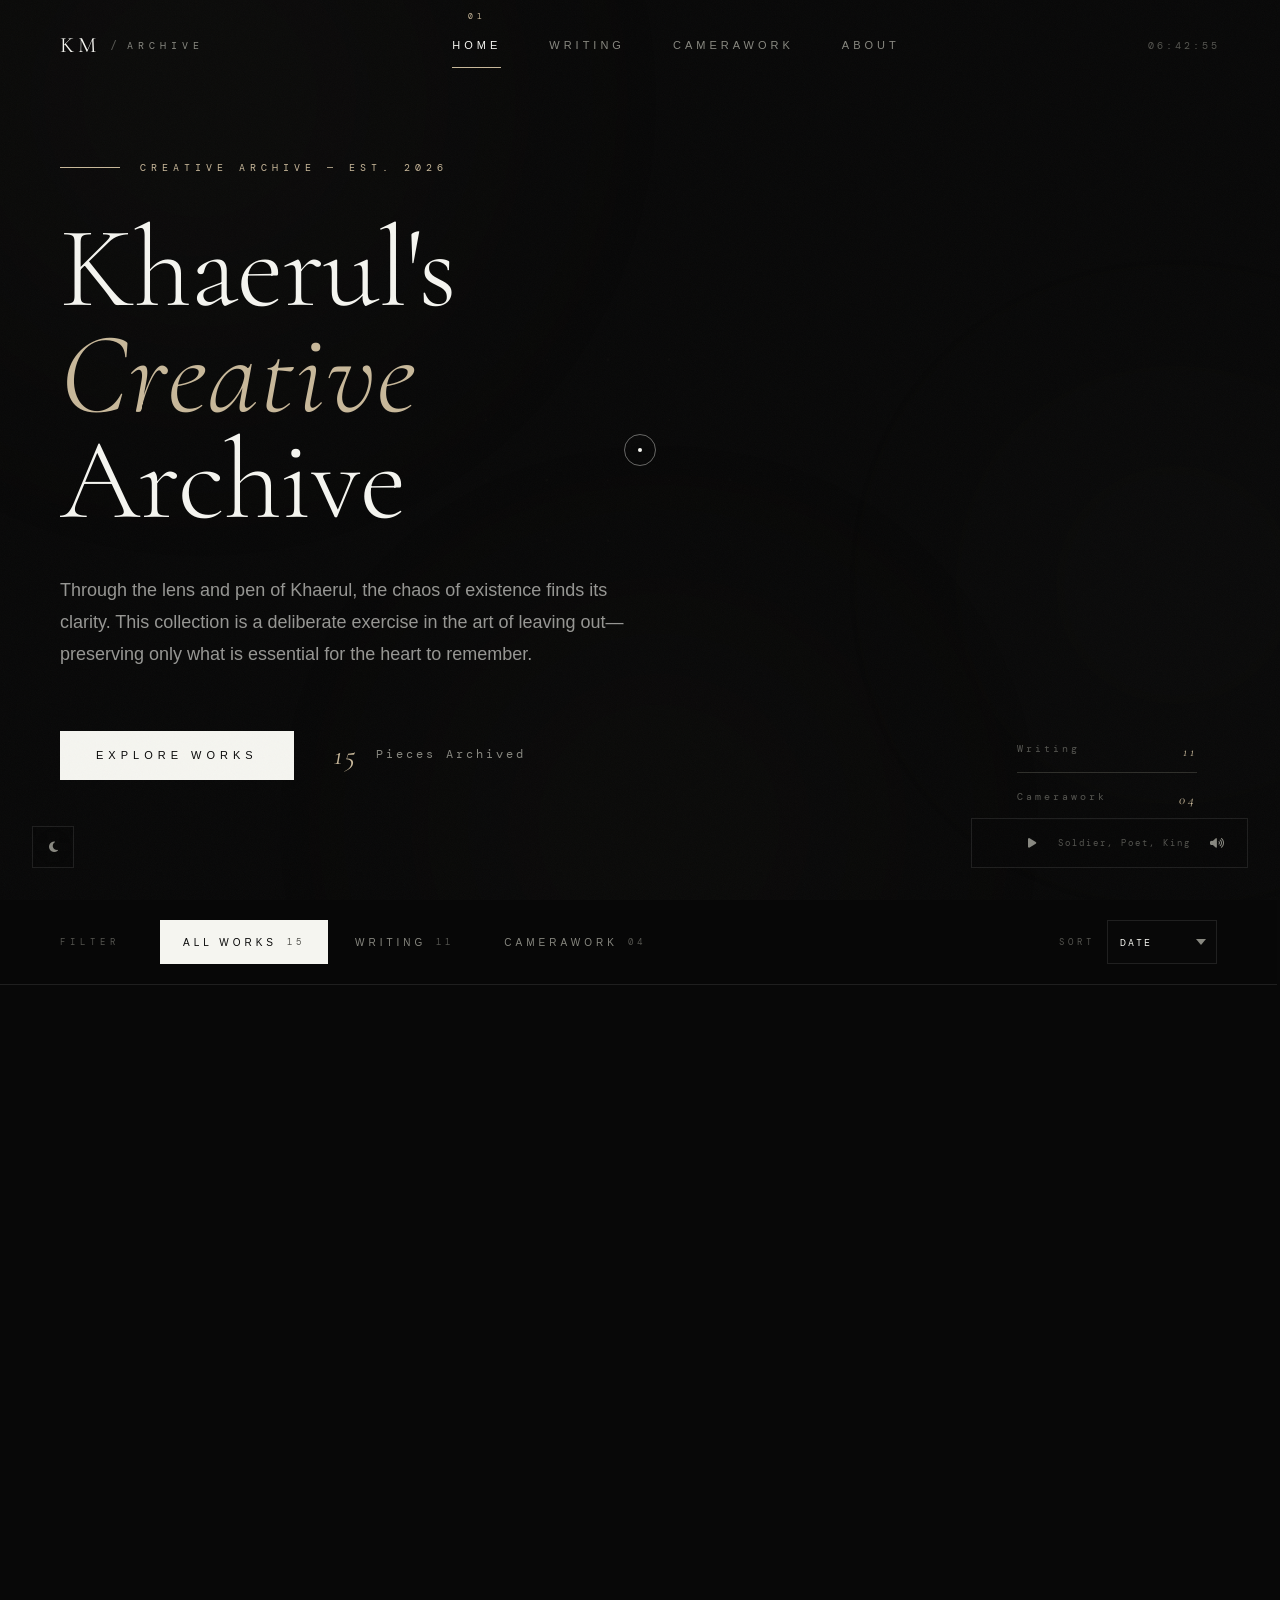
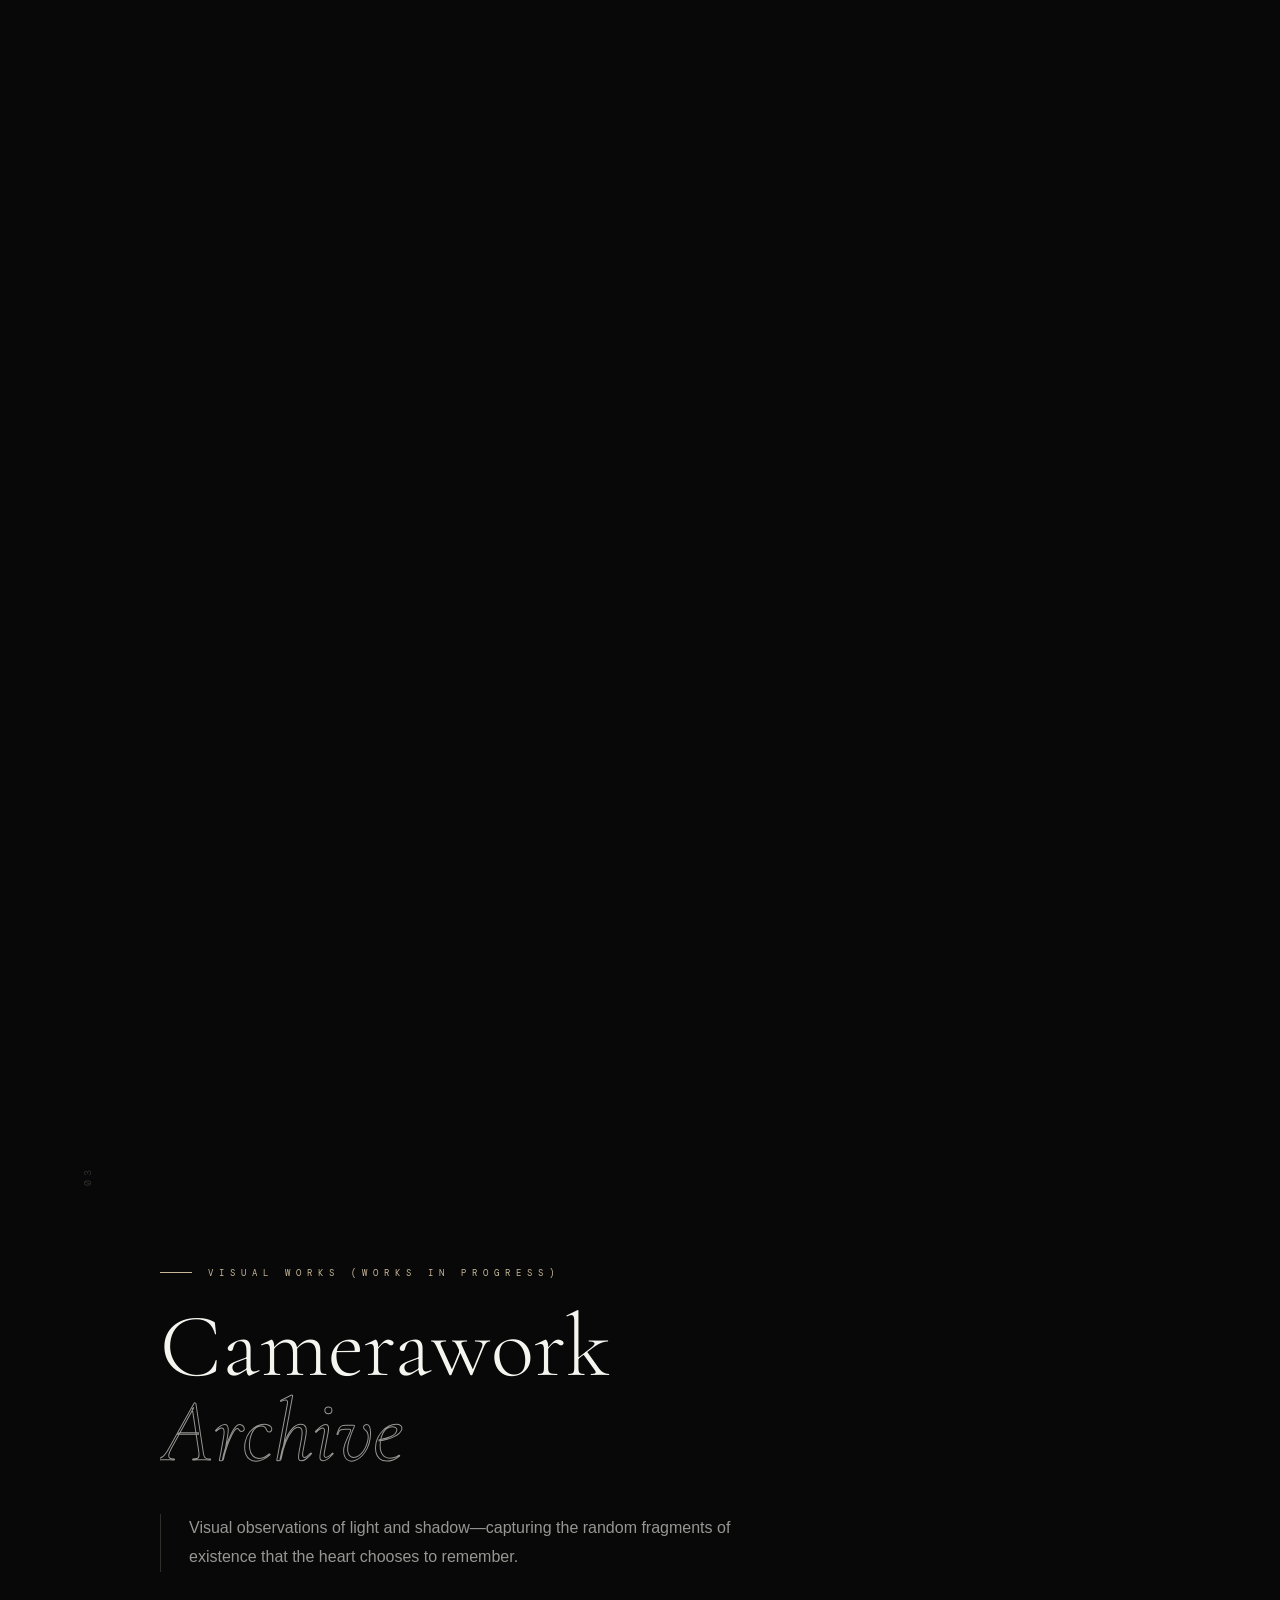
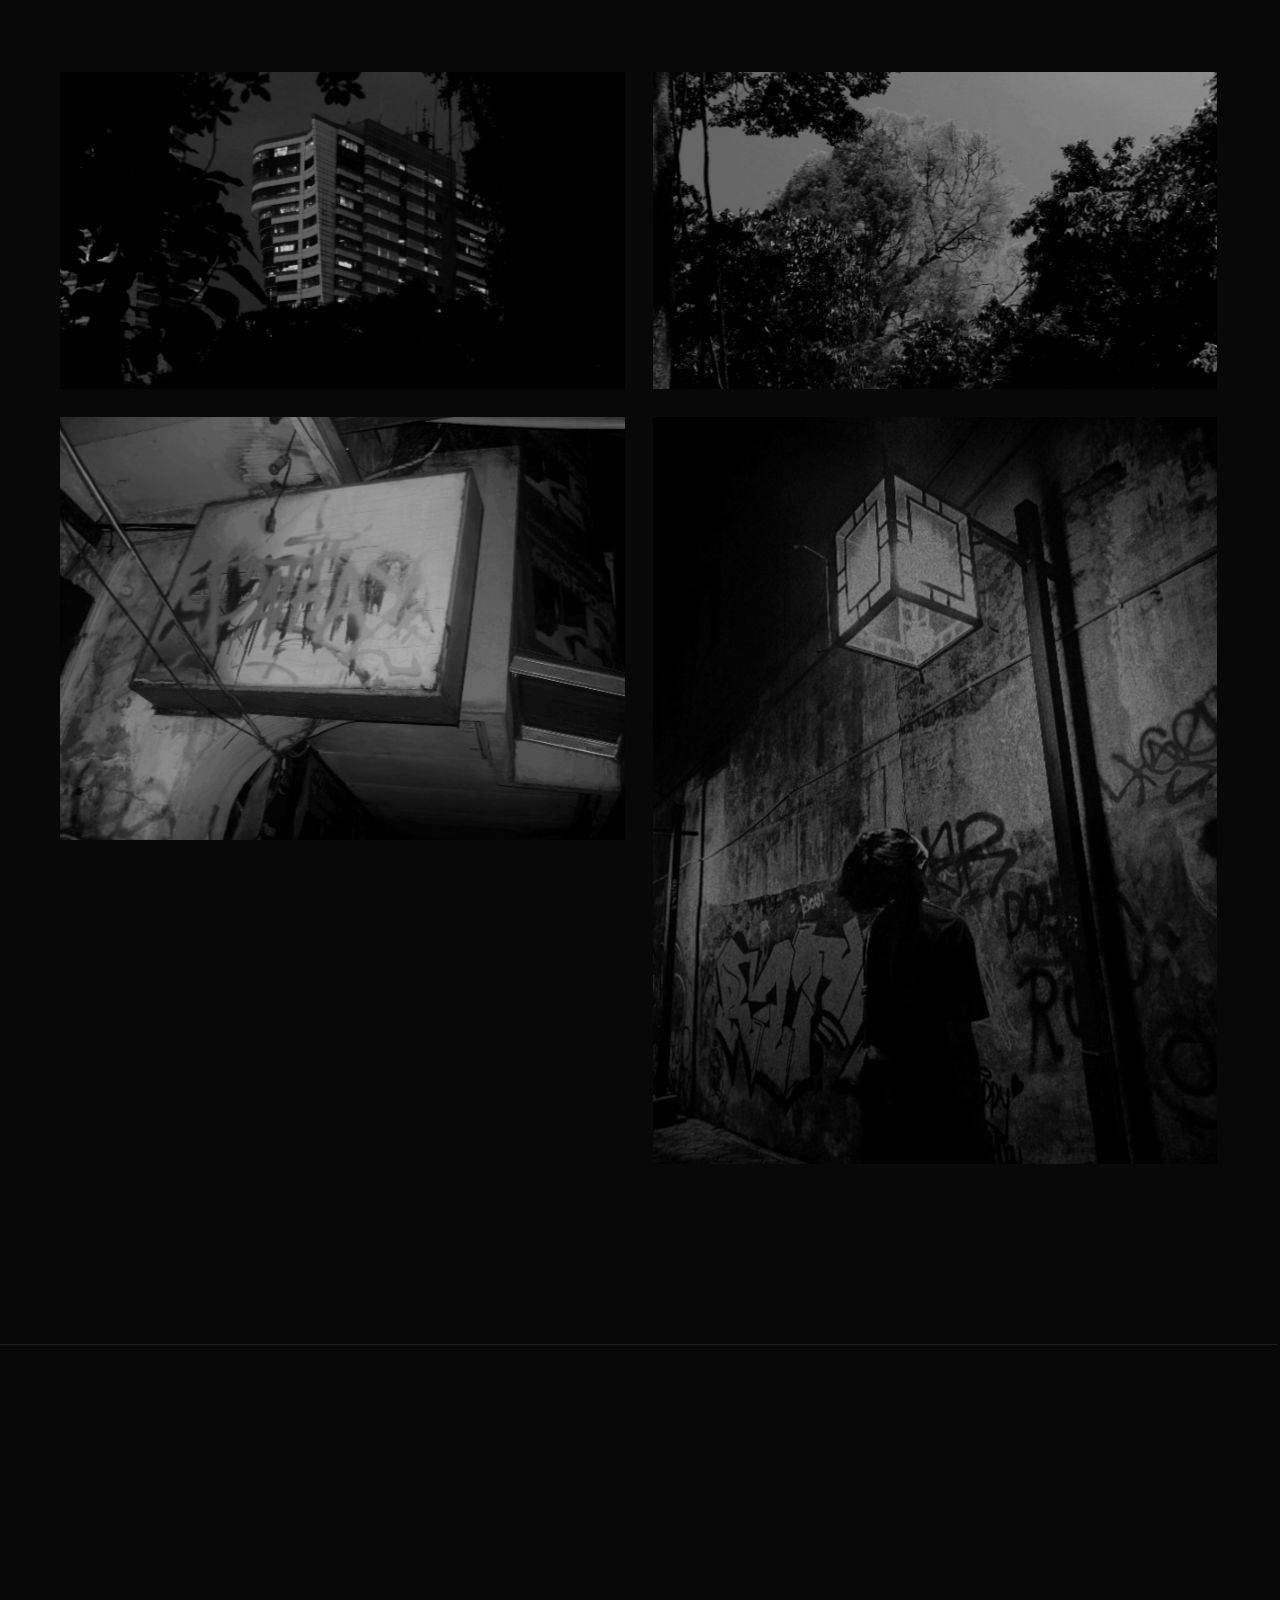
==== index.html @ d02f9c2c "Add files via upload" ====
<!DOCTYPE html>
<html lang="en">
<head>
    <meta charset="UTF-8">
    <meta name="viewport" content="width=device-width, initial-scale=1.0, viewport-fit=cover">
    <meta name="theme-color" content="#080808">
    <title>KM's Archive</title>
    <link rel="preconnect" href="https://fonts.googleapis.com">
    <link rel="preconnect" href="https://fonts.gstatic.com" crossorigin>
    <link href="https://fonts.googleapis.com/css2?family=Cormorant+Garamond:ital,wght@0,300;0,400;0,500;1,300;1,400&family=DM+Mono:wght@300;400&display=swap" rel="stylesheet">
    <link rel="stylesheet" href="https://cdnjs.cloudflare.com/ajax/libs/font-awesome/6.4.0/css/all.min.css">
    <link rel="stylesheet" href="style.css">
</head>
<body>
    <div class="cursor" id="cursor" aria-hidden="true">
        <div class="cursor-dot"></div>
        <div class="cursor-ring"></div>
        <div class="cursor-label" id="cursorLabel"></div>
    </div>

    <div class="loader" id="loader" role="status" aria-label="Loading">
        <div class="loader-inner">
            <div class="loader-logo">KM ARCHIVE'S</div>
            <div class="loader-line">
                <div class="loader-line-inner" id="loaderProgress"></div>
            </div>
            <div class="loader-text" id="loaderText">INITIALIZING ARCHIVE</div>
            <div class="loader-count" id="loaderCount">000</div>
        </div>
        <div class="loader-corners" aria-hidden="true">
            <span></span><span></span><span></span><span></span>
        </div>
    </div>

    <div class="noise-overlay" aria-hidden="true"></div>

    <div class="ambient-orbs" aria-hidden="true">
        <div class="orb orb-1"></div>
        <div class="orb orb-2"></div>
        <div class="orb orb-3"></div>
    </div>

    <div class="audio-player" id="audioPlayer" role="region" aria-label="Audio player">
        <div class="audio-visualizer" id="audioViz" aria-hidden="true">
            <span></span><span></span><span></span><span></span><span></span>
        </div>
        <button class="audio-btn" id="playBtn" aria-label="Play music"><i class="fas fa-play"></i></button>
        <button class="audio-btn" id="pauseBtn" style="display:none;" aria-label="Pause music"><i class="fas fa-pause"></i></button>
        <span class="audio-track">Soldier, Poet, King</span>
        <button class="audio-btn" id="volumeBtn" aria-label="Toggle volume"><i class="fas fa-volume-up"></i></button>
    </div>

    <button class="theme-toggle" id="themeToggle" aria-label="Toggle light/dark theme">
        <i class="fas fa-moon theme-icon"></i>
    </button>

    <a href="#home" class="back-to-top" id="backToTop" aria-label="Back to top">
        <i class="fas fa-arrow-up"></i>
    </a>

    <header class="header" id="header">
        <div class="header-progress" id="headerProgress" aria-hidden="true"></div>
        <a href="#home" class="logo" aria-label="KM Archive home">
            <span class="logo-km">KM</span>
            <span class="logo-sep" aria-hidden="true">/</span>
            <span class="logo-archive">ARCHIVE</span>
        </a>
        <nav class="nav" id="mainNav" role="navigation" aria-label="Main navigation">
            <div class="nav-links">
                <a href="#home"        class="nav-link active" data-index="01">Home</a>
                <a href="#writing"     class="nav-link"        data-index="02">Writing</a>
                <a href="#camerawork" class="nav-link"        data-index="03">Camerawork</a>
                <a href="#about"       class="nav-link"        data-index="04">About</a>
            </div>
        </nav>
        <div class="header-time" id="headerTime" aria-live="off"></div>
    </header>

    <section class="hero" id="home" aria-label="Hero">
        <canvas class="hero-canvas" id="heroCanvas" aria-hidden="true"></canvas>
        <div class="hero-content">
            <div class="hero-eyebrow" aria-hidden="true">
                <span class="eyebrow-line"></span>
                <span class="eyebrow-text">CREATIVE ARCHIVE — EST. 2026</span>
            </div>
            <h1 class="hero-title">
                <span class="hero-word" data-word="KHAERUL'S">Khaerul's</span>
                <em class="hero-word hero-word-italic" data-word="Creative">Creative</em>
                <span class="hero-word" data-word="ARCHIVE">Archive</span>
            </h1>
            <p class="hero-subtitle">Through the lens and pen of Khaerul, the chaos of existence finds its clarity. This collection is a deliberate exercise in the art of leaving out—preserving only what is essential for the heart to remember.</p>
            <div class="hero-cta">
                <a href="#writing" class="cta-btn"><span>Explore Works</span></a>
                <span class="hero-count"><em>15</em> Pieces Archived</span>
            </div>
        </div>
        <div class="hero-scroll-indicator" aria-hidden="true">
            <div class="scroll-track">
                <div class="scroll-thumb"></div>
            </div>
            <span>SCROLL</span>
        </div>
        <div class="hero-index" aria-hidden="true">
            <div class="hero-index-item">Writing <span>11</span></div>
            <div class="hero-index-item">Camerawork <span>04</span></div>
        </div>
    </section>

    <div class="category-nav" id="categoryNav" role="navigation" aria-label="Content filter">
        <div class="container">
            <div class="category-row">
                <div class="category-label" aria-hidden="true">FILTER</div>
                <div class="category-buttons" role="group" aria-label="Filter by category">
                    <button class="category-btn active" data-category="all">
                        <span class="btn-text">All Works</span>
                        <span class="btn-count" aria-label="15 items">15</span>
                    </button>
                    <button class="category-btn" data-category="writing">
                        <span class="btn-text">Writing</span>
                        <span class="btn-count" aria-label="11 items">11</span>
                    </button>
                    <button class="category-btn" data-category="camerawork">
                        <span class="btn-text">Camerawork</span>
                        <span class="btn-count" aria-label="4 items">04</span>
                    </button>
                </div>
                <div class="category-sort">
                    <span class="sort-label" id="sort-label">SORT</span>
                    <select class="filter-select" id="sortSelect" aria-labelledby="sort-label">
                        <option value="date">Date</option>
                        <option value="title">Title</option>
                        <option value="featured">Featured</option>
                    </select>
                </div>
            </div>
        </div>
    </div>

    <section class="gallery-section" id="writing" aria-label="Writing archive">
        <div class="section-number" aria-hidden="true">02</div>
        <div class="container">
            <div class="section-header">
                <div class="section-kicker">WRITTEN WORKS</div>
                <h2 class="section-title">
                    <span class="section-title-line">Writing</span>
                    <span class="section-title-line section-title-outline">Archive</span>
                </h2>
                <p class="section-subtitle">Linguistic explorations on life and love—distilling the vastness of human experience into its most meaningful forms.</p>
            </div>
            <div class="gallery-grid writing-gallery" role="list"></div>
        </div>
    </section>

    <section class="gallery-section" id="camerawork" aria-label="Camerawork archive">
        <div class="section-number" aria-hidden="true">03</div>
        <div class="container">
            <div class="section-header">
                <div class="section-kicker">VISUAL WORKS (works in progress)</div>
                <h2 class="section-title">
                    <span class="section-title-line">Camerawork</span>
                    <span class="section-title-line section-title-outline">Archive</span>
                </h2>
                <p class="section-subtitle">Visual observations of light and shadow—capturing the random fragments of existence that the heart chooses to remember.</p>
            </div>
            <div class="gallery-grid camerawork-gallery" role="list"></div>
        </div>
    </section>

    <section class="gallery-section about-section" id="about" aria-label="About the archive">
        <div class="section-number" aria-hidden="true">04</div>
        <div class="container">
            <div class="section-header">
                <div class="section-kicker">THE MAKER</div>
                <h2 class="section-title">
                    <span class="section-title-line">About</span>
                    <span class="section-title-line section-title-outline">The Archive</span>
                </h2>
            </div>
            <div class="about-grid">
                <div class="about-col">
                    <h3 class="about-heading">Philosophy</h3>
                    <p class="about-text">Creative expression begins with restraint. By filtering out distraction, I search for what is fundamental—those quiet elements that give meaning to love and existence. This archive reflects a pursuit of clarity, where simplicity reveals depth rather than diminishes it.</p>
                    <p class="about-text">Each piece is an attempt to hold onto what would otherwise pass unnoticed, preserving meaning in its most honest form.</p>
                </div>
                <div class="about-col">
                    <h3 class="about-heading">Methodology</h3>
                    <p class="about-text">The process is one of intentional refinement. Whether through image or language, it starts with complexity and moves toward precision—distilling experience into its most truthful form. What emerges is not merely a creation, but a preserved impression shaped by focus and awareness.</p>
                    <p class="about-text">This archive becomes a collection of those encounters, where emotion and memory are translated into words and visuals without losing their original sense of presence.</p>
                </div>
            </div>
            <div class="about-quote">
                <div class="quote-mark" aria-hidden="true">"</div>
                <blockquote>The mind forgets, but the heart will always remember. And what is the heart's memory but love itself?</blockquote>
                <cite>Twan Eng Tan</cite>
            </div>
            <div class="about-stats">
                <div class="stat-item">
                    <span class="stat-num">15</span>
                    <span class="stat-label">Works Archived</span>
                </div>
                <div class="stat-item">
                    <span class="stat-num">2</span>
                    <span class="stat-label">Disciplines</span>
                </div>
                <div class="stat-item">
                    <span class="stat-num">2026</span>
                    <span class="stat-label">Year Founded</span>
                </div>
            </div>
        </div>
    </section>

    <div class="modal" id="detailModal" role="dialog" aria-modal="true" aria-labelledby="modalTitle">
        <div class="modal-backdrop" id="modalBackdrop"></div>
        <div class="modal-content">
            <button class="modal-close" id="modalClose" aria-label="Close">
                <span></span><span></span>
            </button>
            <div class="modal-body">
                <div class="modal-media">
                    <div class="modal-image-wrap">
                        <img src="" alt="" class="modal-image" id="modalImage">
                        <div class="modal-image-overlay" aria-hidden="true"></div>
                    </div>
                    <div class="modal-gallery" id="modalGallery" role="list" aria-label="Image gallery"></div>
                </div>
                <div class="modal-info-panel">
                    <div class="modal-category-badge" id="modalCategory"></div>
                    <h2 class="modal-title" id="modalTitle"></h2>
                    <div class="modal-description" id="modalDescription"></div>
                    <div class="modal-divider" aria-hidden="true"></div>
                    <div class="modal-meta-grid">
                        <div class="meta-item">
                            <span class="meta-label">Date Added</span>
                            <span class="meta-value" id="modalDate"></span>
                        </div>
                        <div class="meta-item">
                            <span class="meta-label">Category</span>
                            <span class="meta-value" id="modalCategory2"></span>
                        </div>
                        <div class="meta-item">
                            <span class="meta-label">Type</span>
                            <span class="meta-value" id="modalType"></span>
                        </div>
                        <div class="meta-item">
                            <span class="meta-label">Status</span>
                            <span class="meta-value meta-preserved">Preserved</span>
                        </div>
                        <div class="meta-item meta-full">
                            <span class="meta-label">Accession No.</span>
                            <span class="meta-value meta-mono" id="modalId"></span>
                        </div>
                    </div>
                    <div class="modal-nav-row">
                        <button class="modal-nav-btn" id="modalPrev" aria-label="Previous item"><i class="fas fa-arrow-left"></i> Prev</button>
                        <button class="modal-nav-btn" id="modalNext" aria-label="Next item">Next <i class="fas fa-arrow-right"></i></button>
                    </div>
                    <p class="modal-swipe-hint">← swipe to navigate →</p>
                </div>
            </div>
        </div>
    </div>

    <script src="script.js"></script>
</body>
</html>
---- style.css ----
@import url('https://fonts.googleapis.com/css2?family=Cormorant+Garamond:ital,wght@0,300;0,400;0,500;0,600;1,300;1,400;1,500&family=DM+Mono:wght@300;400&display=swap');

:root {
    --bg: #080808;
    --bg-2: #0f0f0f;
    --bg-3: #161616;
    --surface: #1a1a1a;
    --white: #f5f5f0;
    --white-dim: rgba(245,245,240,0.6);
    --white-faint: rgba(245,245,240,0.10);
    --white-ghost: rgba(245,245,240,0.04);
    --gray-a: #888880;
    --gray-b: #555550;
    --gray-c: #2e2e2a;
    --accent: #c8b89a;
    --accent-dim: rgba(200,184,154,0.28);
    --accent-faint: rgba(200,184,154,0.07);
    --accent-warm: #d4c5a9;

    --font-display: 'Cormorant Garamond', 'Times New Roman', serif;
    --font-body: 'Helvetica Neue', Helvetica, Arial, sans-serif;
    --font-mono: 'DM Mono', 'Courier New', monospace;

    --ease-expo: cubic-bezier(0.19, 1, 0.22, 1);
    --ease-back: cubic-bezier(0.34, 1.56, 0.64, 1);
    --ease-smooth: cubic-bezier(0.4, 0, 0.2, 1);

    --t-fast: 0.2s var(--ease-smooth);
    --t-mid:  0.5s var(--ease-expo);
    --t-slow: 0.9s var(--ease-expo);

    --radius-sm: 2px;
    --radius: 4px;
    --vh: 1vh;
}

body.light-mode {
    --bg: #f5f5f0;
    --bg-2: #eeede8;
    --bg-3: #e5e4de;
    --surface: #dddcd6;
    --white: #0a0a08;
    --white-dim: rgba(10,10,8,0.6);
    --white-faint: rgba(10,10,8,0.1);
    --white-ghost: rgba(10,10,8,0.04);
    --gray-a: #666660;
    --gray-b: #999990;
    --gray-c: #d0cfca;
    --accent: #8a6a40;
    --accent-dim: rgba(138,106,64,0.25);
    --accent-faint: rgba(138,106,64,0.06);
    --accent-warm: #7a5a32;
}

*, *::before, *::after { margin: 0; padding: 0; box-sizing: border-box; }

html {
    scroll-behavior: smooth;
    font-size: 16px;
    scrollbar-gutter: stable;
}

body {
    font-family: var(--font-body);
    background: var(--bg);
    color: var(--white);
    line-height: 1.6;
    overflow-x: hidden;
    -webkit-font-smoothing: antialiased;
    -moz-osx-font-smoothing: grayscale;
    cursor: none;
    transition: background 0.6s var(--ease-smooth), color 0.6s var(--ease-smooth);
    -webkit-tap-highlight-color: transparent;
    touch-action: manipulation;
}

body.modal-open { overflow: hidden; }

@media (hover: none) {
    body { cursor: auto; }
}

::-webkit-scrollbar { width: 3px; }
::-webkit-scrollbar-track { background: transparent; }
::-webkit-scrollbar-thumb { background: var(--gray-b); border-radius: 2px; }
::-webkit-scrollbar-thumb:hover { background: var(--accent); }

.noise-overlay {
    position: fixed;
    inset: 0;
    pointer-events: none;
    z-index: 9000;
    opacity: 0.03;
    background-image: url("data:image/svg+xml,%3Csvg viewBox='0 0 256 256' xmlns='http://www.w3.org/2000/svg'%3E%3Cfilter id='n'%3E%3CfeTurbulence type='fractalNoise' baseFrequency='0.9' numOctaves='4' stitchTiles='stitch'/%3E%3C/filter%3E%3Crect width='100%25' height='100%25' filter='url(%23n)'/%3E%3C/svg%3E");
    background-size: 200px 200px;
    will-change: auto;
}

.ambient-orbs {
    position: fixed; inset: 0;
    pointer-events: none; z-index: 0; overflow: hidden;
}

.orb {
    position: absolute; border-radius: 50%;
    filter: blur(140px); opacity: 0.04;
    animation: orbFloat 22s ease-in-out infinite;
    will-change: transform;
}
.orb-1 { width: 700px; height: 700px; background: radial-gradient(circle, var(--accent), transparent); top: -250px; left: -150px; }
.orb-2 { width: 450px; height: 450px; background: radial-gradient(circle, var(--white), transparent); top: 40%; right: -120px; animation-delay: -8s; animation-duration: 28s; }
.orb-3 { width: 550px; height: 550px; background: radial-gradient(circle, var(--accent), transparent); bottom: -200px; left: 30%; animation-delay: -16s; animation-duration: 19s; }

@media (max-width: 768px) {
    .orb-1 { width: 350px; height: 350px; }
    .orb-2 { width: 250px; height: 250px; }
    .orb-3 { width: 300px; height: 300px; }
}

@keyframes orbFloat {
    0%, 100% { transform: translate(0, 0) scale(1); }
    33% { transform: translate(40px, -50px) scale(1.06); }
    66% { transform: translate(-25px, 25px) scale(0.94); }
}

.cursor {
    position: fixed; top: 0; left: 0;
    pointer-events: none; z-index: 99999;
    transform: translate(-50%, -50%);
}

@media (hover: none), (max-width: 768px) {
    .cursor { display: none; }
}

.cursor-dot {
    width: 4px; height: 4px;
    background: var(--white);
    border-radius: 50%;
    position: absolute; top: 50%; left: 50%;
    transform: translate(-50%, -50%);
    transition: width 0.2s, height 0.2s, background 0.2s;
}

.cursor-ring {
    width: 32px; height: 32px;
    border: 1px solid rgba(245,245,240,0.4);
    border-radius: 50%;
    position: absolute; top: 50%; left: 50%;
    transform: translate(-50%, -50%);
    transition: width 0.45s var(--ease-expo), height 0.45s var(--ease-expo), border-color 0.3s, opacity 0.3s;
}

.cursor-label {
    position: absolute; top: 50%; left: 50%;
    transform: translate(22px, -50%);
    font-family: var(--font-mono); font-size: 8px; letter-spacing: 3px;
    color: var(--white); white-space: nowrap; opacity: 0; transition: opacity 0.3s;
    text-transform: uppercase;
}

.cursor.hovering .cursor-ring { width: 56px; height: 56px; border-color: var(--accent); opacity: 0.9; }
.cursor.hovering .cursor-dot { background: var(--accent); width: 6px; height: 6px; }
.cursor.clicking .cursor-ring { width: 20px; height: 20px; }
.cursor.gallery-hover .cursor-label { opacity: 1; }

.loader {
    position: fixed; inset: 0;
    background: var(--bg);
    z-index: 100000;
    display: flex; flex-direction: column; align-items: center; justify-content: center;
    transition: opacity 0.9s var(--ease-smooth), visibility 0.9s var(--ease-smooth);
}

.loader.hidden { opacity: 0; visibility: hidden; pointer-events: none; }

.loader-inner { text-align: center; position: relative; padding: 0 20px; }

.loader-logo {
    font-family: var(--font-display);
    font-size: clamp(42px, 8vw, 88px);
    font-weight: 300; letter-spacing: clamp(8px, 2vw, 20px);
    color: var(--white); margin-bottom: 60px; opacity: 0;
    animation: loaderLogoIn 0.9s var(--ease-expo) 0.2s forwards;
}

@keyframes loaderLogoIn {
    from { opacity: 0; transform: translateY(24px); }
    to { opacity: 1; transform: translateY(0); }
}

.loader-line {
    width: min(300px, 80vw); height: 1px;
    background: var(--gray-c); margin: 0 auto 28px; position: relative; overflow: hidden;
}
.loader-line-inner {
    position: absolute; top: 0; left: 0; height: 100%; width: 0%;
    background: linear-gradient(90deg, transparent, var(--accent), var(--white));
    transition: width 0.12s;
}
.loader-text {
    font-family: var(--font-mono); font-size: 9px; letter-spacing: 7px;
    color: var(--gray-a); text-transform: uppercase; margin-bottom: 20px;
    animation: loaderLogoIn 0.7s var(--ease-expo) 0.5s both;
}
.loader-count {
    font-family: var(--font-mono); font-size: clamp(24px, 5vw, 36px);
    font-weight: 300; color: var(--white-dim); letter-spacing: 6px;
    animation: loaderLogoIn 0.7s var(--ease-expo) 0.6s both;
}

.loader-corners { position: absolute; inset: 40px; pointer-events: none; }
.loader-corners span { position: absolute; width: 20px; height: 20px; border-color: var(--white-faint); border-style: solid; border-width: 0; }
.loader-corners span:nth-child(1) { top: 0; left: 0; border-top-width: 1px; border-left-width: 1px; }
.loader-corners span:nth-child(2) { top: 0; right: 0; border-top-width: 1px; border-right-width: 1px; }
.loader-corners span:nth-child(3) { bottom: 0; left: 0; border-bottom-width: 1px; border-left-width: 1px; }
.loader-corners span:nth-child(4) { bottom: 0; right: 0; border-bottom-width: 1px; border-right-width: 1px; }

.container { max-width: 1600px; margin: 0 auto; padding: 0 80px; }

.header {
    position: fixed; top: 0; left: 0; right: 0;
    padding: 28px 80px;
    display: flex; align-items: center; justify-content: space-between;
    z-index: 1000;
    transition: padding 0.4s var(--ease-smooth), background 0.4s, transform 0.5s var(--ease-expo);
}

.header.nav-hidden {
    transform: translateY(-100%);
}

.header::after {
    content: '';
    position: absolute; inset: 0;
    background: linear-gradient(to bottom, var(--bg) 0%, transparent 100%);
    opacity: 0; transition: opacity 0.4s; pointer-events: none; z-index: -1;
}

.header.scrolled {
    padding: 20px 80px;
    background: rgba(8,8,8,0.88);
    backdrop-filter: blur(28px) saturate(1.3);
    -webkit-backdrop-filter: blur(28px) saturate(1.3);
    border-bottom: 1px solid var(--white-faint);
}

.header.scrolled::after { opacity: 1; }
body.light-mode .header.scrolled { background: rgba(245,245,240,0.88); }

.header-progress {
    position: absolute; bottom: 0; left: 0;
    height: 1px; width: 0%;
    background: linear-gradient(90deg, var(--accent), var(--white));
    transition: width 0.08s;
}

.logo { display: flex; align-items: center; gap: 8px; text-decoration: none; color: var(--white); flex-shrink: 0; }
.logo-km { font-family: var(--font-display); font-size: 22px; font-weight: 400; letter-spacing: 4px; transition: color var(--t-fast); }
.logo-sep { font-family: var(--font-mono); font-size: 12px; color: var(--gray-b); margin: 0 2px; }
.logo-archive { font-family: var(--font-mono); font-size: 10px; letter-spacing: 5px; color: var(--gray-a); transition: color var(--t-fast); }
.logo:hover .logo-km { color: var(--accent); }
.logo:hover .logo-archive { color: var(--white); }

.nav-links { display: flex; gap: 48px; align-items: center; }

.nav-link {
    font-family: var(--font-body); font-size: 11px; font-weight: 400;
    letter-spacing: 4px; text-transform: uppercase; color: var(--gray-a);
    text-decoration: none; position: relative; padding: 4px 0; transition: color var(--t-fast);
    min-height: 44px; display: flex; align-items: center;
}

.nav-link::before {
    content: attr(data-index);
    position: absolute; top: -14px; left: 50%; transform: translateX(-50%);
    font-family: var(--font-mono); font-size: 8px; color: var(--accent);
    opacity: 0; transition: opacity 0.3s;
}

.nav-link::after {
    content: ''; position: absolute; bottom: 0; left: 0;
    width: 0%; height: 1px; background: var(--accent);
    transition: width 0.4s var(--ease-expo);
}

.nav-link:hover, .nav-link.active { color: var(--white); }
.nav-link:hover::before, .nav-link.active::before { opacity: 1; }
.nav-link.active::after, .nav-link:hover::after { width: 100%; }

.header-time { font-family: var(--font-mono); font-size: 10px; letter-spacing: 3px; color: var(--gray-b); }

.nav-toggle {
    display: none;
    flex-direction: column; gap: 5px; width: 36px;
    background: none; border: none; padding: 8px;
    cursor: pointer; z-index: 1001;
}
.nav-toggle span {
    display: block; width: 24px; height: 1px;
    background: var(--white); transition: transform 0.4s var(--ease-expo), opacity 0.3s, width 0.3s;
    transform-origin: center;
}
.nav-toggle.open span:nth-child(1) { transform: translateY(6px) rotate(45deg); }
.nav-toggle.open span:nth-child(2) { opacity: 0; width: 0; }
.nav-toggle.open span:nth-child(3) { transform: translateY(-6px) rotate(-45deg); }

.audio-player {
    position: fixed; bottom: 32px; right: 32px; z-index: 500;
    display: flex; align-items: center; gap: 12px;
    background: rgba(8,8,8,0.82);
    backdrop-filter: blur(20px); -webkit-backdrop-filter: blur(20px);
    border: 1px solid var(--white-faint); padding: 10px 16px;
    transition: border-color 0.3s, box-shadow 0.3s;
}

body.light-mode .audio-player { background: rgba(245,245,240,0.88); }
.audio-player.audio-playing { border-color: var(--accent-dim); box-shadow: 0 0 28px var(--accent-faint); }

.audio-visualizer { display: flex; align-items: flex-end; gap: 2px; height: 14px; opacity: 0; transition: opacity 0.3s; }
.audio-player.audio-playing .audio-visualizer { opacity: 1; }
.audio-visualizer span { display: block; width: 2px; background: var(--accent); border-radius: 1px; animation: vizBar 0.8s ease-in-out infinite alternate; height: 4px; }
.audio-visualizer span:nth-child(1) { animation-delay: 0s; }
.audio-visualizer span:nth-child(2) { animation-delay: 0.15s; }
.audio-visualizer span:nth-child(3) { animation-delay: 0.3s; }
.audio-visualizer span:nth-child(4) { animation-delay: 0.45s; }
.audio-visualizer span:nth-child(5) { animation-delay: 0.6s; }

@keyframes vizBar { from { height: 2px; } to { height: 14px; } }

.audio-btn {
    background: transparent; border: none; color: var(--gray-a);
    cursor: pointer; padding: 4px; transition: color var(--t-fast);
    font-size: 11px; min-width: 28px; min-height: 28px;
    display: flex; align-items: center; justify-content: center;
}
.audio-btn:hover { color: var(--accent); }
.audio-track { font-family: var(--font-mono); font-size: 9px; letter-spacing: 2px; color: var(--gray-b); white-space: nowrap; }

.theme-toggle {
    position: fixed; bottom: 32px; left: 32px; z-index: 500;
    width: 42px; height: 42px;
    border: 1px solid var(--white-faint);
    background: rgba(8,8,8,0.72);
    backdrop-filter: blur(20px); -webkit-backdrop-filter: blur(20px);
    display: flex; align-items: center; justify-content: center;
    cursor: pointer;
    transition: border-color var(--t-fast), transform 0.35s var(--ease-back);
}

body.light-mode .theme-toggle { background: rgba(245,245,240,0.82); }
.theme-toggle:hover { border-color: var(--accent); transform: rotate(20deg); }
.theme-icon { font-size: 12px; color: var(--gray-a); transition: color 0.3s; }
.theme-toggle:hover .theme-icon { color: var(--accent); }

.back-to-top {
    position: fixed; bottom: 84px; right: 32px; z-index: 500;
    width: 42px; height: 42px;
    border: 1px solid var(--white-faint);
    background: rgba(8,8,8,0.72);
    backdrop-filter: blur(20px); -webkit-backdrop-filter: blur(20px);
    display: flex; align-items: center; justify-content: center;
    text-decoration: none; color: var(--gray-a); font-size: 11px;
    opacity: 0; visibility: hidden; transform: translateY(8px);
    transition: opacity 0.4s, visibility 0.4s, transform 0.4s var(--ease-expo), border-color var(--t-fast), color var(--t-fast);
}

.back-to-top.visible { opacity: 1; visibility: visible; transform: translateY(0); }
.back-to-top:hover { border-color: var(--accent); color: var(--accent); }

.hero {
    min-height: 100vh;
    min-height: calc(var(--vh, 1vh) * 100);
    position: relative; display: flex; align-items: center;
    padding: 120px 80px 80px;
    overflow: hidden;
}

.hero-canvas {
    position: absolute; inset: 0; width: 100%; height: 100%; opacity: 0.12;
}

.hero-content { position: relative; z-index: 2; max-width: 1000px; }

.hero-eyebrow {
    display: flex; align-items: center; gap: 20px; margin-bottom: 40px;
    opacity: 0; transform: translateY(20px);
}
.eyebrow-line { display: block; width: 60px; height: 1px; background: var(--accent); flex-shrink: 0; }
.eyebrow-text { font-family: var(--font-mono); font-size: 10px; letter-spacing: 5px; color: var(--accent); text-transform: uppercase; }

.hero-title {
    font-family: var(--font-display);
    font-size: clamp(52px, 9vw, 140px);
    font-weight: 300; line-height: 0.92; margin-bottom: 40px;
    letter-spacing: -1px; overflow: hidden;
}
.hero-word { display: block; transform: translateY(110%); opacity: 0; will-change: transform, opacity; }
.hero-word-italic { font-style: italic; color: var(--accent); font-weight: 300; letter-spacing: 2px; }

.hero-subtitle {
    font-size: clamp(15px, 2vw, 18px); font-weight: 300;
    color: var(--white-dim); max-width: 580px; line-height: 1.8;
    margin-bottom: 60px; opacity: 0; transform: translateY(20px);
}

.hero-cta { display: flex; align-items: center; gap: 40px; opacity: 0; transform: translateY(20px); flex-wrap: wrap; }

.cta-btn {
    font-family: var(--font-body); font-size: 11px; letter-spacing: 5px; text-transform: uppercase;
    color: var(--bg); background: var(--white); border: none; padding: 16px 36px;
    text-decoration: none; display: inline-block; position: relative; overflow: hidden;
    transition: color 0.4s var(--ease-expo);
    cursor: pointer;
    -webkit-tap-highlight-color: transparent;
}

.cta-btn::before {
    content: ''; position: absolute; inset: 0; background: var(--accent);
    transform: scaleX(0); transform-origin: left;
    transition: transform 0.4s var(--ease-expo); z-index: 0;
}

.cta-btn span { position: relative; z-index: 1; }
.cta-btn:hover { color: var(--bg); }
.cta-btn:hover::before { transform: scaleX(1); }

.hero-count { font-family: var(--font-mono); font-size: 12px; letter-spacing: 3px; color: var(--gray-a); }
.hero-count em { font-family: var(--font-display); font-size: 28px; font-style: italic; color: var(--accent); margin-right: 8px; vertical-align: middle; }

.hero-scroll-indicator {
    position: absolute; bottom: 60px; left: 50%; transform: translateX(-50%);
    display: flex; flex-direction: column; align-items: center; gap: 12px; opacity: 0;
}
.scroll-track { width: 1px; height: 80px; background: var(--gray-c); position: relative; overflow: hidden; }
.scroll-thumb { position: absolute; top: 0; left: 0; width: 100%; background: var(--accent); animation: scrollThumb 2s ease-in-out infinite; }

@keyframes scrollThumb {
    0% { height: 0; top: 0; }
    50% { height: 40px; top: 20px; }
    100% { height: 0; top: 80px; }
}

.hero-scroll-indicator span { font-family: var(--font-mono); font-size: 8px; letter-spacing: 5px; color: var(--gray-b); text-transform: uppercase; writing-mode: vertical-rl; }

.hero-index {
    position: absolute; right: 80px; bottom: 80px;
    display: flex; flex-direction: column; gap: 16px;
    opacity: 0; transform: translateX(20px); z-index: 2;
}
.hero-index-item { font-family: var(--font-mono); font-size: 10px; letter-spacing: 3px; color: var(--gray-b); display: flex; justify-content: space-between; gap: 24px; padding-bottom: 8px; border-bottom: 1px solid var(--gray-c); min-width: 180px; }
.hero-index-item span { font-family: var(--font-display); font-size: 14px; font-style: italic; color: var(--accent); }

.category-nav {
    position: sticky; top: 73px; z-index: 900;
    background: rgba(8,8,8,0.92);
    backdrop-filter: blur(28px); -webkit-backdrop-filter: blur(28px);
    border-bottom: 1px solid var(--white-faint); padding: 20px 0;
    transition: transform 0.4s var(--ease-expo), opacity 0.4s;
}

body.light-mode .category-nav { background: rgba(245,245,240,0.92); }
.category-nav.hidden { transform: translateY(-100%); opacity: 0; pointer-events: none; }

.category-row { display: flex; align-items: center; gap: 40px; flex-wrap: wrap; }
.category-label { font-family: var(--font-mono); font-size: 9px; letter-spacing: 5px; color: var(--gray-b); white-space: nowrap; }
.category-buttons { display: flex; gap: 4px; flex: 1; flex-wrap: wrap; }

.category-btn {
    background: transparent; border: 1px solid transparent; color: var(--gray-a);
    padding: 9px 22px; font-family: var(--font-body); font-size: 10px; letter-spacing: 4px;
    text-transform: uppercase; cursor: pointer;
    transition: color var(--t-fast), border-color var(--t-fast), background var(--t-fast);
    display: flex; align-items: center; gap: 10px;
    min-height: 44px;
    -webkit-tap-highlight-color: transparent;
}

.btn-count { font-family: var(--font-mono); font-size: 9px; color: var(--gray-b); transition: color var(--t-fast); }
.category-btn:hover { color: var(--white); border-color: var(--white-faint); }
.category-btn.active { color: var(--bg); background: var(--white); border-color: var(--white); }
.category-btn.active .btn-count { color: var(--gray-b); }
body.light-mode .category-btn.active { color: var(--white); background: var(--bg); border-color: var(--bg); }

.category-sort { display: flex; align-items: center; gap: 12px; margin-left: auto; }
.sort-label { font-family: var(--font-mono); font-size: 9px; letter-spacing: 4px; color: var(--gray-b); }

.filter-select {
    background: var(--bg); border: 1px solid var(--white-faint); color: var(--white);
    padding: 8px 32px 8px 12px; font-family: var(--font-mono); font-size: 10px; letter-spacing: 2px;
    text-transform: uppercase; cursor: pointer;
    transition: border-color var(--t-fast); appearance: none; -webkit-appearance: none;
    background-image: url("data:image/svg+xml,%3Csvg xmlns='http://www.w3.org/2000/svg' width='10' height='6' viewBox='0 0 10 6'%3E%3Cpath d='M0 0l5 6 5-6z' fill='%23888880'/%3E%3C/svg%3E");
    background-repeat: no-repeat; background-position: right 10px center;
    min-height: 44px;
}

body.light-mode .filter-select { background-color: var(--bg); }
.filter-select:hover { border-color: var(--accent); }
.filter-select:focus { outline: none; border-color: var(--accent); }

.gallery-section {
    padding: 180px 0; border-bottom: 1px solid var(--white-faint); position: relative;
    opacity: 0; transform: translateY(60px);
    transition: opacity 1.2s var(--ease-expo), transform 1.2s var(--ease-expo);
}

.gallery-section.active { opacity: 1; transform: translateY(0); }

.section-number {
    position: absolute; top: 80px; left: 80px;
    font-family: var(--font-mono); font-size: 10px; letter-spacing: 4px; color: var(--gray-c);
    writing-mode: vertical-rl; transform: rotate(180deg);
}

.section-header { margin-bottom: 100px; padding-left: 140px; position: relative; }

.section-kicker {
    font-family: var(--font-mono); font-size: 9px; letter-spacing: 6px; color: var(--accent);
    text-transform: uppercase; margin-bottom: 24px; display: flex; align-items: center; gap: 16px;
}
.section-kicker::before { content: ''; width: 32px; height: 1px; background: var(--accent); flex-shrink: 0; }

.section-title {
    font-family: var(--font-display);
    font-size: clamp(48px, 7vw, 100px);
    font-weight: 300; line-height: 0.95; margin-bottom: 40px; overflow: hidden;
}
.section-title-line { display: block; transform: translateY(110%); opacity: 0; transition: transform 1s var(--ease-expo), opacity 0.8s; }
.section-title-outline { -webkit-text-stroke: 1px var(--white-dim); color: transparent; font-style: italic; }

.gallery-section.active .section-title-line:nth-child(1) { transform: translateY(0); opacity: 1; transition-delay: 0.1s; }
.gallery-section.active .section-title-line:nth-child(2) { transform: translateY(0); opacity: 1; transition-delay: 0.25s; }

.section-subtitle {
    font-size: 16px; font-weight: 300; color: var(--white-dim);
    max-width: 640px; line-height: 1.8;
    padding-left: 28px; border-left: 1px solid var(--gray-c);
}

.gallery-grid { columns: 3; column-gap: 28px; }

.gallery-item {
    break-inside: avoid; margin-bottom: 28px; position: relative; overflow: hidden;
    cursor: pointer; opacity: 0; transform: translateY(40px);
    transition: opacity 0.8s var(--ease-expo), transform 0.8s var(--ease-expo);
}

.gallery-item.visible { opacity: 1; transform: translateY(0); }

.item-image-container { position: relative; overflow: hidden; }
.item-image {
    width: 100%; height: auto; display: block;
    transition: transform 0.9s var(--ease-expo), filter 0.6s;
    filter: grayscale(100%) brightness(0.82) contrast(1.1);
    transform: scale(1.02); will-change: transform;
}
.gallery-item:hover .item-image { transform: scale(1.08); filter: grayscale(0%) brightness(1) contrast(1); }

.item-overlay {
    position: absolute; inset: 0;
    background: linear-gradient(to bottom, rgba(8,8,8,0) 30%, rgba(8,8,8,0.96) 100%);
    opacity: 0; transition: opacity 0.5s; z-index: 2;
}
.gallery-item:hover .item-overlay { opacity: 1; }

.item-info {
    position: absolute; bottom: 0; left: 0; right: 0;
    padding: 32px; z-index: 3;
    transform: translateY(16px); opacity: 0;
    transition: transform 0.5s var(--ease-expo), opacity 0.4s;
}
.gallery-item:hover .item-info { transform: translateY(0); opacity: 1; }

.item-category {
    font-family: var(--font-mono); font-size: 9px; letter-spacing: 4px; color: var(--accent);
    text-transform: uppercase; margin-bottom: 10px; display: flex; align-items: center; gap: 12px;
}
.item-category::after { content: ''; flex: 1; height: 1px; background: var(--accent); opacity: 0.4; max-width: 40px; }

.item-title { font-family: var(--font-display); font-size: 26px; font-weight: 300; line-height: 1.2; margin-bottom: 8px; color: var(--white); }
.item-date { font-family: var(--font-mono); font-size: 9px; letter-spacing: 3px; color: var(--gray-a); }


/* Photo count badge */
.item-photo-count {
    position: absolute; bottom: 56px; right: 16px; z-index: 3;
    display: flex; align-items: center; gap: 5px;
    background: rgba(8,8,8,0.55); backdrop-filter: blur(6px);
    border: 1px solid rgba(245,245,240,0.18); border-radius: 20px;
    padding: 4px 10px; font-family: var(--font-mono); font-size: 10px;
    color: rgba(245,245,240,0.85); letter-spacing: 0.06em;
    opacity: 0; transform: translateY(4px);
    transition: opacity 0.35s, transform 0.35s var(--ease-expo);
}
.gallery-item:hover .item-photo-count { opacity: 1; transform: translateY(0); }
@media (hover: none) { .item-photo-count { opacity: 1; transform: translateY(0); } }

.item-view {
    position: absolute; top: 20px; right: 20px; z-index: 3;
    width: 40px; height: 40px; border: 1px solid rgba(245,245,240,0.25); border-radius: 50%;
    display: flex; align-items: center; justify-content: center;
    opacity: 0; transform: scale(0.7) rotate(-45deg);
    transition: opacity 0.4s, transform 0.5s var(--ease-back);
}
.item-view i { font-size: 11px; color: var(--white); transform: rotate(45deg); }
.gallery-item:hover .item-view { opacity: 1; transform: scale(1) rotate(0deg); }

@media (hover: none) {
    .item-image { filter: grayscale(20%) brightness(0.88) contrast(1.05); transform: scale(1); }
    .item-overlay { opacity: 1; background: linear-gradient(to bottom, rgba(8,8,8,0) 40%, rgba(8,8,8,0.88) 100%); }
    .item-info { transform: translateY(0); opacity: 1; }
    .item-view { opacity: 1; transform: scale(1) rotate(0deg); }
}

#writing .gallery-grid {
    columns: unset; column-gap: unset;
    display: block;
    border-top: 1px solid var(--white-faint);
}

.writing-entry {
    break-inside: unset; margin-bottom: 0;
    position: relative; overflow: hidden;
    cursor: pointer;
    opacity: 0; transform: translateY(20px);
    transition: opacity 0.7s var(--ease-expo), transform 0.7s var(--ease-expo);
    display: grid;
    grid-template-columns: 80px 1fr auto;
    align-items: start; gap: 0 48px;
    padding: 44px 0;
    border-bottom: 1px solid var(--white-faint);
    -webkit-tap-highlight-color: transparent;
}

.writing-entry.visible { opacity: 1; transform: translateY(0); }

.writing-entry::before {
    content: '';
    position: absolute; left: -80px; top: 0; bottom: 0;
    width: 3px; background: var(--accent);
    transform: scaleY(0); transform-origin: bottom;
    transition: transform 0.55s var(--ease-expo);
}

.writing-entry:hover::before { transform: scaleY(1); }

.writing-entry::after {
    content: '';
    position: absolute; inset: 0;
    background: linear-gradient(90deg, var(--accent-faint) 0%, transparent 65%);
    opacity: 0; transition: opacity 0.5s ease; pointer-events: none;
}

.writing-entry:hover::after { opacity: 1; }

.wr-col-index { display: flex; flex-direction: column; gap: 10px; padding-top: 4px; }
.wr-num { font-family: var(--font-mono); font-size: 10px; color: var(--gray-b); letter-spacing: 2px; transition: color 0.3s; }
.writing-entry:hover .wr-num { color: var(--accent); }

.wr-badge {
    font-family: var(--font-mono); font-size: 7px; letter-spacing: 3px; text-transform: uppercase;
    border: 1px solid var(--gray-b); color: var(--gray-a); padding: 3px 7px; white-space: nowrap;
    transition: border-color 0.3s, color 0.3s;
}

.writing-entry:hover .wr-badge { border-color: var(--accent); color: var(--accent); }

.wr-col-main { min-width: 0; }

.wr-entry-title {
    font-family: var(--font-display);
    font-size: clamp(22px, 3.2vw, 44px);
    font-weight: 300; font-style: italic;
    color: var(--white); line-height: 1.1;
    margin-bottom: 18px; letter-spacing: -0.01em;
    transition: color 0.35s;
}

.writing-entry:hover .wr-entry-title { color: var(--accent-warm); }

.wr-entry-excerpt {
    font-family: var(--font-mono); font-size: 11px; font-weight: 300;
    color: var(--white-dim); line-height: 1.9; max-width: 620px;
    letter-spacing: 0.015em; margin-bottom: 22px;
    display: -webkit-box; -webkit-line-clamp: 2; -webkit-box-orient: vertical; overflow: hidden;
    line-clamp: 2; transition: color 0.3s;
}

body.light-mode .wr-entry-excerpt {
    color: rgba(10, 10, 8, 0.75);
}

.writing-entry:hover .wr-entry-excerpt { color: rgba(245,245,240,0.74); }

.wr-entry-meta { display: flex; align-items: center; gap: 20px; flex-wrap: wrap; }
.wr-meta-date { font-family: var(--font-mono); font-size: 9px; letter-spacing: 3px; color: var(--gray-a); text-transform: uppercase; }
.wr-meta-sep { width: 16px; height: 1px; background: var(--gray-b); flex-shrink: 0; }
.wr-meta-type { font-family: var(--font-mono); font-size: 9px; letter-spacing: 2px; color: var(--gray-b); }

.wr-col-action { display: flex; flex-direction: column; align-items: flex-end; gap: 14px; padding-top: 4px; flex-shrink: 0; }

.wr-arrow {
    width: 44px; height: 44px; border: 1px solid var(--gray-b);
    display: flex; align-items: center; justify-content: center;
    transition: border-color 0.35s, transform 0.5s var(--ease-back), background 0.35s;
}

body.light-mode .writing-entry:hover .wr-entry-excerpt {
    color: rgba(10, 10, 8, 0.95);
}

.writing-entry:hover .wr-arrow { border-color: var(--accent); background: var(--accent-faint); transform: rotate(-45deg) scale(1.1); }
.wr-arrow svg { width: 14px; height: 14px; stroke: var(--gray-a); fill: none; stroke-width: 1.5; transition: stroke 0.3s; }
.writing-entry:hover .wr-arrow svg { stroke: var(--accent); }

.wr-featured-tag {
    font-family: var(--font-mono); font-size: 7px; letter-spacing: 3px; color: var(--accent);
    text-transform: uppercase; display: flex; align-items: center; gap: 5px;
    opacity: 0; transition: opacity 0.35s;
}

.wr-featured-tag::before {
    content: ''; display: block; width: 4px; height: 4px; background: var(--accent);
    border-radius: 50%; animation: featPulse 2s ease-in-out infinite;
}

@keyframes featPulse {
    0%, 100% { opacity: 1; transform: scale(1); }
    50% { opacity: 0.45; transform: scale(0.65); }
}

.wr-featured-tag.always-show { opacity: 0.55; }
.writing-entry:hover .wr-featured-tag { opacity: 1; }
.writing-entry:hover .wr-featured-tag.always-show { opacity: 1; }

.about-grid { display: grid; grid-template-columns: 1fr 1fr; gap: 80px; margin-bottom: 120px; padding-left: 140px; }

.about-heading { font-family: var(--font-mono); font-size: 9px; letter-spacing: 5px; color: var(--accent); text-transform: uppercase; margin-bottom: 28px; padding-bottom: 16px; border-bottom: 1px solid var(--white-faint); }
.about-text { font-size: 17px; font-weight: 300; color: var(--white-dim); line-height: 1.85; margin-bottom: 24px; }

.about-quote { border-top: 1px solid var(--white-faint); border-bottom: 1px solid var(--white-faint); padding: 80px 140px; position: relative; margin-bottom: 80px; }
.quote-mark { font-family: var(--font-display); font-size: 180px; line-height: 0.5; color: var(--accent); opacity: 0.08; position: absolute; top: 40px; left: 100px; pointer-events: none; }

.about-quote blockquote { font-family: var(--font-display); font-size: clamp(20px, 3vw, 38px); font-weight: 300; font-style: italic; color: var(--white-dim); line-height: 1.6; max-width: 900px; margin: 0 auto 32px; text-align: center; position: relative; z-index: 1; }
.about-quote cite { display: block; font-family: var(--font-mono); font-size: 9px; letter-spacing: 5px; color: var(--accent); text-align: center; text-transform: uppercase; font-style: normal; }

.about-stats { display: flex; gap: 0; padding-left: 140px; }
.stat-item { flex: 1; padding: 40px; border-left: 1px solid var(--white-faint); }
.stat-item:first-child { border-left: none; }
.stat-num { display: block; font-family: var(--font-display); font-size: clamp(48px, 5vw, 72px); font-weight: 300; font-style: italic; color: var(--accent); line-height: 1; margin-bottom: 12px; }
.stat-label { font-family: var(--font-mono); font-size: 9px; letter-spacing: 4px; color: var(--gray-a); text-transform: uppercase; }

.modal {
    position: fixed; inset: 0; z-index: 10000;
    opacity: 0; visibility: hidden;
    transition: opacity 0.5s var(--ease-smooth), visibility 0.5s;
    display: flex; align-items: flex-start; justify-content: center;
    overflow-y: auto; overflow-x: hidden; padding: 40px 20px;
    -webkit-overflow-scrolling: touch;
}

.modal.active { opacity: 1; visibility: visible; }

.modal-backdrop {
    position: fixed; inset: 0; background: rgba(8,8,8,0.97);
    backdrop-filter: blur(20px); -webkit-backdrop-filter: blur(20px);
    z-index: -1;
}
body.light-mode .modal-backdrop { background: rgba(245,245,240,0.97); }

.modal-content {
    width: 95%; max-width: 1400px; position: relative;
    transform: translateY(40px) scale(0.98); opacity: 0;
    transition: transform 0.7s var(--ease-expo), opacity 0.6s;
}
.modal.active .modal-content { transform: translateY(0) scale(1); opacity: 1; transition-delay: 0.1s; }

.modal-close {
    position: fixed; top: 32px; right: 40px;
    width: 44px; height: 44px;
    background: transparent; border: 1px solid var(--white-faint);
    cursor: pointer; display: flex; flex-direction: column; align-items: center; justify-content: center; gap: 6px;
    z-index: 2; transition: border-color var(--t-fast), transform 0.4s var(--ease-back);
    -webkit-tap-highlight-color: transparent;
}
.modal-close span { display: block; width: 18px; height: 1px; background: var(--white); transition: transform 0.3s var(--ease-expo); }
.modal-close span:first-child { transform: translateY(3.5px) rotate(45deg); }
.modal-close span:last-child { transform: translateY(-3.5px) rotate(-45deg); }
.modal-close:hover { border-color: var(--accent); transform: rotate(90deg); }

.modal-body { display: grid; grid-template-columns: 1fr 380px; gap: 0; border: 1px solid var(--white-faint); }

.modal-body.writing-modal { grid-template-columns: 1fr; }
.modal-body.writing-modal .modal-media { display: none; }
.modal-body.writing-modal .modal-info-panel { padding: 64px 80px; }
.modal-body.writing-modal .modal-title { font-size: clamp(32px, 5vw, 68px); font-style: italic; line-height: 1.05; margin-bottom: 36px; }
.modal-body.writing-modal .modal-description {
    font-family: var(--font-display);
    font-size: clamp(17px, 1.5vw, 20px);
    font-weight: 300;
    line-height: 2;
    color: var(--white-dim);
    column-count: 2;
    column-gap: 64px;
    column-rule: 1px solid var(--white-ghost);
}
.modal-body.writing-modal .modal-description p {
    margin-bottom: 1.4em;
    break-inside: avoid;
}
.modal-body.writing-modal .modal-description p:first-child::first-letter {
    font-family: var(--font-display);
    font-size: 4em;
    font-weight: 400;
    font-style: italic;
    color: var(--accent);
    float: left;
    line-height: 0.72;
    margin-right: 0.08em;
    margin-top: 0.1em;
}
@media (max-width: 900px) {
    .modal-body.writing-modal .modal-description {
        column-count: 1;
    }
}

.modal-media { padding: 40px; border-right: 1px solid var(--white-faint); }
.modal-image-wrap { position: relative; overflow: hidden; margin-bottom: 24px; }
.modal-image { width: 100%; height: auto; max-height: 65vh; object-fit: contain; display: block; transition: transform 1.2s var(--ease-expo); }
.modal-image-overlay { position: absolute; inset: 0; background: linear-gradient(135deg, transparent 60%, rgba(8,8,8,0.3)); pointer-events: none; }
.modal-image-wrap:hover .modal-image { transform: scale(1.03); }

.modal-gallery { display: flex; gap: 12px; overflow-x: auto; scrollbar-width: thin; scrollbar-color: var(--gray-b) transparent; padding-bottom: 4px; -webkit-overflow-scrolling: touch; }
.modal-gallery-item { flex: 0 0 96px; height: 64px; overflow: hidden; cursor: pointer; opacity: 0.4; transition: opacity var(--t-fast); border: 1px solid transparent; }
.modal-gallery-item.active, .modal-gallery-item:hover { opacity: 1; border-color: var(--accent); }
.modal-gallery-item img { width: 100%; height: 100%; object-fit: cover; filter: grayscale(100%); transition: filter 0.4s; }
.modal-gallery-item.active img, .modal-gallery-item:hover img { filter: grayscale(0%); }

.modal-info-panel { padding: 40px; display: flex; flex-direction: column; }

.modal-category-badge { font-family: var(--font-mono); font-size: 9px; letter-spacing: 5px; color: var(--accent); text-transform: uppercase; margin-bottom: 20px; display: inline-flex; align-items: center; gap: 10px; }
.modal-category-badge::before { content: ''; width: 24px; height: 1px; background: var(--accent); }

.modal-title { font-family: var(--font-display); font-size: clamp(28px, 3vw, 52px); font-weight: 300; line-height: 1.1; margin-bottom: 24px; }
.modal-description { font-size: 15px; font-weight: 300; color: var(--white-dim); line-height: 1.85; flex: 1; overflow-y: auto; max-height: 280px; scrollbar-width: thin; scrollbar-color: var(--gray-b) transparent; padding-right: 4px; }
.modal-body.writing-modal .modal-description { max-height: none; overflow-y: visible; padding-right: 0; }

.modal-divider { width: 40px; height: 1px; background: var(--accent); margin: 32px 0; }

.modal-meta-grid { display: flex; flex-direction: column; gap: 14px; margin-bottom: 32px; }
.meta-item { display: flex; justify-content: space-between; align-items: baseline; padding-bottom: 12px; border-bottom: 1px solid var(--white-ghost); }
.meta-full { flex-direction: column; gap: 6px; }

.meta-label { font-family: var(--font-mono); font-size: 9px; letter-spacing: 3px; color: var(--gray-b); text-transform: uppercase; }
.meta-value { font-size: 13px; font-weight: 300; color: var(--white-dim); }
.meta-preserved { color: var(--accent); font-family: var(--font-mono); font-size: 9px; letter-spacing: 2px; }
.meta-mono { font-family: var(--font-mono); font-size: 10px; letter-spacing: 2px; color: var(--gray-a); }

.modal-nav-row { display: flex; gap: 12px; margin-top: auto; padding-top: 24px; border-top: 1px solid var(--white-faint); }
.modal-nav-btn {
    background: transparent; border: 1px solid var(--white-faint); color: var(--gray-a);
    padding: 10px 20px; font-family: var(--font-mono); font-size: 10px; letter-spacing: 3px;
    cursor: pointer;
    transition: color var(--t-fast), border-color var(--t-fast), background var(--t-fast);
    flex: 1; display: flex; align-items: center; justify-content: center; gap: 8px;
    text-transform: uppercase; min-height: 44px;
    -webkit-tap-highlight-color: transparent;
}
.modal-nav-btn:hover { color: var(--bg); background: var(--white); border-color: var(--white); }
body.light-mode .modal-nav-btn:hover { color: var(--white); background: var(--bg); border-color: var(--bg); }

.modal-swipe-hint {
    display: none;
    font-family: var(--font-mono); font-size: 9px; letter-spacing: 3px;
    color: var(--gray-b); text-align: center; margin-top: 16px; text-transform: uppercase;
}

@keyframes fadeUp { from { opacity: 0; transform: translateY(30px); } to { opacity: 1; transform: translateY(0); } }

@media (max-width: 1400px) {
    .container { padding: 0 60px; }
    .header { padding: 24px 60px; }
    .header.scrolled { padding: 18px 60px; }
    .hero { padding: 120px 60px 80px; }
    .gallery-grid { columns: 2; }
    .section-header { padding-left: 100px; }
    .about-grid { padding-left: 100px; }
    .about-quote { padding: 60px 100px; }
    .about-stats { padding-left: 100px; }
    .writing-entry { grid-template-columns: 64px 1fr auto; gap: 0 32px; }
    .modal-body.writing-modal .modal-info-panel { padding: 48px 60px; }
}

@media (max-width: 1100px) {
    .modal-body { grid-template-columns: 1fr; }
    .modal-media { border-right: none; border-bottom: 1px solid var(--white-faint); }
    .gallery-grid { columns: 2; }
    .about-grid { grid-template-columns: 1fr; gap: 48px; }
    .hero-index { display: none; }
    .writing-entry { gap: 0 24px; padding: 36px 0; }
}

@media (max-width: 900px) {
    .container { padding: 0 40px; }
    .header { padding: 20px 40px; }
    .header.scrolled { padding: 16px 40px; }
    .hero { padding: 100px 40px 80px; }
    .header-time { display: none; }
    .nav-links { gap: 28px; }
    .gallery-grid { columns: 1; }
    .section-header { padding-left: 60px; }
    .about-grid { padding-left: 60px; }
    .about-quote { padding: 48px 60px; }
    .about-stats { padding-left: 60px; flex-direction: column; }
    .stat-item { border-left: none; border-top: 1px solid var(--white-faint); padding: 24px 0; }
    .stat-item:first-child { border-top: none; }
    .writing-entry { grid-template-columns: 52px 1fr; gap: 0 20px; }
    .wr-col-action { display: none; }
    .modal-body.writing-modal .modal-info-panel { padding: 40px; }
    .section-number { left: 16px; }
    .gallery-section { padding: 120px 0; }
}

@media (max-width: 640px) {
    body { cursor: auto; }
    .cursor { display: none; }

    .container { padding: 0 20px; }

    .header { padding: 16px 20px; flex-wrap: nowrap; gap: 0; justify-content: space-between; align-items: center; }
    .header.scrolled { padding: 14px 20px; }
    .nav { position: fixed; top: 0; left: 0; right: 0; bottom: 0; background: var(--bg); z-index: 999; display: flex; align-items: center; justify-content: center; opacity: 0; visibility: hidden; transition: opacity 0.4s var(--ease-smooth), visibility 0.4s; }
    .nav.open { opacity: 1; visibility: visible; }
    .nav-links { flex-direction: column; gap: 40px; text-align: center; }
    .nav-link { font-size: 13px; letter-spacing: 5px; }
    .nav-link::before { display: none; }
    .nav-toggle { display: flex; }

    .hero { padding: 100px 20px 80px; min-height: 100svh; }
    .hero-title { font-size: clamp(44px, 12vw, 72px); line-height: 0.95; }
    .hero-subtitle { font-size: 15px; max-width: 100%; margin-bottom: 40px; }
    .hero-cta { gap: 24px; }
    .hero-scroll-indicator { display: none; }
    .hero-eyebrow { margin-bottom: 28px; }
    .eyebrow-text { font-size: 8px; letter-spacing: 4px; }

    .gallery-section { padding: 80px 0; }
    .section-number { left: 10px; top: 40px; }
    .section-header { padding-left: 0; margin-bottom: 60px; }
    .section-kicker { font-size: 8px; letter-spacing: 4px; }
    .section-subtitle { padding-left: 16px; font-size: 14px; }
    .section-title { font-size: clamp(40px, 11vw, 68px); }

    .about-grid { padding-left: 0; gap: 40px; margin-bottom: 60px; }
    .about-quote { padding: 40px 20px; }
    .quote-mark { display: none; }
    .about-stats { padding-left: 0; }
    .about-text { font-size: 15px; }

    .writing-entry { grid-template-columns: 1fr; gap: 12px; padding: 28px 0; }
    .wr-col-index { flex-direction: row; align-items: center; gap: 12px; }
    .wr-col-action { display: none; }
    .wr-entry-title { font-size: clamp(22px, 7vw, 32px); margin-bottom: 12px; }
    .wr-entry-excerpt { font-size: 10px; }

    .category-row { gap: 12px; }
    .category-label { display: none; }
    .category-buttons { gap: 6px; }
    .category-btn { padding: 8px 14px; font-size: 9px; letter-spacing: 3px; }
    .category-sort { margin-left: 0; width: 100%; justify-content: flex-end; }

    .audio-player { right: 16px; bottom: 16px; padding: 8px 12px; gap: 8px; }
    .audio-track { display: none; }
    .theme-toggle { left: 16px; bottom: 16px; width: 38px; height: 38px; }
    .back-to-top { right: 16px; bottom: 72px; width: 38px; height: 38px; }

    .modal { padding: 0; align-items: flex-end; }
    .modal-content { width: 100%; max-width: 100%; border-radius: 0; max-height: 96vh; overflow-y: auto; -webkit-overflow-scrolling: touch; }
    .modal-body { border: none; border-top: 1px solid var(--white-faint); }
    .modal-media, .modal-info-panel { padding: 20px; }
    .modal-body.writing-modal .modal-info-panel { padding: 80px 20px 32px; }
    .modal-body.writing-modal .modal-description { font-size: 16px; line-height: 1.95; column-count: 1; }
    .modal-close { top: 16px; right: 16px; width: 40px; height: 40px; }
    .modal-swipe-hint { display: block; }
    .modal-nav-row { padding-top: 16px; }
}

@media (max-width: 400px) {
    .hero-title { font-size: 40px; }
    .cta-btn { padding: 14px 24px; font-size: 10px; }
    .category-btn { padding: 8px 10px; letter-spacing: 2px; }
}
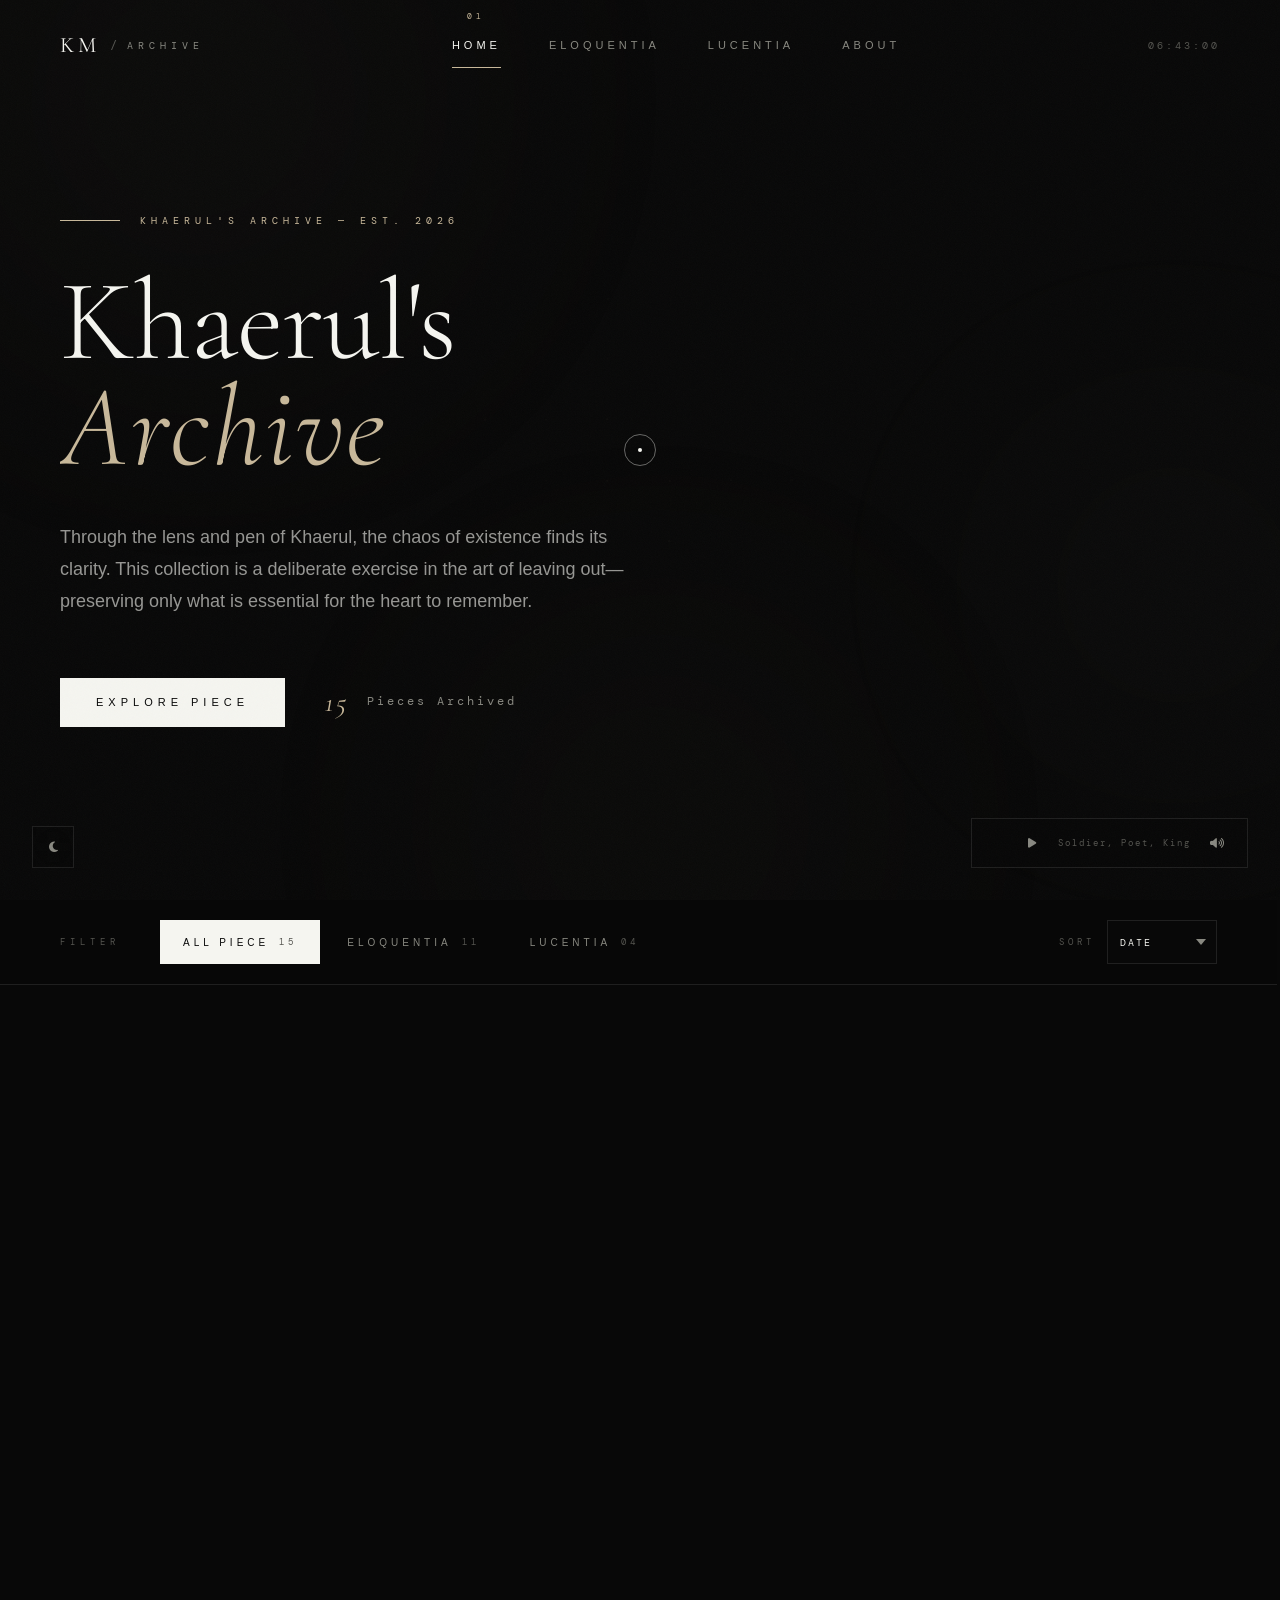
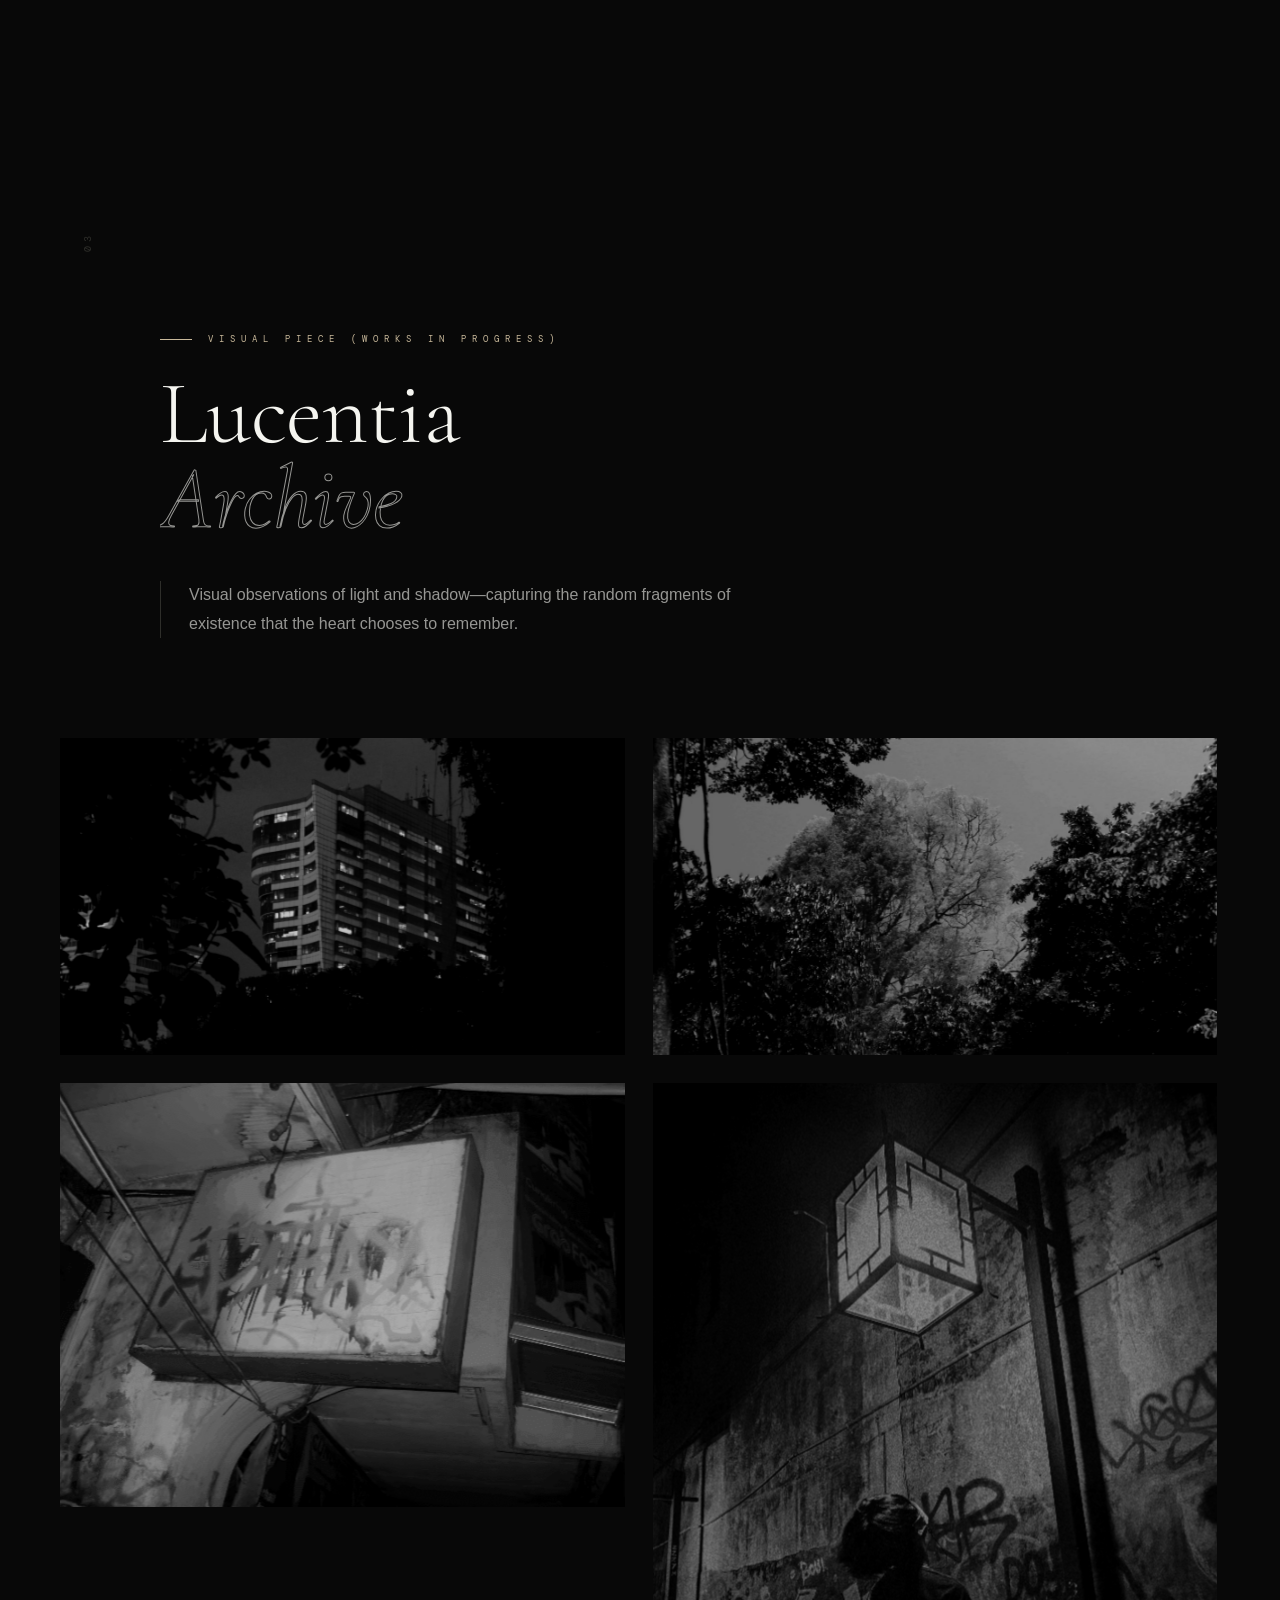
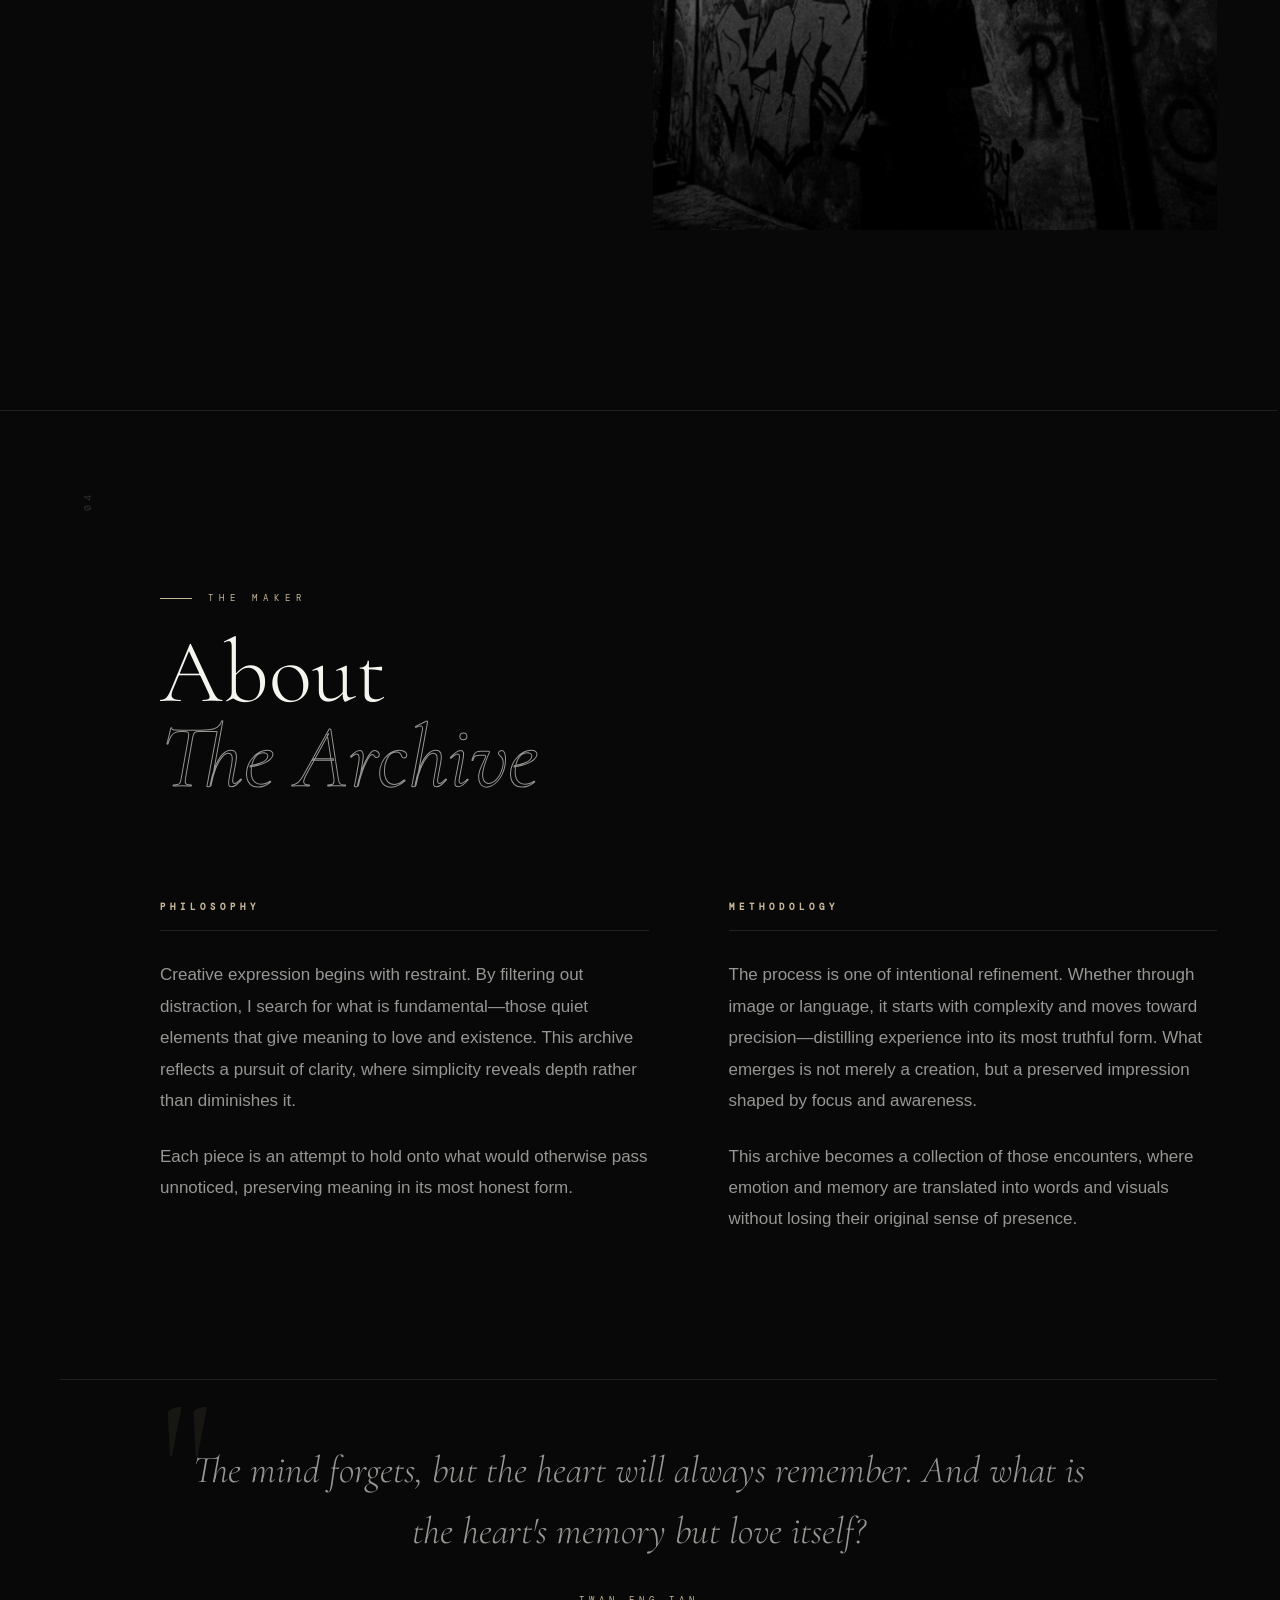
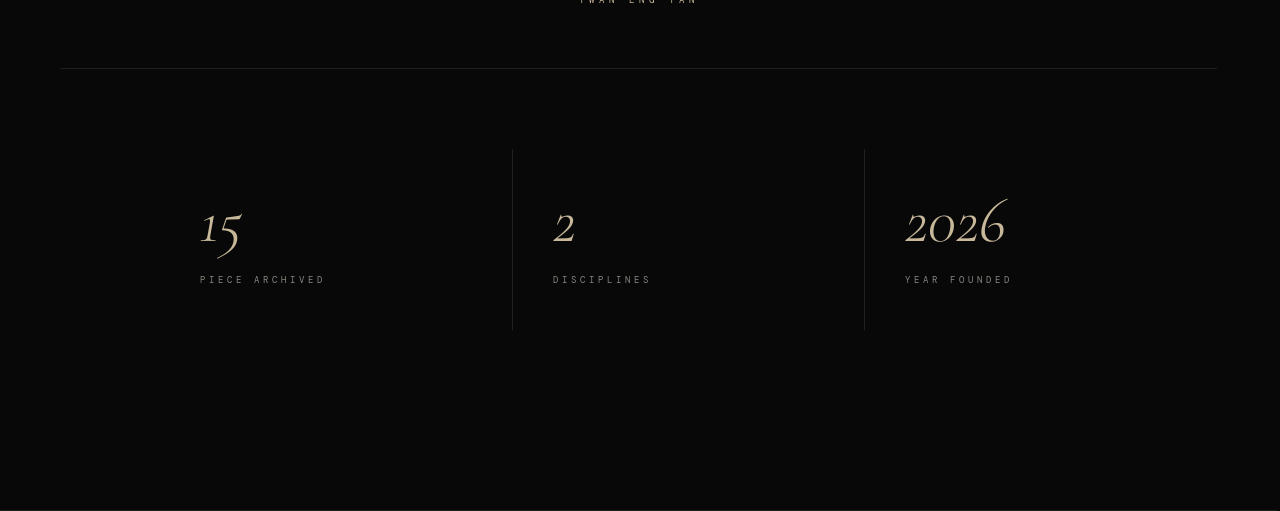
==== commit 3edb1397: "Add files via upload" ====
--- a/index.html
+++ b/index.html
@@ -68,8 +68,8 @@
         <nav class="nav" id="mainNav" role="navigation" aria-label="Main navigation">
             <div class="nav-links">
                 <a href="#home"        class="nav-link active" data-index="01">Home</a>
-                <a href="#writing"     class="nav-link"        data-index="02">Writing</a>
-                <a href="#camerawork" class="nav-link"        data-index="03">Camerawork</a>
+                <a href="#eloquentia"     class="nav-link"        data-index="02">Eloquentia</a>
+                <a href="#lucentia" class="nav-link"        data-index="03">Lucentia</a>
                 <a href="#about"       class="nav-link"        data-index="04">About</a>
             </div>
         </nav>
@@ -81,16 +81,15 @@
         <div class="hero-content">
             <div class="hero-eyebrow" aria-hidden="true">
                 <span class="eyebrow-line"></span>
-                <span class="eyebrow-text">CREATIVE ARCHIVE — EST. 2026</span>
+                <span class="eyebrow-text">KHAERUL'S ARCHIVE — EST. 2026</span>
             </div>
             <h1 class="hero-title">
                 <span class="hero-word" data-word="KHAERUL'S">Khaerul's</span>
-                <em class="hero-word hero-word-italic" data-word="Creative">Creative</em>
-                <span class="hero-word" data-word="ARCHIVE">Archive</span>
+                <em class="hero-word hero-word-italic" data-word="ARCHIVE">Archive</em>
             </h1>
             <p class="hero-subtitle">Through the lens and pen of Khaerul, the chaos of existence finds its clarity. This collection is a deliberate exercise in the art of leaving out—preserving only what is essential for the heart to remember.</p>
             <div class="hero-cta">
-                <a href="#writing" class="cta-btn"><span>Explore Works</span></a>
+                <a href="#eloquentia" class="cta-btn"><span>Explore Piece</span></a>
                 <span class="hero-count"><em>15</em> Pieces Archived</span>
             </div>
         </div>
@@ -101,8 +100,8 @@
             <span>SCROLL</span>
         </div>
         <div class="hero-index" aria-hidden="true">
-            <div class="hero-index-item">Writing <span>11</span></div>
-            <div class="hero-index-item">Camerawork <span>04</span></div>
+            <div class="hero-index-item">Eloquentia <span>11</span></div>
+            <div class="hero-index-item">Lucentia <span>04</span></div>
         </div>
     </section>
 
@@ -112,15 +111,15 @@
                 <div class="category-label" aria-hidden="true">FILTER</div>
                 <div class="category-buttons" role="group" aria-label="Filter by category">
                     <button class="category-btn active" data-category="all">
-                        <span class="btn-text">All Works</span>
+                        <span class="btn-text">All Piece</span>
                         <span class="btn-count" aria-label="15 items">15</span>
                     </button>
-                    <button class="category-btn" data-category="writing">
-                        <span class="btn-text">Writing</span>
+                    <button class="category-btn" data-category="eloquentia">
+                        <span class="btn-text">Eloquentia</span>
                         <span class="btn-count" aria-label="11 items">11</span>
                     </button>
-                    <button class="category-btn" data-category="camerawork">
-                        <span class="btn-text">Camerawork</span>
+                    <button class="category-btn" data-category="lucentia">
+                        <span class="btn-text">Lucentia</span>
                         <span class="btn-count" aria-label="4 items">04</span>
                     </button>
                 </div>
@@ -136,33 +135,33 @@
         </div>
     </div>
 
-    <section class="gallery-section" id="writing" aria-label="Writing archive">
+    <section class="gallery-section" id="eloquentia" aria-label="Eloquentia archive">
         <div class="section-number" aria-hidden="true">02</div>
         <div class="container">
             <div class="section-header">
-                <div class="section-kicker">WRITTEN WORKS</div>
+                <div class="section-kicker">WRITTEN PIECE</div>
                 <h2 class="section-title">
-                    <span class="section-title-line">Writing</span>
+                    <span class="section-title-line">Eloquentia</span>
                     <span class="section-title-line section-title-outline">Archive</span>
                 </h2>
                 <p class="section-subtitle">Linguistic explorations on life and love—distilling the vastness of human experience into its most meaningful forms.</p>
             </div>
-            <div class="gallery-grid writing-gallery" role="list"></div>
-        </div>
-    </section>
-
-    <section class="gallery-section" id="camerawork" aria-label="Camerawork archive">
+            <div class="gallery-grid eloquentia-gallery" role="list"></div>
+        </div>
+    </section>
+
+    <section class="gallery-section" id="lucentia" aria-label="Lucentia archive">
         <div class="section-number" aria-hidden="true">03</div>
         <div class="container">
             <div class="section-header">
-                <div class="section-kicker">VISUAL WORKS (works in progress)</div>
+                <div class="section-kicker">VISUAL PIECE (works in progress)</div>
                 <h2 class="section-title">
-                    <span class="section-title-line">Camerawork</span>
+                    <span class="section-title-line">Lucentia</span>
                     <span class="section-title-line section-title-outline">Archive</span>
                 </h2>
                 <p class="section-subtitle">Visual observations of light and shadow—capturing the random fragments of existence that the heart chooses to remember.</p>
             </div>
-            <div class="gallery-grid camerawork-gallery" role="list"></div>
+            <div class="gallery-grid lucentia-gallery" role="list"></div>
         </div>
     </section>
 
@@ -196,7 +195,7 @@
             <div class="about-stats">
                 <div class="stat-item">
                     <span class="stat-num">15</span>
-                    <span class="stat-label">Works Archived</span>
+                    <span class="stat-label">Piece Archived</span>
                 </div>
                 <div class="stat-item">
                     <span class="stat-num">2</span>
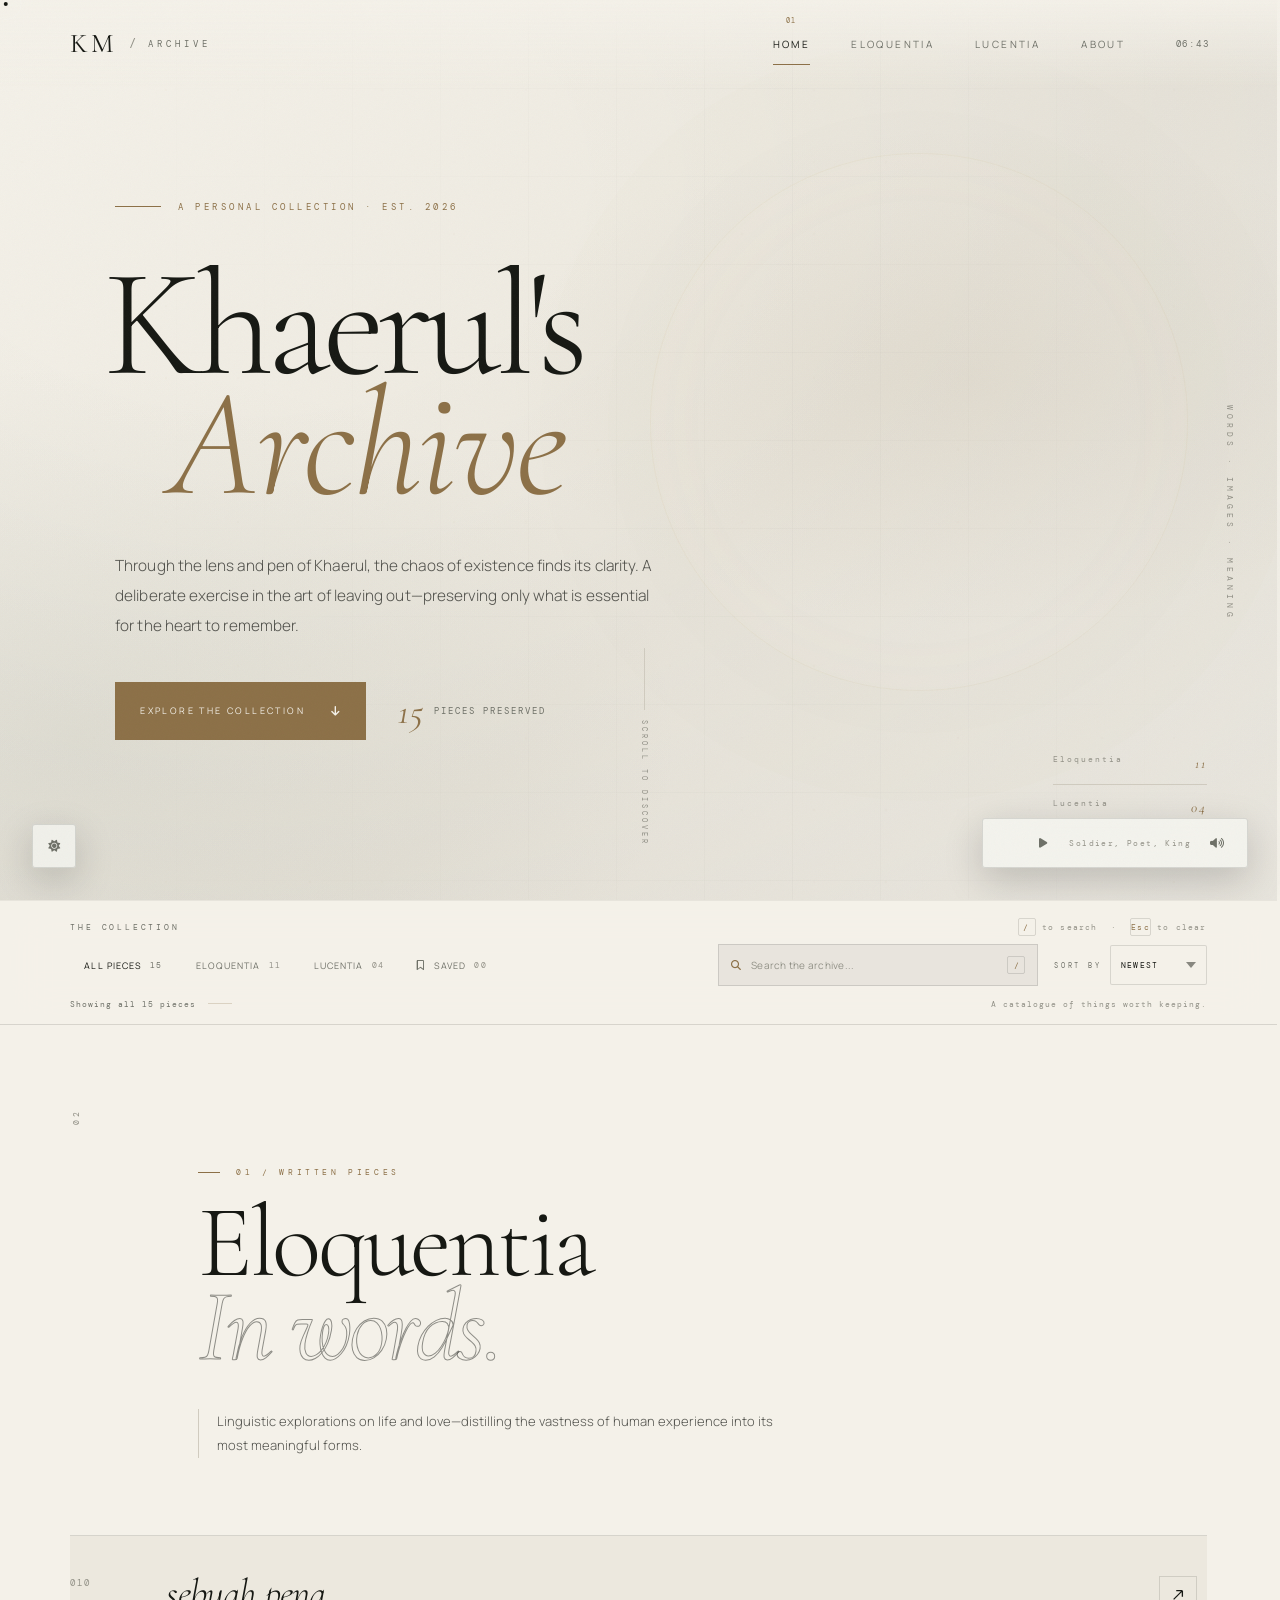
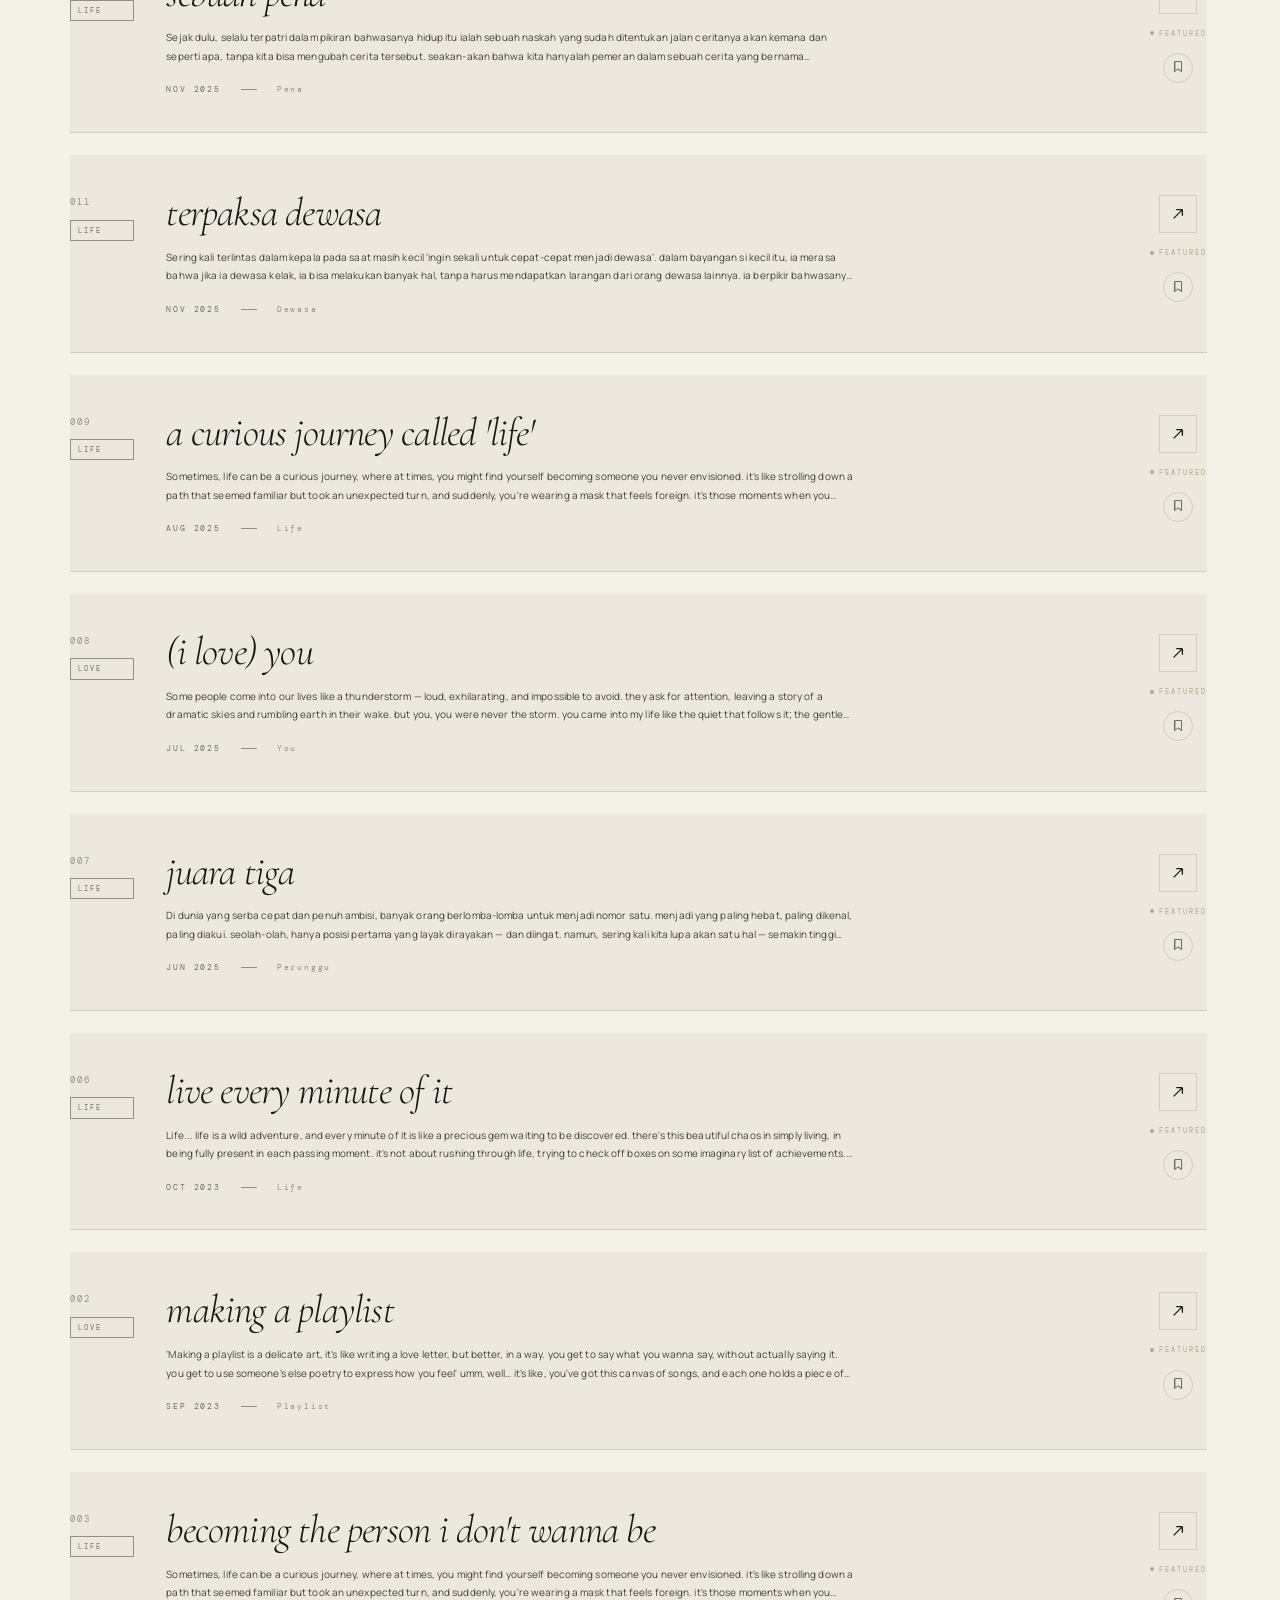
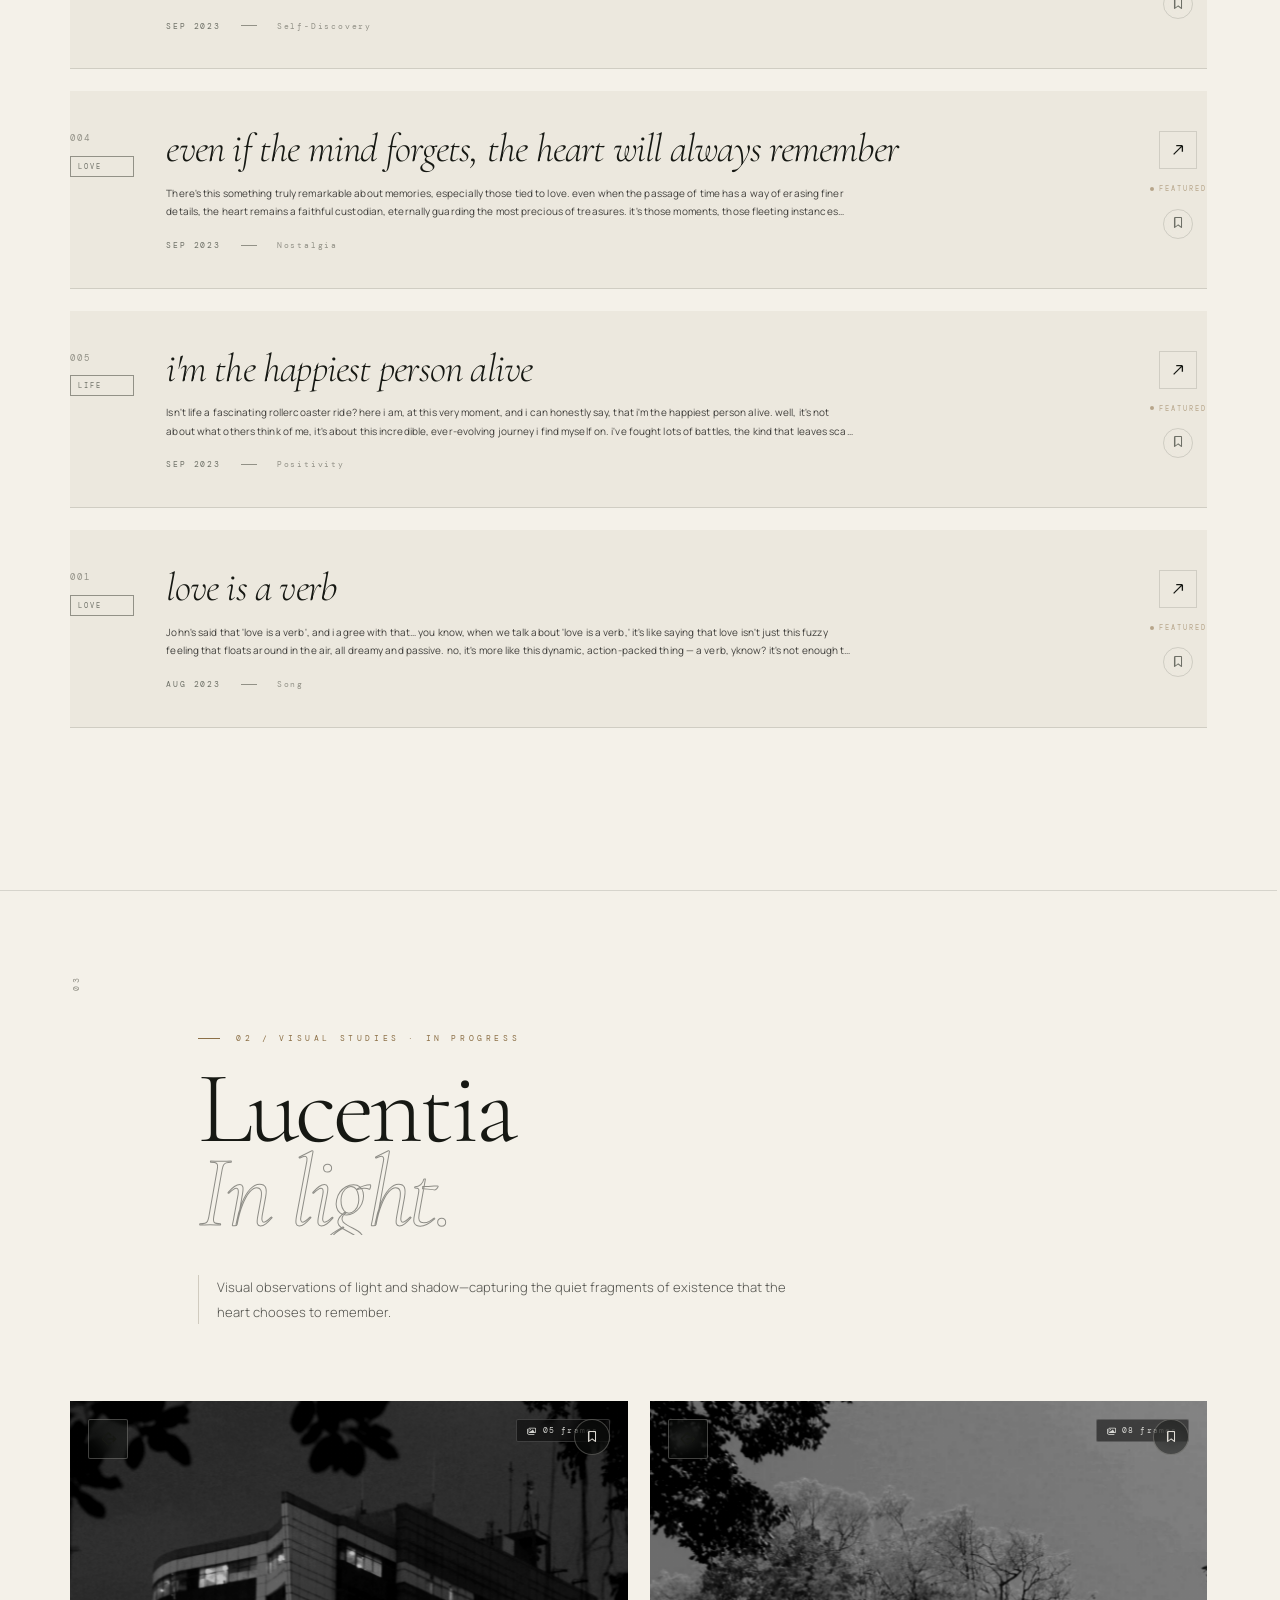
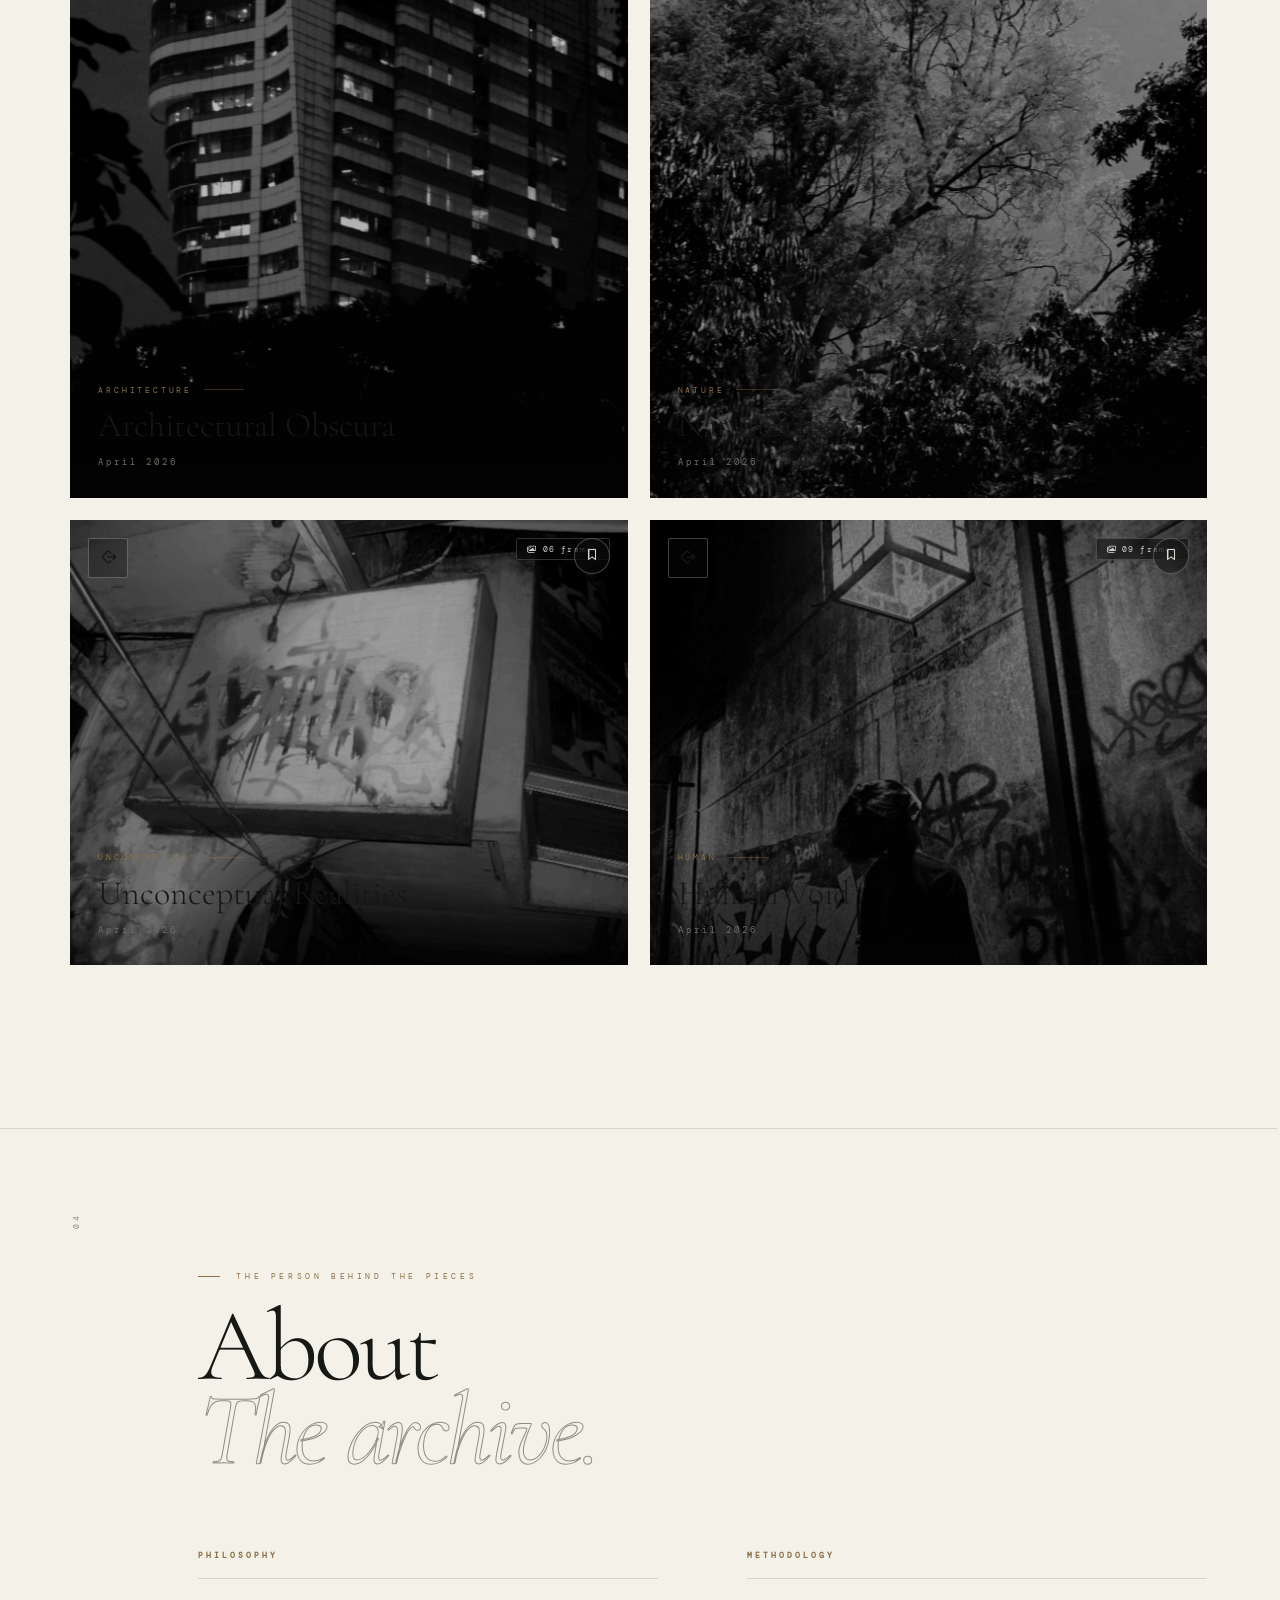
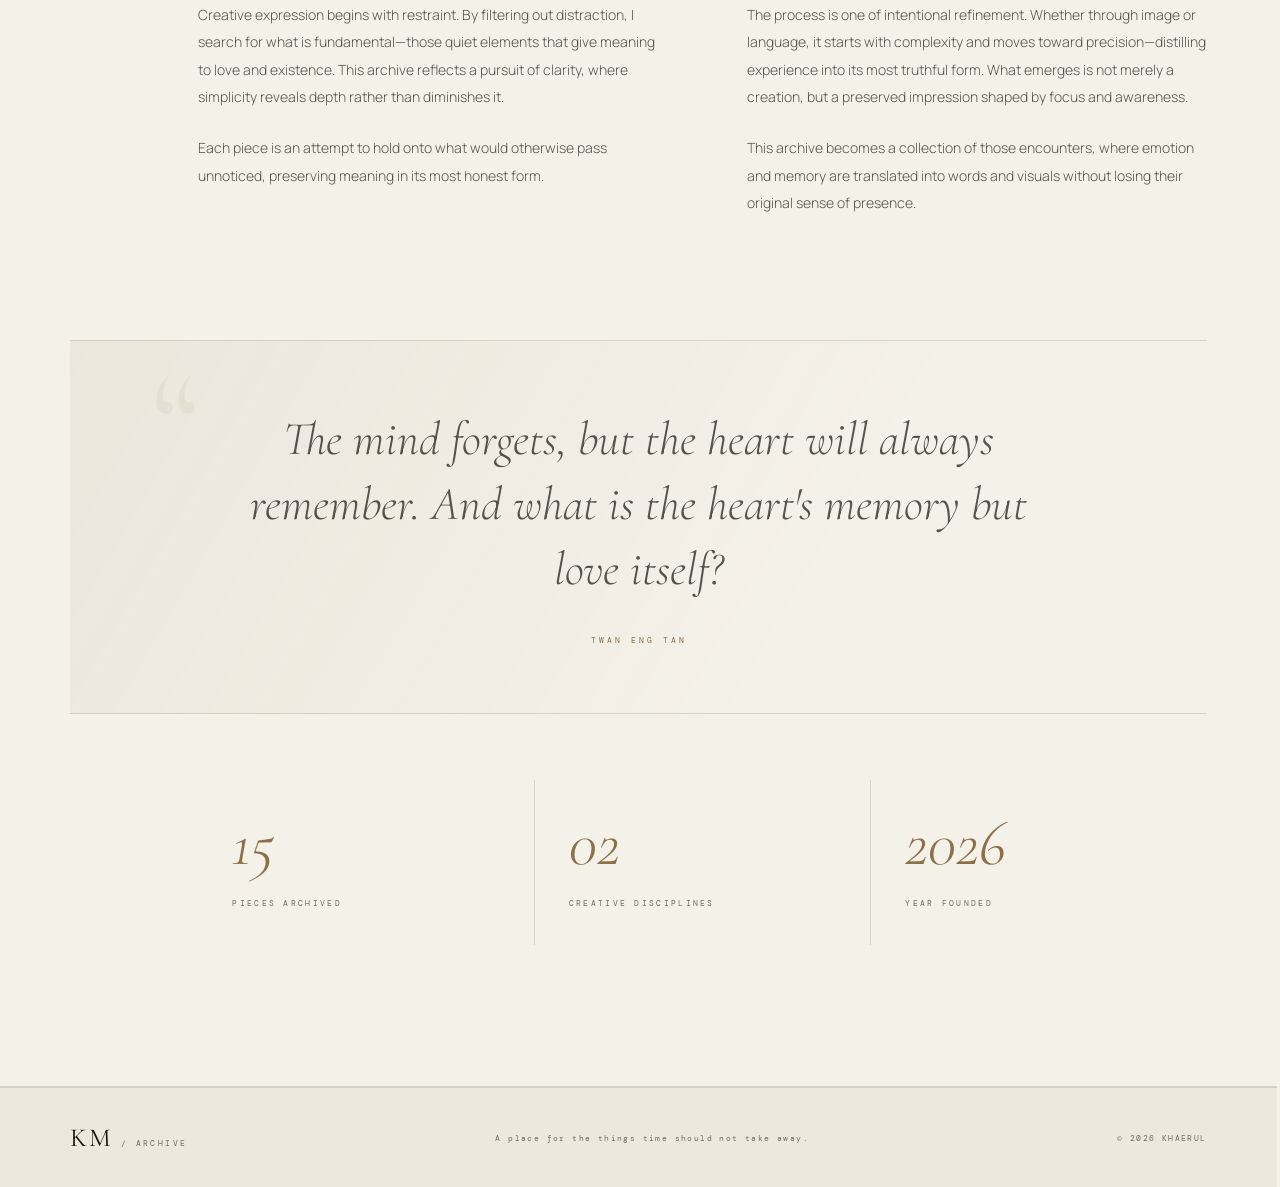
==== commit 3e194ba0: "Add files via upload" ====
--- a/index.html
+++ b/index.html
@@ -1,225 +1,229 @@
-<!DOCTYPE html>
+<!doctype html>
 <html lang="en">
 <head>
-    <meta charset="UTF-8">
-    <meta name="viewport" content="width=device-width, initial-scale=1.0, viewport-fit=cover">
-    <meta name="theme-color" content="#080808">
-    <title>KM's Archive</title>
+    <meta charset="utf-8">
+    <meta name="viewport" content="width=device-width, initial-scale=1, viewport-fit=cover">
+    <meta name="color-scheme" content="dark light">
+    <meta name="description" content="Khaerul's Archive — a personal collection of writing, photography, memories, and observations on life and love.">
+    <meta property="og:type" content="website">
+    <meta property="og:title" content="Khaerul's Archive — A Living Collection">
+    <meta property="og:description" content="Through the lens and pen of Khaerul, fragments of existence find a place to remain.">
+    <meta name="theme-color" content="#090a09">
+    <title>Khaerul's Archive — A Living Collection</title>
+
     <link rel="preconnect" href="https://fonts.googleapis.com">
     <link rel="preconnect" href="https://fonts.gstatic.com" crossorigin>
-    <link href="https://fonts.googleapis.com/css2?family=Cormorant+Garamond:ital,wght@0,300;0,400;0,500;1,300;1,400&family=DM+Mono:wght@300;400&display=swap" rel="stylesheet">
-    <link rel="stylesheet" href="https://cdnjs.cloudflare.com/ajax/libs/font-awesome/6.4.0/css/all.min.css">
+    <link href="https://fonts.googleapis.com/css2?family=Cormorant+Garamond:ital,wght@0,300;0,400;0,500;0,600;1,300;1,400;1,500&family=DM+Mono:wght@300;400;500&family=Manrope:wght@300;400;500;600;700&display=swap" rel="stylesheet">
+    <link rel="stylesheet" href="https://cdnjs.cloudflare.com/ajax/libs/font-awesome/6.5.2/css/all.min.css" referrerpolicy="no-referrer">
     <link rel="stylesheet" href="style.css">
 </head>
 <body>
+    <a class="skip-link" href="#mainContent">Skip to content</a>
+
     <div class="cursor" id="cursor" aria-hidden="true">
-        <div class="cursor-dot"></div>
-        <div class="cursor-ring"></div>
-        <div class="cursor-label" id="cursorLabel"></div>
-    </div>
-
-    <div class="loader" id="loader" role="status" aria-label="Loading">
+        <span class="cursor-dot"></span>
+        <span class="cursor-ring"></span>
+        <span class="cursor-label" id="cursorLabel"></span>
+    </div>
+
+    <div class="loader" id="loader" role="status" aria-label="Loading archive">
         <div class="loader-inner">
-            <div class="loader-logo">KM ARCHIVE'S</div>
-            <div class="loader-line">
-                <div class="loader-line-inner" id="loaderProgress"></div>
-            </div>
-            <div class="loader-text" id="loaderText">INITIALIZING ARCHIVE</div>
+            <div class="loader-logo">KM ARCHIVE</div>
+            <div class="loader-line"><div class="loader-line-inner" id="loaderProgress"></div></div>
+            <div class="loader-text" id="loaderText">PREPARING THE COLLECTION</div>
             <div class="loader-count" id="loaderCount">000</div>
         </div>
-        <div class="loader-corners" aria-hidden="true">
-            <span></span><span></span><span></span><span></span>
-        </div>
+        <div class="loader-corners" aria-hidden="true"><span></span><span></span><span></span><span></span></div>
     </div>
 
     <div class="noise-overlay" aria-hidden="true"></div>
-
     <div class="ambient-orbs" aria-hidden="true">
-        <div class="orb orb-1"></div>
-        <div class="orb orb-2"></div>
-        <div class="orb orb-3"></div>
-    </div>
-
-    <div class="audio-player" id="audioPlayer" role="region" aria-label="Audio player">
-        <div class="audio-visualizer" id="audioViz" aria-hidden="true">
-            <span></span><span></span><span></span><span></span><span></span>
-        </div>
-        <button class="audio-btn" id="playBtn" aria-label="Play music"><i class="fas fa-play"></i></button>
-        <button class="audio-btn" id="pauseBtn" style="display:none;" aria-label="Pause music"><i class="fas fa-pause"></i></button>
-        <span class="audio-track">Soldier, Poet, King</span>
-        <button class="audio-btn" id="volumeBtn" aria-label="Toggle volume"><i class="fas fa-volume-up"></i></button>
-    </div>
-
-    <button class="theme-toggle" id="themeToggle" aria-label="Toggle light/dark theme">
-        <i class="fas fa-moon theme-icon"></i>
-    </button>
-
-    <a href="#home" class="back-to-top" id="backToTop" aria-label="Back to top">
-        <i class="fas fa-arrow-up"></i>
-    </a>
+        <div class="orb orb-1"></div><div class="orb orb-2"></div><div class="orb orb-3"></div>
+    </div>
 
     <header class="header" id="header">
         <div class="header-progress" id="headerProgress" aria-hidden="true"></div>
-        <a href="#home" class="logo" aria-label="KM Archive home">
-            <span class="logo-km">KM</span>
-            <span class="logo-sep" aria-hidden="true">/</span>
-            <span class="logo-archive">ARCHIVE</span>
+        <a href="#home" class="logo" aria-label="Khaerul's Archive — home">
+            <span class="logo-km">KM</span><span class="logo-sep">/</span><span class="logo-archive">ARCHIVE</span>
         </a>
-        <nav class="nav" id="mainNav" role="navigation" aria-label="Main navigation">
+        <nav class="nav" id="mainNav" aria-label="Main navigation">
             <div class="nav-links">
-                <a href="#home"        class="nav-link active" data-index="01">Home</a>
-                <a href="#eloquentia"     class="nav-link"        data-index="02">Eloquentia</a>
-                <a href="#lucentia" class="nav-link"        data-index="03">Lucentia</a>
-                <a href="#about"       class="nav-link"        data-index="04">About</a>
+                <a href="#home" class="nav-link active" data-index="01">Home</a>
+                <a href="#eloquentia" class="nav-link" data-index="02">Eloquentia</a>
+                <a href="#lucentia" class="nav-link" data-index="03">Lucentia</a>
+                <a href="#about" class="nav-link" data-index="04">About</a>
             </div>
         </nav>
-        <div class="header-time" id="headerTime" aria-live="off"></div>
+        <div class="header-tools">
+            <div class="header-time" id="headerTime" aria-label="Local time"></div>
+            <button class="nav-toggle" id="navToggle" type="button" aria-label="Open navigation" aria-expanded="false" aria-controls="mainNav">
+                <span></span><span></span><span></span>
+            </button>
+        </div>
     </header>
 
-    <section class="hero" id="home" aria-label="Hero">
-        <canvas class="hero-canvas" id="heroCanvas" aria-hidden="true"></canvas>
-        <div class="hero-content">
-            <div class="hero-eyebrow" aria-hidden="true">
-                <span class="eyebrow-line"></span>
-                <span class="eyebrow-text">KHAERUL'S ARCHIVE — EST. 2026</span>
-            </div>
-            <h1 class="hero-title">
-                <span class="hero-word" data-word="KHAERUL'S">Khaerul's</span>
-                <em class="hero-word hero-word-italic" data-word="ARCHIVE">Archive</em>
-            </h1>
-            <p class="hero-subtitle">Through the lens and pen of Khaerul, the chaos of existence finds its clarity. This collection is a deliberate exercise in the art of leaving out—preserving only what is essential for the heart to remember.</p>
-            <div class="hero-cta">
-                <a href="#eloquentia" class="cta-btn"><span>Explore Piece</span></a>
-                <span class="hero-count"><em>15</em> Pieces Archived</span>
-            </div>
-        </div>
-        <div class="hero-scroll-indicator" aria-hidden="true">
-            <div class="scroll-track">
-                <div class="scroll-thumb"></div>
-            </div>
-            <span>SCROLL</span>
-        </div>
-        <div class="hero-index" aria-hidden="true">
-            <div class="hero-index-item">Eloquentia <span>11</span></div>
-            <div class="hero-index-item">Lucentia <span>04</span></div>
-        </div>
-    </section>
-
-    <div class="category-nav" id="categoryNav" role="navigation" aria-label="Content filter">
-        <div class="container">
-            <div class="category-row">
-                <div class="category-label" aria-hidden="true">FILTER</div>
-                <div class="category-buttons" role="group" aria-label="Filter by category">
-                    <button class="category-btn active" data-category="all">
-                        <span class="btn-text">All Piece</span>
-                        <span class="btn-count" aria-label="15 items">15</span>
-                    </button>
-                    <button class="category-btn" data-category="eloquentia">
-                        <span class="btn-text">Eloquentia</span>
-                        <span class="btn-count" aria-label="11 items">11</span>
-                    </button>
-                    <button class="category-btn" data-category="lucentia">
-                        <span class="btn-text">Lucentia</span>
-                        <span class="btn-count" aria-label="4 items">04</span>
-                    </button>
-                </div>
-                <div class="category-sort">
-                    <span class="sort-label" id="sort-label">SORT</span>
-                    <select class="filter-select" id="sortSelect" aria-labelledby="sort-label">
-                        <option value="date">Date</option>
-                        <option value="title">Title</option>
-                        <option value="featured">Featured</option>
-                    </select>
-                </div>
-            </div>
-        </div>
-    </div>
-
-    <section class="gallery-section" id="eloquentia" aria-label="Eloquentia archive">
-        <div class="section-number" aria-hidden="true">02</div>
-        <div class="container">
-            <div class="section-header">
-                <div class="section-kicker">WRITTEN PIECE</div>
-                <h2 class="section-title">
-                    <span class="section-title-line">Eloquentia</span>
-                    <span class="section-title-line section-title-outline">Archive</span>
-                </h2>
-                <p class="section-subtitle">Linguistic explorations on life and love—distilling the vastness of human experience into its most meaningful forms.</p>
-            </div>
-            <div class="gallery-grid eloquentia-gallery" role="list"></div>
-        </div>
-    </section>
-
-    <section class="gallery-section" id="lucentia" aria-label="Lucentia archive">
-        <div class="section-number" aria-hidden="true">03</div>
-        <div class="container">
-            <div class="section-header">
-                <div class="section-kicker">VISUAL PIECE (works in progress)</div>
-                <h2 class="section-title">
-                    <span class="section-title-line">Lucentia</span>
-                    <span class="section-title-line section-title-outline">Archive</span>
-                </h2>
-                <p class="section-subtitle">Visual observations of light and shadow—capturing the random fragments of existence that the heart chooses to remember.</p>
-            </div>
-            <div class="gallery-grid lucentia-gallery" role="list"></div>
-        </div>
-    </section>
-
-    <section class="gallery-section about-section" id="about" aria-label="About the archive">
-        <div class="section-number" aria-hidden="true">04</div>
-        <div class="container">
-            <div class="section-header">
-                <div class="section-kicker">THE MAKER</div>
-                <h2 class="section-title">
-                    <span class="section-title-line">About</span>
-                    <span class="section-title-line section-title-outline">The Archive</span>
-                </h2>
-            </div>
-            <div class="about-grid">
-                <div class="about-col">
-                    <h3 class="about-heading">Philosophy</h3>
-                    <p class="about-text">Creative expression begins with restraint. By filtering out distraction, I search for what is fundamental—those quiet elements that give meaning to love and existence. This archive reflects a pursuit of clarity, where simplicity reveals depth rather than diminishes it.</p>
-                    <p class="about-text">Each piece is an attempt to hold onto what would otherwise pass unnoticed, preserving meaning in its most honest form.</p>
-                </div>
-                <div class="about-col">
-                    <h3 class="about-heading">Methodology</h3>
-                    <p class="about-text">The process is one of intentional refinement. Whether through image or language, it starts with complexity and moves toward precision—distilling experience into its most truthful form. What emerges is not merely a creation, but a preserved impression shaped by focus and awareness.</p>
-                    <p class="about-text">This archive becomes a collection of those encounters, where emotion and memory are translated into words and visuals without losing their original sense of presence.</p>
-                </div>
-            </div>
-            <div class="about-quote">
-                <div class="quote-mark" aria-hidden="true">"</div>
-                <blockquote>The mind forgets, but the heart will always remember. And what is the heart's memory but love itself?</blockquote>
-                <cite>Twan Eng Tan</cite>
-            </div>
-            <div class="about-stats">
-                <div class="stat-item">
-                    <span class="stat-num">15</span>
-                    <span class="stat-label">Piece Archived</span>
-                </div>
-                <div class="stat-item">
-                    <span class="stat-num">2</span>
-                    <span class="stat-label">Disciplines</span>
-                </div>
-                <div class="stat-item">
-                    <span class="stat-num">2026</span>
-                    <span class="stat-label">Year Founded</span>
-                </div>
-            </div>
-        </div>
-    </section>
-
-    <div class="modal" id="detailModal" role="dialog" aria-modal="true" aria-labelledby="modalTitle">
+    <button class="theme-toggle" id="themeToggle" type="button" aria-label="Switch to light theme" title="Switch theme">
+        <i class="fas fa-moon theme-icon" aria-hidden="true"></i>
+    </button>
+
+    <a href="#home" class="back-to-top" id="backToTop" aria-label="Back to top" title="Back to top">
+        <i class="fas fa-arrow-up" aria-hidden="true"></i>
+    </a>
+
+    <main id="mainContent">
+        <section class="hero" id="home" aria-label="Introduction">
+            <canvas class="hero-canvas" id="heroCanvas" aria-hidden="true"></canvas>
+            <div class="hero-grain" aria-hidden="true"></div>
+            <div class="hero-content">
+                <div class="hero-eyebrow">
+                    <span class="eyebrow-line"></span>
+                    <span class="eyebrow-text">A PERSONAL COLLECTION · EST. 2026</span>
+                </div>
+                <h1 class="hero-title">
+                    <span class="hero-word" data-word="KHAERUL'S">Khaerul's</span>
+                    <em class="hero-word hero-word-italic" data-word="ARCHIVE">Archive</em>
+                </h1>
+                <p class="hero-subtitle">Through the lens and pen of Khaerul, the chaos of existence finds its clarity. A deliberate exercise in the art of leaving out—preserving only what is essential for the heart to remember.</p>
+                <div class="hero-cta">
+                    <a href="#eloquentia" class="cta-btn"><span>Explore the collection</span><i class="fa-solid fa-arrow-down" aria-hidden="true"></i></a>
+                    <span class="hero-count"><em id="heroTotalCount">15</em><span>pieces preserved</span></span>
+                </div>
+            </div>
+            <div class="hero-scroll-indicator" aria-hidden="true">
+                <div class="scroll-track"><div class="scroll-thumb"></div></div><span>SCROLL TO DISCOVER</span>
+            </div>
+            <div class="hero-index" aria-hidden="true">
+                <div class="hero-index-item">Eloquentia <span id="heroWritingCount">11</span></div>
+                <div class="hero-index-item">Lucentia <span id="heroVisualCount">04</span></div>
+            </div>
+            <div class="hero-side-note" aria-hidden="true">WORDS · IMAGES · MEANING</div>
+        </section>
+
+        <section class="archive-browser" id="archiveBrowser" aria-label="Browse the archive">
+            <div class="container">
+                <div class="browser-topline">
+                    <span class="browser-label">THE COLLECTION</span>
+                    <span class="browser-hint"><kbd>/</kbd> to search <span class="hint-separator">·</span> <kbd>Esc</kbd> to clear</span>
+                </div>
+                <div class="category-row">
+                    <div class="category-buttons" role="group" aria-label="Filter collection">
+                        <button class="category-btn active" type="button" data-category="all" aria-pressed="true"><span class="btn-text">All pieces</span><span class="btn-count" data-count="all">15</span></button>
+                        <button class="category-btn" type="button" data-category="eloquentia" aria-pressed="false"><span class="btn-text">Eloquentia</span><span class="btn-count" data-count="eloquentia">11</span></button>
+                        <button class="category-btn" type="button" data-category="lucentia" aria-pressed="false"><span class="btn-text">Lucentia</span><span class="btn-count" data-count="lucentia">04</span></button>
+                        <button class="category-btn saved-filter" type="button" data-category="saved" aria-pressed="false"><i class="fa-regular fa-bookmark" aria-hidden="true"></i><span class="btn-text">Saved</span><span class="btn-count" data-count="saved">00</span></button>
+                    </div>
+                    <label class="search-control" for="archiveSearch">
+                        <i class="fa-solid fa-magnifying-glass" aria-hidden="true"></i>
+                        <input id="archiveSearch" type="search" placeholder="Search the archive..." autocomplete="off" spellcheck="false">
+                        <button class="search-clear" id="searchClear" type="button" aria-label="Clear search" hidden><i class="fa-solid fa-xmark" aria-hidden="true"></i></button>
+                        <kbd class="search-shortcut" aria-hidden="true">/</kbd>
+                    </label>
+                    <label class="category-sort" for="sortSelect"><span class="sort-label">SORT BY</span>
+                        <select class="filter-select" id="sortSelect">
+                            <option value="date-desc">Newest</option>
+                            <option value="date-asc">Oldest</option>
+                            <option value="title-asc">Title A–Z</option>
+                            <option value="featured">Featured</option>
+                        </select>
+                    </label>
+                </div>
+                <div class="filter-feedback" aria-live="polite" aria-atomic="true">
+                    <span id="filterStatus">Showing all 15 pieces</span>
+                    <span class="filter-status-line" aria-hidden="true"></span>
+                    <span class="filter-status-note">A catalogue of things worth keeping.</span>
+                </div>
+                <div class="global-empty" id="globalEmpty" hidden>
+                    <span class="empty-symbol">∅</span>
+                    <span class="empty-title">No pieces found.</span>
+                    <span class="empty-copy">Try a different search, or save a few pieces to build your own collection.</span>
+                </div>
+            </div>
+        </section>
+
+        <section class="gallery-section" id="eloquentia" aria-label="Eloquentia written archive">
+            <div class="section-number" aria-hidden="true">02</div>
+            <div class="container">
+                <div class="section-header">
+                    <div class="section-kicker">01 / WRITTEN PIECES</div>
+                    <h2 class="section-title"><span class="section-title-line">Eloquentia</span><span class="section-title-line section-title-outline">In words.</span></h2>
+                    <p class="section-subtitle">Linguistic explorations on life and love—distilling the vastness of human experience into its most meaningful forms.</p>
+                </div>
+                <div class="gallery-grid eloquentia-gallery" role="list" aria-label="Written pieces"></div>
+            </div>
+        </section>
+
+        <section class="gallery-section lucentia-section" id="lucentia" aria-label="Lucentia visual archive">
+            <div class="section-number" aria-hidden="true">03</div>
+            <div class="container">
+                <div class="section-header">
+                    <div class="section-kicker">02 / VISUAL STUDIES · IN PROGRESS</div>
+                    <h2 class="section-title"><span class="section-title-line">Lucentia</span><span class="section-title-line section-title-outline">In light.</span></h2>
+                    <p class="section-subtitle">Visual observations of light and shadow—capturing the quiet fragments of existence that the heart chooses to remember.</p>
+                </div>
+                <div class="gallery-grid lucentia-gallery" role="list" aria-label="Visual studies"></div>
+            </div>
+        </section>
+
+        <section class="gallery-section about-section" id="about" aria-label="About the archive">
+            <div class="section-number" aria-hidden="true">04</div>
+            <div class="container">
+                <div class="section-header">
+                    <div class="section-kicker">THE PERSON BEHIND THE PIECES</div>
+                    <h2 class="section-title"><span class="section-title-line">About</span><span class="section-title-line section-title-outline">The archive.</span></h2>
+                </div>
+                <div class="about-grid">
+                    <div class="about-col">
+                        <h3 class="about-heading">Philosophy</h3>
+                        <p class="about-text">Creative expression begins with restraint. By filtering out distraction, I search for what is fundamental—those quiet elements that give meaning to love and existence. This archive reflects a pursuit of clarity, where simplicity reveals depth rather than diminishes it.</p>
+                        <p class="about-text">Each piece is an attempt to hold onto what would otherwise pass unnoticed, preserving meaning in its most honest form.</p>
+                    </div>
+                    <div class="about-col">
+                        <h3 class="about-heading">Methodology</h3>
+                        <p class="about-text">The process is one of intentional refinement. Whether through image or language, it starts with complexity and moves toward precision—distilling experience into its most truthful form. What emerges is not merely a creation, but a preserved impression shaped by focus and awareness.</p>
+                        <p class="about-text">This archive becomes a collection of those encounters, where emotion and memory are translated into words and visuals without losing their original sense of presence.</p>
+                    </div>
+                </div>
+                <div class="about-quote">
+                    <div class="quote-mark" aria-hidden="true">“</div>
+                    <blockquote>The mind forgets, but the heart will always remember. And what is the heart's memory but love itself?</blockquote>
+                    <cite>Twan Eng Tan</cite>
+                </div>
+                <div class="about-stats">
+                    <div class="stat-item"><span class="stat-num" data-stat="pieces">15</span><span class="stat-label">Pieces archived</span></div>
+                    <div class="stat-item"><span class="stat-num">02</span><span class="stat-label">Creative disciplines</span></div>
+                    <div class="stat-item"><span class="stat-num">2026</span><span class="stat-label">Year founded</span></div>
+                </div>
+            </div>
+        </section>
+    </main>
+
+    <footer class="site-footer">
+        <div class="container footer-inner">
+            <a href="#home" class="footer-mark" aria-label="Back to top">KM<span> / ARCHIVE</span></a>
+            <p class="footer-note">A place for the things time should not take away.</p>
+            <span class="footer-copyright">© <span id="footerYear">2026</span> KHAERUL</span>
+        </div>
+    </footer>
+
+    <div class="audio-player" id="audioPlayer" role="group" aria-label="Ambient audio controls">
+        <div class="audio-visualizer" id="audioViz" aria-hidden="true"><span></span><span></span><span></span><span></span><span></span></div>
+        <button class="audio-btn" id="playBtn" type="button" aria-label="Play ambient audio" title="Play"><i class="fas fa-play" aria-hidden="true"></i></button>
+        <button class="audio-btn" id="pauseBtn" type="button" aria-label="Pause ambient audio" title="Pause" hidden><i class="fas fa-pause" aria-hidden="true"></i></button>
+        <span class="audio-track">Soldier, Poet, King</span>
+        <button class="audio-btn" id="volumeBtn" type="button" aria-label="Mute audio" title="Mute"><i class="fas fa-volume-high" aria-hidden="true"></i></button>
+    </div>
+
+    <div class="modal" id="detailModal" role="dialog" aria-modal="true" aria-labelledby="modalTitle" aria-hidden="true">
         <div class="modal-backdrop" id="modalBackdrop"></div>
-        <div class="modal-content">
-            <button class="modal-close" id="modalClose" aria-label="Close">
-                <span></span><span></span>
-            </button>
+        <div class="modal-content" id="modalContent" tabindex="-1">
+            <div class="modal-reading-progress" aria-hidden="true"><span id="modalReadingProgress"></span></div>
+            <button class="modal-close" id="modalClose" type="button" aria-label="Close details"><span></span><span></span></button>
             <div class="modal-body">
                 <div class="modal-media">
-                    <div class="modal-image-wrap">
-                        <img src="" alt="" class="modal-image" id="modalImage">
+                    <div class="modal-image-wrap" id="modalImageWrap">
+                        <img src="" alt="" class="modal-image" id="modalImage" draggable="false">
                         <div class="modal-image-overlay" aria-hidden="true"></div>
+                        <button class="image-expand" id="imageExpand" type="button" aria-label="Open image viewer"><i class="fa-solid fa-expand" aria-hidden="true"></i><span>EXPAND</span></button>
                     </div>
                     <div class="modal-gallery" id="modalGallery" role="list" aria-label="Image gallery"></div>
                 </div>
@@ -229,30 +233,21 @@
                     <div class="modal-description" id="modalDescription"></div>
                     <div class="modal-divider" aria-hidden="true"></div>
                     <div class="modal-meta-grid">
-                        <div class="meta-item">
-                            <span class="meta-label">Date Added</span>
-                            <span class="meta-value" id="modalDate"></span>
-                        </div>
-                        <div class="meta-item">
-                            <span class="meta-label">Category</span>
-                            <span class="meta-value" id="modalCategory2"></span>
-                        </div>
-                        <div class="meta-item">
-                            <span class="meta-label">Type</span>
-                            <span class="meta-value" id="modalType"></span>
-                        </div>
-                        <div class="meta-item">
-                            <span class="meta-label">Status</span>
-                            <span class="meta-value meta-preserved">Preserved</span>
-                        </div>
-                        <div class="meta-item meta-full">
-                            <span class="meta-label">Accession No.</span>
-                            <span class="meta-value meta-mono" id="modalId"></span>
-                        </div>
+                        <div class="meta-item"><span class="meta-label">Date added</span><span class="meta-value" id="modalDate"></span></div>
+                        <div class="meta-item"><span class="meta-label">Category</span><span class="meta-value" id="modalCategory2"></span></div>
+                        <div class="meta-item"><span class="meta-label">Type</span><span class="meta-value" id="modalType"></span></div>
+                        <div class="meta-item"><span class="meta-label">Status</span><span class="meta-value meta-preserved">Preserved</span></div>
+                        <div class="meta-item meta-full"><span class="meta-label">Accession no.</span><span class="meta-value meta-mono" id="modalId"></span></div>
+                    </div>
+                    <div class="modal-actions">
+                        <button class="modal-action-btn" id="modalFavorite" type="button"><i class="fa-regular fa-bookmark" aria-hidden="true"></i><span>Save piece</span></button>
+                        <button class="modal-action-btn" id="modalShare" type="button"><i class="fa-solid fa-arrow-up-from-bracket" aria-hidden="true"></i><span>Share</span></button>
+                        <button class="modal-action-btn" id="modalCopy" type="button"><i class="fa-regular fa-copy" aria-hidden="true"></i><span>Copy link</span></button>
                     </div>
                     <div class="modal-nav-row">
-                        <button class="modal-nav-btn" id="modalPrev" aria-label="Previous item"><i class="fas fa-arrow-left"></i> Prev</button>
-                        <button class="modal-nav-btn" id="modalNext" aria-label="Next item">Next <i class="fas fa-arrow-right"></i></button>
+                        <button class="modal-nav-btn" id="modalPrev" type="button" aria-label="Previous piece"><i class="fas fa-arrow-left" aria-hidden="true"></i> Prev</button>
+                        <span class="modal-position" id="modalPosition"></span>
+                        <button class="modal-nav-btn" id="modalNext" type="button" aria-label="Next piece">Next <i class="fas fa-arrow-right" aria-hidden="true"></i></button>
                     </div>
                     <p class="modal-swipe-hint">← swipe to navigate →</p>
                 </div>
@@ -260,6 +255,18 @@
         </div>
     </div>
 
-    <script src="script.js"></script>
+    <div class="lightbox" id="lightbox" role="dialog" aria-modal="true" aria-label="Image viewer" aria-hidden="true">
+        <button class="lightbox-backdrop" id="lbBackdrop" type="button" aria-label="Close image viewer"></button>
+        <div class="lightbox-shell">
+            <div class="lightbox-topbar"><div class="lightbox-heading"><span class="lightbox-overline">VISUAL ARCHIVE</span><span id="lbTitle">Image</span></div><div class="lightbox-counter" id="lbCounter">01 / 01</div><button class="lightbox-close" id="lbClose" type="button" aria-label="Close image viewer"><i class="fa-solid fa-xmark" aria-hidden="true"></i></button></div>
+            <div class="lightbox-stage" id="lbImgWrap"><button class="lightbox-nav lightbox-prev" id="lbPrev" type="button" aria-label="Previous image"><i class="fa-solid fa-arrow-left" aria-hidden="true"></i></button><img id="lbImg" class="lightbox-image" src="" alt="" draggable="false"><button class="lightbox-nav lightbox-next" id="lbNext" type="button" aria-label="Next image"><i class="fa-solid fa-arrow-right" aria-hidden="true"></i></button></div>
+            <div class="lightbox-bottombar"><span class="lightbox-tip">Scroll or use controls to zoom · Drag to explore</span><div class="lightbox-zoom-controls"><button id="lbZoomOut" type="button" aria-label="Zoom out">−</button><span id="lbZoomHint">100%</span><button id="lbZoomIn" type="button" aria-label="Zoom in">+</button><button id="lbZoomReset" type="button" aria-label="Reset zoom"><i class="fa-solid fa-compress" aria-hidden="true"></i></button></div></div>
+        </div>
+    </div>
+
+    <div class="toast" id="siteToast" role="status" aria-live="polite"></div>
+    <noscript><div class="noscript-note">This archive needs JavaScript enabled to display the complete collection.</div></noscript>
+
+    <script src="script.js" defer></script>
 </body>
 </html>
--- a/style.css
+++ b/style.css
@@ -1,4 +1,3 @@
-@import url('https://fonts.googleapis.com/css2?family=Cormorant+Garamond:ital,wght@0,300;0,400;0,500;0,600;1,300;1,400;1,500&family=DM+Mono:wght@300;400&display=swap');
 
 :root {
     --bg: #080808;
@@ -581,8 +580,6 @@
 .item-title { font-family: var(--font-display); font-size: 26px; font-weight: 300; line-height: 1.2; margin-bottom: 8px; color: var(--white); }
 .item-date { font-family: var(--font-mono); font-size: 9px; letter-spacing: 3px; color: var(--gray-a); }
 
-
-/* Photo count badge */
 .item-photo-count {
     position: absolute; bottom: 56px; right: 16px; z-index: 3;
     display: flex; align-items: center; gap: 5px;
@@ -613,13 +610,13 @@
     .item-view { opacity: 1; transform: scale(1) rotate(0deg); }
 }
 
-#writing .gallery-grid {
+#eloquentia .gallery-grid {
     columns: unset; column-gap: unset;
     display: block;
     border-top: 1px solid var(--white-faint);
 }
 
-.writing-entry {
+.eloquentia-entry {
     break-inside: unset; margin-bottom: 0;
     position: relative; overflow: hidden;
     cursor: pointer;
@@ -633,9 +630,9 @@
     -webkit-tap-highlight-color: transparent;
 }
 
-.writing-entry.visible { opacity: 1; transform: translateY(0); }
-
-.writing-entry::before {
+.eloquentia-entry.visible { opacity: 1; transform: translateY(0); }
+
+.eloquentia-entry::before {
     content: '';
     position: absolute; left: -80px; top: 0; bottom: 0;
     width: 3px; background: var(--accent);
@@ -643,20 +640,20 @@
     transition: transform 0.55s var(--ease-expo);
 }
 
-.writing-entry:hover::before { transform: scaleY(1); }
-
-.writing-entry::after {
+.eloquentia-entry:hover::before { transform: scaleY(1); }
+
+.eloquentia-entry::after {
     content: '';
     position: absolute; inset: 0;
     background: linear-gradient(90deg, var(--accent-faint) 0%, transparent 65%);
     opacity: 0; transition: opacity 0.5s ease; pointer-events: none;
 }
 
-.writing-entry:hover::after { opacity: 1; }
+.eloquentia-entry:hover::after { opacity: 1; }
 
 .wr-col-index { display: flex; flex-direction: column; gap: 10px; padding-top: 4px; }
 .wr-num { font-family: var(--font-mono); font-size: 10px; color: var(--gray-b); letter-spacing: 2px; transition: color 0.3s; }
-.writing-entry:hover .wr-num { color: var(--accent); }
+.eloquentia-entry:hover .wr-num { color: var(--accent); }
 
 .wr-badge {
     font-family: var(--font-mono); font-size: 7px; letter-spacing: 3px; text-transform: uppercase;
@@ -664,7 +661,7 @@
     transition: border-color 0.3s, color 0.3s;
 }
 
-.writing-entry:hover .wr-badge { border-color: var(--accent); color: var(--accent); }
+.eloquentia-entry:hover .wr-badge { border-color: var(--accent); color: var(--accent); }
 
 .wr-col-main { min-width: 0; }
 
@@ -677,7 +674,7 @@
     transition: color 0.35s;
 }
 
-.writing-entry:hover .wr-entry-title { color: var(--accent-warm); }
+.eloquentia-entry:hover .wr-entry-title { color: var(--accent-warm); }
 
 .wr-entry-excerpt {
     font-family: var(--font-mono); font-size: 11px; font-weight: 300;
@@ -691,7 +688,7 @@
     color: rgba(10, 10, 8, 0.75);
 }
 
-.writing-entry:hover .wr-entry-excerpt { color: rgba(245,245,240,0.74); }
+.eloquentia-entry:hover .wr-entry-excerpt { color: rgba(245,245,240,0.74); }
 
 .wr-entry-meta { display: flex; align-items: center; gap: 20px; flex-wrap: wrap; }
 .wr-meta-date { font-family: var(--font-mono); font-size: 9px; letter-spacing: 3px; color: var(--gray-a); text-transform: uppercase; }
@@ -706,13 +703,13 @@
     transition: border-color 0.35s, transform 0.5s var(--ease-back), background 0.35s;
 }
 
-body.light-mode .writing-entry:hover .wr-entry-excerpt {
+body.light-mode .eloquentia-entry:hover .wr-entry-excerpt {
     color: rgba(10, 10, 8, 0.95);
 }
 
-.writing-entry:hover .wr-arrow { border-color: var(--accent); background: var(--accent-faint); transform: rotate(-45deg) scale(1.1); }
+.eloquentia-entry:hover .wr-arrow { border-color: var(--accent); background: var(--accent-faint); transform: rotate(-45deg) scale(1.1); }
 .wr-arrow svg { width: 14px; height: 14px; stroke: var(--gray-a); fill: none; stroke-width: 1.5; transition: stroke 0.3s; }
-.writing-entry:hover .wr-arrow svg { stroke: var(--accent); }
+.eloquentia-entry:hover .wr-arrow svg { stroke: var(--accent); }
 
 .wr-featured-tag {
     font-family: var(--font-mono); font-size: 7px; letter-spacing: 3px; color: var(--accent);
@@ -731,8 +728,8 @@
 }
 
 .wr-featured-tag.always-show { opacity: 0.55; }
-.writing-entry:hover .wr-featured-tag { opacity: 1; }
-.writing-entry:hover .wr-featured-tag.always-show { opacity: 1; }
+.eloquentia-entry:hover .wr-featured-tag { opacity: 1; }
+.eloquentia-entry:hover .wr-featured-tag.always-show { opacity: 1; }
 
 .about-grid { display: grid; grid-template-columns: 1fr 1fr; gap: 80px; margin-bottom: 120px; padding-left: 140px; }
 
@@ -791,11 +788,11 @@
 
 .modal-body { display: grid; grid-template-columns: 1fr 380px; gap: 0; border: 1px solid var(--white-faint); }
 
-.modal-body.writing-modal { grid-template-columns: 1fr; }
-.modal-body.writing-modal .modal-media { display: none; }
-.modal-body.writing-modal .modal-info-panel { padding: 64px 80px; }
-.modal-body.writing-modal .modal-title { font-size: clamp(32px, 5vw, 68px); font-style: italic; line-height: 1.05; margin-bottom: 36px; }
-.modal-body.writing-modal .modal-description {
+.modal-body.eloquentia-modal { grid-template-columns: 1fr; }
+.modal-body.eloquentia-modal .modal-media { display: none; }
+.modal-body.eloquentia-modal .modal-info-panel { padding: 64px 80px; }
+.modal-body.eloquentia-modal .modal-title { font-size: clamp(32px, 5vw, 68px); font-style: italic; line-height: 1.05; margin-bottom: 36px; }
+.modal-body.eloquentia-modal .modal-description {
     font-family: var(--font-display);
     font-size: clamp(17px, 1.5vw, 20px);
     font-weight: 300;
@@ -805,11 +802,11 @@
     column-gap: 64px;
     column-rule: 1px solid var(--white-ghost);
 }
-.modal-body.writing-modal .modal-description p {
+.modal-body.eloquentia-modal .modal-description p {
     margin-bottom: 1.4em;
     break-inside: avoid;
 }
-.modal-body.writing-modal .modal-description p:first-child::first-letter {
+.modal-body.eloquentia-modal .modal-description p:first-child::first-letter {
     font-family: var(--font-display);
     font-size: 4em;
     font-weight: 400;
@@ -821,7 +818,7 @@
     margin-top: 0.1em;
 }
 @media (max-width: 900px) {
-    .modal-body.writing-modal .modal-description {
+    .modal-body.eloquentia-modal .modal-description {
         column-count: 1;
     }
 }
@@ -845,7 +842,7 @@
 
 .modal-title { font-family: var(--font-display); font-size: clamp(28px, 3vw, 52px); font-weight: 300; line-height: 1.1; margin-bottom: 24px; }
 .modal-description { font-size: 15px; font-weight: 300; color: var(--white-dim); line-height: 1.85; flex: 1; overflow-y: auto; max-height: 280px; scrollbar-width: thin; scrollbar-color: var(--gray-b) transparent; padding-right: 4px; }
-.modal-body.writing-modal .modal-description { max-height: none; overflow-y: visible; padding-right: 0; }
+.modal-body.eloquentia-modal .modal-description { max-height: none; overflow-y: visible; padding-right: 0; }
 
 .modal-divider { width: 40px; height: 1px; background: var(--accent); margin: 32px 0; }
 
@@ -889,8 +886,8 @@
     .about-grid { padding-left: 100px; }
     .about-quote { padding: 60px 100px; }
     .about-stats { padding-left: 100px; }
-    .writing-entry { grid-template-columns: 64px 1fr auto; gap: 0 32px; }
-    .modal-body.writing-modal .modal-info-panel { padding: 48px 60px; }
+    .eloquentia-entry { grid-template-columns: 64px 1fr auto; gap: 0 32px; }
+    .modal-body.eloquentia-modal .modal-info-panel { padding: 48px 60px; }
 }
 
 @media (max-width: 1100px) {
@@ -899,7 +896,7 @@
     .gallery-grid { columns: 2; }
     .about-grid { grid-template-columns: 1fr; gap: 48px; }
     .hero-index { display: none; }
-    .writing-entry { gap: 0 24px; padding: 36px 0; }
+    .eloquentia-entry { gap: 0 24px; padding: 36px 0; }
 }
 
 @media (max-width: 900px) {
@@ -916,9 +913,9 @@
     .about-stats { padding-left: 60px; flex-direction: column; }
     .stat-item { border-left: none; border-top: 1px solid var(--white-faint); padding: 24px 0; }
     .stat-item:first-child { border-top: none; }
-    .writing-entry { grid-template-columns: 52px 1fr; gap: 0 20px; }
+    .eloquentia-entry { grid-template-columns: 52px 1fr; gap: 0 20px; }
     .wr-col-action { display: none; }
-    .modal-body.writing-modal .modal-info-panel { padding: 40px; }
+    .modal-body.eloquentia-modal .modal-info-panel { padding: 40px; }
     .section-number { left: 16px; }
     .gallery-section { padding: 120px 0; }
 }
@@ -959,7 +956,7 @@
     .about-stats { padding-left: 0; }
     .about-text { font-size: 15px; }
 
-    .writing-entry { grid-template-columns: 1fr; gap: 12px; padding: 28px 0; }
+    .eloquentia-entry { grid-template-columns: 1fr; gap: 12px; padding: 28px 0; }
     .wr-col-index { flex-direction: row; align-items: center; gap: 12px; }
     .wr-col-action { display: none; }
     .wr-entry-title { font-size: clamp(22px, 7vw, 32px); margin-bottom: 12px; }
@@ -980,8 +977,8 @@
     .modal-content { width: 100%; max-width: 100%; border-radius: 0; max-height: 96vh; overflow-y: auto; -webkit-overflow-scrolling: touch; }
     .modal-body { border: none; border-top: 1px solid var(--white-faint); }
     .modal-media, .modal-info-panel { padding: 20px; }
-    .modal-body.writing-modal .modal-info-panel { padding: 80px 20px 32px; }
-    .modal-body.writing-modal .modal-description { font-size: 16px; line-height: 1.95; column-count: 1; }
+    .modal-body.eloquentia-modal .modal-info-panel { padding: 80px 20px 32px; }
+    .modal-body.eloquentia-modal .modal-description { font-size: 16px; line-height: 1.95; column-count: 1; }
     .modal-close { top: 16px; right: 16px; width: 40px; height: 40px; }
     .modal-swipe-hint { display: block; }
     .modal-nav-row { padding-top: 16px; }
@@ -992,3 +989,458 @@
     .cta-btn { padding: 14px 24px; font-size: 10px; }
     .category-btn { padding: 8px 10px; letter-spacing: 2px; }
 }
+/* ========================================================================
+   KM ARCHIVE — EDITORIAL REFINEMENT LAYER
+   Kept as a final layer so the original visual language remains recognisable.
+   ======================================================================== */
+:root {
+    --bg: #090a09;
+    --bg-2: #10120f;
+    --bg-3: #171a15;
+    --surface: #1d211b;
+    --white: #f3f0e8;
+    --white-dim: rgba(243, 240, 232, .68);
+    --white-faint: rgba(243, 240, 232, .12);
+    --white-ghost: rgba(243, 240, 232, .055);
+    --gray-a: #929188;
+    --gray-b: #66665e;
+    --gray-c: #343830;
+    --accent: #c6b58f;
+    --accent-dim: rgba(198, 181, 143, .28);
+    --accent-faint: rgba(198, 181, 143, .075);
+    --accent-warm: #dfcfad;
+    --font-body: 'Manrope', 'Helvetica Neue', Helvetica, Arial, sans-serif;
+    --content-width: 1440px;
+    --header-height: 88px;
+    --ease-expo: cubic-bezier(.19, 1, .22, 1);
+}
+
+body.light-mode {
+    --bg: #f4f1e9;
+    --bg-2: #ece8de;
+    --bg-3: #e4dfd2;
+    --surface: #ded8ca;
+    --white: #161813;
+    --white-dim: rgba(22, 24, 19, .72);
+    --white-faint: rgba(22, 24, 19, .13);
+    --white-ghost: rgba(22, 24, 19, .06);
+    --gray-a: #6e7067;
+    --gray-b: #929187;
+    --gray-c: #d0cbbf;
+    --accent: #8c7047;
+    --accent-dim: rgba(140, 112, 71, .24);
+    --accent-faint: rgba(140, 112, 71, .075);
+    --accent-warm: #735a37;
+}
+
+html { scroll-padding-top: calc(var(--header-height) + 28px); }
+body { min-width: 320px; cursor: auto; }
+body.custom-cursor { cursor: none; }
+body.modal-open, body.nav-open, body.lightbox-open { overflow: hidden; }
+[hidden] { display: none !important; }
+::selection { color: var(--bg); background: var(--accent); }
+
+.skip-link {
+    position: fixed; top: 12px; left: 12px; z-index: 200000;
+    padding: 12px 16px; background: var(--white); color: var(--bg);
+    font: 600 12px var(--font-body); transform: translateY(-160%);
+    transition: transform .2s ease; text-decoration: none;
+}
+.skip-link:focus { transform: translateY(0); }
+:focus-visible { outline: 2px solid var(--accent) !important; outline-offset: 4px; }
+button, input, select { font: inherit; }
+button { -webkit-tap-highlight-color: transparent; }
+
+.container { width: min(100%, var(--content-width)); padding-inline: clamp(22px, 5.5vw, 84px); }
+.header {
+    height: var(--header-height); padding: 0 clamp(22px, 5.5vw, 84px);
+    gap: clamp(20px, 3vw, 48px); background: linear-gradient(180deg, rgba(9,10,9,.92), rgba(9,10,9,0));
+}
+.header.scrolled { height: 74px; padding: 0 clamp(22px, 5.5vw, 84px); background: color-mix(in srgb, var(--bg) 86%, transparent); }
+body.light-mode .header { background: linear-gradient(180deg, rgba(244,241,233,.94), rgba(244,241,233,0)); }
+body.light-mode .header.scrolled { background: color-mix(in srgb, var(--bg) 88%, transparent); }
+.header::after { display: none; }
+.logo { position: relative; z-index: 2; gap: 10px; }
+.logo-km { font-size: 27px; letter-spacing: 3px; }
+.logo-archive { font-size: 9px; letter-spacing: 4px; }
+.nav { margin-left: auto; }
+.nav-links { gap: clamp(22px, 3.2vw, 48px); }
+.nav-link { font-size: 10px; letter-spacing: 2.4px; min-height: 42px; }
+.nav-link::before { font-size: 7px; letter-spacing: 1px; top: -8px; }
+.header-tools { display: flex; align-items: center; gap: 18px; position: relative; z-index: 1002; }
+.header-time { min-width: 46px; text-align: right; font-size: 9px; letter-spacing: 1.8px; color: var(--gray-a); }
+.nav-toggle { border: 1px solid var(--white-faint); width: 42px; height: 42px; align-items: center; justify-content: center; padding: 8px; }
+.nav-toggle span { width: 19px; }
+.nav-toggle span:nth-child(2) { width: 13px; margin-left: auto; }
+.nav-toggle.open span:nth-child(2) { width: 0; }
+
+.hero {
+    min-height: max(760px, 100svh); padding: 160px clamp(22px, 9vw, 140px) 120px;
+    isolation: isolate; background:
+        radial-gradient(ellipse at 76% 42%, rgba(152, 133, 98, .09), transparent 34%),
+        radial-gradient(ellipse at 6% 82%, rgba(83, 100, 76, .08), transparent 36%),
+        linear-gradient(135deg, var(--bg) 0%, var(--bg-2) 58%, var(--bg) 100%);
+}
+.hero::before {
+    content: ''; position: absolute; inset: 0; z-index: -1; pointer-events: none;
+    opacity: .34; background-image: linear-gradient(var(--white-ghost) 1px, transparent 1px), linear-gradient(90deg, var(--white-ghost) 1px, transparent 1px);
+    background-size: 88px 88px; mask-image: linear-gradient(90deg, transparent 4%, #000 62%, transparent 100%);
+}
+.hero::after {
+    content: ''; position: absolute; width: min(42vw, 640px); aspect-ratio: 1; right: 7%; top: 17%; z-index: -1;
+    border: 1px solid rgba(198,181,143,.13); border-radius: 50%; box-shadow: 0 0 0 42px rgba(198,181,143,.018), 0 0 0 110px rgba(198,181,143,.014), inset 0 0 90px rgba(198,181,143,.025);
+    pointer-events: none;
+}
+.hero-canvas { opacity: .26; z-index: -1; }
+.hero-grain { position: absolute; inset: 0; pointer-events: none; opacity: .24; z-index: 0; background: radial-gradient(ellipse at 20% 20%, transparent 20%, rgba(0,0,0,.22) 100%); }
+.hero-content { max-width: 1020px; z-index: 2; }
+.hero-eyebrow { margin-bottom: clamp(28px, 4vw, 54px); gap: 17px; }
+.eyebrow-line { width: 46px; background: var(--accent); }
+.eyebrow-text { font-size: 9px; letter-spacing: 3.5px; }
+.hero-title { font-size: clamp(78px, 12vw, 174px); line-height: .78; letter-spacing: -.045em; margin-left: -.07em; margin-bottom: 46px; }
+.hero-word { transform: translateY(105%); }
+.hero-word-italic { padding-left: clamp(18px, 5vw, 78px); color: var(--accent); letter-spacing: -.02em; }
+.hero-subtitle { max-width: 550px; font-size: clamp(14px, 1.2vw, 16px); line-height: 1.95; letter-spacing: .005em; margin-bottom: 42px; }
+.hero-cta { gap: 32px; }
+.cta-btn {
+    display: inline-flex; align-items: center; gap: 26px; min-height: 58px; padding: 0 24px;
+    border: 1px solid var(--accent); color: var(--bg); background: var(--accent);
+    font-size: 9px; letter-spacing: 2.4px; transition: color .3s, background .3s, border-color .3s, transform .4s var(--ease-expo);
+}
+.cta-btn::before { background: var(--white); }
+.cta-btn i { font-size: 11px; transition: transform .35s var(--ease-expo); }
+.cta-btn:hover { color: var(--bg); transform: translateY(-3px); }
+.cta-btn:hover i { transform: translateY(3px); }
+.hero-count { display: inline-flex; align-items: center; gap: 9px; font-size: 9px; letter-spacing: 2px; text-transform: uppercase; }
+.hero-count em { font-size: 36px; margin-right: 0; }
+.hero-scroll-indicator { bottom: 54px; gap: 10px; }
+.scroll-track { height: 62px; }
+.hero-scroll-indicator span { font-size: 7px; letter-spacing: 3px; }
+.hero-index { right: clamp(22px, 5.5vw, 84px); bottom: 72px; gap: 12px; }
+.hero-index-item { min-width: 154px; font-size: 8px; letter-spacing: 2px; }
+.hero-side-note { position: absolute; right: 3.3%; top: 45%; writing-mode: vertical-rl; font: 8px var(--font-mono); letter-spacing: 4px; color: var(--gray-b); opacity: 0; transform: translateY(16px); }
+
+.archive-browser {
+    position: sticky; top: 73px; z-index: 900; padding: 17px 0 13px;
+    background: color-mix(in srgb, var(--bg) 91%, transparent);
+    border-top: 1px solid var(--white-ghost); border-bottom: 1px solid var(--white-faint);
+    backdrop-filter: blur(24px) saturate(1.25); -webkit-backdrop-filter: blur(24px) saturate(1.25);
+}
+.browser-topline { display: flex; justify-content: space-between; align-items: center; margin-bottom: 8px; }
+.browser-label, .browser-hint, .sort-label { font: 8px var(--font-mono); letter-spacing: 2.8px; color: var(--gray-a); text-transform: uppercase; }
+.browser-hint { letter-spacing: 1.2px; color: var(--gray-b); text-transform: none; }
+.browser-hint kbd, .search-shortcut { display: inline-grid; place-items: center; min-width: 18px; height: 18px; border: 1px solid var(--white-faint); font: 8px var(--font-mono); color: var(--accent); border-radius: 2px; }
+.hint-separator { margin: 0 7px; color: var(--gray-b); }
+.category-row { display: grid; grid-template-columns: minmax(0, 1fr) minmax(220px, 320px) auto; align-items: center; gap: 16px; }
+.category-buttons { display: flex; gap: 5px; flex: initial; flex-wrap: nowrap; min-width: 0; }
+.category-btn {
+    padding: 8px 13px; min-height: 40px; gap: 8px; font: 9px var(--font-body); letter-spacing: 1.1px;
+    border: 1px solid transparent; color: var(--gray-a); white-space: nowrap; border-radius: 2px;
+}
+.category-btn .btn-count { font-size: 8px; color: var(--gray-b); }
+.category-btn:hover { border-color: var(--white-faint); color: var(--white); }
+.category-btn.active { background: var(--white); border-color: var(--white); color: var(--bg); }
+.category-btn.active .btn-count { color: var(--gray-a); }
+.category-btn.saved-filter.active { background: var(--accent); border-color: var(--accent); color: #151610; }
+.category-btn.saved-filter i { font-size: 10px; }
+.search-control {
+    height: 42px; display: flex; align-items: center; gap: 10px; padding: 0 12px;
+    border: 1px solid var(--white-faint); color: var(--gray-a); background: var(--white-ghost);
+    transition: border-color .25s, background .25s; min-width: 0;
+}
+.search-control:focus-within { border-color: var(--accent-dim); background: var(--accent-faint); }
+.search-control > i { font-size: 10px; color: var(--accent); }
+.search-control input { width: 100%; min-width: 0; border: 0; outline: 0; color: var(--white); background: transparent; font: 10px var(--font-body); letter-spacing: .25px; }
+.search-control input::placeholder { color: var(--gray-b); }
+.search-control input::-webkit-search-cancel-button { display: none; }
+.search-clear { flex: 0 0 24px; width: 24px; height: 24px; border: 0; border-radius: 50%; color: var(--gray-a); background: transparent; cursor: pointer; }
+.search-clear:hover { color: var(--white); background: var(--white-faint); }
+.search-shortcut { flex: 0 0 18px; }
+.category-sort { display: flex; gap: 8px; align-items: center; margin: 0; }
+.category-sort .sort-label { font-size: 7px; white-space: nowrap; }
+.filter-select { min-height: 40px; padding: 7px 28px 7px 10px; font-size: 8px; letter-spacing: 1.3px; background-color: var(--bg-2); border-radius: 2px; }
+.filter-feedback { display: flex; align-items: center; gap: 12px; margin-top: 10px; min-height: 15px; color: var(--gray-a); font: 8px var(--font-mono); letter-spacing: 1px; }
+.filter-status-line { width: 24px; height: 1px; background: var(--accent-dim); }
+.filter-status-note { margin-left: auto; color: var(--gray-b); }
+
+.gallery-section { padding: clamp(100px, 11vw, 166px) 0; }
+.gallery-section[hidden] { display: none !important; }
+.section-number { color: var(--gray-b); top: 84px; left: clamp(22px, 5.5vw, 84px); font-size: 8px; letter-spacing: 3px; }
+.section-header { padding-left: clamp(54px, 10vw, 150px); margin-bottom: clamp(48px, 6vw, 88px); }
+.section-kicker { font-size: 8px; letter-spacing: 3.6px; margin-bottom: 22px; }
+.section-kicker::before { width: 22px; }
+.section-title { font-size: clamp(66px, 8vw, 116px); letter-spacing: -.035em; line-height: .82; }
+.section-title-outline { -webkit-text-stroke: 1px color-mix(in srgb, var(--white) 46%, transparent); }
+.section-subtitle { max-width: 590px; margin-top: 28px; padding-left: 18px; font-size: 13px; line-height: 1.9; }
+.gallery-grid { columns: 2; column-gap: 22px; }
+.gallery-item { margin-bottom: 22px; background: var(--bg-2); }
+.gallery-item:focus-visible { outline-offset: 5px; }
+.visual-entry .item-image-container { min-height: 260px; aspect-ratio: 4 / 5; background: linear-gradient(140deg, var(--bg-3), var(--surface)); }
+.visual-entry:nth-child(2n) .item-image-container { aspect-ratio: 5 / 4; }
+.visual-entry .item-image { width: 100%; height: 100%; min-height: 260px; object-fit: cover; }
+.visual-entry .item-image.image-unavailable { opacity: 0; }
+.visual-entry .item-overlay { opacity: .25; background: linear-gradient(180deg, rgba(8,10,8,.02) 35%, rgba(8,10,8,.88) 100%); }
+.visual-entry .item-info { opacity: 1; transform: none; padding: 28px; }
+.visual-entry .item-title { font-size: clamp(24px, 2.7vw, 34px); }
+.visual-entry .item-category { font-size: 8px; letter-spacing: 2.8px; }
+.visual-entry .item-photo-count { opacity: 1; transform: none; bottom: auto; top: 18px; right: 18px; border-radius: 2px; font-size: 8px; letter-spacing: 1.2px; }
+.visual-entry .item-view { opacity: 1; transform: none; top: 18px; left: 18px; right: auto; border-radius: 2px; background: rgba(8,10,8,.3); backdrop-filter: blur(8px); }
+.visual-entry:hover .item-image { transform: scale(1.055); }
+.visual-entry:hover .item-overlay { opacity: .8; }
+.card-save {
+    display: grid; place-items: center; position: absolute; top: 18px; right: 18px; z-index: 5;
+    width: 36px; height: 36px; padding: 0; border: 1px solid rgba(243,240,232,.26); border-radius: 50%;
+    color: rgba(243,240,232,.9); background: rgba(9,10,9,.42); backdrop-filter: blur(12px);
+    font-size: 11px; cursor: pointer; transition: background .25s, color .25s, border-color .25s, transform .3s var(--ease-expo);
+}
+.card-save:hover { transform: translateY(-2px); border-color: var(--accent); color: var(--accent); }
+.card-save.is-saved { background: var(--accent); border-color: var(--accent); color: #171812; }
+.eloquentia-entry .card-save { position: static; width: 30px; height: 30px; background: transparent; color: var(--gray-a); border-color: var(--white-faint); }
+.eloquentia-entry .card-save.is-saved { background: var(--accent); border-color: var(--accent); color: #171812; }
+.wr-col-action { align-items: center; }
+.wr-featured-tag { font-size: 7px; letter-spacing: 2px; }
+.eloquentia-entry { border-color: var(--white-faint); padding: 36px 0; }
+.eloquentia-entry::before { left: -1px; width: 2px; }
+.eloquentia-entry::after { background: linear-gradient(90deg, var(--accent-faint), transparent 70%); }
+.wr-num { font-size: 9px; }
+.wr-badge { font-size: 7px; letter-spacing: 2px; padding: 4px 7px; }
+.wr-entry-title { font-size: clamp(25px, 3.1vw, 43px); letter-spacing: -.02em; margin-bottom: 13px; }
+.wr-entry-excerpt { max-width: 690px; font: 10px/1.85 var(--font-body); letter-spacing: .1px; color: var(--white-dim); margin-bottom: 18px; }
+.wr-meta-date, .wr-meta-type { font-size: 8px; letter-spacing: 1.8px; }
+.wr-arrow { width: 38px; height: 38px; border-color: var(--white-faint); }
+.wr-col-action .wr-featured-tag { order: 2; }
+.wr-col-action .card-save { order: 3; }
+.gallery-empty { padding: 56px 24px; display: flex; flex-direction: column; align-items: flex-start; gap: 8px; border-top: 1px solid var(--white-faint); color: var(--gray-a); }
+.empty-symbol { color: var(--accent); font: italic 40px var(--font-display); }
+.empty-title { color: var(--white); font: italic 28px var(--font-display); }
+.empty-copy { font: 10px/1.8 var(--font-body); color: var(--gray-a); }
+
+.about-grid { padding-left: clamp(54px, 10vw, 150px); gap: clamp(36px, 7vw, 100px); margin-bottom: 100px; }
+.about-heading { font-size: 8px; letter-spacing: 3px; margin-bottom: 22px; }
+.about-text { max-width: 560px; font-size: 14px; line-height: 1.95; }
+.about-quote { margin: 0 0 66px; padding: 66px clamp(30px, 9vw, 140px); background: linear-gradient(120deg, var(--accent-faint), transparent 66%); }
+.about-quote blockquote { max-width: 780px; font-size: clamp(27px, 4vw, 47px); line-height: 1.38; }
+.about-quote cite { font-size: 8px; letter-spacing: 3px; }
+.quote-mark { font-size: 150px; left: 7%; top: 45px; }
+.about-stats { padding-left: clamp(54px, 10vw, 150px); }
+.stat-item { padding: 32px 34px; }
+.stat-num { font-size: clamp(42px, 5vw, 68px); }
+.stat-label { font-size: 8px; letter-spacing: 2.3px; }
+
+.site-footer { position: relative; z-index: 1; padding: 34px 0; border-top: 1px solid var(--white-faint); background: var(--bg-2); }
+.footer-inner { display: flex; align-items: center; justify-content: space-between; gap: 20px; }
+.footer-mark { color: var(--white); text-decoration: none; font: 26px var(--font-display); letter-spacing: 2px; }
+.footer-mark span { color: var(--gray-a); font: 8px var(--font-mono); letter-spacing: 2.4px; }
+.footer-note, .footer-copyright { color: var(--gray-a); font: 8px var(--font-mono); letter-spacing: 1.4px; }
+.footer-copyright { white-space: nowrap; }
+
+.theme-toggle, .back-to-top, .audio-player { border-radius: 3px; box-shadow: 0 12px 38px rgba(0,0,0,.18); }
+.theme-toggle { width: 44px; height: 44px; border-color: var(--white-faint); background: color-mix(in srgb, var(--bg) 82%, transparent); }
+.back-to-top { width: 44px; height: 44px; }
+.audio-player { min-height: 48px; border-radius: 3px; background: color-mix(in srgb, var(--bg) 88%, transparent); }
+.audio-track { font-size: 8px; letter-spacing: 1.4px; }
+.audio-btn { border-radius: 2px; }
+.audio-btn[hidden] { display: none !important; }
+.audio-visualizer span { background: var(--accent); }
+
+.modal { padding: 34px 22px; align-items: center; }
+.modal-backdrop { background: rgba(5,7,5,.88); backdrop-filter: blur(22px) saturate(1.2); }
+body.light-mode .modal-backdrop { background: rgba(225,220,208,.88); }
+.modal-content { max-width: 1280px; width: min(100%, 1280px); max-height: calc(100svh - 68px); overflow: auto; border: 1px solid var(--white-faint); background: var(--bg-2); box-shadow: 0 35px 100px rgba(0,0,0,.35); }
+.modal-content.is-transitioning { opacity: .45; transform: translateY(8px) scale(.995); }
+.modal-reading-progress { position: sticky; top: 0; height: 2px; z-index: 6; background: var(--white-ghost); }
+.modal-reading-progress span { display: block; height: 100%; width: 0; background: var(--accent); transition: width .08s linear; }
+.modal-body { grid-template-columns: minmax(0, 1.12fr) minmax(330px, .88fr); border: 0; }
+.modal-body.eloquentia-modal .modal-info-panel { padding: clamp(40px, 6vw, 82px) clamp(28px, 8vw, 120px); }
+.modal-body.eloquentia-modal .modal-title { font-size: clamp(42px, 6vw, 76px); }
+.modal-body.eloquentia-modal .modal-description { column-gap: clamp(28px, 4vw, 62px); font-size: clamp(17px, 1.6vw, 20px); line-height: 1.95; }
+.modal-media { padding: clamp(24px, 3vw, 44px); background: var(--bg); border-color: var(--white-faint); }
+.modal-image-wrap { display: grid; place-items: center; min-height: 300px; max-height: 66vh; background: var(--bg-3); margin-bottom: 18px; cursor: zoom-in; }
+.modal-image { width: 100%; height: auto; max-height: 66vh; object-fit: contain; cursor: zoom-in; }
+.modal-image-overlay { background: linear-gradient(140deg, transparent 60%, rgba(0,0,0,.18)); }
+.image-expand { position: absolute; right: 14px; bottom: 14px; z-index: 4; display: flex; align-items: center; gap: 8px; padding: 9px 11px; border: 1px solid rgba(243,240,232,.25); color: #f3f0e8; background: rgba(8,9,8,.56); backdrop-filter: blur(10px); font: 7px var(--font-mono); letter-spacing: 1.8px; cursor: pointer; }
+.image-expand:hover { border-color: var(--accent); color: var(--accent); }
+.modal-gallery { gap: 8px; }
+.modal-gallery-item { flex: 0 0 76px; height: 58px; padding: 0; background: transparent; }
+.modal-gallery-item img { filter: grayscale(30%); }
+.modal-gallery-item.active img { filter: none; }
+.modal-info-panel { padding: clamp(28px, 3.3vw, 48px); }
+.modal-category-badge { font-size: 8px; letter-spacing: 3px; margin-bottom: 17px; }
+.modal-title { font-size: clamp(34px, 4vw, 58px); letter-spacing: -.025em; }
+.modal-description { max-height: none; overflow: visible; font: 12px/1.95 var(--font-body); color: var(--white-dim); }
+.modal-description p { margin: 0 0 1.1em; }
+.modal-body:not(.eloquentia-modal) .modal-description { max-height: min(34vh, 330px); overflow-y: auto; padding-right: 8px; }
+.modal-divider { margin: 24px 0; }
+.modal-meta-grid { gap: 10px; margin-bottom: 22px; }
+.meta-item { padding-bottom: 9px; }
+.meta-label { font-size: 7px; letter-spacing: 2px; }
+.meta-value { font-size: 11px; }
+.modal-actions { display: flex; flex-wrap: wrap; gap: 8px; margin-bottom: 24px; }
+.modal-action-btn { min-height: 40px; display: inline-flex; align-items: center; justify-content: center; gap: 8px; padding: 0 12px; border: 1px solid var(--white-faint); color: var(--gray-a); background: transparent; font: 8px var(--font-mono); letter-spacing: 1px; cursor: pointer; transition: border-color .25s, color .25s, background .25s; }
+.modal-action-btn:hover, .modal-action-btn.is-saved { border-color: var(--accent); color: var(--accent); background: var(--accent-faint); }
+.modal-action-btn i { font-size: 10px; }
+.modal-nav-row { align-items: center; gap: 10px; padding-top: 16px; }
+.modal-nav-btn { min-height: 40px; padding: 8px 12px; font-size: 8px; letter-spacing: 1.8px; }
+.modal-position { color: var(--gray-b); font: 8px var(--font-mono); letter-spacing: 1.8px; white-space: nowrap; }
+.modal-swipe-hint { font-size: 8px; letter-spacing: 2px; }
+.modal-close { top: 18px; right: 18px; width: 42px; height: 42px; background: color-mix(in srgb, var(--bg) 75%, transparent); backdrop-filter: blur(10px); }
+
+.lightbox { position: fixed; inset: 0; z-index: 30000; display: grid; place-items: center; padding: clamp(14px, 3vw, 40px); visibility: hidden; opacity: 0; transition: opacity .3s ease, visibility .3s ease; }
+.lightbox.is-open { visibility: visible; opacity: 1; }
+.lightbox-backdrop { position: absolute; inset: 0; width: 100%; height: 100%; border: 0; background: rgba(4,5,4,.96); backdrop-filter: blur(22px); cursor: default; }
+.lightbox-shell { position: relative; z-index: 1; width: min(100%, 1500px); height: min(92svh, 1100px); display: grid; grid-template-rows: auto 1fr auto; gap: 16px; color: #f3f0e8; }
+.lightbox-topbar, .lightbox-bottombar { display: flex; align-items: center; justify-content: space-between; gap: 18px; }
+.lightbox-heading { display: grid; gap: 3px; min-width: 0; }
+.lightbox-overline { color: #c6b58f; font: 7px var(--font-mono); letter-spacing: 2.5px; }
+#lbTitle { overflow: hidden; text-overflow: ellipsis; white-space: nowrap; font: italic 25px var(--font-display); }
+.lightbox-counter, .lightbox-tip { color: rgba(243,240,232,.55); font: 8px var(--font-mono); letter-spacing: 1.5px; }
+.lightbox-close { width: 42px; height: 42px; border: 1px solid rgba(243,240,232,.2); color: #f3f0e8; background: transparent; cursor: pointer; font-size: 16px; }
+.lightbox-close:hover { color: #c6b58f; border-color: #c6b58f; }
+.lightbox-stage { position: relative; display: grid; place-items: center; overflow: hidden; touch-action: pan-y; user-select: none; }
+.lightbox-stage.is-zoomed { cursor: grab; touch-action: none; }
+.lightbox-stage.is-dragging { cursor: grabbing; }
+.lightbox-image { max-width: 100%; max-height: 100%; object-fit: contain; transform-origin: center; cursor: zoom-in; user-select: none; pointer-events: auto; }
+.lightbox-stage.is-zoomed .lightbox-image { cursor: zoom-out; }
+.lightbox-nav { position: absolute; top: 50%; z-index: 2; transform: translateY(-50%); width: 44px; height: 44px; display: grid; place-items: center; border: 1px solid rgba(243,240,232,.22); color: #f3f0e8; background: rgba(8,9,8,.35); cursor: pointer; transition: border-color .2s, color .2s, background .2s; }
+.lightbox-nav:hover { color: #11130e; background: #c6b58f; border-color: #c6b58f; }
+.lightbox-prev { left: 12px; }
+.lightbox-next { right: 12px; }
+.lightbox-zoom-controls { display: flex; align-items: center; gap: 8px; }
+.lightbox-zoom-controls button { width: 30px; height: 30px; border: 1px solid rgba(243,240,232,.22); color: #f3f0e8; background: transparent; cursor: pointer; }
+.lightbox-zoom-controls button:hover { color: #c6b58f; border-color: #c6b58f; }
+#lbZoomHint { min-width: 38px; text-align: center; color: #c6b58f; font: 8px var(--font-mono); }
+.toast { position: fixed; left: 50%; bottom: 28px; z-index: 50000; padding: 12px 18px; border: 1px solid var(--accent-dim); color: var(--white); background: color-mix(in srgb, var(--bg-2) 92%, transparent); box-shadow: 0 12px 40px rgba(0,0,0,.22); font: 9px var(--font-mono); letter-spacing: .8px; opacity: 0; transform: translate(-50%, 12px); visibility: hidden; transition: opacity .25s, transform .3s var(--ease-expo), visibility .25s; pointer-events: none; }
+.toast.is-visible { opacity: 1; transform: translate(-50%, 0); visibility: visible; }
+.noscript-note { position: fixed; inset: auto 12px 12px; z-index: 100000; padding: 12px; color: #111; background: #e4dfd2; font-size: 12px; text-align: center; }
+
+@media (hover: hover) and (pointer: fine) {
+    .gallery-item:hover .item-info { opacity: 1; }
+    .custom-cursor .cursor { opacity: 1; }
+}
+@media (hover: none) {
+    body { cursor: auto; }
+    .cursor { display: none; }
+    .gallery-item .item-info { opacity: 1; transform: none; }
+    .gallery-item .item-overlay { opacity: .82; }
+}
+
+@media (max-width: 1100px) {
+    :root { --header-height: 78px; }
+    .header, .header.scrolled { height: 72px; }
+    .category-row { grid-template-columns: 1fr minmax(190px, 270px); }
+    .category-sort { grid-column: 1 / -1; justify-content: flex-end; }
+    .modal-body { grid-template-columns: minmax(0, 1fr) minmax(300px, .85fr); }
+    .modal-body.eloquentia-modal { grid-template-columns: 1fr; }
+    .section-header { padding-left: 72px; }
+    .about-grid, .about-stats { padding-left: 72px; }
+}
+
+@media (max-width: 760px) {
+    :root { --header-height: 68px; }
+    .header, .header.scrolled { height: 66px; padding-inline: 20px; }
+    .logo-km { font-size: 25px; }
+    .header-tools { gap: 10px; }
+    .header-time { display: none; }
+    .nav { position: fixed; inset: 0; z-index: 1000; display: flex; align-items: center; justify-content: center; background: var(--bg); opacity: 0; visibility: hidden; transition: opacity .35s ease, visibility .35s; }
+    .nav.open { opacity: 1; visibility: visible; }
+    .nav-links { flex-direction: column; gap: 27px; }
+    .nav-link { min-height: 44px; font: 10px var(--font-mono); letter-spacing: 4px; }
+    .nav-toggle { display: flex; position: relative; z-index: 1002; }
+    .hero { min-height: 820px; min-height: max(760px, 100svh); padding: 132px 24px 110px; }
+    .hero::after { width: 74vw; right: -27vw; top: 15%; }
+    .hero-title { font-size: clamp(66px, 15vw, 112px); margin-bottom: 34px; }
+    .hero-subtitle { max-width: 490px; font-size: 13px; line-height: 1.85; }
+    .hero-index { display: none; }
+    .hero-side-note { display: none; }
+    .hero-scroll-indicator { display: none; }
+    .hero-cta { gap: 20px; }
+    .cta-btn { min-height: 52px; gap: 16px; padding: 0 17px; font-size: 8px; letter-spacing: 1.5px; }
+    .hero-count em { font-size: 30px; }
+    .archive-browser { top: 65px; padding: 12px 0; }
+    .browser-topline { margin-bottom: 8px; }
+    .browser-label { font-size: 7px; }
+    .browser-hint { display: none; }
+    .category-row { grid-template-columns: 1fr; gap: 10px; }
+    .category-buttons { overflow-x: auto; padding-bottom: 2px; scrollbar-width: none; }
+    .category-buttons::-webkit-scrollbar { display: none; }
+    .category-btn { flex: 0 0 auto; min-height: 36px; padding: 7px 11px; font-size: 8px; }
+    .search-control { height: 39px; }
+    .category-sort { display: none; }
+    .filter-feedback { margin-top: 7px; font-size: 7px; }
+    .filter-status-note { display: none; }
+    .gallery-section { padding: 88px 0; }
+    .section-number { top: 37px; left: 20px; writing-mode: initial; transform: none; }
+    .section-header { padding-left: 0; margin-bottom: 46px; }
+    .section-kicker { font-size: 7px; letter-spacing: 2.6px; }
+    .section-title { font-size: clamp(60px, 15vw, 90px); }
+    .section-subtitle { padding-left: 14px; font-size: 12px; line-height: 1.8; margin-top: 22px; }
+    .gallery-grid { columns: 1; }
+    .visual-entry .item-image-container, .visual-entry:nth-child(2n) .item-image-container { aspect-ratio: 5 / 4; }
+    .visual-entry .item-image { min-height: 220px; }
+    .visual-entry .item-info { padding: 22px; }
+    .eloquentia-entry { grid-template-columns: 44px 1fr; gap: 0 15px; padding: 26px 0; }
+    .wr-col-action { display: flex; }
+    .wr-col-action .wr-arrow, .wr-col-action .wr-featured-tag { display: none; }
+    .wr-col-action .card-save { position: relative; top: auto; right: auto; width: 30px; height: 30px; }
+    .wr-entry-title { font-size: clamp(23px, 7vw, 34px); }
+    .wr-entry-excerpt { -webkit-line-clamp: 2; font-size: 10px; line-height: 1.75; }
+    .wr-col-index { gap: 6px; }
+    .wr-badge { letter-spacing: 1px; font-size: 6px; }
+    .about-grid, .about-stats { padding-left: 0; }
+    .about-grid { grid-template-columns: 1fr; gap: 34px; margin-bottom: 52px; }
+    .about-text { font-size: 13px; }
+    .about-quote { padding: 42px 22px; margin-bottom: 42px; }
+    .about-quote blockquote { font-size: clamp(25px, 7vw, 37px); }
+    .quote-mark { display: none; }
+    .about-stats { flex-direction: column; }
+    .stat-item { border-left: 0; border-top: 1px solid var(--white-faint); padding: 22px 0; }
+    .stat-item:first-child { border-top: 0; }
+    .site-footer { padding: 26px 0 86px; }
+    .footer-inner { align-items: flex-start; flex-direction: column; gap: 10px; }
+    .footer-note, .footer-copyright { font-size: 7px; }
+    .theme-toggle { left: 16px; bottom: 16px; width: 40px; height: 40px; }
+    .audio-player { right: 16px; bottom: 16px; min-height: 42px; padding: 6px 10px; gap: 7px; }
+    .audio-track { display: none; }
+    .back-to-top { right: 16px; bottom: 68px; width: 40px; height: 40px; }
+    .modal { align-items: flex-end; padding: 0; }
+    .modal-content { width: 100%; max-width: 100%; max-height: 96svh; border-left: 0; border-right: 0; border-bottom: 0; }
+    .modal-body { display: flex; flex-direction: column; }
+    .modal-media { padding: 18px; border-bottom: 1px solid var(--white-faint); }
+    .modal-info-panel { padding: 24px 20px; }
+    .modal-body.eloquentia-modal .modal-info-panel { padding: 76px 22px 30px; }
+    .modal-body.eloquentia-modal .modal-title { font-size: clamp(38px, 11vw, 60px); margin-bottom: 25px; }
+    .modal-body.eloquentia-modal .modal-description { font-size: 16px; line-height: 1.95; column-count: 1; }
+    .modal-body:not(.eloquentia-modal) .modal-description { max-height: none; }
+    .modal-close { top: 12px; right: 12px; width: 38px; height: 38px; }
+    .modal-actions { gap: 6px; }
+    .modal-action-btn { flex: 1; min-width: 0; padding-inline: 8px; font-size: 7px; }
+    .modal-nav-row { padding-bottom: 6px; }
+    .modal-swipe-hint { display: block; }
+    .lightbox { padding: 12px; }
+    .lightbox-shell { height: 94svh; gap: 10px; }
+    .lightbox-topbar { gap: 10px; }
+    #lbTitle { font-size: 21px; }
+    .lightbox-stage { margin-inline: -4px; }
+    .lightbox-nav { width: 36px; height: 36px; }
+    .lightbox-prev { left: 5px; }
+    .lightbox-next { right: 5px; }
+    .lightbox-tip { display: none; }
+    .lightbox-bottombar { justify-content: flex-end; }
+    .toast { bottom: 72px; width: max-content; max-width: calc(100vw - 32px); text-align: center; }
+}
+
+@media (max-width: 390px) {
+    .hero-title { font-size: 61px; }
+    .hero-count { letter-spacing: 1px; font-size: 8px; }
+    .category-btn { padding-inline: 9px; }
+    .wr-col-action .card-save { width: 26px; height: 26px; }
+}
+
+@media (prefers-reduced-motion: reduce) {
+    *, *::before, *::after { scroll-behavior: auto !important; animation-duration: .01ms !important; animation-iteration-count: 1 !important; transition-duration: .01ms !important; }
+    .gallery-item, .section-title-line, .hero-word, .hero-eyebrow, .hero-subtitle, .hero-cta, .hero-scroll-indicator, .hero-index, .hero-side-note { opacity: 1 !important; transform: none !important; }
+}
+
+.global-empty { display: flex; flex-direction: column; align-items: flex-start; gap: 7px; padding: 26px 0 8px; }
+.global-empty[hidden] { display: none !important; }
+.modal-image.image-unavailable { visibility: hidden; }
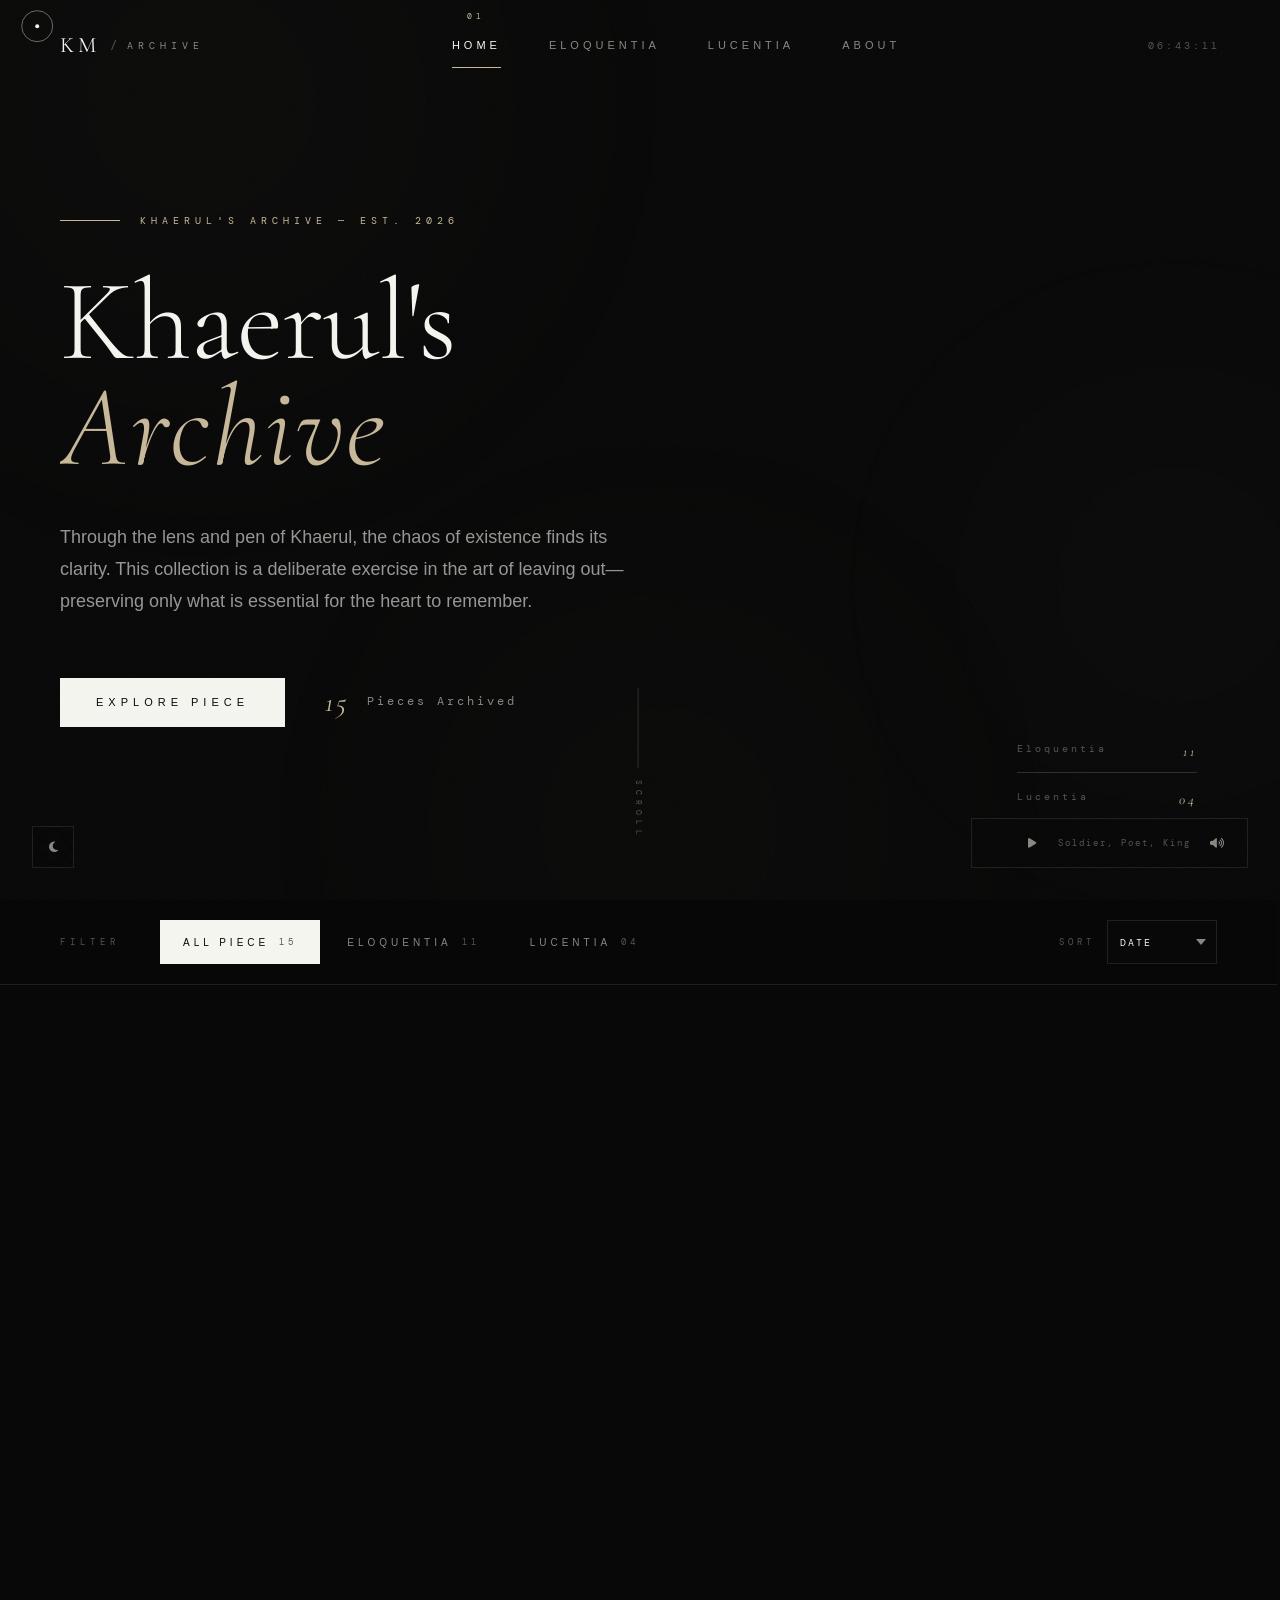
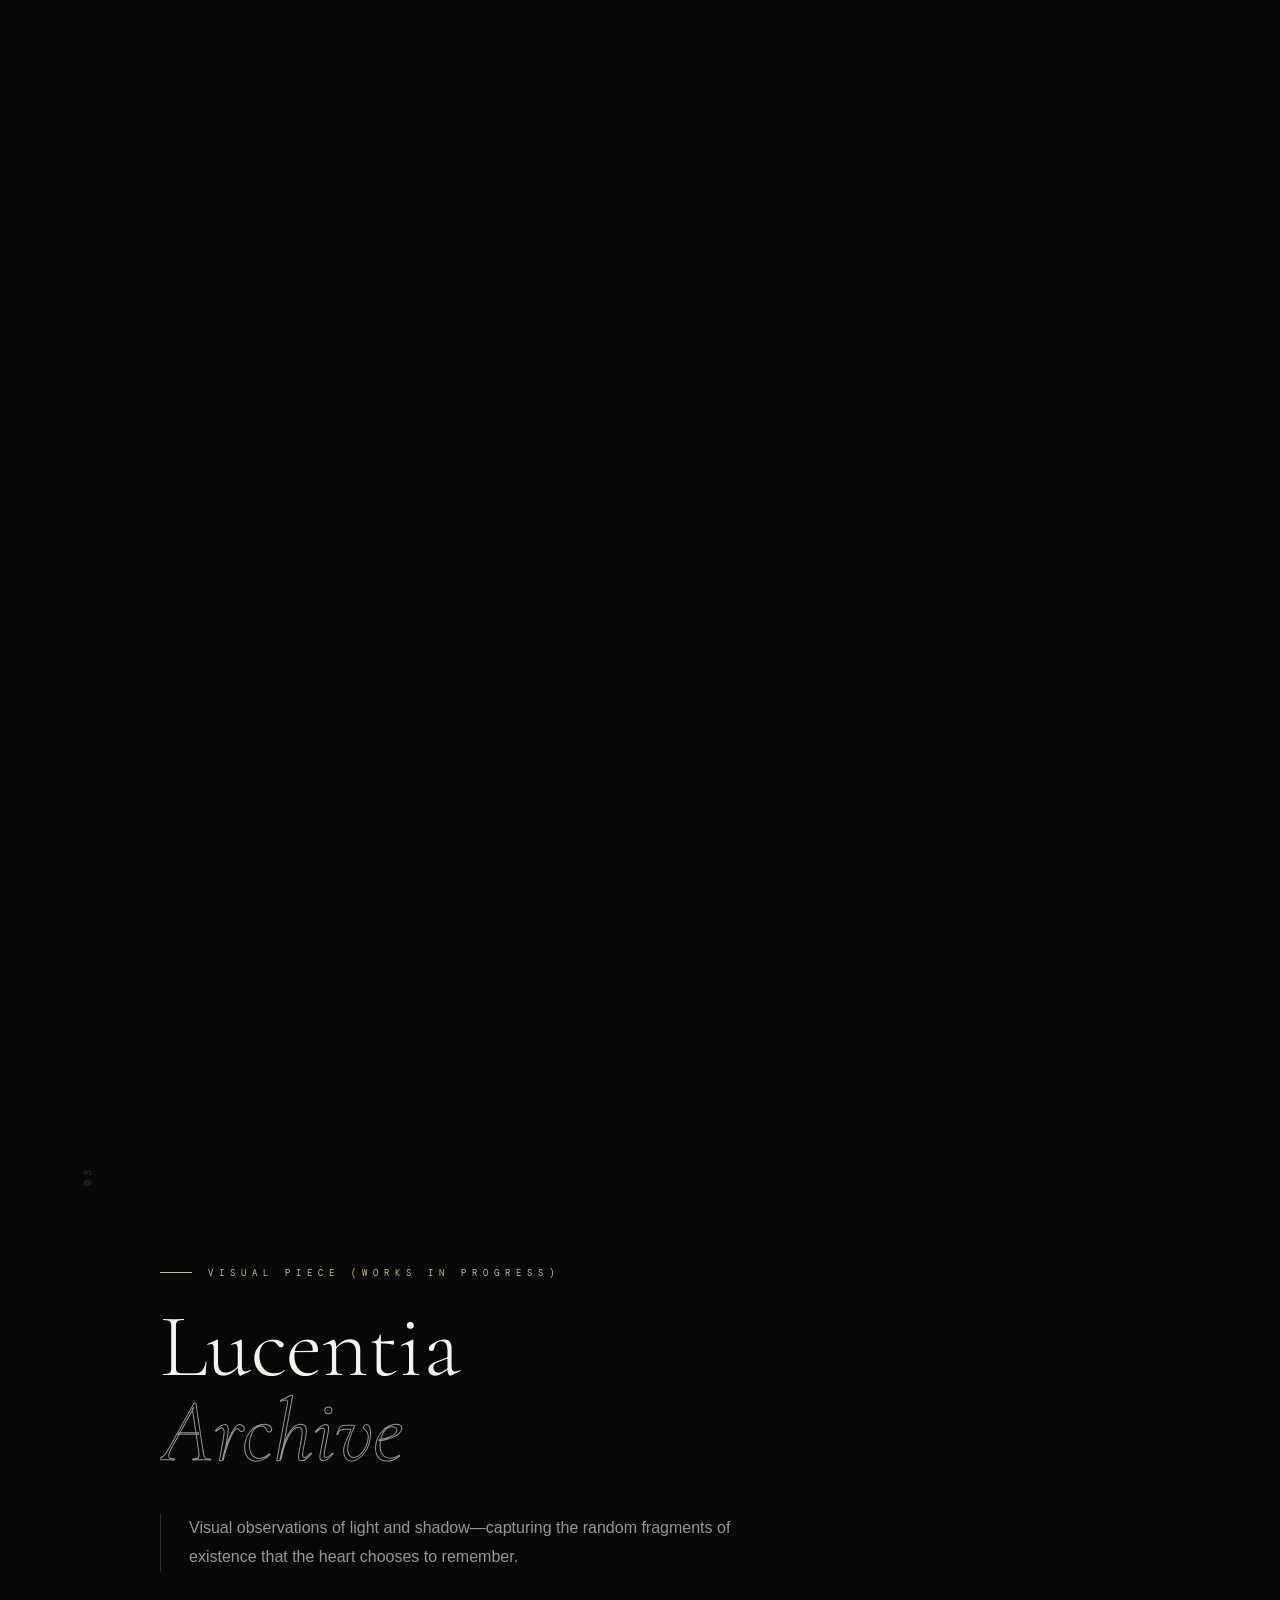
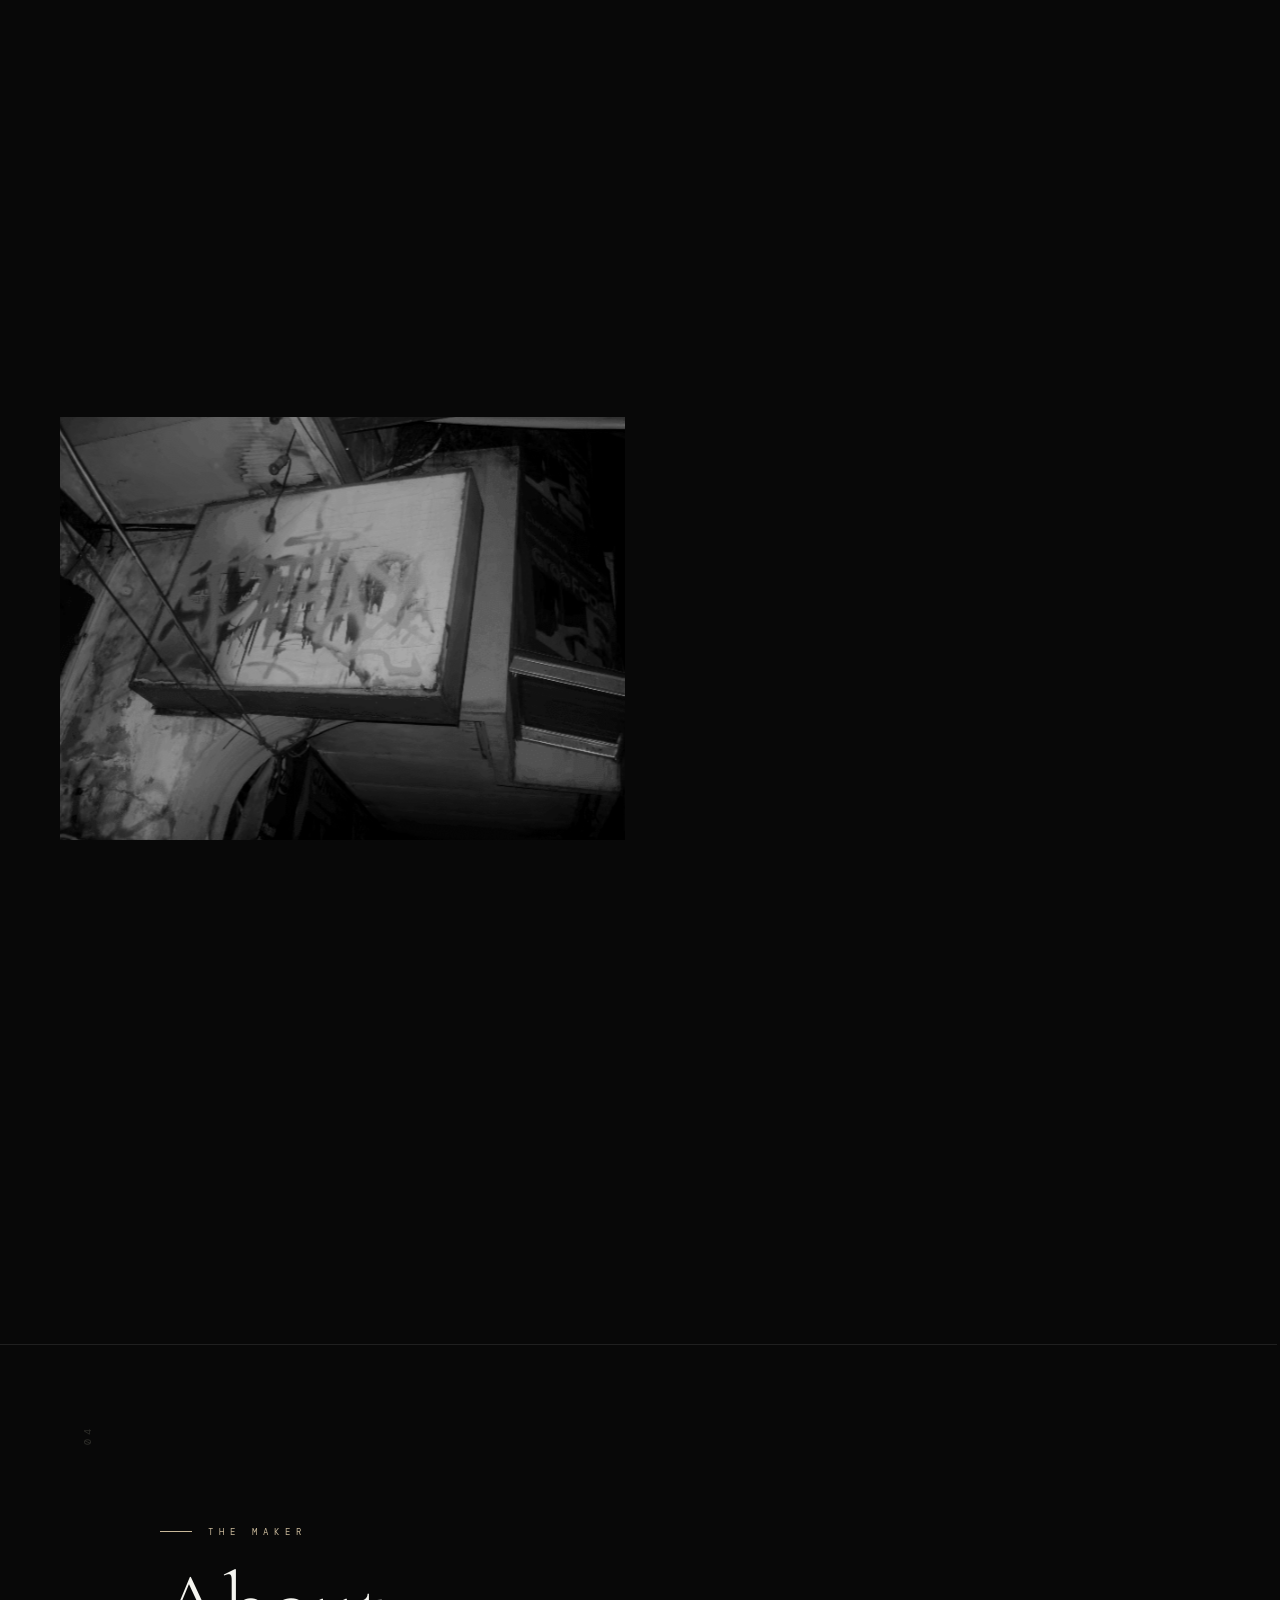
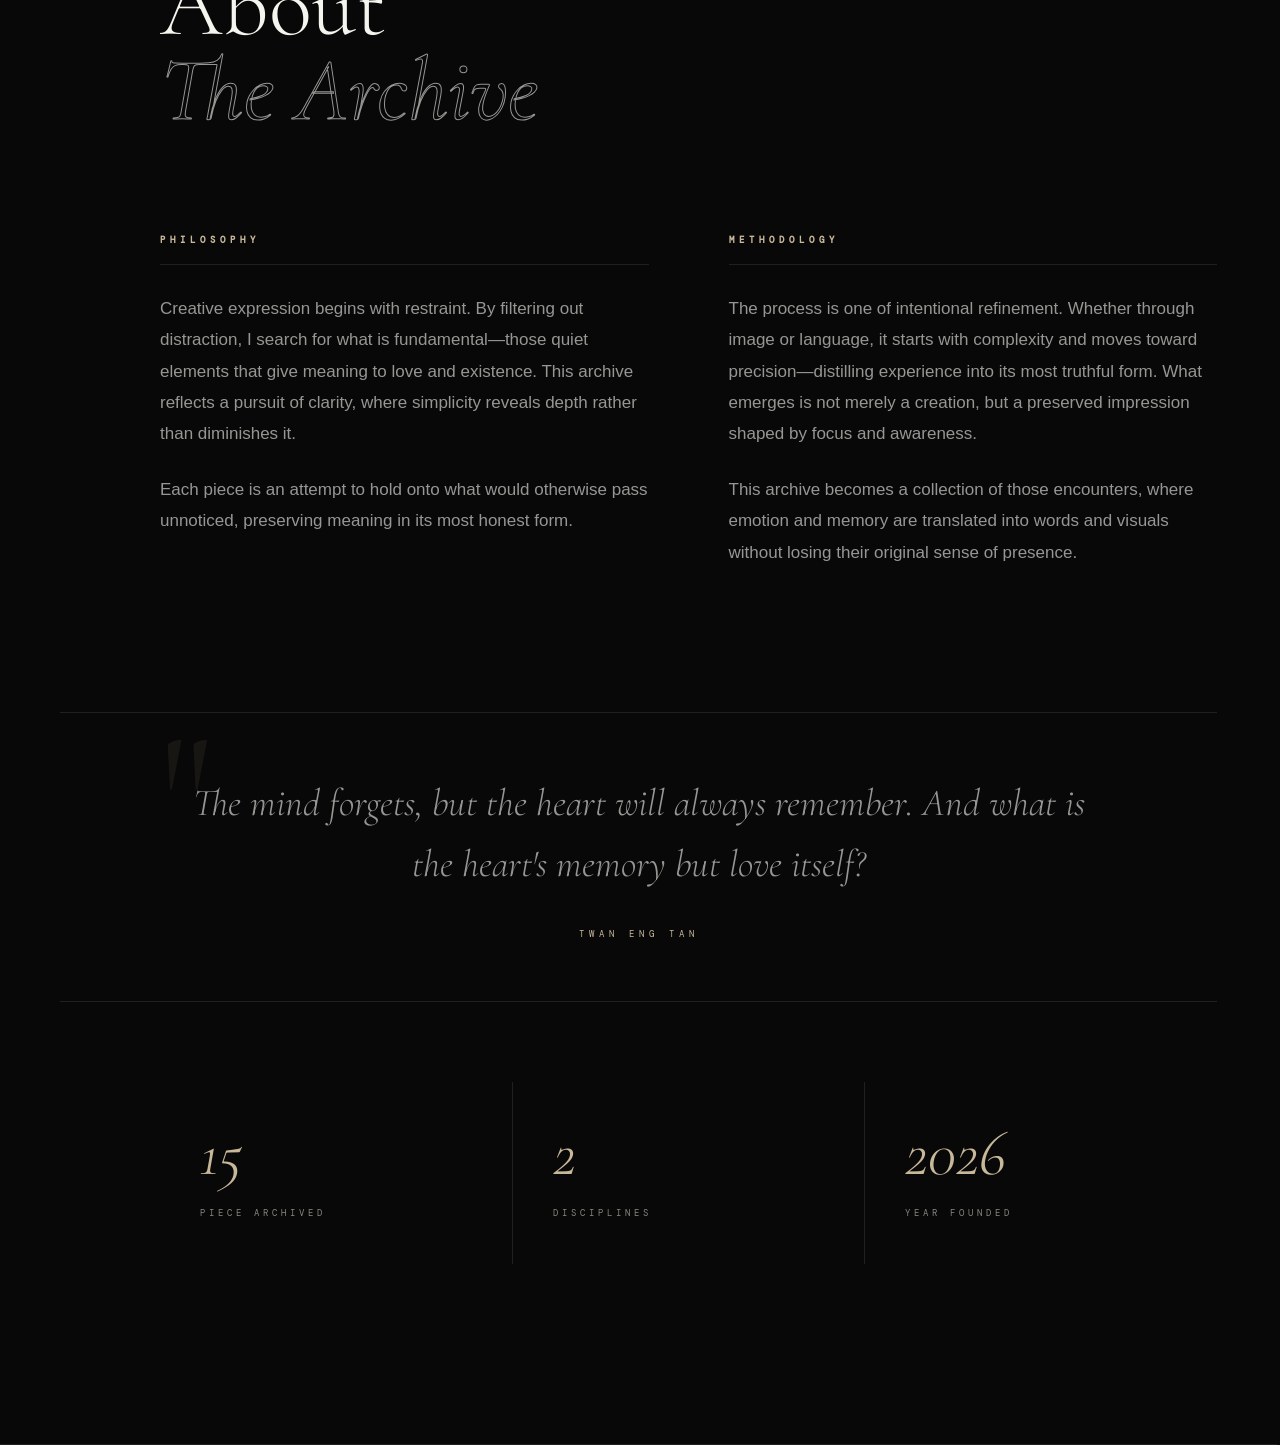
==== commit 3f1653b4: "Add files via upload" ====
--- a/index.html
+++ b/index.html
@@ -1,229 +1,225 @@
-<!doctype html>
+<!DOCTYPE html>
 <html lang="en">
 <head>
-    <meta charset="utf-8">
-    <meta name="viewport" content="width=device-width, initial-scale=1, viewport-fit=cover">
-    <meta name="color-scheme" content="dark light">
-    <meta name="description" content="Khaerul's Archive — a personal collection of writing, photography, memories, and observations on life and love.">
-    <meta property="og:type" content="website">
-    <meta property="og:title" content="Khaerul's Archive — A Living Collection">
-    <meta property="og:description" content="Through the lens and pen of Khaerul, fragments of existence find a place to remain.">
-    <meta name="theme-color" content="#090a09">
-    <title>Khaerul's Archive — A Living Collection</title>
-
+    <meta charset="UTF-8">
+    <meta name="viewport" content="width=device-width, initial-scale=1.0, viewport-fit=cover">
+    <meta name="theme-color" content="#080808">
+    <title>KM's Archive</title>
     <link rel="preconnect" href="https://fonts.googleapis.com">
     <link rel="preconnect" href="https://fonts.gstatic.com" crossorigin>
-    <link href="https://fonts.googleapis.com/css2?family=Cormorant+Garamond:ital,wght@0,300;0,400;0,500;0,600;1,300;1,400;1,500&family=DM+Mono:wght@300;400;500&family=Manrope:wght@300;400;500;600;700&display=swap" rel="stylesheet">
-    <link rel="stylesheet" href="https://cdnjs.cloudflare.com/ajax/libs/font-awesome/6.5.2/css/all.min.css" referrerpolicy="no-referrer">
+    <link href="https://fonts.googleapis.com/css2?family=Cormorant+Garamond:ital,wght@0,300;0,400;0,500;1,300;1,400&family=DM+Mono:wght@300;400&display=swap" rel="stylesheet">
+    <link rel="stylesheet" href="https://cdnjs.cloudflare.com/ajax/libs/font-awesome/6.4.0/css/all.min.css">
     <link rel="stylesheet" href="style.css">
 </head>
 <body>
-    <a class="skip-link" href="#mainContent">Skip to content</a>
-
     <div class="cursor" id="cursor" aria-hidden="true">
-        <span class="cursor-dot"></span>
-        <span class="cursor-ring"></span>
-        <span class="cursor-label" id="cursorLabel"></span>
-    </div>
-
-    <div class="loader" id="loader" role="status" aria-label="Loading archive">
+        <div class="cursor-dot"></div>
+        <div class="cursor-ring"></div>
+        <div class="cursor-label" id="cursorLabel"></div>
+    </div>
+
+    <div class="loader" id="loader" role="status" aria-label="Loading">
         <div class="loader-inner">
-            <div class="loader-logo">KM ARCHIVE</div>
-            <div class="loader-line"><div class="loader-line-inner" id="loaderProgress"></div></div>
-            <div class="loader-text" id="loaderText">PREPARING THE COLLECTION</div>
+            <div class="loader-logo">KM ARCHIVE'S</div>
+            <div class="loader-line">
+                <div class="loader-line-inner" id="loaderProgress"></div>
+            </div>
+            <div class="loader-text" id="loaderText">INITIALIZING ARCHIVE</div>
             <div class="loader-count" id="loaderCount">000</div>
         </div>
-        <div class="loader-corners" aria-hidden="true"><span></span><span></span><span></span><span></span></div>
+        <div class="loader-corners" aria-hidden="true">
+            <span></span><span></span><span></span><span></span>
+        </div>
     </div>
 
     <div class="noise-overlay" aria-hidden="true"></div>
+
     <div class="ambient-orbs" aria-hidden="true">
-        <div class="orb orb-1"></div><div class="orb orb-2"></div><div class="orb orb-3"></div>
-    </div>
+        <div class="orb orb-1"></div>
+        <div class="orb orb-2"></div>
+        <div class="orb orb-3"></div>
+    </div>
+
+    <div class="audio-player" id="audioPlayer" role="region" aria-label="Audio player">
+        <div class="audio-visualizer" id="audioViz" aria-hidden="true">
+            <span></span><span></span><span></span><span></span><span></span>
+        </div>
+        <button class="audio-btn" id="playBtn" aria-label="Play music"><i class="fas fa-play"></i></button>
+        <button class="audio-btn" id="pauseBtn" style="display:none;" aria-label="Pause music"><i class="fas fa-pause"></i></button>
+        <span class="audio-track">Soldier, Poet, King</span>
+        <button class="audio-btn" id="volumeBtn" aria-label="Toggle volume"><i class="fas fa-volume-up"></i></button>
+    </div>
+
+    <button class="theme-toggle" id="themeToggle" aria-label="Toggle light/dark theme">
+        <i class="fas fa-moon theme-icon"></i>
+    </button>
+
+    <a href="#home" class="back-to-top" id="backToTop" aria-label="Back to top">
+        <i class="fas fa-arrow-up"></i>
+    </a>
 
     <header class="header" id="header">
         <div class="header-progress" id="headerProgress" aria-hidden="true"></div>
-        <a href="#home" class="logo" aria-label="Khaerul's Archive — home">
-            <span class="logo-km">KM</span><span class="logo-sep">/</span><span class="logo-archive">ARCHIVE</span>
+        <a href="#home" class="logo" aria-label="KM Archive home">
+            <span class="logo-km">KM</span>
+            <span class="logo-sep" aria-hidden="true">/</span>
+            <span class="logo-archive">ARCHIVE</span>
         </a>
-        <nav class="nav" id="mainNav" aria-label="Main navigation">
+        <nav class="nav" id="mainNav" role="navigation" aria-label="Main navigation">
             <div class="nav-links">
-                <a href="#home" class="nav-link active" data-index="01">Home</a>
-                <a href="#eloquentia" class="nav-link" data-index="02">Eloquentia</a>
-                <a href="#lucentia" class="nav-link" data-index="03">Lucentia</a>
-                <a href="#about" class="nav-link" data-index="04">About</a>
+                <a href="#home"        class="nav-link active" data-index="01">Home</a>
+                <a href="#eloquentia"     class="nav-link"        data-index="02">Eloquentia</a>
+                <a href="#lucentia" class="nav-link"        data-index="03">Lucentia</a>
+                <a href="#about"       class="nav-link"        data-index="04">About</a>
             </div>
         </nav>
-        <div class="header-tools">
-            <div class="header-time" id="headerTime" aria-label="Local time"></div>
-            <button class="nav-toggle" id="navToggle" type="button" aria-label="Open navigation" aria-expanded="false" aria-controls="mainNav">
-                <span></span><span></span><span></span>
+        <div class="header-time" id="headerTime" aria-live="off"></div>
+    </header>
+
+    <section class="hero" id="home" aria-label="Hero">
+        <canvas class="hero-canvas" id="heroCanvas" aria-hidden="true"></canvas>
+        <div class="hero-content">
+            <div class="hero-eyebrow" aria-hidden="true">
+                <span class="eyebrow-line"></span>
+                <span class="eyebrow-text">KHAERUL'S ARCHIVE — EST. 2026</span>
+            </div>
+            <h1 class="hero-title">
+                <span class="hero-word" data-word="KHAERUL'S">Khaerul's</span>
+                <em class="hero-word hero-word-italic" data-word="ARCHIVE">Archive</em>
+            </h1>
+            <p class="hero-subtitle">Through the lens and pen of Khaerul, the chaos of existence finds its clarity. This collection is a deliberate exercise in the art of leaving out—preserving only what is essential for the heart to remember.</p>
+            <div class="hero-cta">
+                <a href="#eloquentia" class="cta-btn"><span>Explore Piece</span></a>
+                <span class="hero-count"><em>15</em> Pieces Archived</span>
+            </div>
+        </div>
+        <div class="hero-scroll-indicator" aria-hidden="true">
+            <div class="scroll-track">
+                <div class="scroll-thumb"></div>
+            </div>
+            <span>SCROLL</span>
+        </div>
+        <div class="hero-index" aria-hidden="true">
+            <div class="hero-index-item">Eloquentia <span>11</span></div>
+            <div class="hero-index-item">Lucentia <span>04</span></div>
+        </div>
+    </section>
+
+    <div class="category-nav" id="categoryNav" role="navigation" aria-label="Content filter">
+        <div class="container">
+            <div class="category-row">
+                <div class="category-label" aria-hidden="true">FILTER</div>
+                <div class="category-buttons" role="group" aria-label="Filter by category">
+                    <button class="category-btn active" data-category="all">
+                        <span class="btn-text">All Piece</span>
+                        <span class="btn-count" aria-label="15 items">15</span>
+                    </button>
+                    <button class="category-btn" data-category="eloquentia">
+                        <span class="btn-text">Eloquentia</span>
+                        <span class="btn-count" aria-label="11 items">11</span>
+                    </button>
+                    <button class="category-btn" data-category="lucentia">
+                        <span class="btn-text">Lucentia</span>
+                        <span class="btn-count" aria-label="4 items">04</span>
+                    </button>
+                </div>
+                <div class="category-sort">
+                    <span class="sort-label" id="sort-label">SORT</span>
+                    <select class="filter-select" id="sortSelect" aria-labelledby="sort-label">
+                        <option value="date">Date</option>
+                        <option value="title">Title</option>
+                        <option value="featured">Featured</option>
+                    </select>
+                </div>
+            </div>
+        </div>
+    </div>
+
+    <section class="gallery-section" id="eloquentia" aria-label="Eloquentia archive">
+        <div class="section-number" aria-hidden="true">02</div>
+        <div class="container">
+            <div class="section-header">
+                <div class="section-kicker">WRITTEN PIECE</div>
+                <h2 class="section-title">
+                    <span class="section-title-line">Eloquentia</span>
+                    <span class="section-title-line section-title-outline">Archive</span>
+                </h2>
+                <p class="section-subtitle">Linguistic explorations on life and love—distilling the vastness of human experience into its most meaningful forms.</p>
+            </div>
+            <div class="gallery-grid eloquentia-gallery" role="list"></div>
+        </div>
+    </section>
+
+    <section class="gallery-section" id="lucentia" aria-label="Lucentia archive">
+        <div class="section-number" aria-hidden="true">03</div>
+        <div class="container">
+            <div class="section-header">
+                <div class="section-kicker">VISUAL PIECE (works in progress)</div>
+                <h2 class="section-title">
+                    <span class="section-title-line">Lucentia</span>
+                    <span class="section-title-line section-title-outline">Archive</span>
+                </h2>
+                <p class="section-subtitle">Visual observations of light and shadow—capturing the random fragments of existence that the heart chooses to remember.</p>
+            </div>
+            <div class="gallery-grid lucentia-gallery" role="list"></div>
+        </div>
+    </section>
+
+    <section class="gallery-section about-section" id="about" aria-label="About the archive">
+        <div class="section-number" aria-hidden="true">04</div>
+        <div class="container">
+            <div class="section-header">
+                <div class="section-kicker">THE MAKER</div>
+                <h2 class="section-title">
+                    <span class="section-title-line">About</span>
+                    <span class="section-title-line section-title-outline">The Archive</span>
+                </h2>
+            </div>
+            <div class="about-grid">
+                <div class="about-col">
+                    <h3 class="about-heading">Philosophy</h3>
+                    <p class="about-text">Creative expression begins with restraint. By filtering out distraction, I search for what is fundamental—those quiet elements that give meaning to love and existence. This archive reflects a pursuit of clarity, where simplicity reveals depth rather than diminishes it.</p>
+                    <p class="about-text">Each piece is an attempt to hold onto what would otherwise pass unnoticed, preserving meaning in its most honest form.</p>
+                </div>
+                <div class="about-col">
+                    <h3 class="about-heading">Methodology</h3>
+                    <p class="about-text">The process is one of intentional refinement. Whether through image or language, it starts with complexity and moves toward precision—distilling experience into its most truthful form. What emerges is not merely a creation, but a preserved impression shaped by focus and awareness.</p>
+                    <p class="about-text">This archive becomes a collection of those encounters, where emotion and memory are translated into words and visuals without losing their original sense of presence.</p>
+                </div>
+            </div>
+            <div class="about-quote">
+                <div class="quote-mark" aria-hidden="true">"</div>
+                <blockquote>The mind forgets, but the heart will always remember. And what is the heart's memory but love itself?</blockquote>
+                <cite>Twan Eng Tan</cite>
+            </div>
+            <div class="about-stats">
+                <div class="stat-item">
+                    <span class="stat-num">15</span>
+                    <span class="stat-label">Piece Archived</span>
+                </div>
+                <div class="stat-item">
+                    <span class="stat-num">2</span>
+                    <span class="stat-label">Disciplines</span>
+                </div>
+                <div class="stat-item">
+                    <span class="stat-num">2026</span>
+                    <span class="stat-label">Year Founded</span>
+                </div>
+            </div>
+        </div>
+    </section>
+
+    <div class="modal" id="detailModal" role="dialog" aria-modal="true" aria-labelledby="modalTitle">
+        <div class="modal-backdrop" id="modalBackdrop"></div>
+        <div class="modal-content">
+            <button class="modal-close" id="modalClose" aria-label="Close">
+                <span></span><span></span>
             </button>
-        </div>
-    </header>
-
-    <button class="theme-toggle" id="themeToggle" type="button" aria-label="Switch to light theme" title="Switch theme">
-        <i class="fas fa-moon theme-icon" aria-hidden="true"></i>
-    </button>
-
-    <a href="#home" class="back-to-top" id="backToTop" aria-label="Back to top" title="Back to top">
-        <i class="fas fa-arrow-up" aria-hidden="true"></i>
-    </a>
-
-    <main id="mainContent">
-        <section class="hero" id="home" aria-label="Introduction">
-            <canvas class="hero-canvas" id="heroCanvas" aria-hidden="true"></canvas>
-            <div class="hero-grain" aria-hidden="true"></div>
-            <div class="hero-content">
-                <div class="hero-eyebrow">
-                    <span class="eyebrow-line"></span>
-                    <span class="eyebrow-text">A PERSONAL COLLECTION · EST. 2026</span>
-                </div>
-                <h1 class="hero-title">
-                    <span class="hero-word" data-word="KHAERUL'S">Khaerul's</span>
-                    <em class="hero-word hero-word-italic" data-word="ARCHIVE">Archive</em>
-                </h1>
-                <p class="hero-subtitle">Through the lens and pen of Khaerul, the chaos of existence finds its clarity. A deliberate exercise in the art of leaving out—preserving only what is essential for the heart to remember.</p>
-                <div class="hero-cta">
-                    <a href="#eloquentia" class="cta-btn"><span>Explore the collection</span><i class="fa-solid fa-arrow-down" aria-hidden="true"></i></a>
-                    <span class="hero-count"><em id="heroTotalCount">15</em><span>pieces preserved</span></span>
-                </div>
-            </div>
-            <div class="hero-scroll-indicator" aria-hidden="true">
-                <div class="scroll-track"><div class="scroll-thumb"></div></div><span>SCROLL TO DISCOVER</span>
-            </div>
-            <div class="hero-index" aria-hidden="true">
-                <div class="hero-index-item">Eloquentia <span id="heroWritingCount">11</span></div>
-                <div class="hero-index-item">Lucentia <span id="heroVisualCount">04</span></div>
-            </div>
-            <div class="hero-side-note" aria-hidden="true">WORDS · IMAGES · MEANING</div>
-        </section>
-
-        <section class="archive-browser" id="archiveBrowser" aria-label="Browse the archive">
-            <div class="container">
-                <div class="browser-topline">
-                    <span class="browser-label">THE COLLECTION</span>
-                    <span class="browser-hint"><kbd>/</kbd> to search <span class="hint-separator">·</span> <kbd>Esc</kbd> to clear</span>
-                </div>
-                <div class="category-row">
-                    <div class="category-buttons" role="group" aria-label="Filter collection">
-                        <button class="category-btn active" type="button" data-category="all" aria-pressed="true"><span class="btn-text">All pieces</span><span class="btn-count" data-count="all">15</span></button>
-                        <button class="category-btn" type="button" data-category="eloquentia" aria-pressed="false"><span class="btn-text">Eloquentia</span><span class="btn-count" data-count="eloquentia">11</span></button>
-                        <button class="category-btn" type="button" data-category="lucentia" aria-pressed="false"><span class="btn-text">Lucentia</span><span class="btn-count" data-count="lucentia">04</span></button>
-                        <button class="category-btn saved-filter" type="button" data-category="saved" aria-pressed="false"><i class="fa-regular fa-bookmark" aria-hidden="true"></i><span class="btn-text">Saved</span><span class="btn-count" data-count="saved">00</span></button>
-                    </div>
-                    <label class="search-control" for="archiveSearch">
-                        <i class="fa-solid fa-magnifying-glass" aria-hidden="true"></i>
-                        <input id="archiveSearch" type="search" placeholder="Search the archive..." autocomplete="off" spellcheck="false">
-                        <button class="search-clear" id="searchClear" type="button" aria-label="Clear search" hidden><i class="fa-solid fa-xmark" aria-hidden="true"></i></button>
-                        <kbd class="search-shortcut" aria-hidden="true">/</kbd>
-                    </label>
-                    <label class="category-sort" for="sortSelect"><span class="sort-label">SORT BY</span>
-                        <select class="filter-select" id="sortSelect">
-                            <option value="date-desc">Newest</option>
-                            <option value="date-asc">Oldest</option>
-                            <option value="title-asc">Title A–Z</option>
-                            <option value="featured">Featured</option>
-                        </select>
-                    </label>
-                </div>
-                <div class="filter-feedback" aria-live="polite" aria-atomic="true">
-                    <span id="filterStatus">Showing all 15 pieces</span>
-                    <span class="filter-status-line" aria-hidden="true"></span>
-                    <span class="filter-status-note">A catalogue of things worth keeping.</span>
-                </div>
-                <div class="global-empty" id="globalEmpty" hidden>
-                    <span class="empty-symbol">∅</span>
-                    <span class="empty-title">No pieces found.</span>
-                    <span class="empty-copy">Try a different search, or save a few pieces to build your own collection.</span>
-                </div>
-            </div>
-        </section>
-
-        <section class="gallery-section" id="eloquentia" aria-label="Eloquentia written archive">
-            <div class="section-number" aria-hidden="true">02</div>
-            <div class="container">
-                <div class="section-header">
-                    <div class="section-kicker">01 / WRITTEN PIECES</div>
-                    <h2 class="section-title"><span class="section-title-line">Eloquentia</span><span class="section-title-line section-title-outline">In words.</span></h2>
-                    <p class="section-subtitle">Linguistic explorations on life and love—distilling the vastness of human experience into its most meaningful forms.</p>
-                </div>
-                <div class="gallery-grid eloquentia-gallery" role="list" aria-label="Written pieces"></div>
-            </div>
-        </section>
-
-        <section class="gallery-section lucentia-section" id="lucentia" aria-label="Lucentia visual archive">
-            <div class="section-number" aria-hidden="true">03</div>
-            <div class="container">
-                <div class="section-header">
-                    <div class="section-kicker">02 / VISUAL STUDIES · IN PROGRESS</div>
-                    <h2 class="section-title"><span class="section-title-line">Lucentia</span><span class="section-title-line section-title-outline">In light.</span></h2>
-                    <p class="section-subtitle">Visual observations of light and shadow—capturing the quiet fragments of existence that the heart chooses to remember.</p>
-                </div>
-                <div class="gallery-grid lucentia-gallery" role="list" aria-label="Visual studies"></div>
-            </div>
-        </section>
-
-        <section class="gallery-section about-section" id="about" aria-label="About the archive">
-            <div class="section-number" aria-hidden="true">04</div>
-            <div class="container">
-                <div class="section-header">
-                    <div class="section-kicker">THE PERSON BEHIND THE PIECES</div>
-                    <h2 class="section-title"><span class="section-title-line">About</span><span class="section-title-line section-title-outline">The archive.</span></h2>
-                </div>
-                <div class="about-grid">
-                    <div class="about-col">
-                        <h3 class="about-heading">Philosophy</h3>
-                        <p class="about-text">Creative expression begins with restraint. By filtering out distraction, I search for what is fundamental—those quiet elements that give meaning to love and existence. This archive reflects a pursuit of clarity, where simplicity reveals depth rather than diminishes it.</p>
-                        <p class="about-text">Each piece is an attempt to hold onto what would otherwise pass unnoticed, preserving meaning in its most honest form.</p>
-                    </div>
-                    <div class="about-col">
-                        <h3 class="about-heading">Methodology</h3>
-                        <p class="about-text">The process is one of intentional refinement. Whether through image or language, it starts with complexity and moves toward precision—distilling experience into its most truthful form. What emerges is not merely a creation, but a preserved impression shaped by focus and awareness.</p>
-                        <p class="about-text">This archive becomes a collection of those encounters, where emotion and memory are translated into words and visuals without losing their original sense of presence.</p>
-                    </div>
-                </div>
-                <div class="about-quote">
-                    <div class="quote-mark" aria-hidden="true">“</div>
-                    <blockquote>The mind forgets, but the heart will always remember. And what is the heart's memory but love itself?</blockquote>
-                    <cite>Twan Eng Tan</cite>
-                </div>
-                <div class="about-stats">
-                    <div class="stat-item"><span class="stat-num" data-stat="pieces">15</span><span class="stat-label">Pieces archived</span></div>
-                    <div class="stat-item"><span class="stat-num">02</span><span class="stat-label">Creative disciplines</span></div>
-                    <div class="stat-item"><span class="stat-num">2026</span><span class="stat-label">Year founded</span></div>
-                </div>
-            </div>
-        </section>
-    </main>
-
-    <footer class="site-footer">
-        <div class="container footer-inner">
-            <a href="#home" class="footer-mark" aria-label="Back to top">KM<span> / ARCHIVE</span></a>
-            <p class="footer-note">A place for the things time should not take away.</p>
-            <span class="footer-copyright">© <span id="footerYear">2026</span> KHAERUL</span>
-        </div>
-    </footer>
-
-    <div class="audio-player" id="audioPlayer" role="group" aria-label="Ambient audio controls">
-        <div class="audio-visualizer" id="audioViz" aria-hidden="true"><span></span><span></span><span></span><span></span><span></span></div>
-        <button class="audio-btn" id="playBtn" type="button" aria-label="Play ambient audio" title="Play"><i class="fas fa-play" aria-hidden="true"></i></button>
-        <button class="audio-btn" id="pauseBtn" type="button" aria-label="Pause ambient audio" title="Pause" hidden><i class="fas fa-pause" aria-hidden="true"></i></button>
-        <span class="audio-track">Soldier, Poet, King</span>
-        <button class="audio-btn" id="volumeBtn" type="button" aria-label="Mute audio" title="Mute"><i class="fas fa-volume-high" aria-hidden="true"></i></button>
-    </div>
-
-    <div class="modal" id="detailModal" role="dialog" aria-modal="true" aria-labelledby="modalTitle" aria-hidden="true">
-        <div class="modal-backdrop" id="modalBackdrop"></div>
-        <div class="modal-content" id="modalContent" tabindex="-1">
-            <div class="modal-reading-progress" aria-hidden="true"><span id="modalReadingProgress"></span></div>
-            <button class="modal-close" id="modalClose" type="button" aria-label="Close details"><span></span><span></span></button>
             <div class="modal-body">
                 <div class="modal-media">
-                    <div class="modal-image-wrap" id="modalImageWrap">
-                        <img src="" alt="" class="modal-image" id="modalImage" draggable="false">
+                    <div class="modal-image-wrap">
+                        <img src="" alt="" class="modal-image" id="modalImage">
                         <div class="modal-image-overlay" aria-hidden="true"></div>
-                        <button class="image-expand" id="imageExpand" type="button" aria-label="Open image viewer"><i class="fa-solid fa-expand" aria-hidden="true"></i><span>EXPAND</span></button>
                     </div>
                     <div class="modal-gallery" id="modalGallery" role="list" aria-label="Image gallery"></div>
                 </div>
@@ -233,21 +229,30 @@
                     <div class="modal-description" id="modalDescription"></div>
                     <div class="modal-divider" aria-hidden="true"></div>
                     <div class="modal-meta-grid">
-                        <div class="meta-item"><span class="meta-label">Date added</span><span class="meta-value" id="modalDate"></span></div>
-                        <div class="meta-item"><span class="meta-label">Category</span><span class="meta-value" id="modalCategory2"></span></div>
-                        <div class="meta-item"><span class="meta-label">Type</span><span class="meta-value" id="modalType"></span></div>
-                        <div class="meta-item"><span class="meta-label">Status</span><span class="meta-value meta-preserved">Preserved</span></div>
-                        <div class="meta-item meta-full"><span class="meta-label">Accession no.</span><span class="meta-value meta-mono" id="modalId"></span></div>
-                    </div>
-                    <div class="modal-actions">
-                        <button class="modal-action-btn" id="modalFavorite" type="button"><i class="fa-regular fa-bookmark" aria-hidden="true"></i><span>Save piece</span></button>
-                        <button class="modal-action-btn" id="modalShare" type="button"><i class="fa-solid fa-arrow-up-from-bracket" aria-hidden="true"></i><span>Share</span></button>
-                        <button class="modal-action-btn" id="modalCopy" type="button"><i class="fa-regular fa-copy" aria-hidden="true"></i><span>Copy link</span></button>
+                        <div class="meta-item">
+                            <span class="meta-label">Date Added</span>
+                            <span class="meta-value" id="modalDate"></span>
+                        </div>
+                        <div class="meta-item">
+                            <span class="meta-label">Category</span>
+                            <span class="meta-value" id="modalCategory2"></span>
+                        </div>
+                        <div class="meta-item">
+                            <span class="meta-label">Type</span>
+                            <span class="meta-value" id="modalType"></span>
+                        </div>
+                        <div class="meta-item">
+                            <span class="meta-label">Status</span>
+                            <span class="meta-value meta-preserved">Preserved</span>
+                        </div>
+                        <div class="meta-item meta-full">
+                            <span class="meta-label">Accession No.</span>
+                            <span class="meta-value meta-mono" id="modalId"></span>
+                        </div>
                     </div>
                     <div class="modal-nav-row">
-                        <button class="modal-nav-btn" id="modalPrev" type="button" aria-label="Previous piece"><i class="fas fa-arrow-left" aria-hidden="true"></i> Prev</button>
-                        <span class="modal-position" id="modalPosition"></span>
-                        <button class="modal-nav-btn" id="modalNext" type="button" aria-label="Next piece">Next <i class="fas fa-arrow-right" aria-hidden="true"></i></button>
+                        <button class="modal-nav-btn" id="modalPrev" aria-label="Previous item"><i class="fas fa-arrow-left"></i> Prev</button>
+                        <button class="modal-nav-btn" id="modalNext" aria-label="Next item">Next <i class="fas fa-arrow-right"></i></button>
                     </div>
                     <p class="modal-swipe-hint">← swipe to navigate →</p>
                 </div>
@@ -255,18 +260,6 @@
         </div>
     </div>
 
-    <div class="lightbox" id="lightbox" role="dialog" aria-modal="true" aria-label="Image viewer" aria-hidden="true">
-        <button class="lightbox-backdrop" id="lbBackdrop" type="button" aria-label="Close image viewer"></button>
-        <div class="lightbox-shell">
-            <div class="lightbox-topbar"><div class="lightbox-heading"><span class="lightbox-overline">VISUAL ARCHIVE</span><span id="lbTitle">Image</span></div><div class="lightbox-counter" id="lbCounter">01 / 01</div><button class="lightbox-close" id="lbClose" type="button" aria-label="Close image viewer"><i class="fa-solid fa-xmark" aria-hidden="true"></i></button></div>
-            <div class="lightbox-stage" id="lbImgWrap"><button class="lightbox-nav lightbox-prev" id="lbPrev" type="button" aria-label="Previous image"><i class="fa-solid fa-arrow-left" aria-hidden="true"></i></button><img id="lbImg" class="lightbox-image" src="" alt="" draggable="false"><button class="lightbox-nav lightbox-next" id="lbNext" type="button" aria-label="Next image"><i class="fa-solid fa-arrow-right" aria-hidden="true"></i></button></div>
-            <div class="lightbox-bottombar"><span class="lightbox-tip">Scroll or use controls to zoom · Drag to explore</span><div class="lightbox-zoom-controls"><button id="lbZoomOut" type="button" aria-label="Zoom out">−</button><span id="lbZoomHint">100%</span><button id="lbZoomIn" type="button" aria-label="Zoom in">+</button><button id="lbZoomReset" type="button" aria-label="Reset zoom"><i class="fa-solid fa-compress" aria-hidden="true"></i></button></div></div>
-        </div>
-    </div>
-
-    <div class="toast" id="siteToast" role="status" aria-live="polite"></div>
-    <noscript><div class="noscript-note">This archive needs JavaScript enabled to display the complete collection.</div></noscript>
-
-    <script src="script.js" defer></script>
+    <script src="script.js"></script>
 </body>
 </html>
--- a/style.css
+++ b/style.css
@@ -1,3 +1,4 @@
+@import url('https://fonts.googleapis.com/css2?family=Cormorant+Garamond:ital,wght@0,300;0,400;0,500;0,600;1,300;1,400;1,500&family=DM+Mono:wght@300;400&display=swap');
 
 :root {
     --bg: #080808;
@@ -988,459 +989,4 @@
     .hero-title { font-size: 40px; }
     .cta-btn { padding: 14px 24px; font-size: 10px; }
     .category-btn { padding: 8px 10px; letter-spacing: 2px; }
-}
-/* ========================================================================
-   KM ARCHIVE — EDITORIAL REFINEMENT LAYER
-   Kept as a final layer so the original visual language remains recognisable.
-   ======================================================================== */
-:root {
-    --bg: #090a09;
-    --bg-2: #10120f;
-    --bg-3: #171a15;
-    --surface: #1d211b;
-    --white: #f3f0e8;
-    --white-dim: rgba(243, 240, 232, .68);
-    --white-faint: rgba(243, 240, 232, .12);
-    --white-ghost: rgba(243, 240, 232, .055);
-    --gray-a: #929188;
-    --gray-b: #66665e;
-    --gray-c: #343830;
-    --accent: #c6b58f;
-    --accent-dim: rgba(198, 181, 143, .28);
-    --accent-faint: rgba(198, 181, 143, .075);
-    --accent-warm: #dfcfad;
-    --font-body: 'Manrope', 'Helvetica Neue', Helvetica, Arial, sans-serif;
-    --content-width: 1440px;
-    --header-height: 88px;
-    --ease-expo: cubic-bezier(.19, 1, .22, 1);
-}
-
-body.light-mode {
-    --bg: #f4f1e9;
-    --bg-2: #ece8de;
-    --bg-3: #e4dfd2;
-    --surface: #ded8ca;
-    --white: #161813;
-    --white-dim: rgba(22, 24, 19, .72);
-    --white-faint: rgba(22, 24, 19, .13);
-    --white-ghost: rgba(22, 24, 19, .06);
-    --gray-a: #6e7067;
-    --gray-b: #929187;
-    --gray-c: #d0cbbf;
-    --accent: #8c7047;
-    --accent-dim: rgba(140, 112, 71, .24);
-    --accent-faint: rgba(140, 112, 71, .075);
-    --accent-warm: #735a37;
-}
-
-html { scroll-padding-top: calc(var(--header-height) + 28px); }
-body { min-width: 320px; cursor: auto; }
-body.custom-cursor { cursor: none; }
-body.modal-open, body.nav-open, body.lightbox-open { overflow: hidden; }
-[hidden] { display: none !important; }
-::selection { color: var(--bg); background: var(--accent); }
-
-.skip-link {
-    position: fixed; top: 12px; left: 12px; z-index: 200000;
-    padding: 12px 16px; background: var(--white); color: var(--bg);
-    font: 600 12px var(--font-body); transform: translateY(-160%);
-    transition: transform .2s ease; text-decoration: none;
-}
-.skip-link:focus { transform: translateY(0); }
-:focus-visible { outline: 2px solid var(--accent) !important; outline-offset: 4px; }
-button, input, select { font: inherit; }
-button { -webkit-tap-highlight-color: transparent; }
-
-.container { width: min(100%, var(--content-width)); padding-inline: clamp(22px, 5.5vw, 84px); }
-.header {
-    height: var(--header-height); padding: 0 clamp(22px, 5.5vw, 84px);
-    gap: clamp(20px, 3vw, 48px); background: linear-gradient(180deg, rgba(9,10,9,.92), rgba(9,10,9,0));
-}
-.header.scrolled { height: 74px; padding: 0 clamp(22px, 5.5vw, 84px); background: color-mix(in srgb, var(--bg) 86%, transparent); }
-body.light-mode .header { background: linear-gradient(180deg, rgba(244,241,233,.94), rgba(244,241,233,0)); }
-body.light-mode .header.scrolled { background: color-mix(in srgb, var(--bg) 88%, transparent); }
-.header::after { display: none; }
-.logo { position: relative; z-index: 2; gap: 10px; }
-.logo-km { font-size: 27px; letter-spacing: 3px; }
-.logo-archive { font-size: 9px; letter-spacing: 4px; }
-.nav { margin-left: auto; }
-.nav-links { gap: clamp(22px, 3.2vw, 48px); }
-.nav-link { font-size: 10px; letter-spacing: 2.4px; min-height: 42px; }
-.nav-link::before { font-size: 7px; letter-spacing: 1px; top: -8px; }
-.header-tools { display: flex; align-items: center; gap: 18px; position: relative; z-index: 1002; }
-.header-time { min-width: 46px; text-align: right; font-size: 9px; letter-spacing: 1.8px; color: var(--gray-a); }
-.nav-toggle { border: 1px solid var(--white-faint); width: 42px; height: 42px; align-items: center; justify-content: center; padding: 8px; }
-.nav-toggle span { width: 19px; }
-.nav-toggle span:nth-child(2) { width: 13px; margin-left: auto; }
-.nav-toggle.open span:nth-child(2) { width: 0; }
-
-.hero {
-    min-height: max(760px, 100svh); padding: 160px clamp(22px, 9vw, 140px) 120px;
-    isolation: isolate; background:
-        radial-gradient(ellipse at 76% 42%, rgba(152, 133, 98, .09), transparent 34%),
-        radial-gradient(ellipse at 6% 82%, rgba(83, 100, 76, .08), transparent 36%),
-        linear-gradient(135deg, var(--bg) 0%, var(--bg-2) 58%, var(--bg) 100%);
-}
-.hero::before {
-    content: ''; position: absolute; inset: 0; z-index: -1; pointer-events: none;
-    opacity: .34; background-image: linear-gradient(var(--white-ghost) 1px, transparent 1px), linear-gradient(90deg, var(--white-ghost) 1px, transparent 1px);
-    background-size: 88px 88px; mask-image: linear-gradient(90deg, transparent 4%, #000 62%, transparent 100%);
-}
-.hero::after {
-    content: ''; position: absolute; width: min(42vw, 640px); aspect-ratio: 1; right: 7%; top: 17%; z-index: -1;
-    border: 1px solid rgba(198,181,143,.13); border-radius: 50%; box-shadow: 0 0 0 42px rgba(198,181,143,.018), 0 0 0 110px rgba(198,181,143,.014), inset 0 0 90px rgba(198,181,143,.025);
-    pointer-events: none;
-}
-.hero-canvas { opacity: .26; z-index: -1; }
-.hero-grain { position: absolute; inset: 0; pointer-events: none; opacity: .24; z-index: 0; background: radial-gradient(ellipse at 20% 20%, transparent 20%, rgba(0,0,0,.22) 100%); }
-.hero-content { max-width: 1020px; z-index: 2; }
-.hero-eyebrow { margin-bottom: clamp(28px, 4vw, 54px); gap: 17px; }
-.eyebrow-line { width: 46px; background: var(--accent); }
-.eyebrow-text { font-size: 9px; letter-spacing: 3.5px; }
-.hero-title { font-size: clamp(78px, 12vw, 174px); line-height: .78; letter-spacing: -.045em; margin-left: -.07em; margin-bottom: 46px; }
-.hero-word { transform: translateY(105%); }
-.hero-word-italic { padding-left: clamp(18px, 5vw, 78px); color: var(--accent); letter-spacing: -.02em; }
-.hero-subtitle { max-width: 550px; font-size: clamp(14px, 1.2vw, 16px); line-height: 1.95; letter-spacing: .005em; margin-bottom: 42px; }
-.hero-cta { gap: 32px; }
-.cta-btn {
-    display: inline-flex; align-items: center; gap: 26px; min-height: 58px; padding: 0 24px;
-    border: 1px solid var(--accent); color: var(--bg); background: var(--accent);
-    font-size: 9px; letter-spacing: 2.4px; transition: color .3s, background .3s, border-color .3s, transform .4s var(--ease-expo);
-}
-.cta-btn::before { background: var(--white); }
-.cta-btn i { font-size: 11px; transition: transform .35s var(--ease-expo); }
-.cta-btn:hover { color: var(--bg); transform: translateY(-3px); }
-.cta-btn:hover i { transform: translateY(3px); }
-.hero-count { display: inline-flex; align-items: center; gap: 9px; font-size: 9px; letter-spacing: 2px; text-transform: uppercase; }
-.hero-count em { font-size: 36px; margin-right: 0; }
-.hero-scroll-indicator { bottom: 54px; gap: 10px; }
-.scroll-track { height: 62px; }
-.hero-scroll-indicator span { font-size: 7px; letter-spacing: 3px; }
-.hero-index { right: clamp(22px, 5.5vw, 84px); bottom: 72px; gap: 12px; }
-.hero-index-item { min-width: 154px; font-size: 8px; letter-spacing: 2px; }
-.hero-side-note { position: absolute; right: 3.3%; top: 45%; writing-mode: vertical-rl; font: 8px var(--font-mono); letter-spacing: 4px; color: var(--gray-b); opacity: 0; transform: translateY(16px); }
-
-.archive-browser {
-    position: sticky; top: 73px; z-index: 900; padding: 17px 0 13px;
-    background: color-mix(in srgb, var(--bg) 91%, transparent);
-    border-top: 1px solid var(--white-ghost); border-bottom: 1px solid var(--white-faint);
-    backdrop-filter: blur(24px) saturate(1.25); -webkit-backdrop-filter: blur(24px) saturate(1.25);
-}
-.browser-topline { display: flex; justify-content: space-between; align-items: center; margin-bottom: 8px; }
-.browser-label, .browser-hint, .sort-label { font: 8px var(--font-mono); letter-spacing: 2.8px; color: var(--gray-a); text-transform: uppercase; }
-.browser-hint { letter-spacing: 1.2px; color: var(--gray-b); text-transform: none; }
-.browser-hint kbd, .search-shortcut { display: inline-grid; place-items: center; min-width: 18px; height: 18px; border: 1px solid var(--white-faint); font: 8px var(--font-mono); color: var(--accent); border-radius: 2px; }
-.hint-separator { margin: 0 7px; color: var(--gray-b); }
-.category-row { display: grid; grid-template-columns: minmax(0, 1fr) minmax(220px, 320px) auto; align-items: center; gap: 16px; }
-.category-buttons { display: flex; gap: 5px; flex: initial; flex-wrap: nowrap; min-width: 0; }
-.category-btn {
-    padding: 8px 13px; min-height: 40px; gap: 8px; font: 9px var(--font-body); letter-spacing: 1.1px;
-    border: 1px solid transparent; color: var(--gray-a); white-space: nowrap; border-radius: 2px;
-}
-.category-btn .btn-count { font-size: 8px; color: var(--gray-b); }
-.category-btn:hover { border-color: var(--white-faint); color: var(--white); }
-.category-btn.active { background: var(--white); border-color: var(--white); color: var(--bg); }
-.category-btn.active .btn-count { color: var(--gray-a); }
-.category-btn.saved-filter.active { background: var(--accent); border-color: var(--accent); color: #151610; }
-.category-btn.saved-filter i { font-size: 10px; }
-.search-control {
-    height: 42px; display: flex; align-items: center; gap: 10px; padding: 0 12px;
-    border: 1px solid var(--white-faint); color: var(--gray-a); background: var(--white-ghost);
-    transition: border-color .25s, background .25s; min-width: 0;
-}
-.search-control:focus-within { border-color: var(--accent-dim); background: var(--accent-faint); }
-.search-control > i { font-size: 10px; color: var(--accent); }
-.search-control input { width: 100%; min-width: 0; border: 0; outline: 0; color: var(--white); background: transparent; font: 10px var(--font-body); letter-spacing: .25px; }
-.search-control input::placeholder { color: var(--gray-b); }
-.search-control input::-webkit-search-cancel-button { display: none; }
-.search-clear { flex: 0 0 24px; width: 24px; height: 24px; border: 0; border-radius: 50%; color: var(--gray-a); background: transparent; cursor: pointer; }
-.search-clear:hover { color: var(--white); background: var(--white-faint); }
-.search-shortcut { flex: 0 0 18px; }
-.category-sort { display: flex; gap: 8px; align-items: center; margin: 0; }
-.category-sort .sort-label { font-size: 7px; white-space: nowrap; }
-.filter-select { min-height: 40px; padding: 7px 28px 7px 10px; font-size: 8px; letter-spacing: 1.3px; background-color: var(--bg-2); border-radius: 2px; }
-.filter-feedback { display: flex; align-items: center; gap: 12px; margin-top: 10px; min-height: 15px; color: var(--gray-a); font: 8px var(--font-mono); letter-spacing: 1px; }
-.filter-status-line { width: 24px; height: 1px; background: var(--accent-dim); }
-.filter-status-note { margin-left: auto; color: var(--gray-b); }
-
-.gallery-section { padding: clamp(100px, 11vw, 166px) 0; }
-.gallery-section[hidden] { display: none !important; }
-.section-number { color: var(--gray-b); top: 84px; left: clamp(22px, 5.5vw, 84px); font-size: 8px; letter-spacing: 3px; }
-.section-header { padding-left: clamp(54px, 10vw, 150px); margin-bottom: clamp(48px, 6vw, 88px); }
-.section-kicker { font-size: 8px; letter-spacing: 3.6px; margin-bottom: 22px; }
-.section-kicker::before { width: 22px; }
-.section-title { font-size: clamp(66px, 8vw, 116px); letter-spacing: -.035em; line-height: .82; }
-.section-title-outline { -webkit-text-stroke: 1px color-mix(in srgb, var(--white) 46%, transparent); }
-.section-subtitle { max-width: 590px; margin-top: 28px; padding-left: 18px; font-size: 13px; line-height: 1.9; }
-.gallery-grid { columns: 2; column-gap: 22px; }
-.gallery-item { margin-bottom: 22px; background: var(--bg-2); }
-.gallery-item:focus-visible { outline-offset: 5px; }
-.visual-entry .item-image-container { min-height: 260px; aspect-ratio: 4 / 5; background: linear-gradient(140deg, var(--bg-3), var(--surface)); }
-.visual-entry:nth-child(2n) .item-image-container { aspect-ratio: 5 / 4; }
-.visual-entry .item-image { width: 100%; height: 100%; min-height: 260px; object-fit: cover; }
-.visual-entry .item-image.image-unavailable { opacity: 0; }
-.visual-entry .item-overlay { opacity: .25; background: linear-gradient(180deg, rgba(8,10,8,.02) 35%, rgba(8,10,8,.88) 100%); }
-.visual-entry .item-info { opacity: 1; transform: none; padding: 28px; }
-.visual-entry .item-title { font-size: clamp(24px, 2.7vw, 34px); }
-.visual-entry .item-category { font-size: 8px; letter-spacing: 2.8px; }
-.visual-entry .item-photo-count { opacity: 1; transform: none; bottom: auto; top: 18px; right: 18px; border-radius: 2px; font-size: 8px; letter-spacing: 1.2px; }
-.visual-entry .item-view { opacity: 1; transform: none; top: 18px; left: 18px; right: auto; border-radius: 2px; background: rgba(8,10,8,.3); backdrop-filter: blur(8px); }
-.visual-entry:hover .item-image { transform: scale(1.055); }
-.visual-entry:hover .item-overlay { opacity: .8; }
-.card-save {
-    display: grid; place-items: center; position: absolute; top: 18px; right: 18px; z-index: 5;
-    width: 36px; height: 36px; padding: 0; border: 1px solid rgba(243,240,232,.26); border-radius: 50%;
-    color: rgba(243,240,232,.9); background: rgba(9,10,9,.42); backdrop-filter: blur(12px);
-    font-size: 11px; cursor: pointer; transition: background .25s, color .25s, border-color .25s, transform .3s var(--ease-expo);
-}
-.card-save:hover { transform: translateY(-2px); border-color: var(--accent); color: var(--accent); }
-.card-save.is-saved { background: var(--accent); border-color: var(--accent); color: #171812; }
-.eloquentia-entry .card-save { position: static; width: 30px; height: 30px; background: transparent; color: var(--gray-a); border-color: var(--white-faint); }
-.eloquentia-entry .card-save.is-saved { background: var(--accent); border-color: var(--accent); color: #171812; }
-.wr-col-action { align-items: center; }
-.wr-featured-tag { font-size: 7px; letter-spacing: 2px; }
-.eloquentia-entry { border-color: var(--white-faint); padding: 36px 0; }
-.eloquentia-entry::before { left: -1px; width: 2px; }
-.eloquentia-entry::after { background: linear-gradient(90deg, var(--accent-faint), transparent 70%); }
-.wr-num { font-size: 9px; }
-.wr-badge { font-size: 7px; letter-spacing: 2px; padding: 4px 7px; }
-.wr-entry-title { font-size: clamp(25px, 3.1vw, 43px); letter-spacing: -.02em; margin-bottom: 13px; }
-.wr-entry-excerpt { max-width: 690px; font: 10px/1.85 var(--font-body); letter-spacing: .1px; color: var(--white-dim); margin-bottom: 18px; }
-.wr-meta-date, .wr-meta-type { font-size: 8px; letter-spacing: 1.8px; }
-.wr-arrow { width: 38px; height: 38px; border-color: var(--white-faint); }
-.wr-col-action .wr-featured-tag { order: 2; }
-.wr-col-action .card-save { order: 3; }
-.gallery-empty { padding: 56px 24px; display: flex; flex-direction: column; align-items: flex-start; gap: 8px; border-top: 1px solid var(--white-faint); color: var(--gray-a); }
-.empty-symbol { color: var(--accent); font: italic 40px var(--font-display); }
-.empty-title { color: var(--white); font: italic 28px var(--font-display); }
-.empty-copy { font: 10px/1.8 var(--font-body); color: var(--gray-a); }
-
-.about-grid { padding-left: clamp(54px, 10vw, 150px); gap: clamp(36px, 7vw, 100px); margin-bottom: 100px; }
-.about-heading { font-size: 8px; letter-spacing: 3px; margin-bottom: 22px; }
-.about-text { max-width: 560px; font-size: 14px; line-height: 1.95; }
-.about-quote { margin: 0 0 66px; padding: 66px clamp(30px, 9vw, 140px); background: linear-gradient(120deg, var(--accent-faint), transparent 66%); }
-.about-quote blockquote { max-width: 780px; font-size: clamp(27px, 4vw, 47px); line-height: 1.38; }
-.about-quote cite { font-size: 8px; letter-spacing: 3px; }
-.quote-mark { font-size: 150px; left: 7%; top: 45px; }
-.about-stats { padding-left: clamp(54px, 10vw, 150px); }
-.stat-item { padding: 32px 34px; }
-.stat-num { font-size: clamp(42px, 5vw, 68px); }
-.stat-label { font-size: 8px; letter-spacing: 2.3px; }
-
-.site-footer { position: relative; z-index: 1; padding: 34px 0; border-top: 1px solid var(--white-faint); background: var(--bg-2); }
-.footer-inner { display: flex; align-items: center; justify-content: space-between; gap: 20px; }
-.footer-mark { color: var(--white); text-decoration: none; font: 26px var(--font-display); letter-spacing: 2px; }
-.footer-mark span { color: var(--gray-a); font: 8px var(--font-mono); letter-spacing: 2.4px; }
-.footer-note, .footer-copyright { color: var(--gray-a); font: 8px var(--font-mono); letter-spacing: 1.4px; }
-.footer-copyright { white-space: nowrap; }
-
-.theme-toggle, .back-to-top, .audio-player { border-radius: 3px; box-shadow: 0 12px 38px rgba(0,0,0,.18); }
-.theme-toggle { width: 44px; height: 44px; border-color: var(--white-faint); background: color-mix(in srgb, var(--bg) 82%, transparent); }
-.back-to-top { width: 44px; height: 44px; }
-.audio-player { min-height: 48px; border-radius: 3px; background: color-mix(in srgb, var(--bg) 88%, transparent); }
-.audio-track { font-size: 8px; letter-spacing: 1.4px; }
-.audio-btn { border-radius: 2px; }
-.audio-btn[hidden] { display: none !important; }
-.audio-visualizer span { background: var(--accent); }
-
-.modal { padding: 34px 22px; align-items: center; }
-.modal-backdrop { background: rgba(5,7,5,.88); backdrop-filter: blur(22px) saturate(1.2); }
-body.light-mode .modal-backdrop { background: rgba(225,220,208,.88); }
-.modal-content { max-width: 1280px; width: min(100%, 1280px); max-height: calc(100svh - 68px); overflow: auto; border: 1px solid var(--white-faint); background: var(--bg-2); box-shadow: 0 35px 100px rgba(0,0,0,.35); }
-.modal-content.is-transitioning { opacity: .45; transform: translateY(8px) scale(.995); }
-.modal-reading-progress { position: sticky; top: 0; height: 2px; z-index: 6; background: var(--white-ghost); }
-.modal-reading-progress span { display: block; height: 100%; width: 0; background: var(--accent); transition: width .08s linear; }
-.modal-body { grid-template-columns: minmax(0, 1.12fr) minmax(330px, .88fr); border: 0; }
-.modal-body.eloquentia-modal .modal-info-panel { padding: clamp(40px, 6vw, 82px) clamp(28px, 8vw, 120px); }
-.modal-body.eloquentia-modal .modal-title { font-size: clamp(42px, 6vw, 76px); }
-.modal-body.eloquentia-modal .modal-description { column-gap: clamp(28px, 4vw, 62px); font-size: clamp(17px, 1.6vw, 20px); line-height: 1.95; }
-.modal-media { padding: clamp(24px, 3vw, 44px); background: var(--bg); border-color: var(--white-faint); }
-.modal-image-wrap { display: grid; place-items: center; min-height: 300px; max-height: 66vh; background: var(--bg-3); margin-bottom: 18px; cursor: zoom-in; }
-.modal-image { width: 100%; height: auto; max-height: 66vh; object-fit: contain; cursor: zoom-in; }
-.modal-image-overlay { background: linear-gradient(140deg, transparent 60%, rgba(0,0,0,.18)); }
-.image-expand { position: absolute; right: 14px; bottom: 14px; z-index: 4; display: flex; align-items: center; gap: 8px; padding: 9px 11px; border: 1px solid rgba(243,240,232,.25); color: #f3f0e8; background: rgba(8,9,8,.56); backdrop-filter: blur(10px); font: 7px var(--font-mono); letter-spacing: 1.8px; cursor: pointer; }
-.image-expand:hover { border-color: var(--accent); color: var(--accent); }
-.modal-gallery { gap: 8px; }
-.modal-gallery-item { flex: 0 0 76px; height: 58px; padding: 0; background: transparent; }
-.modal-gallery-item img { filter: grayscale(30%); }
-.modal-gallery-item.active img { filter: none; }
-.modal-info-panel { padding: clamp(28px, 3.3vw, 48px); }
-.modal-category-badge { font-size: 8px; letter-spacing: 3px; margin-bottom: 17px; }
-.modal-title { font-size: clamp(34px, 4vw, 58px); letter-spacing: -.025em; }
-.modal-description { max-height: none; overflow: visible; font: 12px/1.95 var(--font-body); color: var(--white-dim); }
-.modal-description p { margin: 0 0 1.1em; }
-.modal-body:not(.eloquentia-modal) .modal-description { max-height: min(34vh, 330px); overflow-y: auto; padding-right: 8px; }
-.modal-divider { margin: 24px 0; }
-.modal-meta-grid { gap: 10px; margin-bottom: 22px; }
-.meta-item { padding-bottom: 9px; }
-.meta-label { font-size: 7px; letter-spacing: 2px; }
-.meta-value { font-size: 11px; }
-.modal-actions { display: flex; flex-wrap: wrap; gap: 8px; margin-bottom: 24px; }
-.modal-action-btn { min-height: 40px; display: inline-flex; align-items: center; justify-content: center; gap: 8px; padding: 0 12px; border: 1px solid var(--white-faint); color: var(--gray-a); background: transparent; font: 8px var(--font-mono); letter-spacing: 1px; cursor: pointer; transition: border-color .25s, color .25s, background .25s; }
-.modal-action-btn:hover, .modal-action-btn.is-saved { border-color: var(--accent); color: var(--accent); background: var(--accent-faint); }
-.modal-action-btn i { font-size: 10px; }
-.modal-nav-row { align-items: center; gap: 10px; padding-top: 16px; }
-.modal-nav-btn { min-height: 40px; padding: 8px 12px; font-size: 8px; letter-spacing: 1.8px; }
-.modal-position { color: var(--gray-b); font: 8px var(--font-mono); letter-spacing: 1.8px; white-space: nowrap; }
-.modal-swipe-hint { font-size: 8px; letter-spacing: 2px; }
-.modal-close { top: 18px; right: 18px; width: 42px; height: 42px; background: color-mix(in srgb, var(--bg) 75%, transparent); backdrop-filter: blur(10px); }
-
-.lightbox { position: fixed; inset: 0; z-index: 30000; display: grid; place-items: center; padding: clamp(14px, 3vw, 40px); visibility: hidden; opacity: 0; transition: opacity .3s ease, visibility .3s ease; }
-.lightbox.is-open { visibility: visible; opacity: 1; }
-.lightbox-backdrop { position: absolute; inset: 0; width: 100%; height: 100%; border: 0; background: rgba(4,5,4,.96); backdrop-filter: blur(22px); cursor: default; }
-.lightbox-shell { position: relative; z-index: 1; width: min(100%, 1500px); height: min(92svh, 1100px); display: grid; grid-template-rows: auto 1fr auto; gap: 16px; color: #f3f0e8; }
-.lightbox-topbar, .lightbox-bottombar { display: flex; align-items: center; justify-content: space-between; gap: 18px; }
-.lightbox-heading { display: grid; gap: 3px; min-width: 0; }
-.lightbox-overline { color: #c6b58f; font: 7px var(--font-mono); letter-spacing: 2.5px; }
-#lbTitle { overflow: hidden; text-overflow: ellipsis; white-space: nowrap; font: italic 25px var(--font-display); }
-.lightbox-counter, .lightbox-tip { color: rgba(243,240,232,.55); font: 8px var(--font-mono); letter-spacing: 1.5px; }
-.lightbox-close { width: 42px; height: 42px; border: 1px solid rgba(243,240,232,.2); color: #f3f0e8; background: transparent; cursor: pointer; font-size: 16px; }
-.lightbox-close:hover { color: #c6b58f; border-color: #c6b58f; }
-.lightbox-stage { position: relative; display: grid; place-items: center; overflow: hidden; touch-action: pan-y; user-select: none; }
-.lightbox-stage.is-zoomed { cursor: grab; touch-action: none; }
-.lightbox-stage.is-dragging { cursor: grabbing; }
-.lightbox-image { max-width: 100%; max-height: 100%; object-fit: contain; transform-origin: center; cursor: zoom-in; user-select: none; pointer-events: auto; }
-.lightbox-stage.is-zoomed .lightbox-image { cursor: zoom-out; }
-.lightbox-nav { position: absolute; top: 50%; z-index: 2; transform: translateY(-50%); width: 44px; height: 44px; display: grid; place-items: center; border: 1px solid rgba(243,240,232,.22); color: #f3f0e8; background: rgba(8,9,8,.35); cursor: pointer; transition: border-color .2s, color .2s, background .2s; }
-.lightbox-nav:hover { color: #11130e; background: #c6b58f; border-color: #c6b58f; }
-.lightbox-prev { left: 12px; }
-.lightbox-next { right: 12px; }
-.lightbox-zoom-controls { display: flex; align-items: center; gap: 8px; }
-.lightbox-zoom-controls button { width: 30px; height: 30px; border: 1px solid rgba(243,240,232,.22); color: #f3f0e8; background: transparent; cursor: pointer; }
-.lightbox-zoom-controls button:hover { color: #c6b58f; border-color: #c6b58f; }
-#lbZoomHint { min-width: 38px; text-align: center; color: #c6b58f; font: 8px var(--font-mono); }
-.toast { position: fixed; left: 50%; bottom: 28px; z-index: 50000; padding: 12px 18px; border: 1px solid var(--accent-dim); color: var(--white); background: color-mix(in srgb, var(--bg-2) 92%, transparent); box-shadow: 0 12px 40px rgba(0,0,0,.22); font: 9px var(--font-mono); letter-spacing: .8px; opacity: 0; transform: translate(-50%, 12px); visibility: hidden; transition: opacity .25s, transform .3s var(--ease-expo), visibility .25s; pointer-events: none; }
-.toast.is-visible { opacity: 1; transform: translate(-50%, 0); visibility: visible; }
-.noscript-note { position: fixed; inset: auto 12px 12px; z-index: 100000; padding: 12px; color: #111; background: #e4dfd2; font-size: 12px; text-align: center; }
-
-@media (hover: hover) and (pointer: fine) {
-    .gallery-item:hover .item-info { opacity: 1; }
-    .custom-cursor .cursor { opacity: 1; }
-}
-@media (hover: none) {
-    body { cursor: auto; }
-    .cursor { display: none; }
-    .gallery-item .item-info { opacity: 1; transform: none; }
-    .gallery-item .item-overlay { opacity: .82; }
-}
-
-@media (max-width: 1100px) {
-    :root { --header-height: 78px; }
-    .header, .header.scrolled { height: 72px; }
-    .category-row { grid-template-columns: 1fr minmax(190px, 270px); }
-    .category-sort { grid-column: 1 / -1; justify-content: flex-end; }
-    .modal-body { grid-template-columns: minmax(0, 1fr) minmax(300px, .85fr); }
-    .modal-body.eloquentia-modal { grid-template-columns: 1fr; }
-    .section-header { padding-left: 72px; }
-    .about-grid, .about-stats { padding-left: 72px; }
-}
-
-@media (max-width: 760px) {
-    :root { --header-height: 68px; }
-    .header, .header.scrolled { height: 66px; padding-inline: 20px; }
-    .logo-km { font-size: 25px; }
-    .header-tools { gap: 10px; }
-    .header-time { display: none; }
-    .nav { position: fixed; inset: 0; z-index: 1000; display: flex; align-items: center; justify-content: center; background: var(--bg); opacity: 0; visibility: hidden; transition: opacity .35s ease, visibility .35s; }
-    .nav.open { opacity: 1; visibility: visible; }
-    .nav-links { flex-direction: column; gap: 27px; }
-    .nav-link { min-height: 44px; font: 10px var(--font-mono); letter-spacing: 4px; }
-    .nav-toggle { display: flex; position: relative; z-index: 1002; }
-    .hero { min-height: 820px; min-height: max(760px, 100svh); padding: 132px 24px 110px; }
-    .hero::after { width: 74vw; right: -27vw; top: 15%; }
-    .hero-title { font-size: clamp(66px, 15vw, 112px); margin-bottom: 34px; }
-    .hero-subtitle { max-width: 490px; font-size: 13px; line-height: 1.85; }
-    .hero-index { display: none; }
-    .hero-side-note { display: none; }
-    .hero-scroll-indicator { display: none; }
-    .hero-cta { gap: 20px; }
-    .cta-btn { min-height: 52px; gap: 16px; padding: 0 17px; font-size: 8px; letter-spacing: 1.5px; }
-    .hero-count em { font-size: 30px; }
-    .archive-browser { top: 65px; padding: 12px 0; }
-    .browser-topline { margin-bottom: 8px; }
-    .browser-label { font-size: 7px; }
-    .browser-hint { display: none; }
-    .category-row { grid-template-columns: 1fr; gap: 10px; }
-    .category-buttons { overflow-x: auto; padding-bottom: 2px; scrollbar-width: none; }
-    .category-buttons::-webkit-scrollbar { display: none; }
-    .category-btn { flex: 0 0 auto; min-height: 36px; padding: 7px 11px; font-size: 8px; }
-    .search-control { height: 39px; }
-    .category-sort { display: none; }
-    .filter-feedback { margin-top: 7px; font-size: 7px; }
-    .filter-status-note { display: none; }
-    .gallery-section { padding: 88px 0; }
-    .section-number { top: 37px; left: 20px; writing-mode: initial; transform: none; }
-    .section-header { padding-left: 0; margin-bottom: 46px; }
-    .section-kicker { font-size: 7px; letter-spacing: 2.6px; }
-    .section-title { font-size: clamp(60px, 15vw, 90px); }
-    .section-subtitle { padding-left: 14px; font-size: 12px; line-height: 1.8; margin-top: 22px; }
-    .gallery-grid { columns: 1; }
-    .visual-entry .item-image-container, .visual-entry:nth-child(2n) .item-image-container { aspect-ratio: 5 / 4; }
-    .visual-entry .item-image { min-height: 220px; }
-    .visual-entry .item-info { padding: 22px; }
-    .eloquentia-entry { grid-template-columns: 44px 1fr; gap: 0 15px; padding: 26px 0; }
-    .wr-col-action { display: flex; }
-    .wr-col-action .wr-arrow, .wr-col-action .wr-featured-tag { display: none; }
-    .wr-col-action .card-save { position: relative; top: auto; right: auto; width: 30px; height: 30px; }
-    .wr-entry-title { font-size: clamp(23px, 7vw, 34px); }
-    .wr-entry-excerpt { -webkit-line-clamp: 2; font-size: 10px; line-height: 1.75; }
-    .wr-col-index { gap: 6px; }
-    .wr-badge { letter-spacing: 1px; font-size: 6px; }
-    .about-grid, .about-stats { padding-left: 0; }
-    .about-grid { grid-template-columns: 1fr; gap: 34px; margin-bottom: 52px; }
-    .about-text { font-size: 13px; }
-    .about-quote { padding: 42px 22px; margin-bottom: 42px; }
-    .about-quote blockquote { font-size: clamp(25px, 7vw, 37px); }
-    .quote-mark { display: none; }
-    .about-stats { flex-direction: column; }
-    .stat-item { border-left: 0; border-top: 1px solid var(--white-faint); padding: 22px 0; }
-    .stat-item:first-child { border-top: 0; }
-    .site-footer { padding: 26px 0 86px; }
-    .footer-inner { align-items: flex-start; flex-direction: column; gap: 10px; }
-    .footer-note, .footer-copyright { font-size: 7px; }
-    .theme-toggle { left: 16px; bottom: 16px; width: 40px; height: 40px; }
-    .audio-player { right: 16px; bottom: 16px; min-height: 42px; padding: 6px 10px; gap: 7px; }
-    .audio-track { display: none; }
-    .back-to-top { right: 16px; bottom: 68px; width: 40px; height: 40px; }
-    .modal { align-items: flex-end; padding: 0; }
-    .modal-content { width: 100%; max-width: 100%; max-height: 96svh; border-left: 0; border-right: 0; border-bottom: 0; }
-    .modal-body { display: flex; flex-direction: column; }
-    .modal-media { padding: 18px; border-bottom: 1px solid var(--white-faint); }
-    .modal-info-panel { padding: 24px 20px; }
-    .modal-body.eloquentia-modal .modal-info-panel { padding: 76px 22px 30px; }
-    .modal-body.eloquentia-modal .modal-title { font-size: clamp(38px, 11vw, 60px); margin-bottom: 25px; }
-    .modal-body.eloquentia-modal .modal-description { font-size: 16px; line-height: 1.95; column-count: 1; }
-    .modal-body:not(.eloquentia-modal) .modal-description { max-height: none; }
-    .modal-close { top: 12px; right: 12px; width: 38px; height: 38px; }
-    .modal-actions { gap: 6px; }
-    .modal-action-btn { flex: 1; min-width: 0; padding-inline: 8px; font-size: 7px; }
-    .modal-nav-row { padding-bottom: 6px; }
-    .modal-swipe-hint { display: block; }
-    .lightbox { padding: 12px; }
-    .lightbox-shell { height: 94svh; gap: 10px; }
-    .lightbox-topbar { gap: 10px; }
-    #lbTitle { font-size: 21px; }
-    .lightbox-stage { margin-inline: -4px; }
-    .lightbox-nav { width: 36px; height: 36px; }
-    .lightbox-prev { left: 5px; }
-    .lightbox-next { right: 5px; }
-    .lightbox-tip { display: none; }
-    .lightbox-bottombar { justify-content: flex-end; }
-    .toast { bottom: 72px; width: max-content; max-width: calc(100vw - 32px); text-align: center; }
-}
-
-@media (max-width: 390px) {
-    .hero-title { font-size: 61px; }
-    .hero-count { letter-spacing: 1px; font-size: 8px; }
-    .category-btn { padding-inline: 9px; }
-    .wr-col-action .card-save { width: 26px; height: 26px; }
-}
-
-@media (prefers-reduced-motion: reduce) {
-    *, *::before, *::after { scroll-behavior: auto !important; animation-duration: .01ms !important; animation-iteration-count: 1 !important; transition-duration: .01ms !important; }
-    .gallery-item, .section-title-line, .hero-word, .hero-eyebrow, .hero-subtitle, .hero-cta, .hero-scroll-indicator, .hero-index, .hero-side-note { opacity: 1 !important; transform: none !important; }
-}
-
-.global-empty { display: flex; flex-direction: column; align-items: flex-start; gap: 7px; padding: 26px 0 8px; }
-.global-empty[hidden] { display: none !important; }
-.modal-image.image-unavailable { visibility: hidden; }
+}
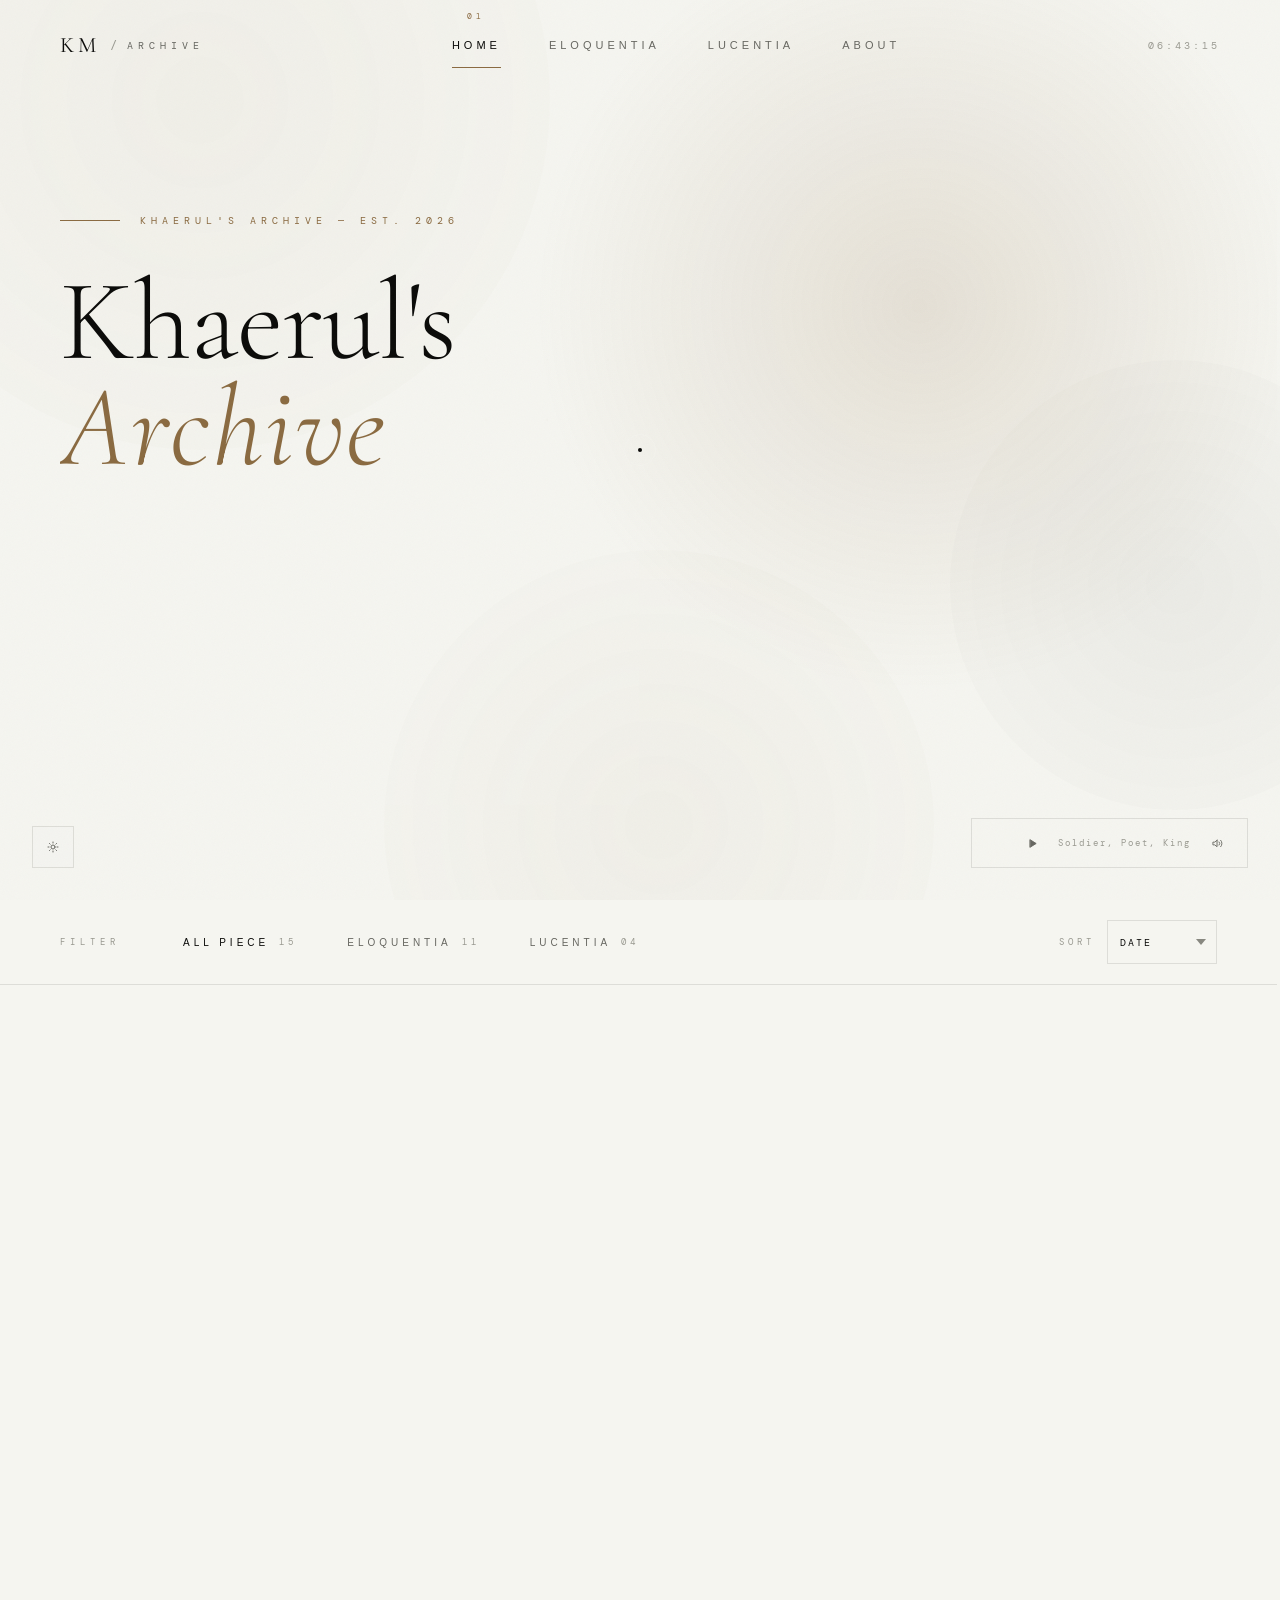
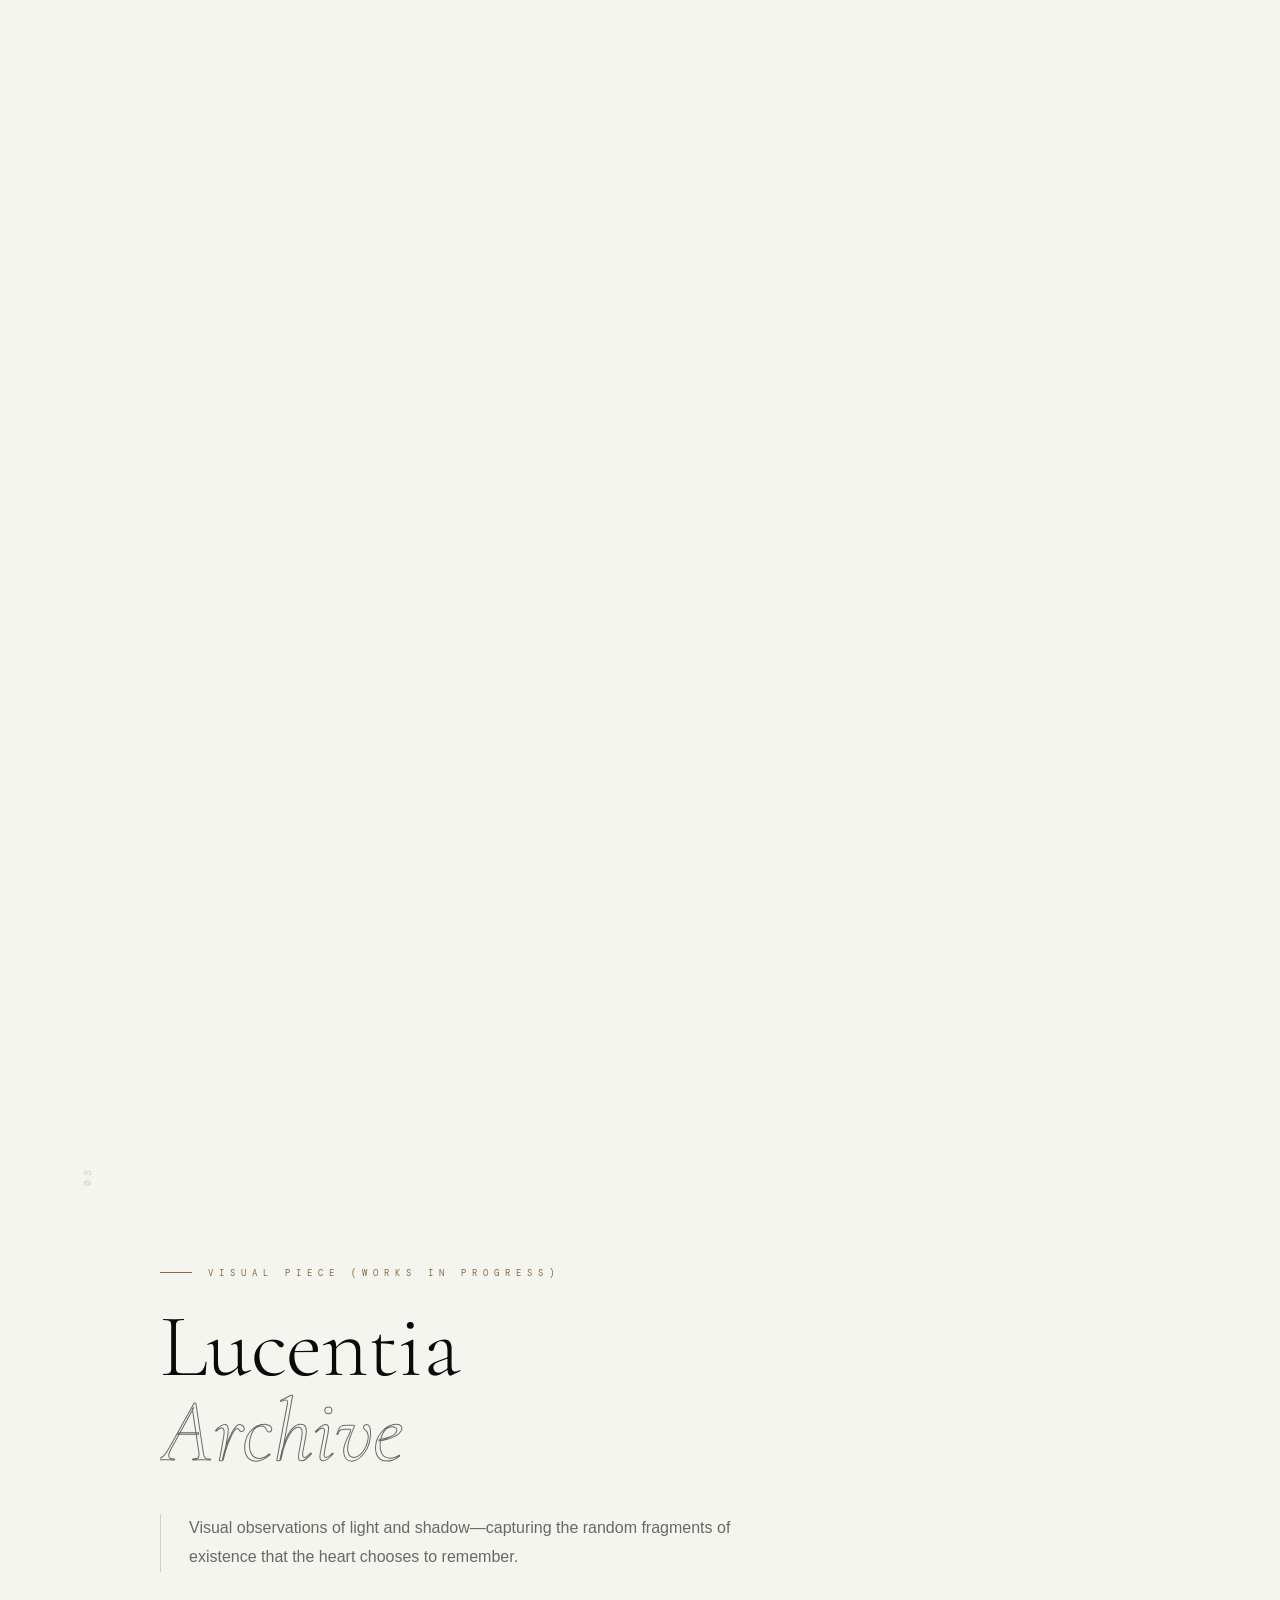
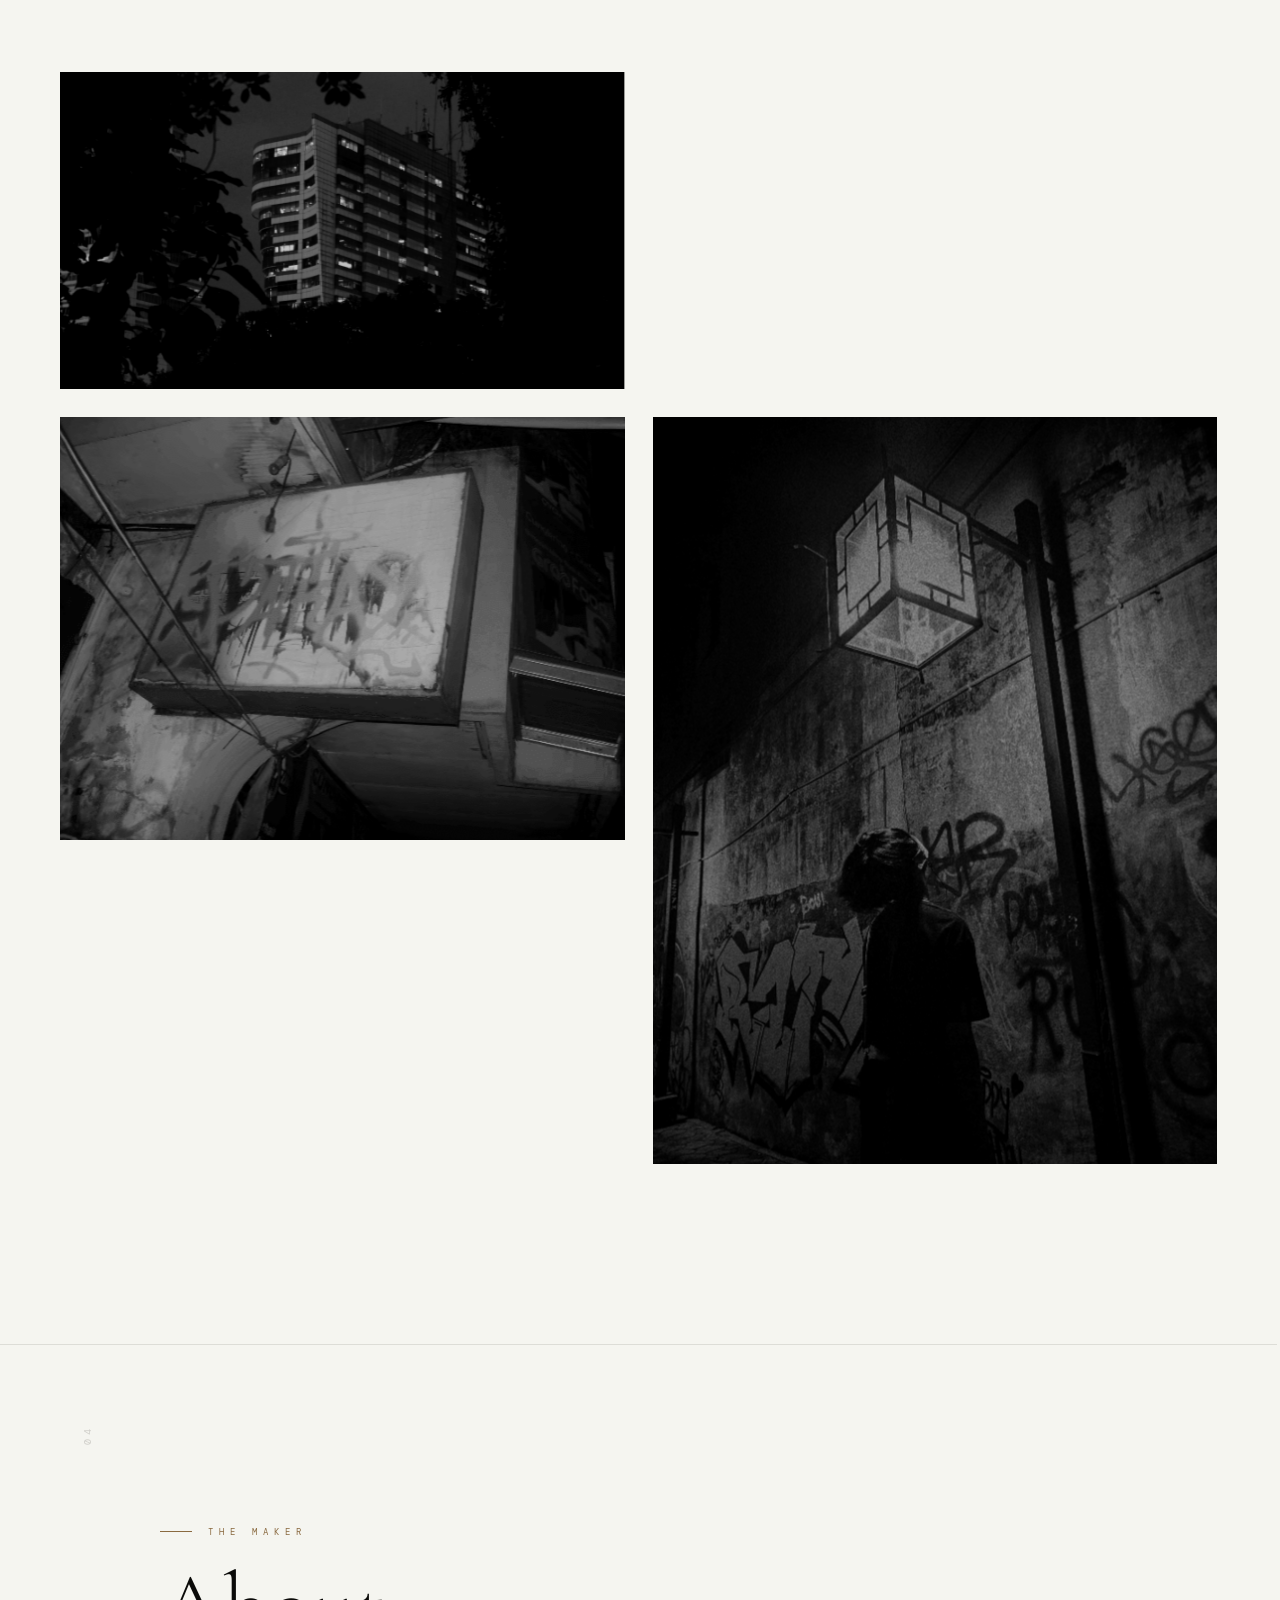
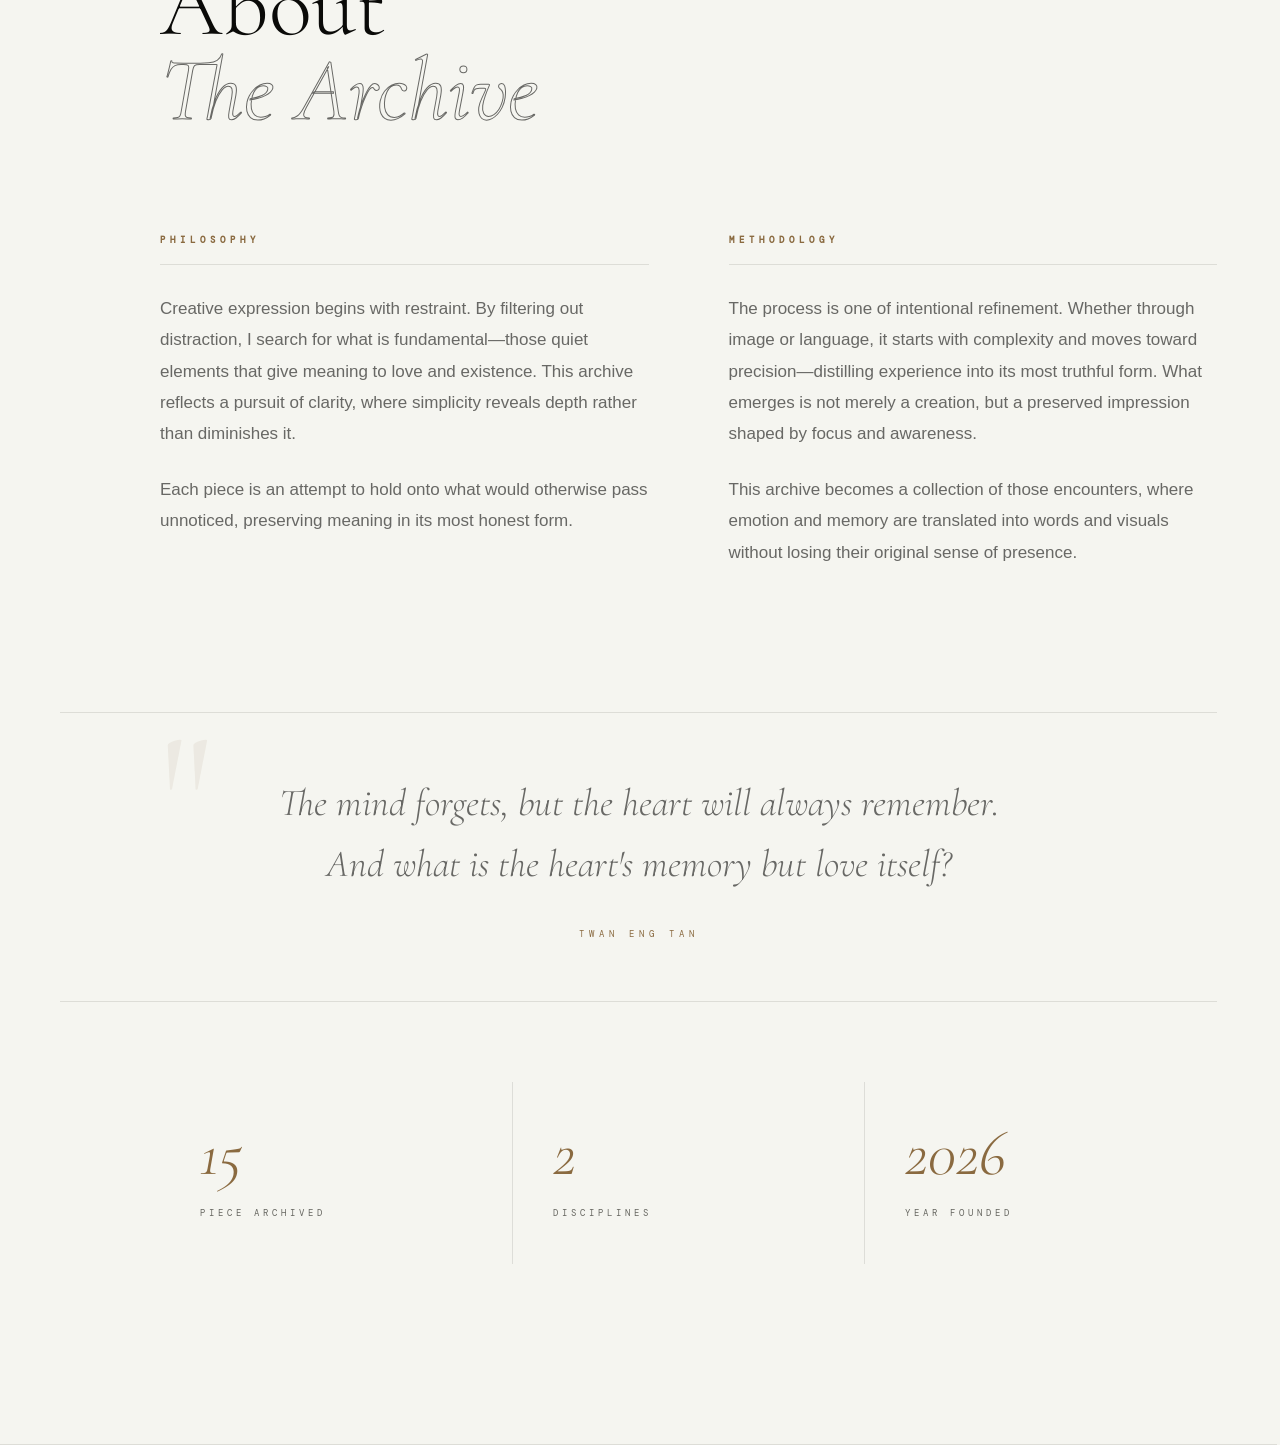
==== commit 4a7f2f54: "Add files via upload" ====
--- a/index.html
+++ b/index.html
@@ -1,265 +1,264 @@
-<!DOCTYPE html>
-<html lang="en">
-<head>
-    <meta charset="UTF-8">
-    <meta name="viewport" content="width=device-width, initial-scale=1.0, viewport-fit=cover">
-    <meta name="theme-color" content="#080808">
-    <title>KM's Archive</title>
-    <link rel="preconnect" href="https://fonts.googleapis.com">
-    <link rel="preconnect" href="https://fonts.gstatic.com" crossorigin>
-    <link href="https://fonts.googleapis.com/css2?family=Cormorant+Garamond:ital,wght@0,300;0,400;0,500;1,300;1,400&family=DM+Mono:wght@300;400&display=swap" rel="stylesheet">
-    <link rel="stylesheet" href="https://cdnjs.cloudflare.com/ajax/libs/font-awesome/6.4.0/css/all.min.css">
-    <link rel="stylesheet" href="style.css">
-</head>
-<body>
-    <div class="cursor" id="cursor" aria-hidden="true">
-        <div class="cursor-dot"></div>
-        <div class="cursor-ring"></div>
-        <div class="cursor-label" id="cursorLabel"></div>
-    </div>
-
-    <div class="loader" id="loader" role="status" aria-label="Loading">
-        <div class="loader-inner">
-            <div class="loader-logo">KM ARCHIVE'S</div>
-            <div class="loader-line">
-                <div class="loader-line-inner" id="loaderProgress"></div>
-            </div>
-            <div class="loader-text" id="loaderText">INITIALIZING ARCHIVE</div>
-            <div class="loader-count" id="loaderCount">000</div>
-        </div>
-        <div class="loader-corners" aria-hidden="true">
-            <span></span><span></span><span></span><span></span>
-        </div>
-    </div>
-
-    <div class="noise-overlay" aria-hidden="true"></div>
-
-    <div class="ambient-orbs" aria-hidden="true">
-        <div class="orb orb-1"></div>
-        <div class="orb orb-2"></div>
-        <div class="orb orb-3"></div>
-    </div>
-
-    <div class="audio-player" id="audioPlayer" role="region" aria-label="Audio player">
-        <div class="audio-visualizer" id="audioViz" aria-hidden="true">
-            <span></span><span></span><span></span><span></span><span></span>
-        </div>
-        <button class="audio-btn" id="playBtn" aria-label="Play music"><i class="fas fa-play"></i></button>
-        <button class="audio-btn" id="pauseBtn" style="display:none;" aria-label="Pause music"><i class="fas fa-pause"></i></button>
-        <span class="audio-track">Soldier, Poet, King</span>
-        <button class="audio-btn" id="volumeBtn" aria-label="Toggle volume"><i class="fas fa-volume-up"></i></button>
-    </div>
-
-    <button class="theme-toggle" id="themeToggle" aria-label="Toggle light/dark theme">
-        <i class="fas fa-moon theme-icon"></i>
-    </button>
-
-    <a href="#home" class="back-to-top" id="backToTop" aria-label="Back to top">
-        <i class="fas fa-arrow-up"></i>
-    </a>
-
-    <header class="header" id="header">
-        <div class="header-progress" id="headerProgress" aria-hidden="true"></div>
-        <a href="#home" class="logo" aria-label="KM Archive home">
-            <span class="logo-km">KM</span>
-            <span class="logo-sep" aria-hidden="true">/</span>
-            <span class="logo-archive">ARCHIVE</span>
-        </a>
-        <nav class="nav" id="mainNav" role="navigation" aria-label="Main navigation">
-            <div class="nav-links">
-                <a href="#home"        class="nav-link active" data-index="01">Home</a>
-                <a href="#eloquentia"     class="nav-link"        data-index="02">Eloquentia</a>
-                <a href="#lucentia" class="nav-link"        data-index="03">Lucentia</a>
-                <a href="#about"       class="nav-link"        data-index="04">About</a>
-            </div>
-        </nav>
-        <div class="header-time" id="headerTime" aria-live="off"></div>
-    </header>
-
-    <section class="hero" id="home" aria-label="Hero">
-        <canvas class="hero-canvas" id="heroCanvas" aria-hidden="true"></canvas>
-        <div class="hero-content">
-            <div class="hero-eyebrow" aria-hidden="true">
-                <span class="eyebrow-line"></span>
-                <span class="eyebrow-text">KHAERUL'S ARCHIVE — EST. 2026</span>
-            </div>
-            <h1 class="hero-title">
-                <span class="hero-word" data-word="KHAERUL'S">Khaerul's</span>
-                <em class="hero-word hero-word-italic" data-word="ARCHIVE">Archive</em>
-            </h1>
-            <p class="hero-subtitle">Through the lens and pen of Khaerul, the chaos of existence finds its clarity. This collection is a deliberate exercise in the art of leaving out—preserving only what is essential for the heart to remember.</p>
-            <div class="hero-cta">
-                <a href="#eloquentia" class="cta-btn"><span>Explore Piece</span></a>
-                <span class="hero-count"><em>15</em> Pieces Archived</span>
-            </div>
-        </div>
-        <div class="hero-scroll-indicator" aria-hidden="true">
-            <div class="scroll-track">
-                <div class="scroll-thumb"></div>
-            </div>
-            <span>SCROLL</span>
-        </div>
-        <div class="hero-index" aria-hidden="true">
-            <div class="hero-index-item">Eloquentia <span>11</span></div>
-            <div class="hero-index-item">Lucentia <span>04</span></div>
-        </div>
-    </section>
-
-    <div class="category-nav" id="categoryNav" role="navigation" aria-label="Content filter">
-        <div class="container">
-            <div class="category-row">
-                <div class="category-label" aria-hidden="true">FILTER</div>
-                <div class="category-buttons" role="group" aria-label="Filter by category">
-                    <button class="category-btn active" data-category="all">
-                        <span class="btn-text">All Piece</span>
-                        <span class="btn-count" aria-label="15 items">15</span>
-                    </button>
-                    <button class="category-btn" data-category="eloquentia">
-                        <span class="btn-text">Eloquentia</span>
-                        <span class="btn-count" aria-label="11 items">11</span>
-                    </button>
-                    <button class="category-btn" data-category="lucentia">
-                        <span class="btn-text">Lucentia</span>
-                        <span class="btn-count" aria-label="4 items">04</span>
-                    </button>
-                </div>
-                <div class="category-sort">
-                    <span class="sort-label" id="sort-label">SORT</span>
-                    <select class="filter-select" id="sortSelect" aria-labelledby="sort-label">
-                        <option value="date">Date</option>
-                        <option value="title">Title</option>
-                        <option value="featured">Featured</option>
-                    </select>
-                </div>
-            </div>
-        </div>
-    </div>
-
-    <section class="gallery-section" id="eloquentia" aria-label="Eloquentia archive">
-        <div class="section-number" aria-hidden="true">02</div>
-        <div class="container">
-            <div class="section-header">
-                <div class="section-kicker">WRITTEN PIECE</div>
-                <h2 class="section-title">
-                    <span class="section-title-line">Eloquentia</span>
-                    <span class="section-title-line section-title-outline">Archive</span>
-                </h2>
-                <p class="section-subtitle">Linguistic explorations on life and love—distilling the vastness of human experience into its most meaningful forms.</p>
-            </div>
-            <div class="gallery-grid eloquentia-gallery" role="list"></div>
-        </div>
-    </section>
-
-    <section class="gallery-section" id="lucentia" aria-label="Lucentia archive">
-        <div class="section-number" aria-hidden="true">03</div>
-        <div class="container">
-            <div class="section-header">
-                <div class="section-kicker">VISUAL PIECE (works in progress)</div>
-                <h2 class="section-title">
-                    <span class="section-title-line">Lucentia</span>
-                    <span class="section-title-line section-title-outline">Archive</span>
-                </h2>
-                <p class="section-subtitle">Visual observations of light and shadow—capturing the random fragments of existence that the heart chooses to remember.</p>
-            </div>
-            <div class="gallery-grid lucentia-gallery" role="list"></div>
-        </div>
-    </section>
-
-    <section class="gallery-section about-section" id="about" aria-label="About the archive">
-        <div class="section-number" aria-hidden="true">04</div>
-        <div class="container">
-            <div class="section-header">
-                <div class="section-kicker">THE MAKER</div>
-                <h2 class="section-title">
-                    <span class="section-title-line">About</span>
-                    <span class="section-title-line section-title-outline">The Archive</span>
-                </h2>
-            </div>
-            <div class="about-grid">
-                <div class="about-col">
-                    <h3 class="about-heading">Philosophy</h3>
-                    <p class="about-text">Creative expression begins with restraint. By filtering out distraction, I search for what is fundamental—those quiet elements that give meaning to love and existence. This archive reflects a pursuit of clarity, where simplicity reveals depth rather than diminishes it.</p>
-                    <p class="about-text">Each piece is an attempt to hold onto what would otherwise pass unnoticed, preserving meaning in its most honest form.</p>
-                </div>
-                <div class="about-col">
-                    <h3 class="about-heading">Methodology</h3>
-                    <p class="about-text">The process is one of intentional refinement. Whether through image or language, it starts with complexity and moves toward precision—distilling experience into its most truthful form. What emerges is not merely a creation, but a preserved impression shaped by focus and awareness.</p>
-                    <p class="about-text">This archive becomes a collection of those encounters, where emotion and memory are translated into words and visuals without losing their original sense of presence.</p>
-                </div>
-            </div>
-            <div class="about-quote">
-                <div class="quote-mark" aria-hidden="true">"</div>
-                <blockquote>The mind forgets, but the heart will always remember. And what is the heart's memory but love itself?</blockquote>
-                <cite>Twan Eng Tan</cite>
-            </div>
-            <div class="about-stats">
-                <div class="stat-item">
-                    <span class="stat-num">15</span>
-                    <span class="stat-label">Piece Archived</span>
-                </div>
-                <div class="stat-item">
-                    <span class="stat-num">2</span>
-                    <span class="stat-label">Disciplines</span>
-                </div>
-                <div class="stat-item">
-                    <span class="stat-num">2026</span>
-                    <span class="stat-label">Year Founded</span>
-                </div>
-            </div>
-        </div>
-    </section>
-
-    <div class="modal" id="detailModal" role="dialog" aria-modal="true" aria-labelledby="modalTitle">
-        <div class="modal-backdrop" id="modalBackdrop"></div>
-        <div class="modal-content">
-            <button class="modal-close" id="modalClose" aria-label="Close">
-                <span></span><span></span>
-            </button>
-            <div class="modal-body">
-                <div class="modal-media">
-                    <div class="modal-image-wrap">
-                        <img src="" alt="" class="modal-image" id="modalImage">
-                        <div class="modal-image-overlay" aria-hidden="true"></div>
-                    </div>
-                    <div class="modal-gallery" id="modalGallery" role="list" aria-label="Image gallery"></div>
-                </div>
-                <div class="modal-info-panel">
-                    <div class="modal-category-badge" id="modalCategory"></div>
-                    <h2 class="modal-title" id="modalTitle"></h2>
-                    <div class="modal-description" id="modalDescription"></div>
-                    <div class="modal-divider" aria-hidden="true"></div>
-                    <div class="modal-meta-grid">
-                        <div class="meta-item">
-                            <span class="meta-label">Date Added</span>
-                            <span class="meta-value" id="modalDate"></span>
-                        </div>
-                        <div class="meta-item">
-                            <span class="meta-label">Category</span>
-                            <span class="meta-value" id="modalCategory2"></span>
-                        </div>
-                        <div class="meta-item">
-                            <span class="meta-label">Type</span>
-                            <span class="meta-value" id="modalType"></span>
-                        </div>
-                        <div class="meta-item">
-                            <span class="meta-label">Status</span>
-                            <span class="meta-value meta-preserved">Preserved</span>
-                        </div>
-                        <div class="meta-item meta-full">
-                            <span class="meta-label">Accession No.</span>
-                            <span class="meta-value meta-mono" id="modalId"></span>
-                        </div>
-                    </div>
-                    <div class="modal-nav-row">
-                        <button class="modal-nav-btn" id="modalPrev" aria-label="Previous item"><i class="fas fa-arrow-left"></i> Prev</button>
-                        <button class="modal-nav-btn" id="modalNext" aria-label="Next item">Next <i class="fas fa-arrow-right"></i></button>
-                    </div>
-                    <p class="modal-swipe-hint">← swipe to navigate →</p>
-                </div>
-            </div>
-        </div>
-    </div>
-
-    <script src="script.js"></script>
-</body>
-</html>
+<!DOCTYPE html>
+<html lang="en">
+<head>
+    <meta charset="UTF-8">
+    <meta name="viewport" content="width=device-width, initial-scale=1.0, viewport-fit=cover">
+    <meta name="theme-color" content="#080808">
+    <title>KM's Archive</title>
+    <link rel="preconnect" href="https://fonts.googleapis.com">
+    <link rel="preconnect" href="https://fonts.gstatic.com" crossorigin>
+    <link href="https://fonts.googleapis.com/css2?family=Cormorant+Garamond:ital,wght@0,300;0,400;0,500;1,300;1,400&family=DM+Mono:wght@300;400&display=swap" rel="stylesheet">
+    <link rel="stylesheet" href="style.css">
+</head>
+<body>
+    <div class="cursor" id="cursor" aria-hidden="true">
+        <div class="cursor-dot"></div>
+        <div class="cursor-ring"></div>
+        <div class="cursor-label" id="cursorLabel"></div>
+    </div>
+
+    <div class="loader" id="loader" role="status" aria-label="Loading">
+        <div class="loader-inner">
+            <div class="loader-logo">KM ARCHIVE'S</div>
+            <div class="loader-line">
+                <div class="loader-line-inner" id="loaderProgress"></div>
+            </div>
+            <div class="loader-text" id="loaderText">INITIALIZING ARCHIVE</div>
+            <div class="loader-count" id="loaderCount">000</div>
+        </div>
+        <div class="loader-corners" aria-hidden="true">
+            <span></span><span></span><span></span><span></span>
+        </div>
+    </div>
+
+    <div class="noise-overlay" aria-hidden="true"></div>
+
+    <div class="ambient-orbs" aria-hidden="true">
+        <div class="orb orb-1"></div>
+        <div class="orb orb-2"></div>
+        <div class="orb orb-3"></div>
+    </div>
+
+    <div class="audio-player" id="audioPlayer" role="region" aria-label="Audio player">
+        <div class="audio-visualizer" id="audioViz" aria-hidden="true">
+            <span></span><span></span><span></span><span></span><span></span>
+        </div>
+        <button class="audio-btn" id="playBtn" aria-label="Play music"><i class="fas fa-play"></i></button>
+        <button class="audio-btn" id="pauseBtn" style="display:none;" aria-label="Pause music"><i class="fas fa-pause"></i></button>
+        <span class="audio-track">Soldier, Poet, King</span>
+        <button class="audio-btn" id="volumeBtn" aria-label="Toggle volume"><i class="fas fa-volume-up"></i></button>
+    </div>
+
+    <button class="theme-toggle" id="themeToggle" aria-label="Toggle light/dark theme">
+        <i class="fas fa-moon theme-icon"></i>
+    </button>
+
+    <a href="#home" class="back-to-top" id="backToTop" aria-label="Back to top">
+        <i class="fas fa-arrow-up"></i>
+    </a>
+
+    <header class="header" id="header">
+        <div class="header-progress" id="headerProgress" aria-hidden="true"></div>
+        <a href="#home" class="logo" aria-label="KM Archive home">
+            <span class="logo-km">KM</span>
+            <span class="logo-sep" aria-hidden="true">/</span>
+            <span class="logo-archive">ARCHIVE</span>
+        </a>
+        <nav class="nav" id="mainNav" role="navigation" aria-label="Main navigation">
+            <div class="nav-links">
+                <a href="#home"        class="nav-link active" data-index="01">Home</a>
+                <a href="#eloquentia"     class="nav-link"        data-index="02">Eloquentia</a>
+                <a href="#lucentia" class="nav-link"        data-index="03">Lucentia</a>
+                <a href="#about"       class="nav-link"        data-index="04">About</a>
+            </div>
+        </nav>
+        <div class="header-time" id="headerTime" aria-live="off"></div>
+    </header>
+
+    <section class="hero" id="home" aria-label="Hero">
+        <canvas class="hero-canvas" id="heroCanvas" aria-hidden="true"></canvas>
+        <div class="hero-content">
+            <div class="hero-eyebrow" aria-hidden="true">
+                <span class="eyebrow-line"></span>
+                <span class="eyebrow-text">KHAERUL'S ARCHIVE — EST. 2026</span>
+            </div>
+            <h1 class="hero-title">
+                <span class="hero-word" data-word="KHAERUL'S">Khaerul's</span>
+                <em class="hero-word hero-word-italic" data-word="ARCHIVE">Archive</em>
+            </h1>
+            <p class="hero-subtitle">Through the lens and pen of Khaerul, the chaos of existence finds its clarity. This collection is a deliberate exercise in the art of leaving out—preserving only what is essential for the heart to remember.</p>
+            <div class="hero-cta">
+                <a href="#eloquentia" class="cta-btn"><span>Explore Piece</span></a>
+                <span class="hero-count"><em>15</em> Pieces Archived</span>
+            </div>
+        </div>
+        <div class="hero-scroll-indicator" aria-hidden="true">
+            <div class="scroll-track">
+                <div class="scroll-thumb"></div>
+            </div>
+            <span>SCROLL</span>
+        </div>
+        <div class="hero-index" aria-hidden="true">
+            <div class="hero-index-item">Eloquentia <span>11</span></div>
+            <div class="hero-index-item">Lucentia <span>04</span></div>
+        </div>
+    </section>
+
+    <div class="category-nav" id="categoryNav" role="navigation" aria-label="Content filter">
+        <div class="container">
+            <div class="category-row">
+                <div class="category-label" aria-hidden="true">FILTER</div>
+                <div class="category-buttons" role="group" aria-label="Filter by category">
+                    <button class="category-btn active" data-category="all">
+                        <span class="btn-text">All Piece</span>
+                        <span class="btn-count" aria-label="15 items">15</span>
+                    </button>
+                    <button class="category-btn" data-category="eloquentia">
+                        <span class="btn-text">Eloquentia</span>
+                        <span class="btn-count" aria-label="11 items">11</span>
+                    </button>
+                    <button class="category-btn" data-category="lucentia">
+                        <span class="btn-text">Lucentia</span>
+                        <span class="btn-count" aria-label="4 items">04</span>
+                    </button>
+                </div>
+                <div class="category-sort">
+                    <span class="sort-label" id="sort-label">SORT</span>
+                    <select class="filter-select" id="sortSelect" aria-labelledby="sort-label">
+                        <option value="date">Date</option>
+                        <option value="title">Title</option>
+                        <option value="featured">Featured</option>
+                    </select>
+                </div>
+            </div>
+        </div>
+    </div>
+
+    <section class="gallery-section" id="eloquentia" aria-label="Eloquentia archive">
+        <div class="section-number" aria-hidden="true">02</div>
+        <div class="container">
+            <div class="section-header">
+                <div class="section-kicker">WRITTEN PIECE</div>
+                <h2 class="section-title">
+                    <span class="section-title-line">Eloquentia</span>
+                    <span class="section-title-line section-title-outline">Archive</span>
+                </h2>
+                <p class="section-subtitle">Linguistic explorations on life and love—distilling the vastness of human experience into its most meaningful forms.</p>
+            </div>
+            <div class="gallery-grid eloquentia-gallery" role="list"></div>
+        </div>
+    </section>
+
+    <section class="gallery-section" id="lucentia" aria-label="Lucentia archive">
+        <div class="section-number" aria-hidden="true">03</div>
+        <div class="container">
+            <div class="section-header">
+                <div class="section-kicker">VISUAL PIECE (works in progress)</div>
+                <h2 class="section-title">
+                    <span class="section-title-line">Lucentia</span>
+                    <span class="section-title-line section-title-outline">Archive</span>
+                </h2>
+                <p class="section-subtitle">Visual observations of light and shadow—capturing the random fragments of existence that the heart chooses to remember.</p>
+            </div>
+            <div class="gallery-grid lucentia-gallery" role="list"></div>
+        </div>
+    </section>
+
+    <section class="gallery-section about-section" id="about" aria-label="About the archive">
+        <div class="section-number" aria-hidden="true">04</div>
+        <div class="container">
+            <div class="section-header">
+                <div class="section-kicker">THE MAKER</div>
+                <h2 class="section-title">
+                    <span class="section-title-line">About</span>
+                    <span class="section-title-line section-title-outline">The Archive</span>
+                </h2>
+            </div>
+            <div class="about-grid">
+                <div class="about-col">
+                    <h3 class="about-heading">Philosophy</h3>
+                    <p class="about-text">Creative expression begins with restraint. By filtering out distraction, I search for what is fundamental—those quiet elements that give meaning to love and existence. This archive reflects a pursuit of clarity, where simplicity reveals depth rather than diminishes it.</p>
+                    <p class="about-text">Each piece is an attempt to hold onto what would otherwise pass unnoticed, preserving meaning in its most honest form.</p>
+                </div>
+                <div class="about-col">
+                    <h3 class="about-heading">Methodology</h3>
+                    <p class="about-text">The process is one of intentional refinement. Whether through image or language, it starts with complexity and moves toward precision—distilling experience into its most truthful form. What emerges is not merely a creation, but a preserved impression shaped by focus and awareness.</p>
+                    <p class="about-text">This archive becomes a collection of those encounters, where emotion and memory are translated into words and visuals without losing their original sense of presence.</p>
+                </div>
+            </div>
+            <div class="about-quote">
+                <div class="quote-mark" aria-hidden="true">"</div>
+                <blockquote>The mind forgets, but the heart will always remember. And what is the heart's memory but love itself?</blockquote>
+                <cite>Twan Eng Tan</cite>
+            </div>
+            <div class="about-stats">
+                <div class="stat-item">
+                    <span class="stat-num">15</span>
+                    <span class="stat-label">Piece Archived</span>
+                </div>
+                <div class="stat-item">
+                    <span class="stat-num">2</span>
+                    <span class="stat-label">Disciplines</span>
+                </div>
+                <div class="stat-item">
+                    <span class="stat-num">2026</span>
+                    <span class="stat-label">Year Founded</span>
+                </div>
+            </div>
+        </div>
+    </section>
+
+    <div class="modal" id="detailModal" role="dialog" aria-modal="true" aria-labelledby="modalTitle">
+        <div class="modal-backdrop" id="modalBackdrop"></div>
+        <div class="modal-content">
+            <button class="modal-close" id="modalClose" aria-label="Close">
+                <span></span><span></span>
+            </button>
+            <div class="modal-body">
+                <div class="modal-media">
+                    <div class="modal-image-wrap">
+                        <img src="" alt="" class="modal-image" id="modalImage">
+                        <div class="modal-image-overlay" aria-hidden="true"></div>
+                    </div>
+                    <div class="modal-gallery" id="modalGallery" role="list" aria-label="Image gallery"></div>
+                </div>
+                <div class="modal-info-panel">
+                    <div class="modal-category-badge" id="modalCategory"></div>
+                    <h2 class="modal-title" id="modalTitle"></h2>
+                    <div class="modal-description" id="modalDescription"></div>
+                    <div class="modal-divider" aria-hidden="true"></div>
+                    <div class="modal-meta-grid">
+                        <div class="meta-item">
+                            <span class="meta-label">Date Added</span>
+                            <span class="meta-value" id="modalDate"></span>
+                        </div>
+                        <div class="meta-item">
+                            <span class="meta-label">Category</span>
+                            <span class="meta-value" id="modalCategory2"></span>
+                        </div>
+                        <div class="meta-item">
+                            <span class="meta-label">Type</span>
+                            <span class="meta-value" id="modalType"></span>
+                        </div>
+                        <div class="meta-item">
+                            <span class="meta-label">Status</span>
+                            <span class="meta-value meta-preserved">Preserved</span>
+                        </div>
+                        <div class="meta-item meta-full">
+                            <span class="meta-label">Accession No.</span>
+                            <span class="meta-value meta-mono" id="modalId"></span>
+                        </div>
+                    </div>
+                    <div class="modal-nav-row">
+                        <button class="modal-nav-btn" id="modalPrev" aria-label="Previous item"><i class="fas fa-arrow-left"></i> Prev</button>
+                        <button class="modal-nav-btn" id="modalNext" aria-label="Next item">Next <i class="fas fa-arrow-right"></i></button>
+                    </div>
+                    <p class="modal-swipe-hint">← swipe to navigate →</p>
+                </div>
+            </div>
+        </div>
+    </div>
+
+    <script src="script.js"></script>
+</body>
+</html>
--- a/style.css
+++ b/style.css
@@ -989,4 +989,99 @@
     .hero-title { font-size: 40px; }
     .cta-btn { padding: 14px 24px; font-size: 10px; }
     .category-btn { padding: 8px 10px; letter-spacing: 2px; }
-}+}
+
+/* ============================================================
+   REFINEMENTS
+   ============================================================ */
+html { scroll-padding-top: 96px; }
+::selection { background: var(--accent); color: var(--bg); }
+:focus-visible { outline: 1px solid var(--accent); outline-offset: 4px; }
+.hero-title, .section-title, .wr-entry-title, .modal-title, .about-quote blockquote { text-wrap: balance; }
+.wr-entry-excerpt, .about-text, .section-subtitle { text-wrap: pretty; }
+.gallery-item:focus-visible { outline-offset: -1px; }
+.gallery-item:focus-visible .item-overlay { opacity: 1; }
+.gallery-item:focus-visible .item-info { opacity: 1; transform: none; }
+.eloquentia-entry:focus-visible::before { transform: scaleY(1); }
+
+/* mobile menu: a fixed overlay inside a blurred/transformed header gets clipped to the header */
+.header.menu-open { backdrop-filter: none; -webkit-backdrop-filter: none; transform: none; }
+
+/* custom cursor on real mouse pointers only, at any window width */
+@media (hover: hover) and (pointer: fine) {
+    *, *::before, *::after { cursor: none !important; }
+    .cursor { display: block; }
+}
+
+@media (prefers-reduced-motion: reduce) {
+    *, *::before, *::after {
+        animation-duration: 0.01ms !important;
+        animation-iteration-count: 1 !important;
+        transition-duration: 0.01ms !important;
+        scroll-behavior: auto !important;
+    }
+    .gallery-section, .gallery-item, .section-title-line { opacity: 1; transform: none; }
+}
+
+
+/* ============================================================
+   ICONS + MOTION
+   ============================================================ */
+.ico { width: 1em; height: 1em; fill: none; stroke: currentColor; stroke-width: 2; stroke-linecap: round; stroke-linejoin: round; flex: none; vertical-align: -0.125em; }
+.item-view .ico { font-size: 12px; color: var(--white); transform: none; }
+.item-photo-count .ico { font-size: 10px; }
+.modal-nav-btn .ico { font-size: 11px; }
+
+.hero::before {
+    content: ''; position: absolute; inset: 0; z-index: 1; pointer-events: none;
+    background: radial-gradient(620px circle at var(--mx, 72%) var(--my, 34%), color-mix(in srgb, var(--accent) 15%, transparent), transparent 62%);
+}
+.item-image-container { transition: transform 0.5s var(--ease-expo); will-change: transform; }
+.cta-btn { transition: color 0.4s var(--ease-expo), transform 0.5s var(--ease-expo); }
+
+.modal-image.swap { animation: imgSwap 0.8s var(--ease-expo); }
+@keyframes imgSwap { from { opacity: 0; transform: scale(1.05); filter: blur(8px); } to { opacity: 1; transform: none; filter: none; } }
+
+@media (prefers-reduced-motion: no-preference) {
+    @supports (animation-timeline: view()) {
+        .hero-content { animation: heroOut linear both; animation-timeline: view(); animation-range: exit 0% exit 90%; }
+        @keyframes heroOut { to { transform: translateY(-70px); opacity: 0; } }
+    }
+}
+
+
+/* ============================================================
+   FLUIDITY
+   ============================================================ */
+html.km-lerp { scroll-behavior: auto; }
+
+/* loader leaves as a curtain instead of a fade */
+.loader { clip-path: inset(0 0 0 0); }
+.loader.hidden { opacity: 1; clip-path: inset(0 0 100% 0); transition: clip-path 1.1s var(--ease-expo), visibility 0s linear 1.1s; }
+
+/* lucentia images are revealed with a wipe */
+.gallery-item:not(.eloquentia-entry) .item-image-container { clip-path: inset(0 0 100% 0); transition: clip-path 1.3s var(--ease-expo), transform 0.5s var(--ease-expo); }
+.gallery-item.visible:not(.eloquentia-entry) .item-image-container { clip-path: inset(0 0 0 0); }
+
+@media (hover: hover) {
+    .wr-col-main { transition: transform 0.7s var(--ease-expo); }
+    .eloquentia-entry:hover .wr-col-main { transform: translateX(14px); }
+}
+
+/* cheaper compositing = steadier frame rate while scrolling */
+.orb { filter: none; }
+.header.scrolled, .category-nav { backdrop-filter: blur(16px) saturate(1.2); -webkit-backdrop-filter: blur(16px) saturate(1.2); }
+.header.scrolled.menu-open { backdrop-filter: none; -webkit-backdrop-filter: none; }
+.theme-toggle, .back-to-top { backdrop-filter: none; -webkit-backdrop-filter: none; background: color-mix(in srgb, var(--bg) 88%, transparent); }
+.header-progress { width: 100%; transform: scaleX(0); transform-origin: left; transition: none; }
+
+/* theme switch: circular reveal */
+::view-transition-old(root), ::view-transition-new(root) { animation: none; mix-blend-mode: normal; }
+::view-transition-old(root) { z-index: 1; }
+::view-transition-new(root) { z-index: 2; }
+html.theme-vt *, html.theme-vt *::before, html.theme-vt *::after { transition: none !important; }
+
+@media (prefers-reduced-motion: reduce) {
+    .loader.hidden { clip-path: none; opacity: 0; }
+    .gallery-item .item-image-container { clip-path: none; }
+}
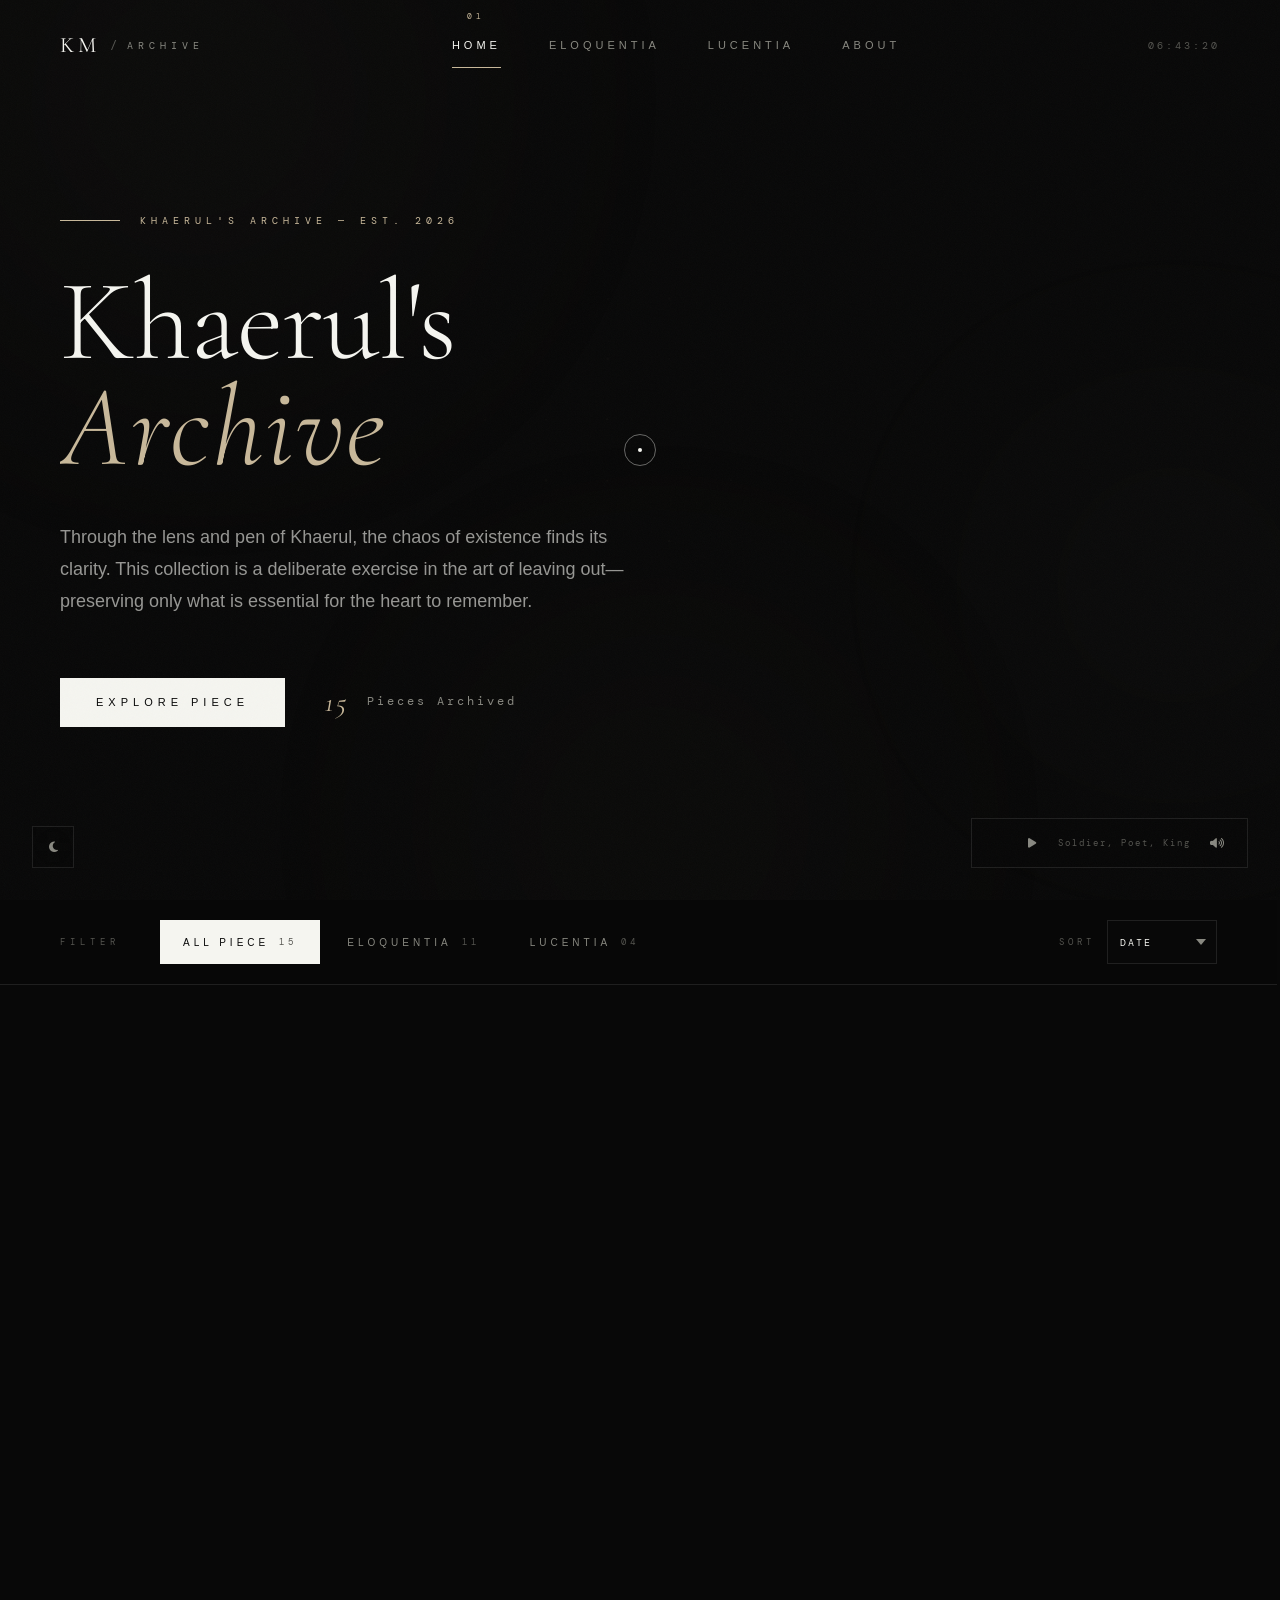
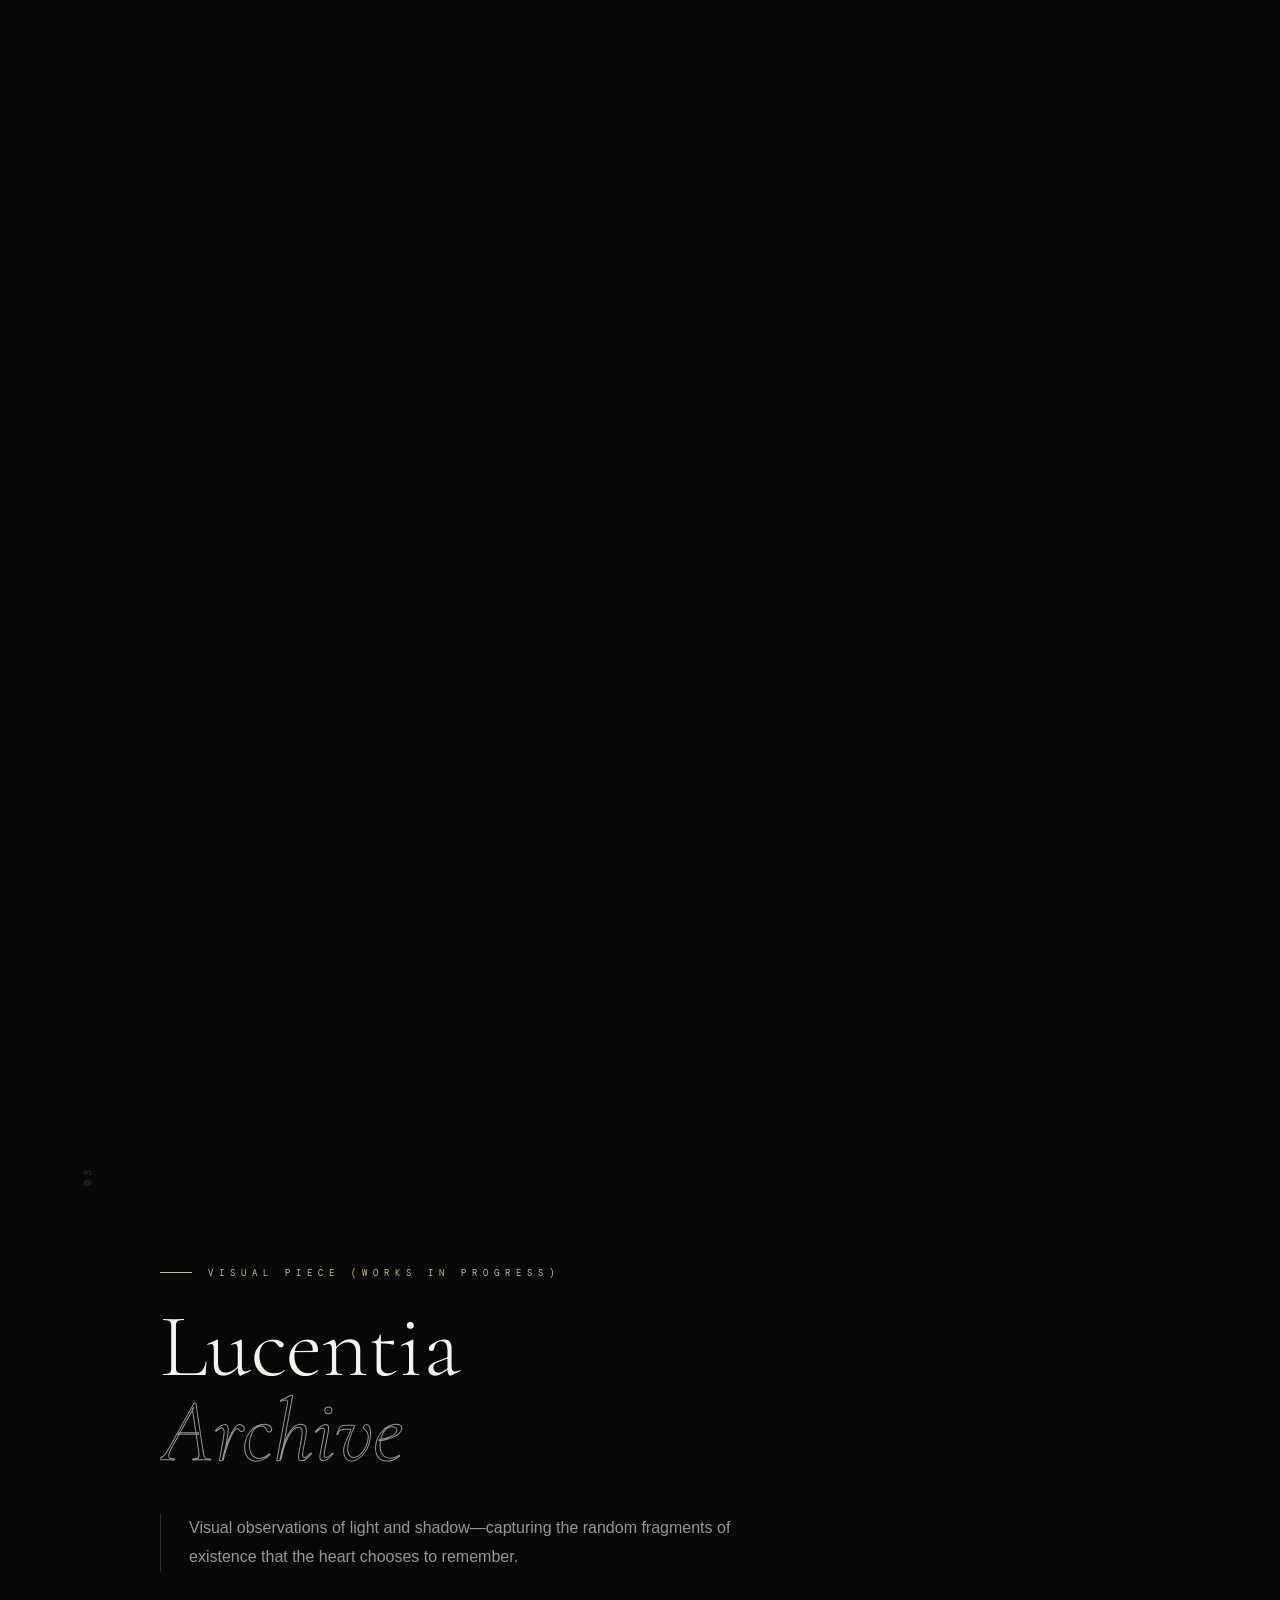
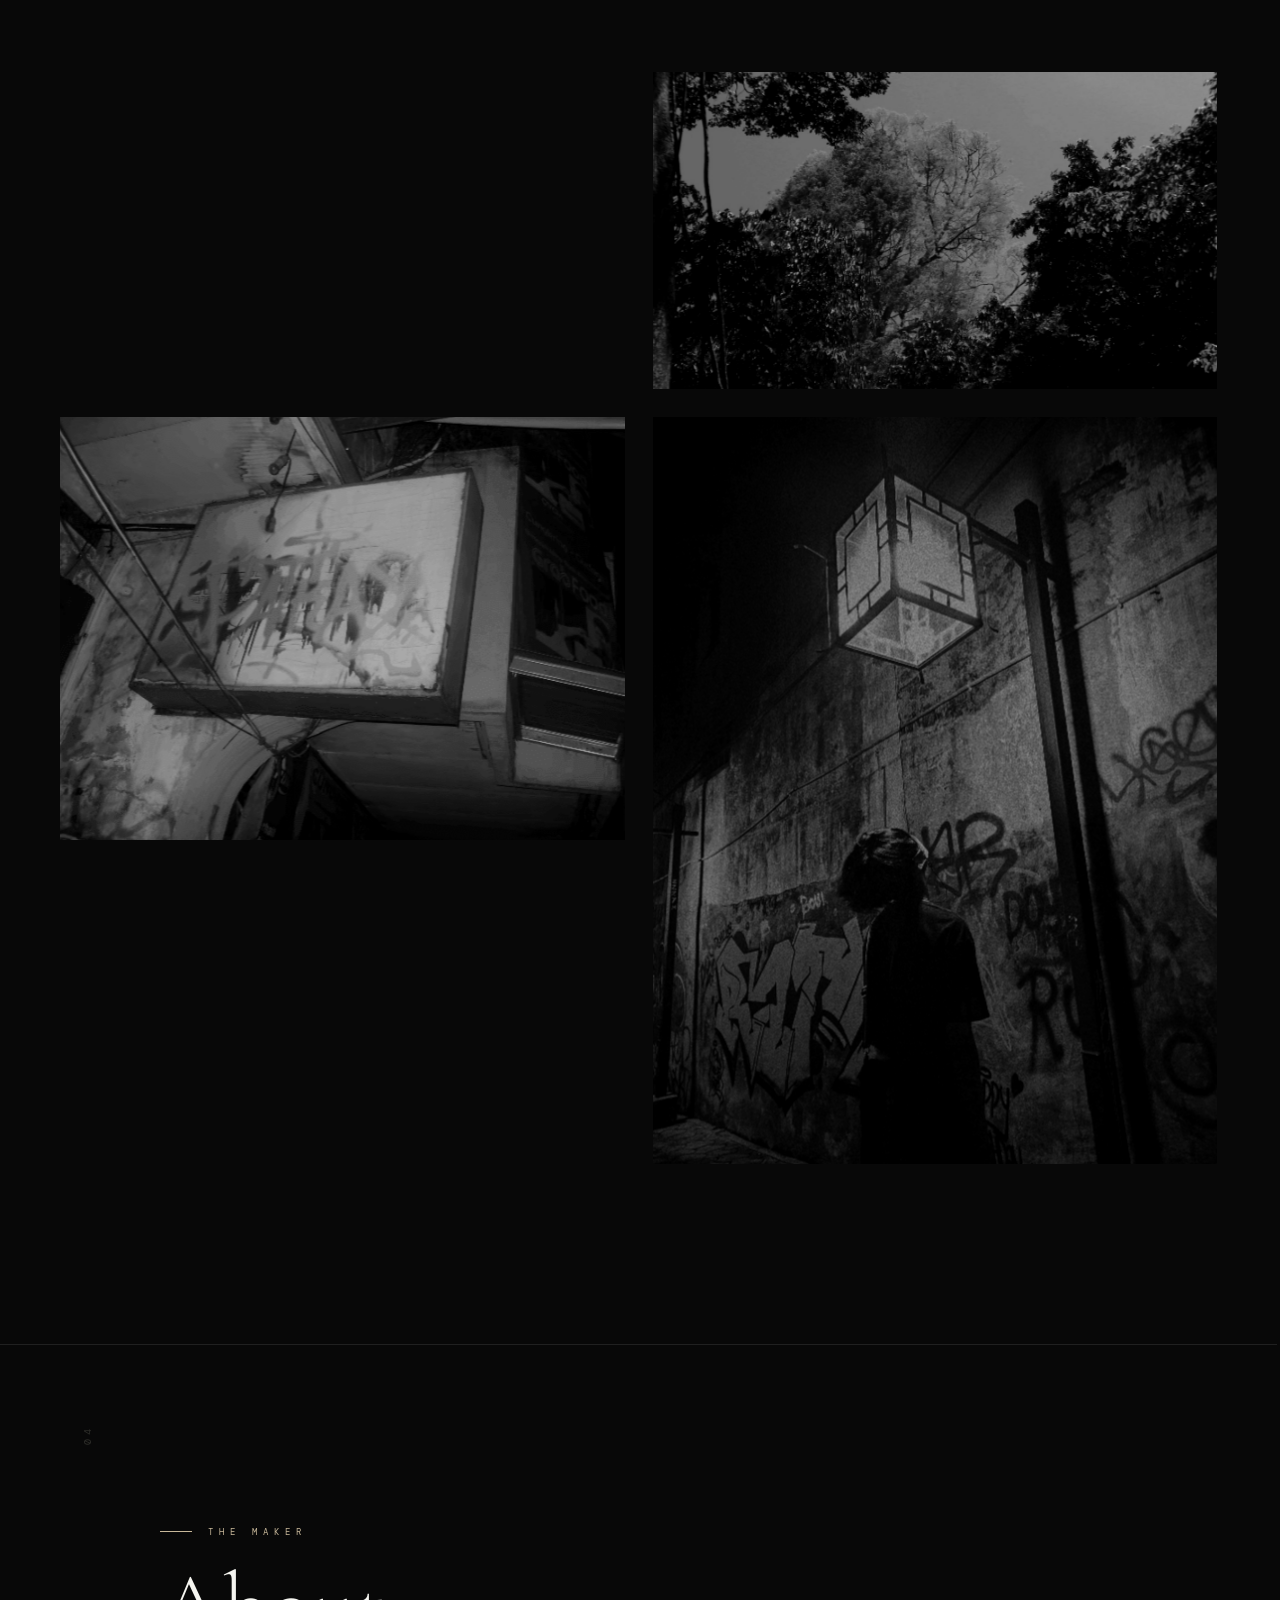
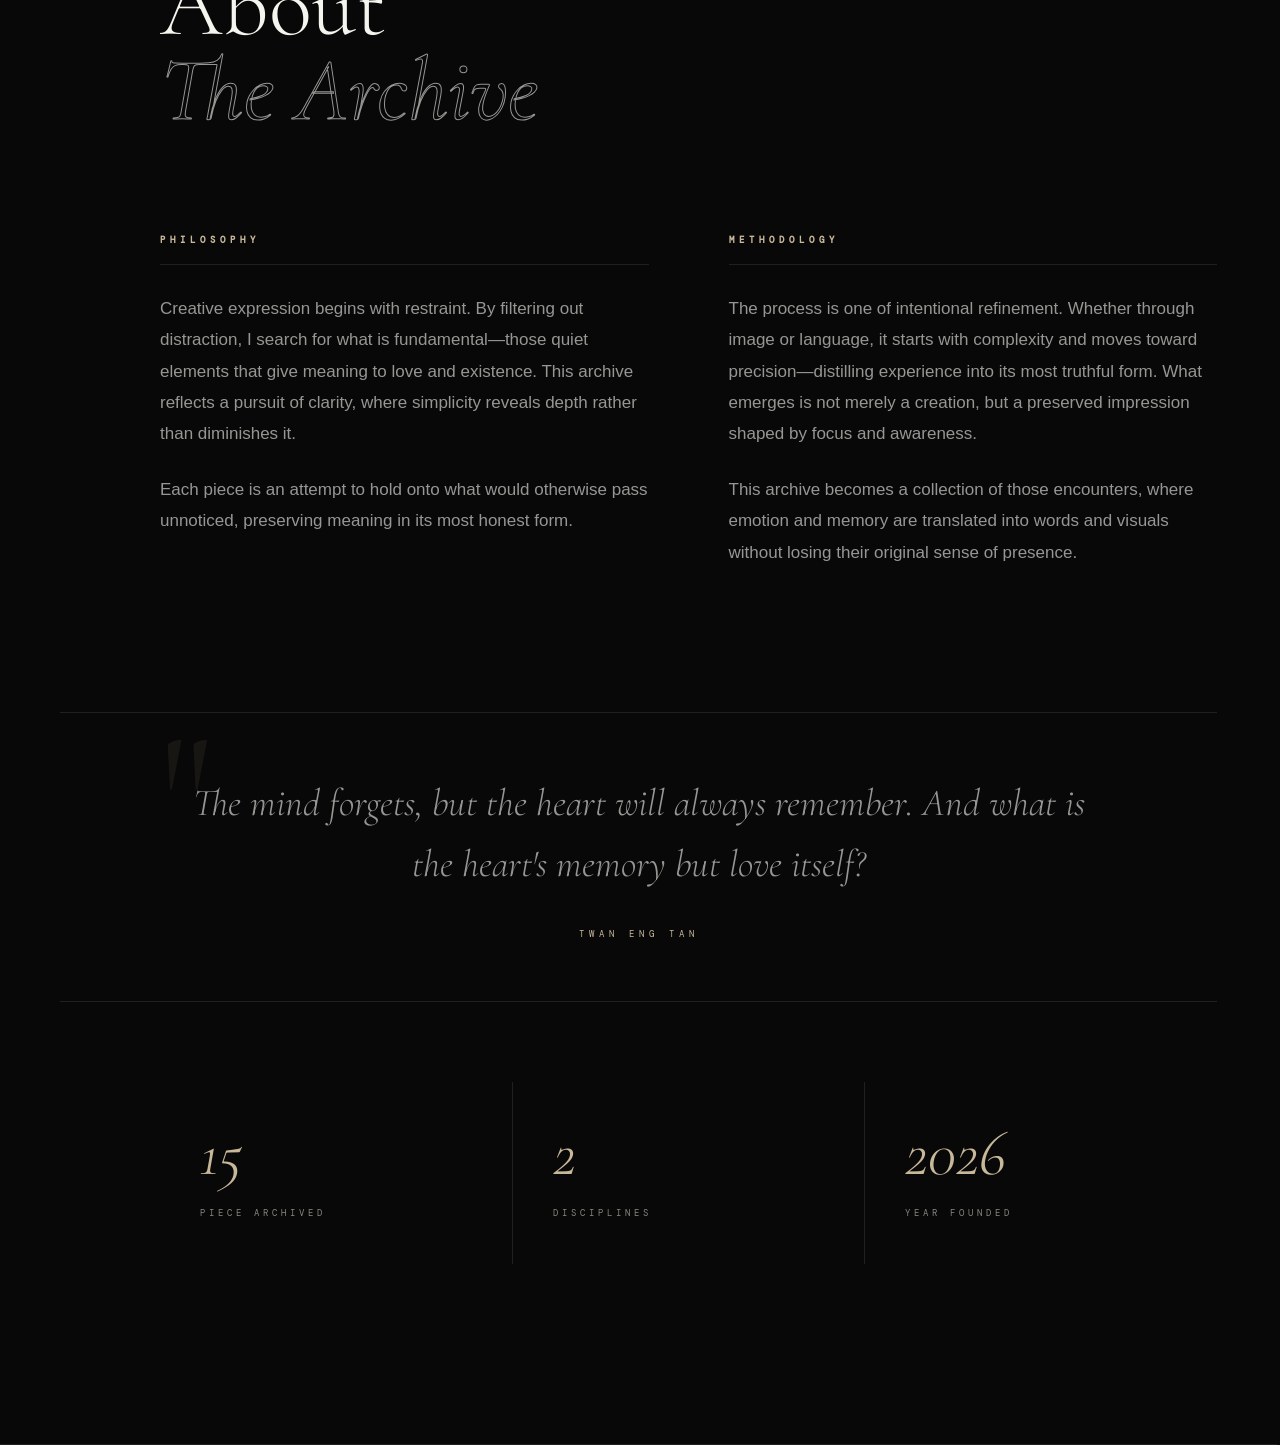
==== commit 5afdc20b: "Update index.html" ====
--- a/index.html
+++ b/index.html
@@ -8,6 +8,7 @@
     <link rel="preconnect" href="https://fonts.googleapis.com">
     <link rel="preconnect" href="https://fonts.gstatic.com" crossorigin>
     <link href="https://fonts.googleapis.com/css2?family=Cormorant+Garamond:ital,wght@0,300;0,400;0,500;1,300;1,400&family=DM+Mono:wght@300;400&display=swap" rel="stylesheet">
+    <link rel="stylesheet" href="https://cdnjs.cloudflare.com/ajax/libs/font-awesome/6.4.0/css/all.min.css">
     <link rel="stylesheet" href="style.css">
 </head>
 <body>
--- a/style.css
+++ b/style.css
@@ -990,98 +990,3 @@
     .cta-btn { padding: 14px 24px; font-size: 10px; }
     .category-btn { padding: 8px 10px; letter-spacing: 2px; }
 }
-
-/* ============================================================
-   REFINEMENTS
-   ============================================================ */
-html { scroll-padding-top: 96px; }
-::selection { background: var(--accent); color: var(--bg); }
-:focus-visible { outline: 1px solid var(--accent); outline-offset: 4px; }
-.hero-title, .section-title, .wr-entry-title, .modal-title, .about-quote blockquote { text-wrap: balance; }
-.wr-entry-excerpt, .about-text, .section-subtitle { text-wrap: pretty; }
-.gallery-item:focus-visible { outline-offset: -1px; }
-.gallery-item:focus-visible .item-overlay { opacity: 1; }
-.gallery-item:focus-visible .item-info { opacity: 1; transform: none; }
-.eloquentia-entry:focus-visible::before { transform: scaleY(1); }
-
-/* mobile menu: a fixed overlay inside a blurred/transformed header gets clipped to the header */
-.header.menu-open { backdrop-filter: none; -webkit-backdrop-filter: none; transform: none; }
-
-/* custom cursor on real mouse pointers only, at any window width */
-@media (hover: hover) and (pointer: fine) {
-    *, *::before, *::after { cursor: none !important; }
-    .cursor { display: block; }
-}
-
-@media (prefers-reduced-motion: reduce) {
-    *, *::before, *::after {
-        animation-duration: 0.01ms !important;
-        animation-iteration-count: 1 !important;
-        transition-duration: 0.01ms !important;
-        scroll-behavior: auto !important;
-    }
-    .gallery-section, .gallery-item, .section-title-line { opacity: 1; transform: none; }
-}
-
-
-/* ============================================================
-   ICONS + MOTION
-   ============================================================ */
-.ico { width: 1em; height: 1em; fill: none; stroke: currentColor; stroke-width: 2; stroke-linecap: round; stroke-linejoin: round; flex: none; vertical-align: -0.125em; }
-.item-view .ico { font-size: 12px; color: var(--white); transform: none; }
-.item-photo-count .ico { font-size: 10px; }
-.modal-nav-btn .ico { font-size: 11px; }
-
-.hero::before {
-    content: ''; position: absolute; inset: 0; z-index: 1; pointer-events: none;
-    background: radial-gradient(620px circle at var(--mx, 72%) var(--my, 34%), color-mix(in srgb, var(--accent) 15%, transparent), transparent 62%);
-}
-.item-image-container { transition: transform 0.5s var(--ease-expo); will-change: transform; }
-.cta-btn { transition: color 0.4s var(--ease-expo), transform 0.5s var(--ease-expo); }
-
-.modal-image.swap { animation: imgSwap 0.8s var(--ease-expo); }
-@keyframes imgSwap { from { opacity: 0; transform: scale(1.05); filter: blur(8px); } to { opacity: 1; transform: none; filter: none; } }
-
-@media (prefers-reduced-motion: no-preference) {
-    @supports (animation-timeline: view()) {
-        .hero-content { animation: heroOut linear both; animation-timeline: view(); animation-range: exit 0% exit 90%; }
-        @keyframes heroOut { to { transform: translateY(-70px); opacity: 0; } }
-    }
-}
-
-
-/* ============================================================
-   FLUIDITY
-   ============================================================ */
-html.km-lerp { scroll-behavior: auto; }
-
-/* loader leaves as a curtain instead of a fade */
-.loader { clip-path: inset(0 0 0 0); }
-.loader.hidden { opacity: 1; clip-path: inset(0 0 100% 0); transition: clip-path 1.1s var(--ease-expo), visibility 0s linear 1.1s; }
-
-/* lucentia images are revealed with a wipe */
-.gallery-item:not(.eloquentia-entry) .item-image-container { clip-path: inset(0 0 100% 0); transition: clip-path 1.3s var(--ease-expo), transform 0.5s var(--ease-expo); }
-.gallery-item.visible:not(.eloquentia-entry) .item-image-container { clip-path: inset(0 0 0 0); }
-
-@media (hover: hover) {
-    .wr-col-main { transition: transform 0.7s var(--ease-expo); }
-    .eloquentia-entry:hover .wr-col-main { transform: translateX(14px); }
-}
-
-/* cheaper compositing = steadier frame rate while scrolling */
-.orb { filter: none; }
-.header.scrolled, .category-nav { backdrop-filter: blur(16px) saturate(1.2); -webkit-backdrop-filter: blur(16px) saturate(1.2); }
-.header.scrolled.menu-open { backdrop-filter: none; -webkit-backdrop-filter: none; }
-.theme-toggle, .back-to-top { backdrop-filter: none; -webkit-backdrop-filter: none; background: color-mix(in srgb, var(--bg) 88%, transparent); }
-.header-progress { width: 100%; transform: scaleX(0); transform-origin: left; transition: none; }
-
-/* theme switch: circular reveal */
-::view-transition-old(root), ::view-transition-new(root) { animation: none; mix-blend-mode: normal; }
-::view-transition-old(root) { z-index: 1; }
-::view-transition-new(root) { z-index: 2; }
-html.theme-vt *, html.theme-vt *::before, html.theme-vt *::after { transition: none !important; }
-
-@media (prefers-reduced-motion: reduce) {
-    .loader.hidden { clip-path: none; opacity: 0; }
-    .gallery-item .item-image-container { clip-path: none; }
-}
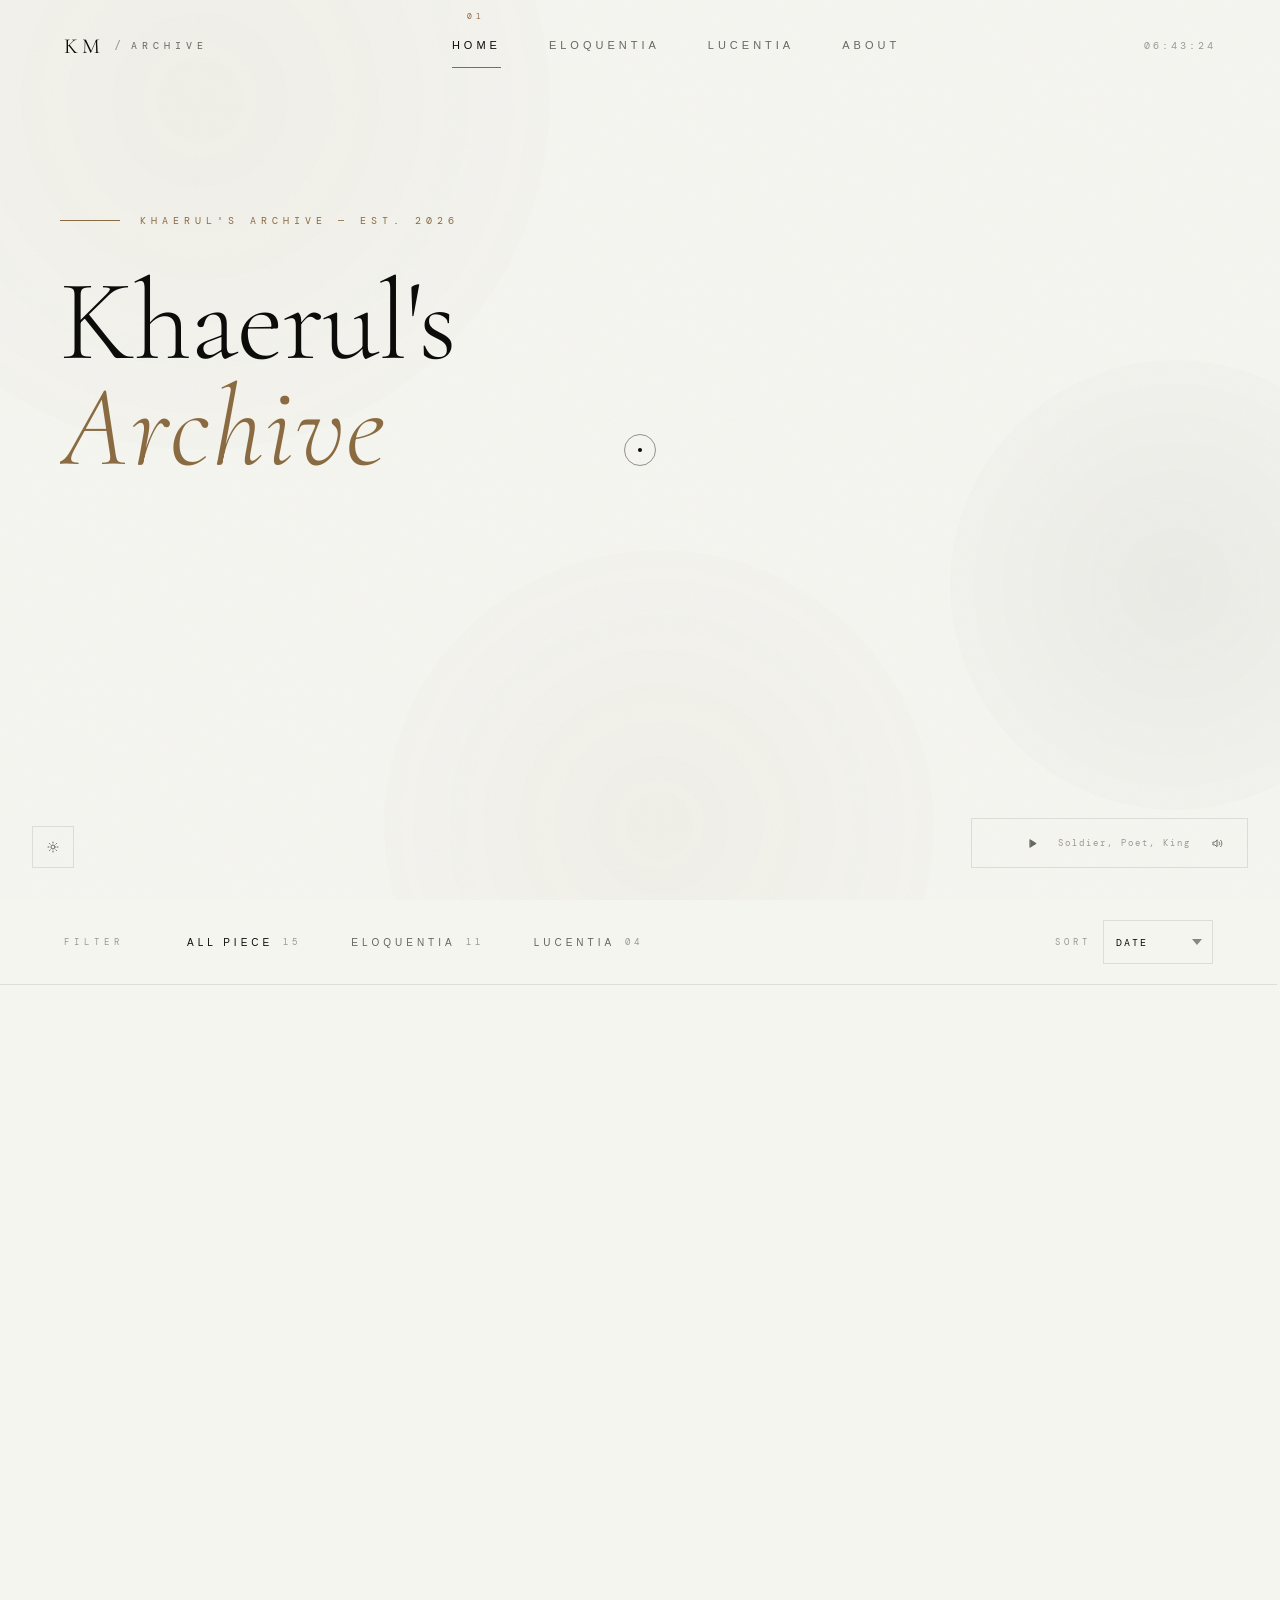
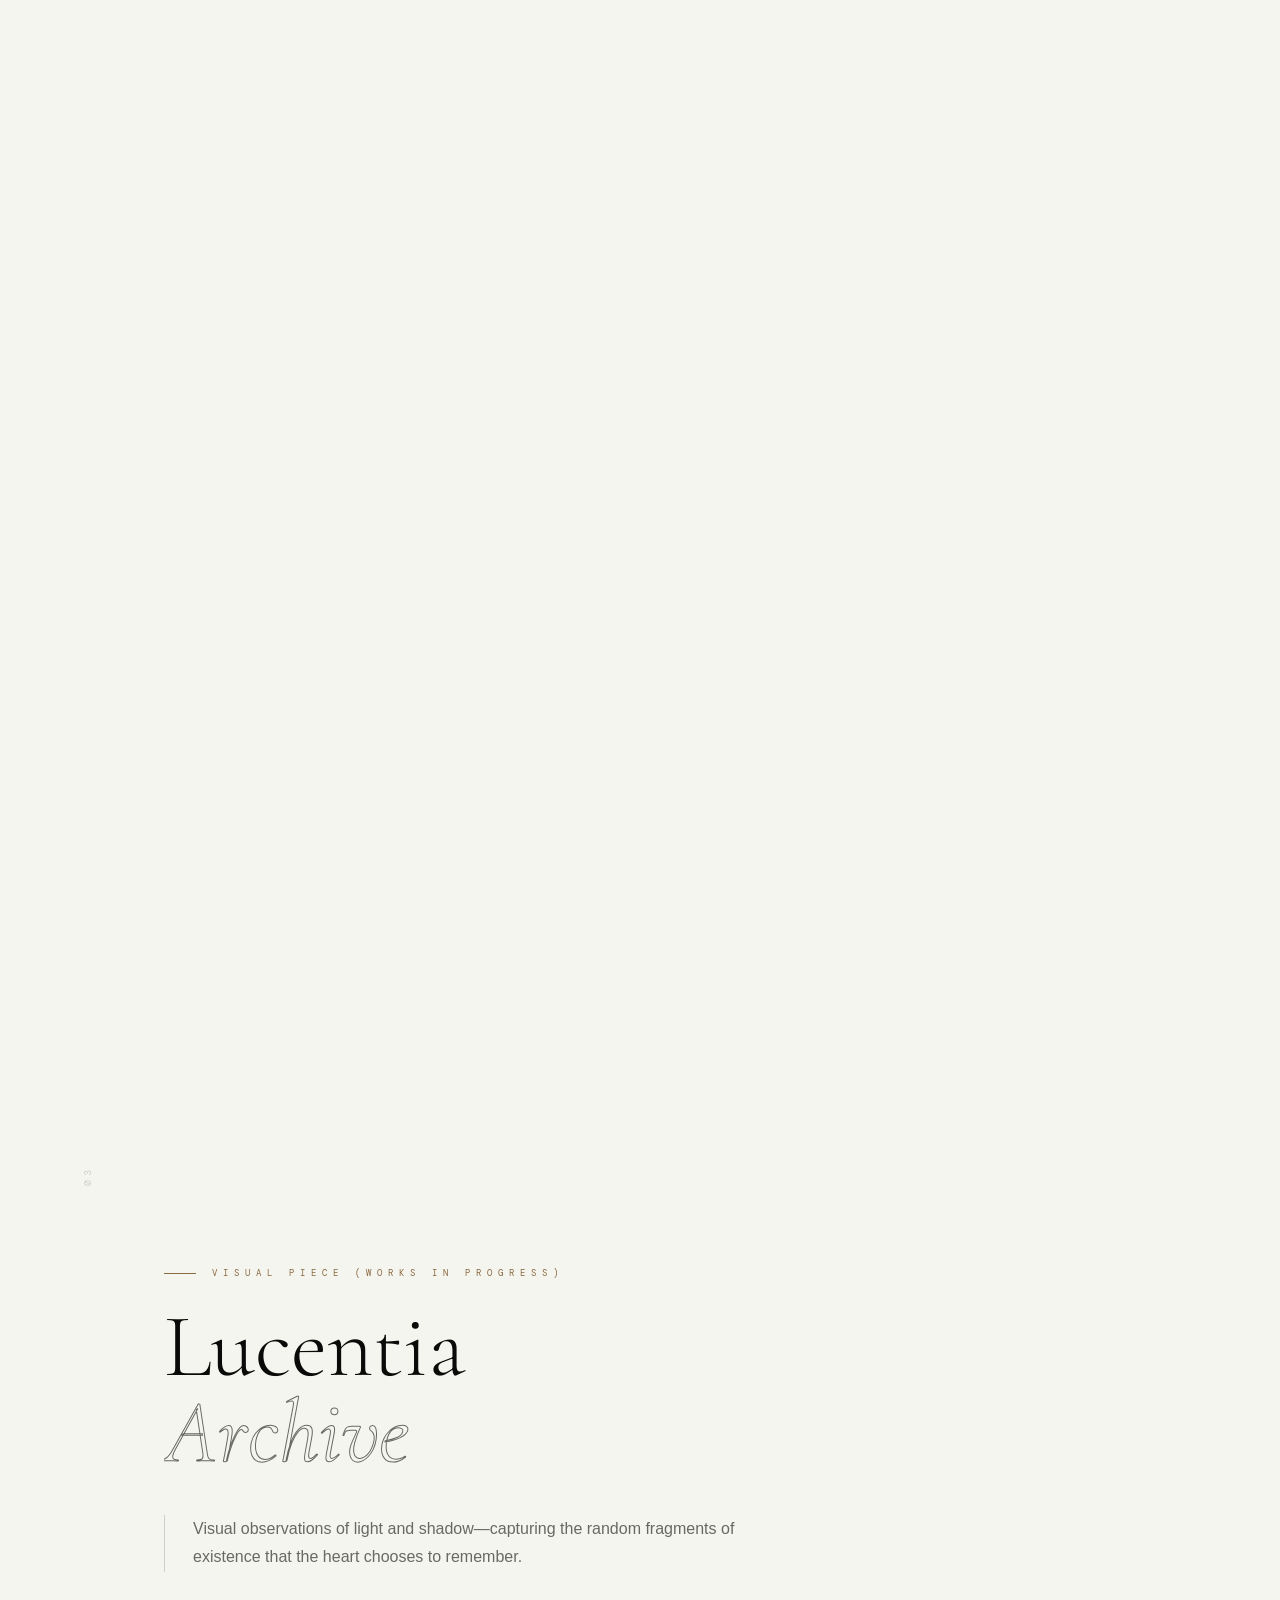
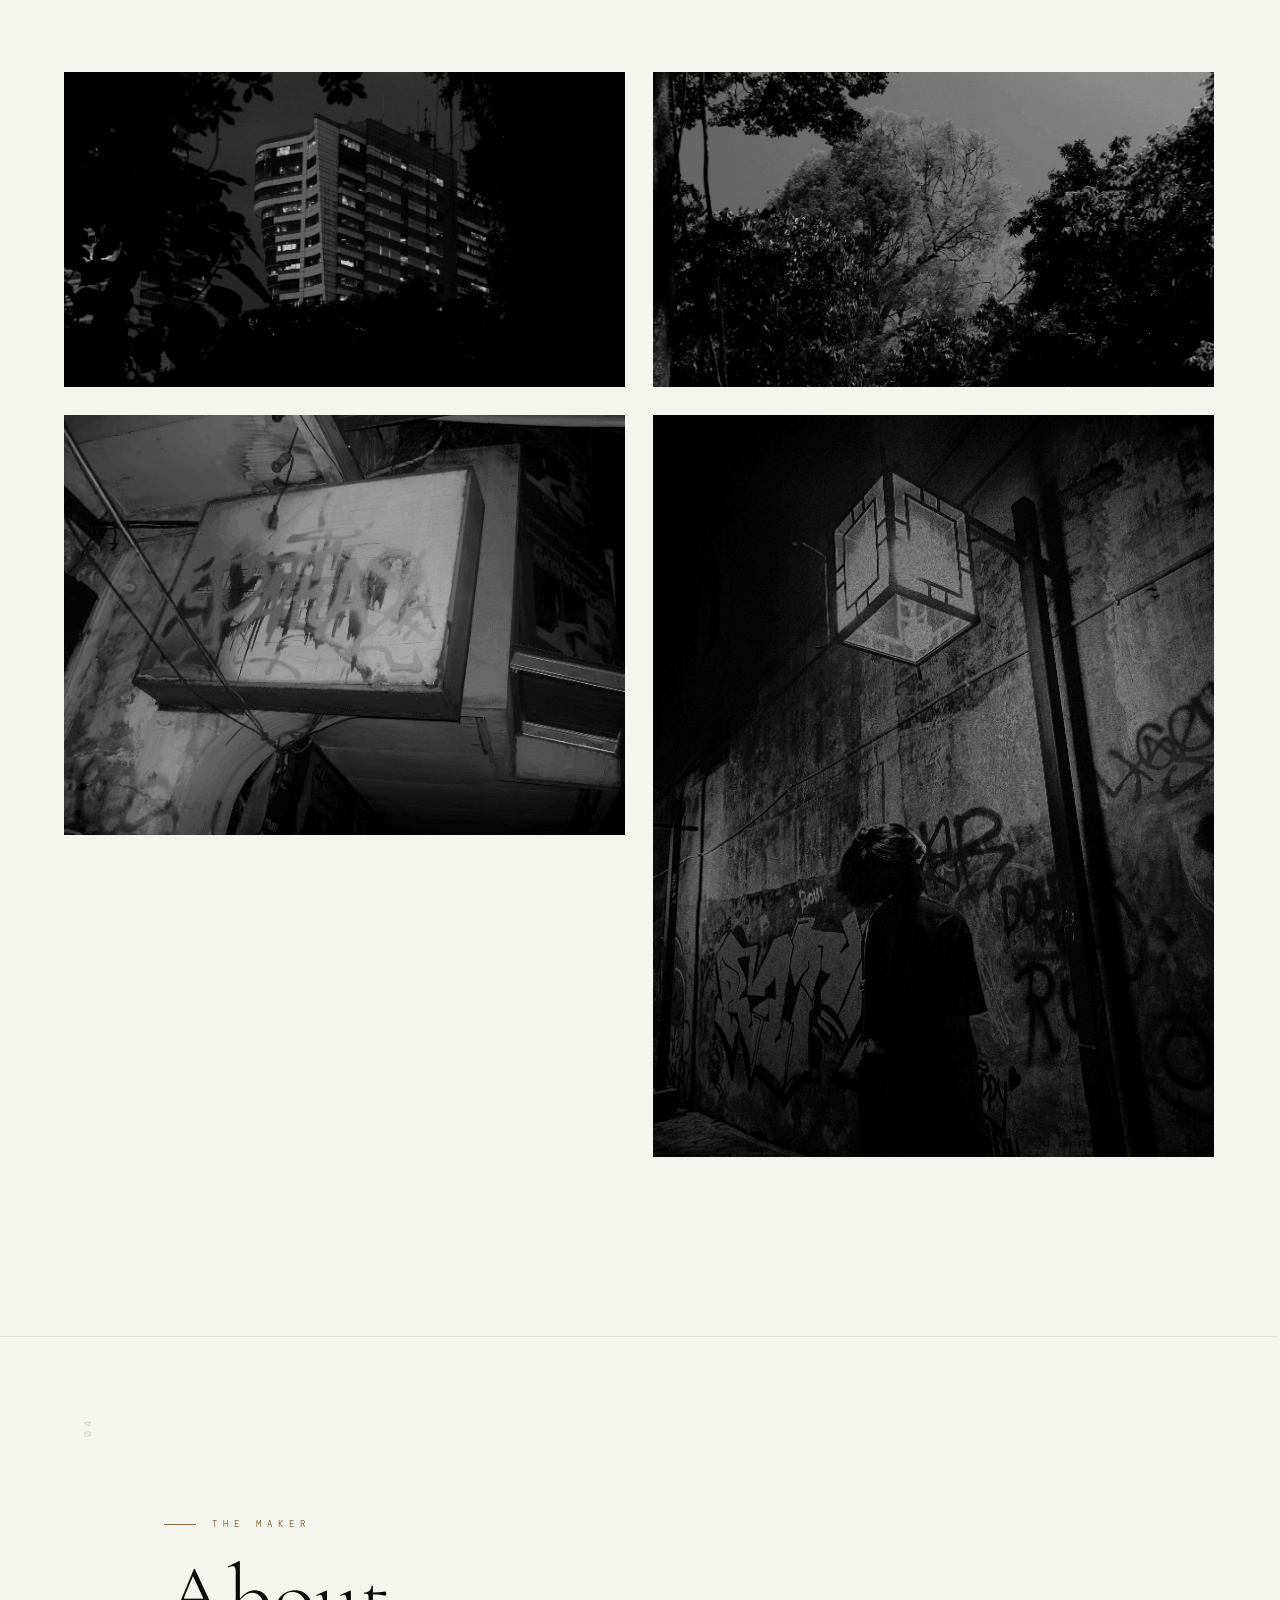
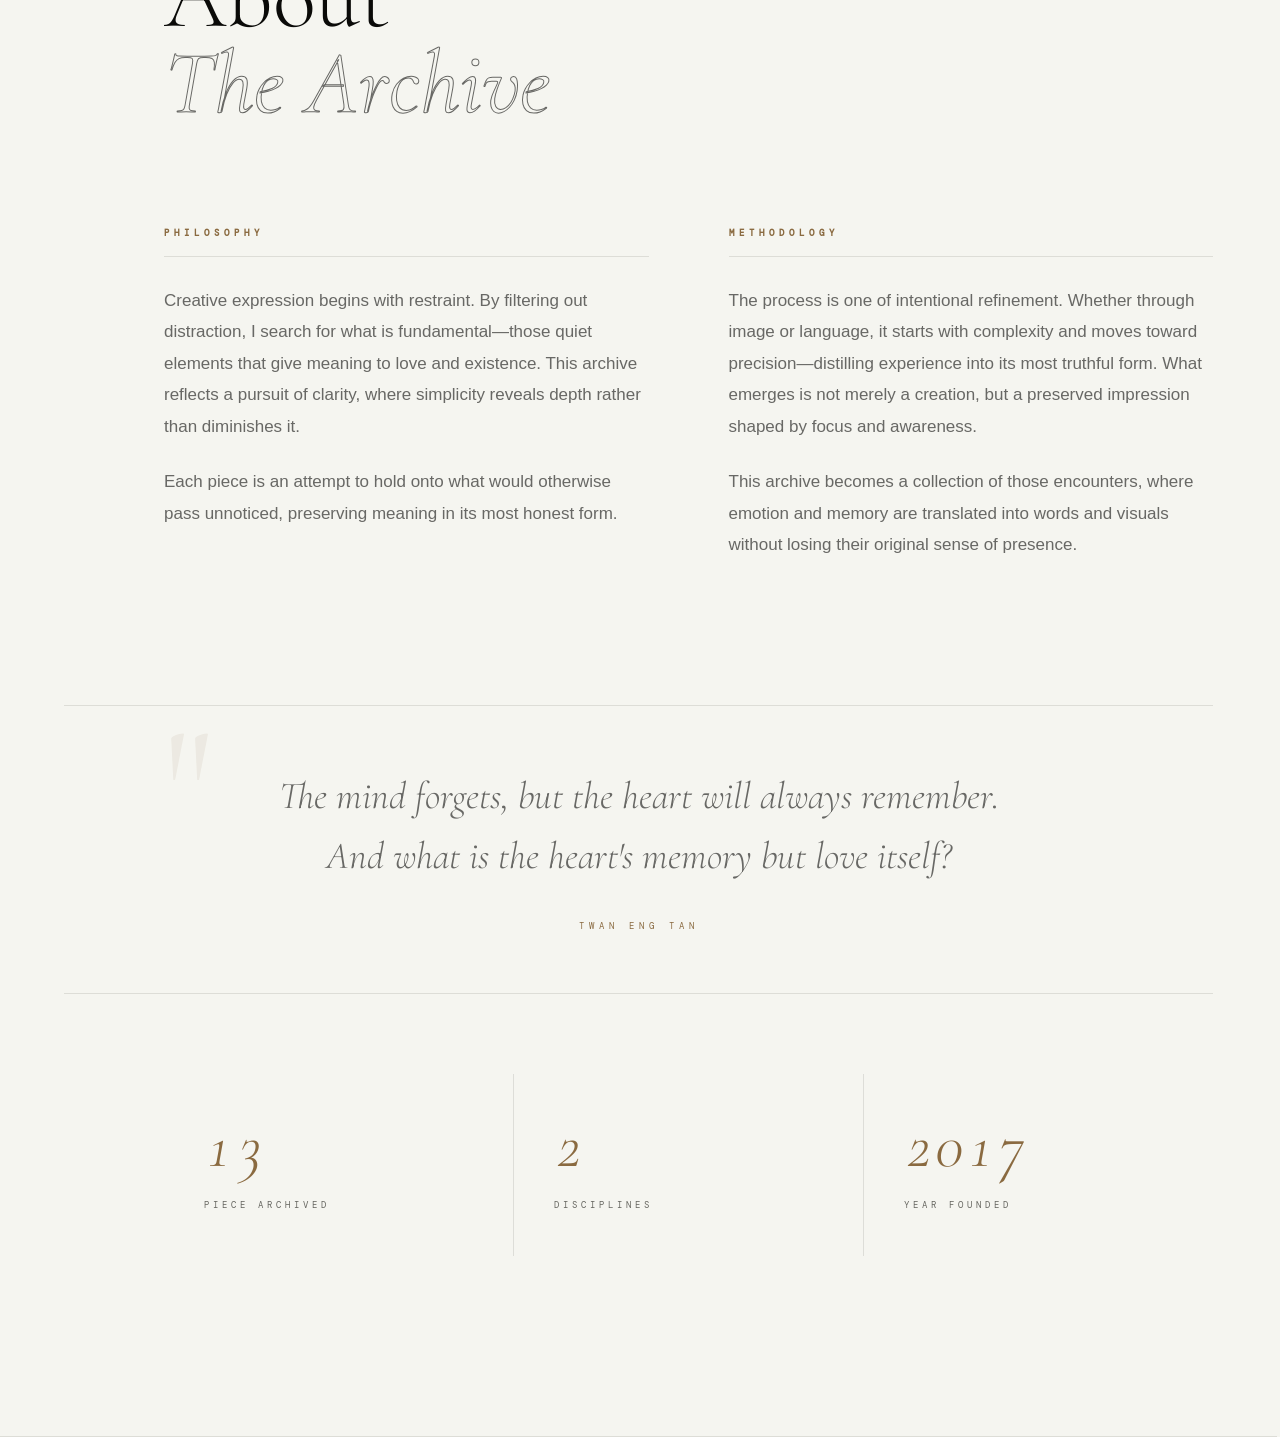
==== commit a446a89b: "Add files via upload" ====
--- a/index.html
+++ b/index.html
@@ -1,265 +1,264 @@
-<!DOCTYPE html>
-<html lang="en">
-<head>
-    <meta charset="UTF-8">
-    <meta name="viewport" content="width=device-width, initial-scale=1.0, viewport-fit=cover">
-    <meta name="theme-color" content="#080808">
-    <title>KM's Archive</title>
-    <link rel="preconnect" href="https://fonts.googleapis.com">
-    <link rel="preconnect" href="https://fonts.gstatic.com" crossorigin>
-    <link href="https://fonts.googleapis.com/css2?family=Cormorant+Garamond:ital,wght@0,300;0,400;0,500;1,300;1,400&family=DM+Mono:wght@300;400&display=swap" rel="stylesheet">
-    <link rel="stylesheet" href="https://cdnjs.cloudflare.com/ajax/libs/font-awesome/6.4.0/css/all.min.css">
-    <link rel="stylesheet" href="style.css">
-</head>
-<body>
-    <div class="cursor" id="cursor" aria-hidden="true">
-        <div class="cursor-dot"></div>
-        <div class="cursor-ring"></div>
-        <div class="cursor-label" id="cursorLabel"></div>
-    </div>
-
-    <div class="loader" id="loader" role="status" aria-label="Loading">
-        <div class="loader-inner">
-            <div class="loader-logo">KM ARCHIVE'S</div>
-            <div class="loader-line">
-                <div class="loader-line-inner" id="loaderProgress"></div>
-            </div>
-            <div class="loader-text" id="loaderText">INITIALIZING ARCHIVE</div>
-            <div class="loader-count" id="loaderCount">000</div>
-        </div>
-        <div class="loader-corners" aria-hidden="true">
-            <span></span><span></span><span></span><span></span>
-        </div>
-    </div>
-
-    <div class="noise-overlay" aria-hidden="true"></div>
-
-    <div class="ambient-orbs" aria-hidden="true">
-        <div class="orb orb-1"></div>
-        <div class="orb orb-2"></div>
-        <div class="orb orb-3"></div>
-    </div>
-
-    <div class="audio-player" id="audioPlayer" role="region" aria-label="Audio player">
-        <div class="audio-visualizer" id="audioViz" aria-hidden="true">
-            <span></span><span></span><span></span><span></span><span></span>
-        </div>
-        <button class="audio-btn" id="playBtn" aria-label="Play music"><i class="fas fa-play"></i></button>
-        <button class="audio-btn" id="pauseBtn" style="display:none;" aria-label="Pause music"><i class="fas fa-pause"></i></button>
-        <span class="audio-track">Soldier, Poet, King</span>
-        <button class="audio-btn" id="volumeBtn" aria-label="Toggle volume"><i class="fas fa-volume-up"></i></button>
-    </div>
-
-    <button class="theme-toggle" id="themeToggle" aria-label="Toggle light/dark theme">
-        <i class="fas fa-moon theme-icon"></i>
-    </button>
-
-    <a href="#home" class="back-to-top" id="backToTop" aria-label="Back to top">
-        <i class="fas fa-arrow-up"></i>
-    </a>
-
-    <header class="header" id="header">
-        <div class="header-progress" id="headerProgress" aria-hidden="true"></div>
-        <a href="#home" class="logo" aria-label="KM Archive home">
-            <span class="logo-km">KM</span>
-            <span class="logo-sep" aria-hidden="true">/</span>
-            <span class="logo-archive">ARCHIVE</span>
-        </a>
-        <nav class="nav" id="mainNav" role="navigation" aria-label="Main navigation">
-            <div class="nav-links">
-                <a href="#home"        class="nav-link active" data-index="01">Home</a>
-                <a href="#eloquentia"     class="nav-link"        data-index="02">Eloquentia</a>
-                <a href="#lucentia" class="nav-link"        data-index="03">Lucentia</a>
-                <a href="#about"       class="nav-link"        data-index="04">About</a>
-            </div>
-        </nav>
-        <div class="header-time" id="headerTime" aria-live="off"></div>
-    </header>
-
-    <section class="hero" id="home" aria-label="Hero">
-        <canvas class="hero-canvas" id="heroCanvas" aria-hidden="true"></canvas>
-        <div class="hero-content">
-            <div class="hero-eyebrow" aria-hidden="true">
-                <span class="eyebrow-line"></span>
-                <span class="eyebrow-text">KHAERUL'S ARCHIVE — EST. 2026</span>
-            </div>
-            <h1 class="hero-title">
-                <span class="hero-word" data-word="KHAERUL'S">Khaerul's</span>
-                <em class="hero-word hero-word-italic" data-word="ARCHIVE">Archive</em>
-            </h1>
-            <p class="hero-subtitle">Through the lens and pen of Khaerul, the chaos of existence finds its clarity. This collection is a deliberate exercise in the art of leaving out—preserving only what is essential for the heart to remember.</p>
-            <div class="hero-cta">
-                <a href="#eloquentia" class="cta-btn"><span>Explore Piece</span></a>
-                <span class="hero-count"><em>15</em> Pieces Archived</span>
-            </div>
-        </div>
-        <div class="hero-scroll-indicator" aria-hidden="true">
-            <div class="scroll-track">
-                <div class="scroll-thumb"></div>
-            </div>
-            <span>SCROLL</span>
-        </div>
-        <div class="hero-index" aria-hidden="true">
-            <div class="hero-index-item">Eloquentia <span>11</span></div>
-            <div class="hero-index-item">Lucentia <span>04</span></div>
-        </div>
-    </section>
-
-    <div class="category-nav" id="categoryNav" role="navigation" aria-label="Content filter">
-        <div class="container">
-            <div class="category-row">
-                <div class="category-label" aria-hidden="true">FILTER</div>
-                <div class="category-buttons" role="group" aria-label="Filter by category">
-                    <button class="category-btn active" data-category="all">
-                        <span class="btn-text">All Piece</span>
-                        <span class="btn-count" aria-label="15 items">15</span>
-                    </button>
-                    <button class="category-btn" data-category="eloquentia">
-                        <span class="btn-text">Eloquentia</span>
-                        <span class="btn-count" aria-label="11 items">11</span>
-                    </button>
-                    <button class="category-btn" data-category="lucentia">
-                        <span class="btn-text">Lucentia</span>
-                        <span class="btn-count" aria-label="4 items">04</span>
-                    </button>
-                </div>
-                <div class="category-sort">
-                    <span class="sort-label" id="sort-label">SORT</span>
-                    <select class="filter-select" id="sortSelect" aria-labelledby="sort-label">
-                        <option value="date">Date</option>
-                        <option value="title">Title</option>
-                        <option value="featured">Featured</option>
-                    </select>
-                </div>
-            </div>
-        </div>
-    </div>
-
-    <section class="gallery-section" id="eloquentia" aria-label="Eloquentia archive">
-        <div class="section-number" aria-hidden="true">02</div>
-        <div class="container">
-            <div class="section-header">
-                <div class="section-kicker">WRITTEN PIECE</div>
-                <h2 class="section-title">
-                    <span class="section-title-line">Eloquentia</span>
-                    <span class="section-title-line section-title-outline">Archive</span>
-                </h2>
-                <p class="section-subtitle">Linguistic explorations on life and love—distilling the vastness of human experience into its most meaningful forms.</p>
-            </div>
-            <div class="gallery-grid eloquentia-gallery" role="list"></div>
-        </div>
-    </section>
-
-    <section class="gallery-section" id="lucentia" aria-label="Lucentia archive">
-        <div class="section-number" aria-hidden="true">03</div>
-        <div class="container">
-            <div class="section-header">
-                <div class="section-kicker">VISUAL PIECE (works in progress)</div>
-                <h2 class="section-title">
-                    <span class="section-title-line">Lucentia</span>
-                    <span class="section-title-line section-title-outline">Archive</span>
-                </h2>
-                <p class="section-subtitle">Visual observations of light and shadow—capturing the random fragments of existence that the heart chooses to remember.</p>
-            </div>
-            <div class="gallery-grid lucentia-gallery" role="list"></div>
-        </div>
-    </section>
-
-    <section class="gallery-section about-section" id="about" aria-label="About the archive">
-        <div class="section-number" aria-hidden="true">04</div>
-        <div class="container">
-            <div class="section-header">
-                <div class="section-kicker">THE MAKER</div>
-                <h2 class="section-title">
-                    <span class="section-title-line">About</span>
-                    <span class="section-title-line section-title-outline">The Archive</span>
-                </h2>
-            </div>
-            <div class="about-grid">
-                <div class="about-col">
-                    <h3 class="about-heading">Philosophy</h3>
-                    <p class="about-text">Creative expression begins with restraint. By filtering out distraction, I search for what is fundamental—those quiet elements that give meaning to love and existence. This archive reflects a pursuit of clarity, where simplicity reveals depth rather than diminishes it.</p>
-                    <p class="about-text">Each piece is an attempt to hold onto what would otherwise pass unnoticed, preserving meaning in its most honest form.</p>
-                </div>
-                <div class="about-col">
-                    <h3 class="about-heading">Methodology</h3>
-                    <p class="about-text">The process is one of intentional refinement. Whether through image or language, it starts with complexity and moves toward precision—distilling experience into its most truthful form. What emerges is not merely a creation, but a preserved impression shaped by focus and awareness.</p>
-                    <p class="about-text">This archive becomes a collection of those encounters, where emotion and memory are translated into words and visuals without losing their original sense of presence.</p>
-                </div>
-            </div>
-            <div class="about-quote">
-                <div class="quote-mark" aria-hidden="true">"</div>
-                <blockquote>The mind forgets, but the heart will always remember. And what is the heart's memory but love itself?</blockquote>
-                <cite>Twan Eng Tan</cite>
-            </div>
-            <div class="about-stats">
-                <div class="stat-item">
-                    <span class="stat-num">15</span>
-                    <span class="stat-label">Piece Archived</span>
-                </div>
-                <div class="stat-item">
-                    <span class="stat-num">2</span>
-                    <span class="stat-label">Disciplines</span>
-                </div>
-                <div class="stat-item">
-                    <span class="stat-num">2026</span>
-                    <span class="stat-label">Year Founded</span>
-                </div>
-            </div>
-        </div>
-    </section>
-
-    <div class="modal" id="detailModal" role="dialog" aria-modal="true" aria-labelledby="modalTitle">
-        <div class="modal-backdrop" id="modalBackdrop"></div>
-        <div class="modal-content">
-            <button class="modal-close" id="modalClose" aria-label="Close">
-                <span></span><span></span>
-            </button>
-            <div class="modal-body">
-                <div class="modal-media">
-                    <div class="modal-image-wrap">
-                        <img src="" alt="" class="modal-image" id="modalImage">
-                        <div class="modal-image-overlay" aria-hidden="true"></div>
-                    </div>
-                    <div class="modal-gallery" id="modalGallery" role="list" aria-label="Image gallery"></div>
-                </div>
-                <div class="modal-info-panel">
-                    <div class="modal-category-badge" id="modalCategory"></div>
-                    <h2 class="modal-title" id="modalTitle"></h2>
-                    <div class="modal-description" id="modalDescription"></div>
-                    <div class="modal-divider" aria-hidden="true"></div>
-                    <div class="modal-meta-grid">
-                        <div class="meta-item">
-                            <span class="meta-label">Date Added</span>
-                            <span class="meta-value" id="modalDate"></span>
-                        </div>
-                        <div class="meta-item">
-                            <span class="meta-label">Category</span>
-                            <span class="meta-value" id="modalCategory2"></span>
-                        </div>
-                        <div class="meta-item">
-                            <span class="meta-label">Type</span>
-                            <span class="meta-value" id="modalType"></span>
-                        </div>
-                        <div class="meta-item">
-                            <span class="meta-label">Status</span>
-                            <span class="meta-value meta-preserved">Preserved</span>
-                        </div>
-                        <div class="meta-item meta-full">
-                            <span class="meta-label">Accession No.</span>
-                            <span class="meta-value meta-mono" id="modalId"></span>
-                        </div>
-                    </div>
-                    <div class="modal-nav-row">
-                        <button class="modal-nav-btn" id="modalPrev" aria-label="Previous item"><i class="fas fa-arrow-left"></i> Prev</button>
-                        <button class="modal-nav-btn" id="modalNext" aria-label="Next item">Next <i class="fas fa-arrow-right"></i></button>
-                    </div>
-                    <p class="modal-swipe-hint">← swipe to navigate →</p>
-                </div>
-            </div>
-        </div>
-    </div>
-
-    <script src="script.js"></script>
-</body>
-</html>
+<!DOCTYPE html>
+<html lang="en">
+<head>
+    <meta charset="UTF-8">
+    <meta name="viewport" content="width=device-width, initial-scale=1.0, viewport-fit=cover">
+    <meta name="theme-color" content="#080808">
+    <title>KM's Archive</title>
+    <link rel="preconnect" href="https://fonts.googleapis.com">
+    <link rel="preconnect" href="https://fonts.gstatic.com" crossorigin>
+    <link href="https://fonts.googleapis.com/css2?family=Cormorant+Garamond:ital,wght@0,300;0,400;0,500;1,300;1,400&family=DM+Mono:wght@300;400&display=swap" rel="stylesheet">
+    <link rel="stylesheet" href="style.css">
+</head>
+<body>
+    <div class="cursor" id="cursor" aria-hidden="true">
+        <div class="cursor-dot"></div>
+        <div class="cursor-ring"></div>
+        <div class="cursor-label" id="cursorLabel"></div>
+    </div>
+
+    <div class="loader" id="loader" role="status" aria-label="Loading">
+        <div class="loader-inner">
+            <div class="loader-logo">KM ARCHIVE'S</div>
+            <div class="loader-line">
+                <div class="loader-line-inner" id="loaderProgress"></div>
+            </div>
+            <div class="loader-text" id="loaderText">INITIALIZING ARCHIVE</div>
+            <div class="loader-count" id="loaderCount">000</div>
+        </div>
+        <div class="loader-corners" aria-hidden="true">
+            <span></span><span></span><span></span><span></span>
+        </div>
+    </div>
+
+    <div class="noise-overlay" aria-hidden="true"></div>
+
+    <div class="ambient-orbs" aria-hidden="true">
+        <div class="orb orb-1"></div>
+        <div class="orb orb-2"></div>
+        <div class="orb orb-3"></div>
+    </div>
+
+    <div class="audio-player" id="audioPlayer" role="region" aria-label="Audio player">
+        <div class="audio-visualizer" id="audioViz" aria-hidden="true">
+            <span></span><span></span><span></span><span></span><span></span>
+        </div>
+        <button class="audio-btn" id="playBtn" aria-label="Play music"><i class="fas fa-play"></i></button>
+        <button class="audio-btn" id="pauseBtn" style="display:none;" aria-label="Pause music"><i class="fas fa-pause"></i></button>
+        <span class="audio-track">Soldier, Poet, King</span>
+        <button class="audio-btn" id="volumeBtn" aria-label="Toggle volume"><i class="fas fa-volume-up"></i></button>
+    </div>
+
+    <button class="theme-toggle" id="themeToggle" aria-label="Toggle light/dark theme">
+        <i class="fas fa-moon theme-icon"></i>
+    </button>
+
+    <a href="#home" class="back-to-top" id="backToTop" aria-label="Back to top">
+        <i class="fas fa-arrow-up"></i>
+    </a>
+
+    <header class="header" id="header">
+        <div class="header-progress" id="headerProgress" aria-hidden="true"></div>
+        <a href="#home" class="logo" aria-label="KM Archive home">
+            <span class="logo-km">KM</span>
+            <span class="logo-sep" aria-hidden="true">/</span>
+            <span class="logo-archive">ARCHIVE</span>
+        </a>
+        <nav class="nav" id="mainNav" role="navigation" aria-label="Main navigation">
+            <div class="nav-links">
+                <a href="#home"        class="nav-link active" data-index="01">Home</a>
+                <a href="#eloquentia"     class="nav-link"        data-index="02">Eloquentia</a>
+                <a href="#lucentia" class="nav-link"        data-index="03">Lucentia</a>
+                <a href="#about"       class="nav-link"        data-index="04">About</a>
+            </div>
+        </nav>
+        <div class="header-time" id="headerTime" aria-live="off"></div>
+    </header>
+
+    <section class="hero" id="home" aria-label="Hero">
+        <canvas class="hero-canvas" id="heroCanvas" aria-hidden="true"></canvas>
+        <div class="hero-content">
+            <div class="hero-eyebrow" aria-hidden="true">
+                <span class="eyebrow-line"></span>
+                <span class="eyebrow-text">KHAERUL'S ARCHIVE — EST. 2026</span>
+            </div>
+            <h1 class="hero-title">
+                <span class="hero-word" data-word="KHAERUL'S">Khaerul's</span>
+                <em class="hero-word hero-word-italic" data-word="ARCHIVE">Archive</em>
+            </h1>
+            <p class="hero-subtitle">Through the lens and pen of Khaerul, the chaos of existence finds its clarity. This collection is a deliberate exercise in the art of leaving out—preserving only what is essential for the heart to remember.</p>
+            <div class="hero-cta">
+                <a href="#eloquentia" class="cta-btn"><span>Explore Piece</span></a>
+                <span class="hero-count"><em>15</em> Pieces Archived</span>
+            </div>
+        </div>
+        <div class="hero-scroll-indicator" aria-hidden="true">
+            <div class="scroll-track">
+                <div class="scroll-thumb"></div>
+            </div>
+            <span>SCROLL</span>
+        </div>
+        <div class="hero-index" aria-hidden="true">
+            <div class="hero-index-item">Eloquentia <span>11</span></div>
+            <div class="hero-index-item">Lucentia <span>04</span></div>
+        </div>
+    </section>
+
+    <div class="category-nav" id="categoryNav" role="navigation" aria-label="Content filter">
+        <div class="container">
+            <div class="category-row">
+                <div class="category-label" aria-hidden="true">FILTER</div>
+                <div class="category-buttons" role="group" aria-label="Filter by category">
+                    <button class="category-btn active" data-category="all">
+                        <span class="btn-text">All Piece</span>
+                        <span class="btn-count" aria-label="15 items">15</span>
+                    </button>
+                    <button class="category-btn" data-category="eloquentia">
+                        <span class="btn-text">Eloquentia</span>
+                        <span class="btn-count" aria-label="11 items">11</span>
+                    </button>
+                    <button class="category-btn" data-category="lucentia">
+                        <span class="btn-text">Lucentia</span>
+                        <span class="btn-count" aria-label="4 items">04</span>
+                    </button>
+                </div>
+                <div class="category-sort">
+                    <span class="sort-label" id="sort-label">SORT</span>
+                    <select class="filter-select" id="sortSelect" aria-labelledby="sort-label">
+                        <option value="date">Date</option>
+                        <option value="title">Title</option>
+                        <option value="featured">Featured</option>
+                    </select>
+                </div>
+            </div>
+        </div>
+    </div>
+
+    <section class="gallery-section" id="eloquentia" aria-label="Eloquentia archive">
+        <div class="section-number" aria-hidden="true">02</div>
+        <div class="container">
+            <div class="section-header">
+                <div class="section-kicker">WRITTEN PIECE</div>
+                <h2 class="section-title">
+                    <span class="section-title-line">Eloquentia</span>
+                    <span class="section-title-line section-title-outline">Archive</span>
+                </h2>
+                <p class="section-subtitle">Linguistic explorations on life and love—distilling the vastness of human experience into its most meaningful forms.</p>
+            </div>
+            <div class="gallery-grid eloquentia-gallery" role="list"></div>
+        </div>
+    </section>
+
+    <section class="gallery-section" id="lucentia" aria-label="Lucentia archive">
+        <div class="section-number" aria-hidden="true">03</div>
+        <div class="container">
+            <div class="section-header">
+                <div class="section-kicker">VISUAL PIECE (works in progress)</div>
+                <h2 class="section-title">
+                    <span class="section-title-line">Lucentia</span>
+                    <span class="section-title-line section-title-outline">Archive</span>
+                </h2>
+                <p class="section-subtitle">Visual observations of light and shadow—capturing the random fragments of existence that the heart chooses to remember.</p>
+            </div>
+            <div class="gallery-grid lucentia-gallery" role="list"></div>
+        </div>
+    </section>
+
+    <section class="gallery-section about-section" id="about" aria-label="About the archive">
+        <div class="section-number" aria-hidden="true">04</div>
+        <div class="container">
+            <div class="section-header">
+                <div class="section-kicker">THE MAKER</div>
+                <h2 class="section-title">
+                    <span class="section-title-line">About</span>
+                    <span class="section-title-line section-title-outline">The Archive</span>
+                </h2>
+            </div>
+            <div class="about-grid">
+                <div class="about-col">
+                    <h3 class="about-heading">Philosophy</h3>
+                    <p class="about-text">Creative expression begins with restraint. By filtering out distraction, I search for what is fundamental—those quiet elements that give meaning to love and existence. This archive reflects a pursuit of clarity, where simplicity reveals depth rather than diminishes it.</p>
+                    <p class="about-text">Each piece is an attempt to hold onto what would otherwise pass unnoticed, preserving meaning in its most honest form.</p>
+                </div>
+                <div class="about-col">
+                    <h3 class="about-heading">Methodology</h3>
+                    <p class="about-text">The process is one of intentional refinement. Whether through image or language, it starts with complexity and moves toward precision—distilling experience into its most truthful form. What emerges is not merely a creation, but a preserved impression shaped by focus and awareness.</p>
+                    <p class="about-text">This archive becomes a collection of those encounters, where emotion and memory are translated into words and visuals without losing their original sense of presence.</p>
+                </div>
+            </div>
+            <div class="about-quote">
+                <div class="quote-mark" aria-hidden="true">"</div>
+                <blockquote>The mind forgets, but the heart will always remember. And what is the heart's memory but love itself?</blockquote>
+                <cite>Twan Eng Tan</cite>
+            </div>
+            <div class="about-stats">
+                <div class="stat-item">
+                    <span class="stat-num">15</span>
+                    <span class="stat-label">Piece Archived</span>
+                </div>
+                <div class="stat-item">
+                    <span class="stat-num">2</span>
+                    <span class="stat-label">Disciplines</span>
+                </div>
+                <div class="stat-item">
+                    <span class="stat-num">2026</span>
+                    <span class="stat-label">Year Founded</span>
+                </div>
+            </div>
+        </div>
+    </section>
+
+    <div class="modal" id="detailModal" role="dialog" aria-modal="true" aria-labelledby="modalTitle">
+        <div class="modal-backdrop" id="modalBackdrop"></div>
+        <div class="modal-content">
+            <button class="modal-close" id="modalClose" aria-label="Close">
+                <span></span><span></span>
+            </button>
+            <div class="modal-body">
+                <div class="modal-media">
+                    <div class="modal-image-wrap">
+                        <img src="" alt="" class="modal-image" id="modalImage">
+                        <div class="modal-image-overlay" aria-hidden="true"></div>
+                    </div>
+                    <div class="modal-gallery" id="modalGallery" role="list" aria-label="Image gallery"></div>
+                </div>
+                <div class="modal-info-panel">
+                    <div class="modal-category-badge" id="modalCategory"></div>
+                    <h2 class="modal-title" id="modalTitle"></h2>
+                    <div class="modal-description" id="modalDescription"></div>
+                    <div class="modal-divider" aria-hidden="true"></div>
+                    <div class="modal-meta-grid">
+                        <div class="meta-item">
+                            <span class="meta-label">Date Added</span>
+                            <span class="meta-value" id="modalDate"></span>
+                        </div>
+                        <div class="meta-item">
+                            <span class="meta-label">Category</span>
+                            <span class="meta-value" id="modalCategory2"></span>
+                        </div>
+                        <div class="meta-item">
+                            <span class="meta-label">Type</span>
+                            <span class="meta-value" id="modalType"></span>
+                        </div>
+                        <div class="meta-item">
+                            <span class="meta-label">Status</span>
+                            <span class="meta-value meta-preserved">Preserved</span>
+                        </div>
+                        <div class="meta-item meta-full">
+                            <span class="meta-label">Accession No.</span>
+                            <span class="meta-value meta-mono" id="modalId"></span>
+                        </div>
+                    </div>
+                    <div class="modal-nav-row">
+                        <button class="modal-nav-btn" id="modalPrev" aria-label="Previous item"><i class="fas fa-arrow-left"></i> Prev</button>
+                        <button class="modal-nav-btn" id="modalNext" aria-label="Next item">Next <i class="fas fa-arrow-right"></i></button>
+                    </div>
+                    <p class="modal-swipe-hint">← swipe to navigate →</p>
+                </div>
+            </div>
+        </div>
+    </div>
+
+    <script src="script.js"></script>
+</body>
+</html>
--- a/style.css
+++ b/style.css
@@ -1,5 +1,3 @@
-@import url('https://fonts.googleapis.com/css2?family=Cormorant+Garamond:ital,wght@0,300;0,400;0,500;0,600;1,300;1,400;1,500&family=DM+Mono:wght@300;400&display=swap');
-
 :root {
     --bg: #080808;
     --bg-2: #0f0f0f;
@@ -56,7 +54,7 @@
 
 html {
     scroll-behavior: smooth;
-    font-size: 16px;
+    font-size: 100%;
     scrollbar-gutter: stable;
 }
 
@@ -80,7 +78,7 @@
     body { cursor: auto; }
 }
 
-::-webkit-scrollbar { width: 3px; }
+::-webkit-scrollbar { width: 0.1875rem; }
 ::-webkit-scrollbar-track { background: transparent; }
 ::-webkit-scrollbar-thumb { background: var(--gray-b); border-radius: 2px; }
 ::-webkit-scrollbar-thumb:hover { background: var(--accent); }
@@ -107,14 +105,14 @@
     animation: orbFloat 22s ease-in-out infinite;
     will-change: transform;
 }
-.orb-1 { width: 700px; height: 700px; background: radial-gradient(circle, var(--accent), transparent); top: -250px; left: -150px; }
-.orb-2 { width: 450px; height: 450px; background: radial-gradient(circle, var(--white), transparent); top: 40%; right: -120px; animation-delay: -8s; animation-duration: 28s; }
-.orb-3 { width: 550px; height: 550px; background: radial-gradient(circle, var(--accent), transparent); bottom: -200px; left: 30%; animation-delay: -16s; animation-duration: 19s; }
+.orb-1 { width: 43.75rem; height: 43.75rem; background: radial-gradient(circle, var(--accent), transparent); top: -250px; left: -150px; }
+.orb-2 { width: 28.125rem; height: 28.125rem; background: radial-gradient(circle, var(--white), transparent); top: 40%; right: -120px; animation-delay: -8s; animation-duration: 28s; }
+.orb-3 { width: 34.375rem; height: 34.375rem; background: radial-gradient(circle, var(--accent), transparent); bottom: -200px; left: 30%; animation-delay: -16s; animation-duration: 19s; }
 
 @media (max-width: 768px) {
-    .orb-1 { width: 350px; height: 350px; }
-    .orb-2 { width: 250px; height: 250px; }
-    .orb-3 { width: 300px; height: 300px; }
+    .orb-1 { width: 21.875rem; height: 21.875rem; }
+    .orb-2 { width: 15.625rem; height: 15.625rem; }
+    .orb-3 { width: 18.75rem; height: 18.75rem; }
 }
 
 @keyframes orbFloat {
@@ -134,7 +132,7 @@
 }
 
 .cursor-dot {
-    width: 4px; height: 4px;
+    width: 0.25rem; height: 0.25rem;
     background: var(--white);
     border-radius: 50%;
     position: absolute; top: 50%; left: 50%;
@@ -143,7 +141,7 @@
 }
 
 .cursor-ring {
-    width: 32px; height: 32px;
+    width: 2rem; height: 2rem;
     border: 1px solid rgba(245,245,240,0.4);
     border-radius: 50%;
     position: absolute; top: 50%; left: 50%;
@@ -154,14 +152,14 @@
 .cursor-label {
     position: absolute; top: 50%; left: 50%;
     transform: translate(22px, -50%);
-    font-family: var(--font-mono); font-size: 8px; letter-spacing: 3px;
+    font-family: var(--font-mono); font-size: 0.5rem; letter-spacing: 0.1875rem;
     color: var(--white); white-space: nowrap; opacity: 0; transition: opacity 0.3s;
     text-transform: uppercase;
 }
 
-.cursor.hovering .cursor-ring { width: 56px; height: 56px; border-color: var(--accent); opacity: 0.9; }
-.cursor.hovering .cursor-dot { background: var(--accent); width: 6px; height: 6px; }
-.cursor.clicking .cursor-ring { width: 20px; height: 20px; }
+.cursor.hovering .cursor-ring { width: 3.5rem; height: 3.5rem; border-color: var(--accent); opacity: 0.9; }
+.cursor.hovering .cursor-dot { background: var(--accent); width: 0.375rem; height: 0.375rem; }
+.cursor.clicking .cursor-ring { width: 1.25rem; height: 1.25rem; }
 .cursor.gallery-hover .cursor-label { opacity: 1; }
 
 .loader {
@@ -174,13 +172,13 @@
 
 .loader.hidden { opacity: 0; visibility: hidden; pointer-events: none; }
 
-.loader-inner { text-align: center; position: relative; padding: 0 20px; }
+.loader-inner { text-align: center; position: relative; padding: 0 1.25rem; }
 
 .loader-logo {
     font-family: var(--font-display);
-    font-size: clamp(42px, 8vw, 88px);
-    font-weight: 300; letter-spacing: clamp(8px, 2vw, 20px);
-    color: var(--white); margin-bottom: 60px; opacity: 0;
+    font-size: clamp(2.625rem, 8vw, 5.5rem);
+    font-weight: 300; letter-spacing: clamp(0.5rem, 2vw, 1.25rem);
+    color: var(--white); margin-bottom: 3.75rem; opacity: 0;
     animation: loaderLogoIn 0.9s var(--ease-expo) 0.2s forwards;
 }
 
@@ -190,8 +188,8 @@
 }
 
 .loader-line {
-    width: min(300px, 80vw); height: 1px;
-    background: var(--gray-c); margin: 0 auto 28px; position: relative; overflow: hidden;
+    width: min(18.75rem, 80vw); height: 1px;
+    background: var(--gray-c); margin: 0 auto 1.75rem; position: relative; overflow: hidden;
 }
 .loader-line-inner {
     position: absolute; top: 0; left: 0; height: 100%; width: 0%;
@@ -199,28 +197,28 @@
     transition: width 0.12s;
 }
 .loader-text {
-    font-family: var(--font-mono); font-size: 9px; letter-spacing: 7px;
-    color: var(--gray-a); text-transform: uppercase; margin-bottom: 20px;
+    font-family: var(--font-mono); font-size: 0.5625rem; letter-spacing: 0.4375rem;
+    color: var(--gray-a); text-transform: uppercase; margin-bottom: 1.25rem;
     animation: loaderLogoIn 0.7s var(--ease-expo) 0.5s both;
 }
 .loader-count {
-    font-family: var(--font-mono); font-size: clamp(24px, 5vw, 36px);
-    font-weight: 300; color: var(--white-dim); letter-spacing: 6px;
+    font-family: var(--font-mono); font-size: clamp(1.5rem, 5vw, 2.25rem);
+    font-weight: 300; color: var(--white-dim); letter-spacing: 0.375rem;
     animation: loaderLogoIn 0.7s var(--ease-expo) 0.6s both;
 }
 
 .loader-corners { position: absolute; inset: 40px; pointer-events: none; }
-.loader-corners span { position: absolute; width: 20px; height: 20px; border-color: var(--white-faint); border-style: solid; border-width: 0; }
+.loader-corners span { position: absolute; width: 1.25rem; height: 1.25rem; border-color: var(--white-faint); border-style: solid; border-width: 0; }
 .loader-corners span:nth-child(1) { top: 0; left: 0; border-top-width: 1px; border-left-width: 1px; }
 .loader-corners span:nth-child(2) { top: 0; right: 0; border-top-width: 1px; border-right-width: 1px; }
 .loader-corners span:nth-child(3) { bottom: 0; left: 0; border-bottom-width: 1px; border-left-width: 1px; }
 .loader-corners span:nth-child(4) { bottom: 0; right: 0; border-bottom-width: 1px; border-right-width: 1px; }
 
-.container { max-width: 1600px; margin: 0 auto; padding: 0 80px; }
+.container { max-width: 100rem; margin: 0 auto; padding: 0 5rem; }
 
 .header {
     position: fixed; top: 0; left: 0; right: 0;
-    padding: 28px 80px;
+    padding: 1.75rem 5rem;
     display: flex; align-items: center; justify-content: space-between;
     z-index: 1000;
     transition: padding 0.4s var(--ease-smooth), background 0.4s, transform 0.5s var(--ease-expo);
@@ -238,7 +236,7 @@
 }
 
 .header.scrolled {
-    padding: 20px 80px;
+    padding: 1.25rem 5rem;
     background: rgba(8,8,8,0.88);
     backdrop-filter: blur(28px) saturate(1.3);
     -webkit-backdrop-filter: blur(28px) saturate(1.3);
@@ -255,26 +253,26 @@
     transition: width 0.08s;
 }
 
-.logo { display: flex; align-items: center; gap: 8px; text-decoration: none; color: var(--white); flex-shrink: 0; }
-.logo-km { font-family: var(--font-display); font-size: 22px; font-weight: 400; letter-spacing: 4px; transition: color var(--t-fast); }
-.logo-sep { font-family: var(--font-mono); font-size: 12px; color: var(--gray-b); margin: 0 2px; }
-.logo-archive { font-family: var(--font-mono); font-size: 10px; letter-spacing: 5px; color: var(--gray-a); transition: color var(--t-fast); }
+.logo { display: flex; align-items: center; gap: 0.5rem; text-decoration: none; color: var(--white); flex-shrink: 0; }
+.logo-km { font-family: var(--font-display); font-size: clamp(1.15625rem, 1.079rem + 0.329vw, 1.375rem); font-weight: 400; letter-spacing: 0.25rem; transition: color var(--t-fast); }
+.logo-sep { font-family: var(--font-mono); font-size: 0.75rem; color: var(--gray-b); margin: 0 2px; }
+.logo-archive { font-family: var(--font-mono); font-size: 0.625rem; letter-spacing: 0.3125rem; color: var(--gray-a); transition: color var(--t-fast); }
 .logo:hover .logo-km { color: var(--accent); }
 .logo:hover .logo-archive { color: var(--white); }
 
-.nav-links { display: flex; gap: 48px; align-items: center; }
+.nav-links { display: flex; gap: 3rem; align-items: center; }
 
 .nav-link {
-    font-family: var(--font-body); font-size: 11px; font-weight: 400;
-    letter-spacing: 4px; text-transform: uppercase; color: var(--gray-a);
-    text-decoration: none; position: relative; padding: 4px 0; transition: color var(--t-fast);
-    min-height: 44px; display: flex; align-items: center;
+    font-family: var(--font-body); font-size: 0.6875rem; font-weight: 400;
+    letter-spacing: 0.25rem; text-transform: uppercase; color: var(--gray-a);
+    text-decoration: none; position: relative; padding: 0.25rem 0; transition: color var(--t-fast);
+    min-height: 2.75rem; display: flex; align-items: center;
 }
 
 .nav-link::before {
     content: attr(data-index);
     position: absolute; top: -14px; left: 50%; transform: translateX(-50%);
-    font-family: var(--font-mono); font-size: 8px; color: var(--accent);
+    font-family: var(--font-mono); font-size: 0.5rem; color: var(--accent);
     opacity: 0; transition: opacity 0.3s;
 }
 
@@ -288,16 +286,16 @@
 .nav-link:hover::before, .nav-link.active::before { opacity: 1; }
 .nav-link.active::after, .nav-link:hover::after { width: 100%; }
 
-.header-time { font-family: var(--font-mono); font-size: 10px; letter-spacing: 3px; color: var(--gray-b); }
+.header-time { font-family: var(--font-mono); font-size: 0.625rem; letter-spacing: 0.1875rem; color: var(--gray-b); }
 
 .nav-toggle {
     display: none;
-    flex-direction: column; gap: 5px; width: 36px;
-    background: none; border: none; padding: 8px;
+    flex-direction: column; gap: 0.3125rem; width: 2.25rem;
+    background: none; border: none; padding: 0.5rem;
     cursor: pointer; z-index: 1001;
 }
 .nav-toggle span {
-    display: block; width: 24px; height: 1px;
+    display: block; width: 1.5rem; height: 1px;
     background: var(--white); transition: transform 0.4s var(--ease-expo), opacity 0.3s, width 0.3s;
     transform-origin: center;
 }
@@ -307,19 +305,19 @@
 
 .audio-player {
     position: fixed; bottom: 32px; right: 32px; z-index: 500;
-    display: flex; align-items: center; gap: 12px;
+    display: flex; align-items: center; gap: 0.75rem;
     background: rgba(8,8,8,0.82);
     backdrop-filter: blur(20px); -webkit-backdrop-filter: blur(20px);
-    border: 1px solid var(--white-faint); padding: 10px 16px;
+    border: 1px solid var(--white-faint); padding: 0.625rem 1rem;
     transition: border-color 0.3s, box-shadow 0.3s;
 }
 
 body.light-mode .audio-player { background: rgba(245,245,240,0.88); }
 .audio-player.audio-playing { border-color: var(--accent-dim); box-shadow: 0 0 28px var(--accent-faint); }
 
-.audio-visualizer { display: flex; align-items: flex-end; gap: 2px; height: 14px; opacity: 0; transition: opacity 0.3s; }
+.audio-visualizer { display: flex; align-items: flex-end; gap: 2px; height: 0.875rem; opacity: 0; transition: opacity 0.3s; }
 .audio-player.audio-playing .audio-visualizer { opacity: 1; }
-.audio-visualizer span { display: block; width: 2px; background: var(--accent); border-radius: 1px; animation: vizBar 0.8s ease-in-out infinite alternate; height: 4px; }
+.audio-visualizer span { display: block; width: 2px; background: var(--accent); border-radius: 1px; animation: vizBar 0.8s ease-in-out infinite alternate; height: 0.25rem; }
 .audio-visualizer span:nth-child(1) { animation-delay: 0s; }
 .audio-visualizer span:nth-child(2) { animation-delay: 0.15s; }
 .audio-visualizer span:nth-child(3) { animation-delay: 0.3s; }
@@ -330,16 +328,16 @@
 
 .audio-btn {
     background: transparent; border: none; color: var(--gray-a);
-    cursor: pointer; padding: 4px; transition: color var(--t-fast);
-    font-size: 11px; min-width: 28px; min-height: 28px;
+    cursor: pointer; padding: 0.25rem; transition: color var(--t-fast);
+    font-size: 0.6875rem; min-width: 1.75rem; min-height: 1.75rem;
     display: flex; align-items: center; justify-content: center;
 }
 .audio-btn:hover { color: var(--accent); }
-.audio-track { font-family: var(--font-mono); font-size: 9px; letter-spacing: 2px; color: var(--gray-b); white-space: nowrap; }
+.audio-track { font-family: var(--font-mono); font-size: 0.5625rem; letter-spacing: 2px; color: var(--gray-b); white-space: nowrap; }
 
 .theme-toggle {
     position: fixed; bottom: 32px; left: 32px; z-index: 500;
-    width: 42px; height: 42px;
+    width: 2.625rem; height: 2.625rem;
     border: 1px solid var(--white-faint);
     background: rgba(8,8,8,0.72);
     backdrop-filter: blur(20px); -webkit-backdrop-filter: blur(20px);
@@ -350,17 +348,17 @@
 
 body.light-mode .theme-toggle { background: rgba(245,245,240,0.82); }
 .theme-toggle:hover { border-color: var(--accent); transform: rotate(20deg); }
-.theme-icon { font-size: 12px; color: var(--gray-a); transition: color 0.3s; }
+.theme-icon { font-size: 0.75rem; color: var(--gray-a); transition: color 0.3s; }
 .theme-toggle:hover .theme-icon { color: var(--accent); }
 
 .back-to-top {
     position: fixed; bottom: 84px; right: 32px; z-index: 500;
-    width: 42px; height: 42px;
+    width: 2.625rem; height: 2.625rem;
     border: 1px solid var(--white-faint);
     background: rgba(8,8,8,0.72);
     backdrop-filter: blur(20px); -webkit-backdrop-filter: blur(20px);
     display: flex; align-items: center; justify-content: center;
-    text-decoration: none; color: var(--gray-a); font-size: 11px;
+    text-decoration: none; color: var(--gray-a); font-size: 0.6875rem;
     opacity: 0; visibility: hidden; transform: translateY(8px);
     transition: opacity 0.4s, visibility 0.4s, transform 0.4s var(--ease-expo), border-color var(--t-fast), color var(--t-fast);
 }
@@ -372,7 +370,7 @@
     min-height: 100vh;
     min-height: calc(var(--vh, 1vh) * 100);
     position: relative; display: flex; align-items: center;
-    padding: 120px 80px 80px;
+    padding: 7.5rem 5rem 5rem;
     overflow: hidden;
 }
 
@@ -380,35 +378,35 @@
     position: absolute; inset: 0; width: 100%; height: 100%; opacity: 0.12;
 }
 
-.hero-content { position: relative; z-index: 2; max-width: 1000px; }
+.hero-content { position: relative; z-index: 2; max-width: 62.5rem; }
 
 .hero-eyebrow {
-    display: flex; align-items: center; gap: 20px; margin-bottom: 40px;
+    display: flex; align-items: center; gap: 1.25rem; margin-bottom: 2.5rem;
     opacity: 0; transform: translateY(20px);
 }
-.eyebrow-line { display: block; width: 60px; height: 1px; background: var(--accent); flex-shrink: 0; }
-.eyebrow-text { font-family: var(--font-mono); font-size: 10px; letter-spacing: 5px; color: var(--accent); text-transform: uppercase; }
+.eyebrow-line { display: block; width: 3.75rem; height: 1px; background: var(--accent); flex-shrink: 0; }
+.eyebrow-text { font-family: var(--font-mono); font-size: 0.625rem; letter-spacing: 0.3125rem; color: var(--accent); text-transform: uppercase; }
 
 .hero-title {
     font-family: var(--font-display);
-    font-size: clamp(52px, 9vw, 140px);
-    font-weight: 300; line-height: 0.92; margin-bottom: 40px;
+    font-size: clamp(3.25rem, 9vw, 8.75rem);
+    font-weight: 300; line-height: 0.92; margin-bottom: 2.5rem;
     letter-spacing: -1px; overflow: hidden;
 }
 .hero-word { display: block; transform: translateY(110%); opacity: 0; will-change: transform, opacity; }
 .hero-word-italic { font-style: italic; color: var(--accent); font-weight: 300; letter-spacing: 2px; }
 
 .hero-subtitle {
-    font-size: clamp(15px, 2vw, 18px); font-weight: 300;
-    color: var(--white-dim); max-width: 580px; line-height: 1.8;
-    margin-bottom: 60px; opacity: 0; transform: translateY(20px);
-}
-
-.hero-cta { display: flex; align-items: center; gap: 40px; opacity: 0; transform: translateY(20px); flex-wrap: wrap; }
+    font-size: clamp(0.9375rem, 2vw, 1.125rem); font-weight: 300;
+    color: var(--white-dim); max-width: 36.25rem; line-height: 1.8;
+    margin-bottom: 3.75rem; opacity: 0; transform: translateY(20px);
+}
+
+.hero-cta { display: flex; align-items: center; gap: 2.5rem; opacity: 0; transform: translateY(20px); flex-wrap: wrap; }
 
 .cta-btn {
-    font-family: var(--font-body); font-size: 11px; letter-spacing: 5px; text-transform: uppercase;
-    color: var(--bg); background: var(--white); border: none; padding: 16px 36px;
+    font-family: var(--font-body); font-size: 0.6875rem; letter-spacing: 0.3125rem; text-transform: uppercase;
+    color: var(--bg); background: var(--white); border: none; padding: 1rem 2.25rem;
     text-decoration: none; display: inline-block; position: relative; overflow: hidden;
     transition: color 0.4s var(--ease-expo);
     cursor: pointer;
@@ -425,74 +423,74 @@
 .cta-btn:hover { color: var(--bg); }
 .cta-btn:hover::before { transform: scaleX(1); }
 
-.hero-count { font-family: var(--font-mono); font-size: 12px; letter-spacing: 3px; color: var(--gray-a); }
-.hero-count em { font-family: var(--font-display); font-size: 28px; font-style: italic; color: var(--accent); margin-right: 8px; vertical-align: middle; }
+.hero-count { font-family: var(--font-mono); font-size: 0.75rem; letter-spacing: 0.1875rem; color: var(--gray-a); }
+.hero-count em { font-family: var(--font-display); font-size: clamp(1.21875rem, 1.032rem + 0.798vw, 1.75rem); font-style: italic; color: var(--accent); margin-right: 0.5rem; vertical-align: middle; }
 
 .hero-scroll-indicator {
     position: absolute; bottom: 60px; left: 50%; transform: translateX(-50%);
-    display: flex; flex-direction: column; align-items: center; gap: 12px; opacity: 0;
-}
-.scroll-track { width: 1px; height: 80px; background: var(--gray-c); position: relative; overflow: hidden; }
+    display: flex; flex-direction: column; align-items: center; gap: 0.75rem; opacity: 0;
+}
+.scroll-track { width: 1px; height: 5rem; background: var(--gray-c); position: relative; overflow: hidden; }
 .scroll-thumb { position: absolute; top: 0; left: 0; width: 100%; background: var(--accent); animation: scrollThumb 2s ease-in-out infinite; }
 
 @keyframes scrollThumb {
     0% { height: 0; top: 0; }
-    50% { height: 40px; top: 20px; }
+    50% { height: 2.5rem; top: 20px; }
     100% { height: 0; top: 80px; }
 }
 
-.hero-scroll-indicator span { font-family: var(--font-mono); font-size: 8px; letter-spacing: 5px; color: var(--gray-b); text-transform: uppercase; writing-mode: vertical-rl; }
+.hero-scroll-indicator span { font-family: var(--font-mono); font-size: 0.5rem; letter-spacing: 0.3125rem; color: var(--gray-b); text-transform: uppercase; writing-mode: vertical-rl; }
 
 .hero-index {
     position: absolute; right: 80px; bottom: 80px;
-    display: flex; flex-direction: column; gap: 16px;
+    display: flex; flex-direction: column; gap: 1rem;
     opacity: 0; transform: translateX(20px); z-index: 2;
 }
-.hero-index-item { font-family: var(--font-mono); font-size: 10px; letter-spacing: 3px; color: var(--gray-b); display: flex; justify-content: space-between; gap: 24px; padding-bottom: 8px; border-bottom: 1px solid var(--gray-c); min-width: 180px; }
-.hero-index-item span { font-family: var(--font-display); font-size: 14px; font-style: italic; color: var(--accent); }
+.hero-index-item { font-family: var(--font-mono); font-size: 0.625rem; letter-spacing: 0.1875rem; color: var(--gray-b); display: flex; justify-content: space-between; gap: 1.5rem; padding-bottom: 0.5rem; border-bottom: 1px solid var(--gray-c); min-width: 11.25rem; }
+.hero-index-item span { font-family: var(--font-display); font-size: 0.875rem; font-style: italic; color: var(--accent); }
 
 .category-nav {
     position: sticky; top: 73px; z-index: 900;
     background: rgba(8,8,8,0.92);
     backdrop-filter: blur(28px); -webkit-backdrop-filter: blur(28px);
-    border-bottom: 1px solid var(--white-faint); padding: 20px 0;
+    border-bottom: 1px solid var(--white-faint); padding: 1.25rem 0;
     transition: transform 0.4s var(--ease-expo), opacity 0.4s;
 }
 
 body.light-mode .category-nav { background: rgba(245,245,240,0.92); }
 .category-nav.hidden { transform: translateY(-100%); opacity: 0; pointer-events: none; }
 
-.category-row { display: flex; align-items: center; gap: 40px; flex-wrap: wrap; }
-.category-label { font-family: var(--font-mono); font-size: 9px; letter-spacing: 5px; color: var(--gray-b); white-space: nowrap; }
-.category-buttons { display: flex; gap: 4px; flex: 1; flex-wrap: wrap; }
+.category-row { display: flex; align-items: center; gap: 2.5rem; flex-wrap: wrap; }
+.category-label { font-family: var(--font-mono); font-size: 0.5625rem; letter-spacing: 0.3125rem; color: var(--gray-b); white-space: nowrap; }
+.category-buttons { display: flex; gap: 0.25rem; flex: 1; flex-wrap: wrap; }
 
 .category-btn {
     background: transparent; border: 1px solid transparent; color: var(--gray-a);
-    padding: 9px 22px; font-family: var(--font-body); font-size: 10px; letter-spacing: 4px;
+    padding: 0.5625rem 1.375rem; font-family: var(--font-body); font-size: 0.625rem; letter-spacing: 0.25rem;
     text-transform: uppercase; cursor: pointer;
     transition: color var(--t-fast), border-color var(--t-fast), background var(--t-fast);
-    display: flex; align-items: center; gap: 10px;
-    min-height: 44px;
+    display: flex; align-items: center; gap: 0.625rem;
+    min-height: 2.75rem;
     -webkit-tap-highlight-color: transparent;
 }
 
-.btn-count { font-family: var(--font-mono); font-size: 9px; color: var(--gray-b); transition: color var(--t-fast); }
+.btn-count { font-family: var(--font-mono); font-size: 0.5625rem; color: var(--gray-b); transition: color var(--t-fast); }
 .category-btn:hover { color: var(--white); border-color: var(--white-faint); }
 .category-btn.active { color: var(--bg); background: var(--white); border-color: var(--white); }
 .category-btn.active .btn-count { color: var(--gray-b); }
 body.light-mode .category-btn.active { color: var(--white); background: var(--bg); border-color: var(--bg); }
 
-.category-sort { display: flex; align-items: center; gap: 12px; margin-left: auto; }
-.sort-label { font-family: var(--font-mono); font-size: 9px; letter-spacing: 4px; color: var(--gray-b); }
+.category-sort { display: flex; align-items: center; gap: 0.75rem; margin-left: auto; }
+.sort-label { font-family: var(--font-mono); font-size: 0.5625rem; letter-spacing: 0.25rem; color: var(--gray-b); }
 
 .filter-select {
     background: var(--bg); border: 1px solid var(--white-faint); color: var(--white);
-    padding: 8px 32px 8px 12px; font-family: var(--font-mono); font-size: 10px; letter-spacing: 2px;
+    padding: 0.5rem 2rem 0.5rem 0.75rem; font-family: var(--font-mono); font-size: 0.625rem; letter-spacing: 2px;
     text-transform: uppercase; cursor: pointer;
     transition: border-color var(--t-fast); appearance: none; -webkit-appearance: none;
     background-image: url("data:image/svg+xml,%3Csvg xmlns='http://www.w3.org/2000/svg' width='10' height='6' viewBox='0 0 10 6'%3E%3Cpath d='M0 0l5 6 5-6z' fill='%23888880'/%3E%3C/svg%3E");
     background-repeat: no-repeat; background-position: right 10px center;
-    min-height: 44px;
+    min-height: 2.75rem;
 }
 
 body.light-mode .filter-select { background-color: var(--bg); }
@@ -500,7 +498,7 @@
 .filter-select:focus { outline: none; border-color: var(--accent); }
 
 .gallery-section {
-    padding: 180px 0; border-bottom: 1px solid var(--white-faint); position: relative;
+    padding: 11.25rem 0; border-bottom: 1px solid var(--white-faint); position: relative;
     opacity: 0; transform: translateY(60px);
     transition: opacity 1.2s var(--ease-expo), transform 1.2s var(--ease-expo);
 }
@@ -509,22 +507,22 @@
 
 .section-number {
     position: absolute; top: 80px; left: 80px;
-    font-family: var(--font-mono); font-size: 10px; letter-spacing: 4px; color: var(--gray-c);
+    font-family: var(--font-mono); font-size: 0.625rem; letter-spacing: 0.25rem; color: var(--gray-c);
     writing-mode: vertical-rl; transform: rotate(180deg);
 }
 
-.section-header { margin-bottom: 100px; padding-left: 140px; position: relative; }
+.section-header { margin-bottom: 6.25rem; padding-left: 8.75rem; position: relative; }
 
 .section-kicker {
-    font-family: var(--font-mono); font-size: 9px; letter-spacing: 6px; color: var(--accent);
-    text-transform: uppercase; margin-bottom: 24px; display: flex; align-items: center; gap: 16px;
-}
-.section-kicker::before { content: ''; width: 32px; height: 1px; background: var(--accent); flex-shrink: 0; }
+    font-family: var(--font-mono); font-size: 0.5625rem; letter-spacing: 0.375rem; color: var(--accent);
+    text-transform: uppercase; margin-bottom: 1.5rem; display: flex; align-items: center; gap: 1rem;
+}
+.section-kicker::before { content: ''; width: 2rem; height: 1px; background: var(--accent); flex-shrink: 0; }
 
 .section-title {
     font-family: var(--font-display);
-    font-size: clamp(48px, 7vw, 100px);
-    font-weight: 300; line-height: 0.95; margin-bottom: 40px; overflow: hidden;
+    font-size: clamp(3rem, 7vw, 6.25rem);
+    font-weight: 300; line-height: 0.95; margin-bottom: 2.5rem; overflow: hidden;
 }
 .section-title-line { display: block; transform: translateY(110%); opacity: 0; transition: transform 1s var(--ease-expo), opacity 0.8s; }
 .section-title-outline { -webkit-text-stroke: 1px var(--white-dim); color: transparent; font-style: italic; }
@@ -533,15 +531,15 @@
 .gallery-section.active .section-title-line:nth-child(2) { transform: translateY(0); opacity: 1; transition-delay: 0.25s; }
 
 .section-subtitle {
-    font-size: 16px; font-weight: 300; color: var(--white-dim);
-    max-width: 640px; line-height: 1.8;
-    padding-left: 28px; border-left: 1px solid var(--gray-c);
-}
-
-.gallery-grid { columns: 3; column-gap: 28px; }
+    font-size: 1rem; font-weight: 300; color: var(--white-dim);
+    max-width: 40rem; line-height: 1.8;
+    padding-left: 1.75rem; border-left: 1px solid var(--gray-c);
+}
+
+.gallery-grid { columns: 3; column-gap: 1.75rem; }
 
 .gallery-item {
-    break-inside: avoid; margin-bottom: 28px; position: relative; overflow: hidden;
+    break-inside: avoid; margin-bottom: 1.75rem; position: relative; overflow: hidden;
     cursor: pointer; opacity: 0; transform: translateY(40px);
     transition: opacity 0.8s var(--ease-expo), transform 0.8s var(--ease-expo);
 }
@@ -566,27 +564,27 @@
 
 .item-info {
     position: absolute; bottom: 0; left: 0; right: 0;
-    padding: 32px; z-index: 3;
+    padding: 2rem; z-index: 3;
     transform: translateY(16px); opacity: 0;
     transition: transform 0.5s var(--ease-expo), opacity 0.4s;
 }
 .gallery-item:hover .item-info { transform: translateY(0); opacity: 1; }
 
 .item-category {
-    font-family: var(--font-mono); font-size: 9px; letter-spacing: 4px; color: var(--accent);
-    text-transform: uppercase; margin-bottom: 10px; display: flex; align-items: center; gap: 12px;
-}
-.item-category::after { content: ''; flex: 1; height: 1px; background: var(--accent); opacity: 0.4; max-width: 40px; }
-
-.item-title { font-family: var(--font-display); font-size: 26px; font-weight: 300; line-height: 1.2; margin-bottom: 8px; color: var(--white); }
-.item-date { font-family: var(--font-mono); font-size: 9px; letter-spacing: 3px; color: var(--gray-a); }
+    font-family: var(--font-mono); font-size: 0.5625rem; letter-spacing: 0.25rem; color: var(--accent);
+    text-transform: uppercase; margin-bottom: 0.625rem; display: flex; align-items: center; gap: 0.75rem;
+}
+.item-category::after { content: ''; flex: 1; height: 1px; background: var(--accent); opacity: 0.4; max-width: 2.5rem; }
+
+.item-title { font-family: var(--font-display); font-size: clamp(1.375rem, 1.287rem + 0.376vw, 1.625rem); font-weight: 300; line-height: 1.2; margin-bottom: 0.5rem; color: var(--white); }
+.item-date { font-family: var(--font-mono); font-size: 0.5625rem; letter-spacing: 0.1875rem; color: var(--gray-a); }
 
 .item-photo-count {
     position: absolute; bottom: 56px; right: 16px; z-index: 3;
-    display: flex; align-items: center; gap: 5px;
+    display: flex; align-items: center; gap: 0.3125rem;
     background: rgba(8,8,8,0.55); backdrop-filter: blur(6px);
     border: 1px solid rgba(245,245,240,0.18); border-radius: 20px;
-    padding: 4px 10px; font-family: var(--font-mono); font-size: 10px;
+    padding: 0.25rem 0.625rem; font-family: var(--font-mono); font-size: 0.625rem;
     color: rgba(245,245,240,0.85); letter-spacing: 0.06em;
     opacity: 0; transform: translateY(4px);
     transition: opacity 0.35s, transform 0.35s var(--ease-expo);
@@ -596,12 +594,12 @@
 
 .item-view {
     position: absolute; top: 20px; right: 20px; z-index: 3;
-    width: 40px; height: 40px; border: 1px solid rgba(245,245,240,0.25); border-radius: 50%;
+    width: 2.5rem; height: 2.5rem; border: 1px solid rgba(245,245,240,0.25); border-radius: 50%;
     display: flex; align-items: center; justify-content: center;
     opacity: 0; transform: scale(0.7) rotate(-45deg);
     transition: opacity 0.4s, transform 0.5s var(--ease-back);
 }
-.item-view i { font-size: 11px; color: var(--white); transform: rotate(45deg); }
+.item-view i { font-size: 0.6875rem; color: var(--white); transform: rotate(45deg); }
 .gallery-item:hover .item-view { opacity: 1; transform: scale(1) rotate(0deg); }
 
 @media (hover: none) {
@@ -625,8 +623,8 @@
     transition: opacity 0.7s var(--ease-expo), transform 0.7s var(--ease-expo);
     display: grid;
     grid-template-columns: 80px 1fr auto;
-    align-items: start; gap: 0 48px;
-    padding: 44px 0;
+    align-items: start; gap: 0 3rem;
+    padding: 2.75rem 0;
     border-bottom: 1px solid var(--white-faint);
     -webkit-tap-highlight-color: transparent;
 }
@@ -636,7 +634,7 @@
 .eloquentia-entry::before {
     content: '';
     position: absolute; left: -80px; top: 0; bottom: 0;
-    width: 3px; background: var(--accent);
+    width: 0.1875rem; background: var(--accent);
     transform: scaleY(0); transform-origin: bottom;
     transition: transform 0.55s var(--ease-expo);
 }
@@ -652,13 +650,13 @@
 
 .eloquentia-entry:hover::after { opacity: 1; }
 
-.wr-col-index { display: flex; flex-direction: column; gap: 10px; padding-top: 4px; }
-.wr-num { font-family: var(--font-mono); font-size: 10px; color: var(--gray-b); letter-spacing: 2px; transition: color 0.3s; }
+.wr-col-index { display: flex; flex-direction: column; gap: 0.625rem; padding-top: 0.25rem; }
+.wr-num { font-family: var(--font-mono); font-size: 0.625rem; color: var(--gray-b); letter-spacing: 2px; transition: color 0.3s; }
 .eloquentia-entry:hover .wr-num { color: var(--accent); }
 
 .wr-badge {
-    font-family: var(--font-mono); font-size: 7px; letter-spacing: 3px; text-transform: uppercase;
-    border: 1px solid var(--gray-b); color: var(--gray-a); padding: 3px 7px; white-space: nowrap;
+    font-family: var(--font-mono); font-size: 0.4375rem; letter-spacing: 0.1875rem; text-transform: uppercase;
+    border: 1px solid var(--gray-b); color: var(--gray-a); padding: 0.1875rem 0.4375rem; white-space: nowrap;
     transition: border-color 0.3s, color 0.3s;
 }
 
@@ -668,19 +666,19 @@
 
 .wr-entry-title {
     font-family: var(--font-display);
-    font-size: clamp(22px, 3.2vw, 44px);
+    font-size: clamp(1.375rem, 3.2vw, 2.75rem);
     font-weight: 300; font-style: italic;
     color: var(--white); line-height: 1.1;
-    margin-bottom: 18px; letter-spacing: -0.01em;
+    margin-bottom: 1.125rem; letter-spacing: -0.01em;
     transition: color 0.35s;
 }
 
 .eloquentia-entry:hover .wr-entry-title { color: var(--accent-warm); }
 
 .wr-entry-excerpt {
-    font-family: var(--font-mono); font-size: 11px; font-weight: 300;
-    color: var(--white-dim); line-height: 1.9; max-width: 620px;
-    letter-spacing: 0.015em; margin-bottom: 22px;
+    font-family: var(--font-mono); font-size: 0.6875rem; font-weight: 300;
+    color: var(--white-dim); line-height: 1.9; max-width: 38.75rem;
+    letter-spacing: 0.015em; margin-bottom: 1.375rem;
     display: -webkit-box; -webkit-line-clamp: 2; -webkit-box-orient: vertical; overflow: hidden;
     line-clamp: 2; transition: color 0.3s;
 }
@@ -691,15 +689,15 @@
 
 .eloquentia-entry:hover .wr-entry-excerpt { color: rgba(245,245,240,0.74); }
 
-.wr-entry-meta { display: flex; align-items: center; gap: 20px; flex-wrap: wrap; }
-.wr-meta-date { font-family: var(--font-mono); font-size: 9px; letter-spacing: 3px; color: var(--gray-a); text-transform: uppercase; }
-.wr-meta-sep { width: 16px; height: 1px; background: var(--gray-b); flex-shrink: 0; }
-.wr-meta-type { font-family: var(--font-mono); font-size: 9px; letter-spacing: 2px; color: var(--gray-b); }
-
-.wr-col-action { display: flex; flex-direction: column; align-items: flex-end; gap: 14px; padding-top: 4px; flex-shrink: 0; }
+.wr-entry-meta { display: flex; align-items: center; gap: 1.25rem; flex-wrap: wrap; }
+.wr-meta-date { font-family: var(--font-mono); font-size: 0.5625rem; letter-spacing: 0.1875rem; color: var(--gray-a); text-transform: uppercase; }
+.wr-meta-sep { width: 1rem; height: 1px; background: var(--gray-b); flex-shrink: 0; }
+.wr-meta-type { font-family: var(--font-mono); font-size: 0.5625rem; letter-spacing: 2px; color: var(--gray-b); }
+
+.wr-col-action { display: flex; flex-direction: column; align-items: flex-end; gap: 0.875rem; padding-top: 0.25rem; flex-shrink: 0; }
 
 .wr-arrow {
-    width: 44px; height: 44px; border: 1px solid var(--gray-b);
+    width: 2.75rem; height: 2.75rem; border: 1px solid var(--gray-b);
     display: flex; align-items: center; justify-content: center;
     transition: border-color 0.35s, transform 0.5s var(--ease-back), background 0.35s;
 }
@@ -709,17 +707,17 @@
 }
 
 .eloquentia-entry:hover .wr-arrow { border-color: var(--accent); background: var(--accent-faint); transform: rotate(-45deg) scale(1.1); }
-.wr-arrow svg { width: 14px; height: 14px; stroke: var(--gray-a); fill: none; stroke-width: 1.5; transition: stroke 0.3s; }
+.wr-arrow svg { width: 0.875rem; height: 0.875rem; stroke: var(--gray-a); fill: none; stroke-width: 1.5; transition: stroke 0.3s; }
 .eloquentia-entry:hover .wr-arrow svg { stroke: var(--accent); }
 
 .wr-featured-tag {
-    font-family: var(--font-mono); font-size: 7px; letter-spacing: 3px; color: var(--accent);
-    text-transform: uppercase; display: flex; align-items: center; gap: 5px;
+    font-family: var(--font-mono); font-size: 0.4375rem; letter-spacing: 0.1875rem; color: var(--accent);
+    text-transform: uppercase; display: flex; align-items: center; gap: 0.3125rem;
     opacity: 0; transition: opacity 0.35s;
 }
 
 .wr-featured-tag::before {
-    content: ''; display: block; width: 4px; height: 4px; background: var(--accent);
+    content: ''; display: block; width: 0.25rem; height: 0.25rem; background: var(--accent);
     border-radius: 50%; animation: featPulse 2s ease-in-out infinite;
 }
 
@@ -732,29 +730,29 @@
 .eloquentia-entry:hover .wr-featured-tag { opacity: 1; }
 .eloquentia-entry:hover .wr-featured-tag.always-show { opacity: 1; }
 
-.about-grid { display: grid; grid-template-columns: 1fr 1fr; gap: 80px; margin-bottom: 120px; padding-left: 140px; }
-
-.about-heading { font-family: var(--font-mono); font-size: 9px; letter-spacing: 5px; color: var(--accent); text-transform: uppercase; margin-bottom: 28px; padding-bottom: 16px; border-bottom: 1px solid var(--white-faint); }
-.about-text { font-size: 17px; font-weight: 300; color: var(--white-dim); line-height: 1.85; margin-bottom: 24px; }
-
-.about-quote { border-top: 1px solid var(--white-faint); border-bottom: 1px solid var(--white-faint); padding: 80px 140px; position: relative; margin-bottom: 80px; }
-.quote-mark { font-family: var(--font-display); font-size: 180px; line-height: 0.5; color: var(--accent); opacity: 0.08; position: absolute; top: 40px; left: 100px; pointer-events: none; }
-
-.about-quote blockquote { font-family: var(--font-display); font-size: clamp(20px, 3vw, 38px); font-weight: 300; font-style: italic; color: var(--white-dim); line-height: 1.6; max-width: 900px; margin: 0 auto 32px; text-align: center; position: relative; z-index: 1; }
-.about-quote cite { display: block; font-family: var(--font-mono); font-size: 9px; letter-spacing: 5px; color: var(--accent); text-align: center; text-transform: uppercase; font-style: normal; }
-
-.about-stats { display: flex; gap: 0; padding-left: 140px; }
-.stat-item { flex: 1; padding: 40px; border-left: 1px solid var(--white-faint); }
+.about-grid { display: grid; grid-template-columns: 1fr 1fr; gap: 5rem; margin-bottom: 7.5rem; padding-left: 8.75rem; }
+
+.about-heading { font-family: var(--font-mono); font-size: 0.5625rem; letter-spacing: 0.3125rem; color: var(--accent); text-transform: uppercase; margin-bottom: 1.75rem; padding-bottom: 1rem; border-bottom: 1px solid var(--white-faint); }
+.about-text { font-size: 1.0625rem; font-weight: 300; color: var(--white-dim); line-height: 1.85; margin-bottom: 1.5rem; }
+
+.about-quote { border-top: 1px solid var(--white-faint); border-bottom: 1px solid var(--white-faint); padding: 5rem 8.75rem; position: relative; margin-bottom: 5rem; }
+.quote-mark { font-family: var(--font-display); font-size: clamp(6.1875rem, 4.405rem + 7.606vw, 11.25rem); line-height: 0.5; color: var(--accent); opacity: 0.08; position: absolute; top: 40px; left: 100px; pointer-events: none; }
+
+.about-quote blockquote { font-family: var(--font-display); font-size: clamp(1.25rem, 3vw, 2.375rem); font-weight: 300; font-style: italic; color: var(--white-dim); line-height: 1.6; max-width: 56.25rem; margin: 0 auto 2rem; text-align: center; position: relative; z-index: 1; }
+.about-quote cite { display: block; font-family: var(--font-mono); font-size: 0.5625rem; letter-spacing: 0.3125rem; color: var(--accent); text-align: center; text-transform: uppercase; font-style: normal; }
+
+.about-stats { display: flex; gap: 0; padding-left: 8.75rem; }
+.stat-item { flex: 1; padding: 2.5rem; border-left: 1px solid var(--white-faint); }
 .stat-item:first-child { border-left: none; }
-.stat-num { display: block; font-family: var(--font-display); font-size: clamp(48px, 5vw, 72px); font-weight: 300; font-style: italic; color: var(--accent); line-height: 1; margin-bottom: 12px; }
-.stat-label { font-family: var(--font-mono); font-size: 9px; letter-spacing: 4px; color: var(--gray-a); text-transform: uppercase; }
+.stat-num { display: block; font-family: var(--font-display); font-size: clamp(3rem, 5vw, 4.5rem); font-weight: 300; font-style: italic; color: var(--accent); line-height: 1; margin-bottom: 0.75rem; }
+.stat-label { font-family: var(--font-mono); font-size: 0.5625rem; letter-spacing: 0.25rem; color: var(--gray-a); text-transform: uppercase; }
 
 .modal {
     position: fixed; inset: 0; z-index: 10000;
     opacity: 0; visibility: hidden;
     transition: opacity 0.5s var(--ease-smooth), visibility 0.5s;
     display: flex; align-items: flex-start; justify-content: center;
-    overflow-y: auto; overflow-x: hidden; padding: 40px 20px;
+    overflow-y: auto; overflow-x: hidden; padding: 2.5rem 1.25rem;
     -webkit-overflow-scrolling: touch;
 }
 
@@ -768,7 +766,7 @@
 body.light-mode .modal-backdrop { background: rgba(245,245,240,0.97); }
 
 .modal-content {
-    width: 95%; max-width: 1400px; position: relative;
+    width: 95%; max-width: 87.5rem; position: relative;
     transform: translateY(40px) scale(0.98); opacity: 0;
     transition: transform 0.7s var(--ease-expo), opacity 0.6s;
 }
@@ -776,13 +774,13 @@
 
 .modal-close {
     position: fixed; top: 32px; right: 40px;
-    width: 44px; height: 44px;
+    width: 2.75rem; height: 2.75rem;
     background: transparent; border: 1px solid var(--white-faint);
-    cursor: pointer; display: flex; flex-direction: column; align-items: center; justify-content: center; gap: 6px;
+    cursor: pointer; display: flex; flex-direction: column; align-items: center; justify-content: center; gap: 0.375rem;
     z-index: 2; transition: border-color var(--t-fast), transform 0.4s var(--ease-back);
     -webkit-tap-highlight-color: transparent;
 }
-.modal-close span { display: block; width: 18px; height: 1px; background: var(--white); transition: transform 0.3s var(--ease-expo); }
+.modal-close span { display: block; width: 1.125rem; height: 1px; background: var(--white); transition: transform 0.3s var(--ease-expo); }
 .modal-close span:first-child { transform: translateY(3.5px) rotate(45deg); }
 .modal-close span:last-child { transform: translateY(-3.5px) rotate(-45deg); }
 .modal-close:hover { border-color: var(--accent); transform: rotate(90deg); }
@@ -791,16 +789,16 @@
 
 .modal-body.eloquentia-modal { grid-template-columns: 1fr; }
 .modal-body.eloquentia-modal .modal-media { display: none; }
-.modal-body.eloquentia-modal .modal-info-panel { padding: 64px 80px; }
-.modal-body.eloquentia-modal .modal-title { font-size: clamp(32px, 5vw, 68px); font-style: italic; line-height: 1.05; margin-bottom: 36px; }
+.modal-body.eloquentia-modal .modal-info-panel { padding: 4rem 5rem; }
+.modal-body.eloquentia-modal .modal-title { font-size: clamp(2rem, 5vw, 4.25rem); font-style: italic; line-height: 1.05; margin-bottom: 2.25rem; }
 .modal-body.eloquentia-modal .modal-description {
     font-family: var(--font-display);
-    font-size: clamp(17px, 1.5vw, 20px);
+    font-size: clamp(1.0625rem, 1.5vw, 1.25rem);
     font-weight: 300;
     line-height: 2;
     color: var(--white-dim);
     column-count: 2;
-    column-gap: 64px;
+    column-gap: 4rem;
     column-rule: 1px solid var(--white-ghost);
 }
 .modal-body.eloquentia-modal .modal-description p {
@@ -824,46 +822,46 @@
     }
 }
 
-.modal-media { padding: 40px; border-right: 1px solid var(--white-faint); }
-.modal-image-wrap { position: relative; overflow: hidden; margin-bottom: 24px; }
+.modal-media { padding: 2.5rem; border-right: 1px solid var(--white-faint); }
+.modal-image-wrap { position: relative; overflow: hidden; margin-bottom: 1.5rem; }
 .modal-image { width: 100%; height: auto; max-height: 65vh; object-fit: contain; display: block; transition: transform 1.2s var(--ease-expo); }
 .modal-image-overlay { position: absolute; inset: 0; background: linear-gradient(135deg, transparent 60%, rgba(8,8,8,0.3)); pointer-events: none; }
 .modal-image-wrap:hover .modal-image { transform: scale(1.03); }
 
-.modal-gallery { display: flex; gap: 12px; overflow-x: auto; scrollbar-width: thin; scrollbar-color: var(--gray-b) transparent; padding-bottom: 4px; -webkit-overflow-scrolling: touch; }
-.modal-gallery-item { flex: 0 0 96px; height: 64px; overflow: hidden; cursor: pointer; opacity: 0.4; transition: opacity var(--t-fast); border: 1px solid transparent; }
+.modal-gallery { display: flex; gap: 0.75rem; overflow-x: auto; scrollbar-width: thin; scrollbar-color: var(--gray-b) transparent; padding-bottom: 0.25rem; -webkit-overflow-scrolling: touch; }
+.modal-gallery-item { flex: 0 0 96px; height: 4rem; overflow: hidden; cursor: pointer; opacity: 0.4; transition: opacity var(--t-fast); border: 1px solid transparent; }
 .modal-gallery-item.active, .modal-gallery-item:hover { opacity: 1; border-color: var(--accent); }
 .modal-gallery-item img { width: 100%; height: 100%; object-fit: cover; filter: grayscale(100%); transition: filter 0.4s; }
 .modal-gallery-item.active img, .modal-gallery-item:hover img { filter: grayscale(0%); }
 
-.modal-info-panel { padding: 40px; display: flex; flex-direction: column; }
-
-.modal-category-badge { font-family: var(--font-mono); font-size: 9px; letter-spacing: 5px; color: var(--accent); text-transform: uppercase; margin-bottom: 20px; display: inline-flex; align-items: center; gap: 10px; }
-.modal-category-badge::before { content: ''; width: 24px; height: 1px; background: var(--accent); }
-
-.modal-title { font-family: var(--font-display); font-size: clamp(28px, 3vw, 52px); font-weight: 300; line-height: 1.1; margin-bottom: 24px; }
-.modal-description { font-size: 15px; font-weight: 300; color: var(--white-dim); line-height: 1.85; flex: 1; overflow-y: auto; max-height: 280px; scrollbar-width: thin; scrollbar-color: var(--gray-b) transparent; padding-right: 4px; }
+.modal-info-panel { padding: 2.5rem; display: flex; flex-direction: column; }
+
+.modal-category-badge { font-family: var(--font-mono); font-size: 0.5625rem; letter-spacing: 0.3125rem; color: var(--accent); text-transform: uppercase; margin-bottom: 1.25rem; display: inline-flex; align-items: center; gap: 0.625rem; }
+.modal-category-badge::before { content: ''; width: 1.5rem; height: 1px; background: var(--accent); }
+
+.modal-title { font-family: var(--font-display); font-size: clamp(1.75rem, 3vw, 3.25rem); font-weight: 300; line-height: 1.1; margin-bottom: 1.5rem; }
+.modal-description { font-size: 0.9375rem; font-weight: 300; color: var(--white-dim); line-height: 1.85; flex: 1; overflow-y: auto; max-height: 17.5rem; scrollbar-width: thin; scrollbar-color: var(--gray-b) transparent; padding-right: 0.25rem; }
 .modal-body.eloquentia-modal .modal-description { max-height: none; overflow-y: visible; padding-right: 0; }
 
-.modal-divider { width: 40px; height: 1px; background: var(--accent); margin: 32px 0; }
-
-.modal-meta-grid { display: flex; flex-direction: column; gap: 14px; margin-bottom: 32px; }
-.meta-item { display: flex; justify-content: space-between; align-items: baseline; padding-bottom: 12px; border-bottom: 1px solid var(--white-ghost); }
-.meta-full { flex-direction: column; gap: 6px; }
-
-.meta-label { font-family: var(--font-mono); font-size: 9px; letter-spacing: 3px; color: var(--gray-b); text-transform: uppercase; }
-.meta-value { font-size: 13px; font-weight: 300; color: var(--white-dim); }
-.meta-preserved { color: var(--accent); font-family: var(--font-mono); font-size: 9px; letter-spacing: 2px; }
-.meta-mono { font-family: var(--font-mono); font-size: 10px; letter-spacing: 2px; color: var(--gray-a); }
-
-.modal-nav-row { display: flex; gap: 12px; margin-top: auto; padding-top: 24px; border-top: 1px solid var(--white-faint); }
+.modal-divider { width: 2.5rem; height: 1px; background: var(--accent); margin: 2rem 0; }
+
+.modal-meta-grid { display: flex; flex-direction: column; gap: 0.875rem; margin-bottom: 2rem; }
+.meta-item { display: flex; justify-content: space-between; align-items: baseline; padding-bottom: 0.75rem; border-bottom: 1px solid var(--white-ghost); }
+.meta-full { flex-direction: column; gap: 0.375rem; }
+
+.meta-label { font-family: var(--font-mono); font-size: 0.5625rem; letter-spacing: 0.1875rem; color: var(--gray-b); text-transform: uppercase; }
+.meta-value { font-size: 0.8125rem; font-weight: 300; color: var(--white-dim); }
+.meta-preserved { color: var(--accent); font-family: var(--font-mono); font-size: 0.5625rem; letter-spacing: 2px; }
+.meta-mono { font-family: var(--font-mono); font-size: 0.625rem; letter-spacing: 2px; color: var(--gray-a); }
+
+.modal-nav-row { display: flex; gap: 0.75rem; margin-top: auto; padding-top: 1.5rem; border-top: 1px solid var(--white-faint); }
 .modal-nav-btn {
     background: transparent; border: 1px solid var(--white-faint); color: var(--gray-a);
-    padding: 10px 20px; font-family: var(--font-mono); font-size: 10px; letter-spacing: 3px;
+    padding: 0.625rem 1.25rem; font-family: var(--font-mono); font-size: 0.625rem; letter-spacing: 0.1875rem;
     cursor: pointer;
     transition: color var(--t-fast), border-color var(--t-fast), background var(--t-fast);
-    flex: 1; display: flex; align-items: center; justify-content: center; gap: 8px;
-    text-transform: uppercase; min-height: 44px;
+    flex: 1; display: flex; align-items: center; justify-content: center; gap: 0.5rem;
+    text-transform: uppercase; min-height: 2.75rem;
     -webkit-tap-highlight-color: transparent;
 }
 .modal-nav-btn:hover { color: var(--bg); background: var(--white); border-color: var(--white); }
@@ -871,122 +869,340 @@
 
 .modal-swipe-hint {
     display: none;
-    font-family: var(--font-mono); font-size: 9px; letter-spacing: 3px;
-    color: var(--gray-b); text-align: center; margin-top: 16px; text-transform: uppercase;
+    font-family: var(--font-mono); font-size: 0.5625rem; letter-spacing: 0.1875rem;
+    color: var(--gray-b); text-align: center; margin-top: 1rem; text-transform: uppercase;
 }
 
 @keyframes fadeUp { from { opacity: 0; transform: translateY(30px); } to { opacity: 1; transform: translateY(0); } }
 
 @media (max-width: 1400px) {
-    .container { padding: 0 60px; }
-    .header { padding: 24px 60px; }
-    .header.scrolled { padding: 18px 60px; }
-    .hero { padding: 120px 60px 80px; }
+    .container { padding: 0 3.75rem; }
+    .header { padding: 1.5rem 3.75rem; }
+    .header.scrolled { padding: 1.125rem 3.75rem; }
+    .hero { padding: 7.5rem 3.75rem 5rem; }
     .gallery-grid { columns: 2; }
-    .section-header { padding-left: 100px; }
-    .about-grid { padding-left: 100px; }
-    .about-quote { padding: 60px 100px; }
-    .about-stats { padding-left: 100px; }
-    .eloquentia-entry { grid-template-columns: 64px 1fr auto; gap: 0 32px; }
-    .modal-body.eloquentia-modal .modal-info-panel { padding: 48px 60px; }
+    .section-header { padding-left: 6.25rem; }
+    .about-grid { padding-left: 6.25rem; }
+    .about-quote { padding: 3.75rem 6.25rem; }
+    .about-stats { padding-left: 6.25rem; }
+    .eloquentia-entry { grid-template-columns: 64px 1fr auto; gap: 0 2rem; }
+    .modal-body.eloquentia-modal .modal-info-panel { padding: 3rem 3.75rem; }
 }
 
 @media (max-width: 1100px) {
     .modal-body { grid-template-columns: 1fr; }
     .modal-media { border-right: none; border-bottom: 1px solid var(--white-faint); }
     .gallery-grid { columns: 2; }
-    .about-grid { grid-template-columns: 1fr; gap: 48px; }
+    .about-grid { grid-template-columns: 1fr; gap: 3rem; }
     .hero-index { display: none; }
-    .eloquentia-entry { gap: 0 24px; padding: 36px 0; }
+    .eloquentia-entry { gap: 0 1.5rem; padding: 2.25rem 0; }
 }
 
 @media (max-width: 900px) {
-    .container { padding: 0 40px; }
-    .header { padding: 20px 40px; }
-    .header.scrolled { padding: 16px 40px; }
-    .hero { padding: 100px 40px 80px; }
+    .container { padding: 0 2.5rem; }
+    .header { padding: 1.25rem 2.5rem; }
+    .header.scrolled { padding: 1rem 2.5rem; }
+    .hero { padding: 6.25rem 2.5rem 5rem; }
     .header-time { display: none; }
-    .nav-links { gap: 28px; }
+    .nav-links { gap: 1.75rem; }
     .gallery-grid { columns: 1; }
-    .section-header { padding-left: 60px; }
-    .about-grid { padding-left: 60px; }
-    .about-quote { padding: 48px 60px; }
-    .about-stats { padding-left: 60px; flex-direction: column; }
-    .stat-item { border-left: none; border-top: 1px solid var(--white-faint); padding: 24px 0; }
+    .section-header { padding-left: 3.75rem; }
+    .about-grid { padding-left: 3.75rem; }
+    .about-quote { padding: 3rem 3.75rem; }
+    .about-stats { padding-left: 3.75rem; flex-direction: column; }
+    .stat-item { border-left: none; border-top: 1px solid var(--white-faint); padding: 1.5rem 0; }
     .stat-item:first-child { border-top: none; }
-    .eloquentia-entry { grid-template-columns: 52px 1fr; gap: 0 20px; }
+    .eloquentia-entry { grid-template-columns: 52px 1fr; gap: 0 1.25rem; }
     .wr-col-action { display: none; }
-    .modal-body.eloquentia-modal .modal-info-panel { padding: 40px; }
+    .modal-body.eloquentia-modal .modal-info-panel { padding: 2.5rem; }
     .section-number { left: 16px; }
-    .gallery-section { padding: 120px 0; }
+    .gallery-section { padding: 7.5rem 0; }
 }
 
 @media (max-width: 640px) {
     body { cursor: auto; }
     .cursor { display: none; }
 
-    .container { padding: 0 20px; }
-
-    .header { padding: 16px 20px; flex-wrap: nowrap; gap: 0; justify-content: space-between; align-items: center; }
-    .header.scrolled { padding: 14px 20px; }
+    .container { padding: 0 1.25rem; }
+
+    .header { padding: 1rem 1.25rem; flex-wrap: nowrap; gap: 0; justify-content: space-between; align-items: center; }
+    .header.scrolled { padding: 0.875rem 1.25rem; }
     .nav { position: fixed; top: 0; left: 0; right: 0; bottom: 0; background: var(--bg); z-index: 999; display: flex; align-items: center; justify-content: center; opacity: 0; visibility: hidden; transition: opacity 0.4s var(--ease-smooth), visibility 0.4s; }
     .nav.open { opacity: 1; visibility: visible; }
-    .nav-links { flex-direction: column; gap: 40px; text-align: center; }
-    .nav-link { font-size: 13px; letter-spacing: 5px; }
+    .nav-links { flex-direction: column; gap: 2.5rem; text-align: center; }
+    .nav-link { font-size: 0.8125rem; letter-spacing: 0.3125rem; }
     .nav-link::before { display: none; }
     .nav-toggle { display: flex; }
 
-    .hero { padding: 100px 20px 80px; min-height: 100svh; }
-    .hero-title { font-size: clamp(44px, 12vw, 72px); line-height: 0.95; }
-    .hero-subtitle { font-size: 15px; max-width: 100%; margin-bottom: 40px; }
-    .hero-cta { gap: 24px; }
+    .hero { padding: 6.25rem 1.25rem 5rem; min-height: 100svh; }
+    .hero-title { font-size: clamp(2.75rem, 12vw, 4.5rem); line-height: 0.95; }
+    .hero-subtitle { font-size: 0.9375rem; max-width: 100%; margin-bottom: 2.5rem; }
+    .hero-cta { gap: 1.5rem; }
     .hero-scroll-indicator { display: none; }
-    .hero-eyebrow { margin-bottom: 28px; }
-    .eyebrow-text { font-size: 8px; letter-spacing: 4px; }
-
-    .gallery-section { padding: 80px 0; }
+    .hero-eyebrow { margin-bottom: 1.75rem; }
+    .eyebrow-text { font-size: 0.5rem; letter-spacing: 0.25rem; }
+
+    .gallery-section { padding: 5rem 0; }
     .section-number { left: 10px; top: 40px; }
-    .section-header { padding-left: 0; margin-bottom: 60px; }
-    .section-kicker { font-size: 8px; letter-spacing: 4px; }
-    .section-subtitle { padding-left: 16px; font-size: 14px; }
-    .section-title { font-size: clamp(40px, 11vw, 68px); }
-
-    .about-grid { padding-left: 0; gap: 40px; margin-bottom: 60px; }
-    .about-quote { padding: 40px 20px; }
+    .section-header { padding-left: 0; margin-bottom: 3.75rem; }
+    .section-kicker { font-size: 0.5rem; letter-spacing: 0.25rem; }
+    .section-subtitle { padding-left: 1rem; font-size: 0.875rem; }
+    .section-title { font-size: clamp(2.5rem, 11vw, 4.25rem); }
+
+    .about-grid { padding-left: 0; gap: 2.5rem; margin-bottom: 3.75rem; }
+    .about-quote { padding: 2.5rem 1.25rem; }
     .quote-mark { display: none; }
     .about-stats { padding-left: 0; }
-    .about-text { font-size: 15px; }
-
-    .eloquentia-entry { grid-template-columns: 1fr; gap: 12px; padding: 28px 0; }
-    .wr-col-index { flex-direction: row; align-items: center; gap: 12px; }
+    .about-text { font-size: 0.9375rem; }
+
+    .eloquentia-entry { grid-template-columns: 1fr; gap: 0.75rem; padding: 1.75rem 0; }
+    .wr-col-index { flex-direction: row; align-items: center; gap: 0.75rem; }
     .wr-col-action { display: none; }
-    .wr-entry-title { font-size: clamp(22px, 7vw, 32px); margin-bottom: 12px; }
-    .wr-entry-excerpt { font-size: 10px; }
-
-    .category-row { gap: 12px; }
+    .wr-entry-title { font-size: clamp(1.375rem, 7vw, 2rem); margin-bottom: 0.75rem; }
+    .wr-entry-excerpt { font-size: 0.625rem; }
+
+    .category-row { gap: 0.75rem; }
     .category-label { display: none; }
-    .category-buttons { gap: 6px; }
-    .category-btn { padding: 8px 14px; font-size: 9px; letter-spacing: 3px; }
+    .category-buttons { gap: 0.375rem; }
+    .category-btn { padding: 0.5rem 0.875rem; font-size: 0.5625rem; letter-spacing: 0.1875rem; }
     .category-sort { margin-left: 0; width: 100%; justify-content: flex-end; }
 
-    .audio-player { right: 16px; bottom: 16px; padding: 8px 12px; gap: 8px; }
+    .audio-player { right: 16px; bottom: 16px; padding: 0.5rem 0.75rem; gap: 0.5rem; }
     .audio-track { display: none; }
-    .theme-toggle { left: 16px; bottom: 16px; width: 38px; height: 38px; }
-    .back-to-top { right: 16px; bottom: 72px; width: 38px; height: 38px; }
+    .theme-toggle { left: 16px; bottom: 16px; width: 2.375rem; height: 2.375rem; }
+    .back-to-top { right: 16px; bottom: 72px; width: 2.375rem; height: 2.375rem; }
 
     .modal { padding: 0; align-items: flex-end; }
     .modal-content { width: 100%; max-width: 100%; border-radius: 0; max-height: 96vh; overflow-y: auto; -webkit-overflow-scrolling: touch; }
     .modal-body { border: none; border-top: 1px solid var(--white-faint); }
-    .modal-media, .modal-info-panel { padding: 20px; }
-    .modal-body.eloquentia-modal .modal-info-panel { padding: 80px 20px 32px; }
-    .modal-body.eloquentia-modal .modal-description { font-size: 16px; line-height: 1.95; column-count: 1; }
-    .modal-close { top: 16px; right: 16px; width: 40px; height: 40px; }
+    .modal-media, .modal-info-panel { padding: 1.25rem; }
+    .modal-body.eloquentia-modal .modal-info-panel { padding: 5rem 1.25rem 2rem; }
+    .modal-body.eloquentia-modal .modal-description { font-size: 1rem; line-height: 1.95; column-count: 1; }
+    .modal-close { top: 16px; right: 16px; width: 2.5rem; height: 2.5rem; }
     .modal-swipe-hint { display: block; }
-    .modal-nav-row { padding-top: 16px; }
+    .modal-nav-row { padding-top: 1rem; }
 }
 
 @media (max-width: 400px) {
-    .hero-title { font-size: 40px; }
-    .cta-btn { padding: 14px 24px; font-size: 10px; }
-    .category-btn { padding: 8px 10px; letter-spacing: 2px; }
-}
+    .hero-title { font-size: clamp(1.375rem, 0.979rem + 1.690vw, 2.5rem); }
+    .cta-btn { padding: 0.875rem 1.5rem; font-size: 0.625rem; }
+    .category-btn { padding: 0.5rem 0.625rem; letter-spacing: 2px; }
+}
+
+html { scroll-padding-top: 96px; }
+::selection { background: var(--accent); color: var(--bg); }
+:focus-visible { outline: 1px solid var(--accent); outline-offset: 4px; }
+.hero-title, .section-title, .wr-entry-title, .modal-title, .about-quote blockquote { text-wrap: balance; }
+.wr-entry-excerpt, .about-text, .section-subtitle { text-wrap: pretty; }
+.gallery-item:focus-visible { outline-offset: -1px; }
+.gallery-item:focus-visible .item-overlay { opacity: 1; }
+.gallery-item:focus-visible .item-info { opacity: 1; transform: none; }
+.eloquentia-entry:focus-visible::before { transform: scaleY(1); }
+
+.header.menu-open { backdrop-filter: none; -webkit-backdrop-filter: none; transform: none; }
+
+@media (hover: hover) and (pointer: fine) {
+    *, *::before, *::after { cursor: none !important; }
+    .cursor { display: block; }
+}
+
+@media (prefers-reduced-motion: reduce) {
+    *, *::before, *::after {
+        animation-duration: 0.01ms !important;
+        animation-iteration-count: 1 !important;
+        transition-duration: 0.01ms !important;
+        scroll-behavior: auto !important;
+    }
+    .gallery-section, .gallery-item, .section-title-line { opacity: 1; transform: none; }
+}
+
+
+.ico { width: 1em; height: 1em; fill: none; stroke: currentColor; stroke-width: 2; stroke-linecap: round; stroke-linejoin: round; flex: none; vertical-align: -0.125em; }
+.item-view .ico { font-size: 0.75rem; color: var(--white); transform: none; }
+.item-photo-count .ico { font-size: 0.625rem; }
+.modal-nav-btn .ico { font-size: 0.6875rem; }
+
+.cta-btn { transition: color 0.4s var(--ease-expo), transform 0.5s var(--ease-expo); }
+
+.modal-image.swap { animation: imgSwap 0.8s var(--ease-expo); }
+@keyframes imgSwap { from { opacity: 0; transform: scale(1.05); filter: blur(8px); } to { opacity: 1; transform: none; filter: none; } }
+
+@media (prefers-reduced-motion: no-preference) {
+    @supports (animation-timeline: view()) {
+        .hero-content { animation: heroOut linear both; animation-timeline: view(); animation-range: exit 0% exit 90%; }
+        @keyframes heroOut { to { transform: translateY(-70px); opacity: 0; } }
+    }
+}
+
+
+
+@media (hover: hover) {
+    .wr-col-main { transition: transform 0.7s var(--ease-expo); }
+    .eloquentia-entry:hover .wr-col-main { transform: translateX(14px); }
+}
+
+.orb { filter: none; }
+.header.scrolled, .category-nav { backdrop-filter: blur(16px) saturate(1.2); -webkit-backdrop-filter: blur(16px) saturate(1.2); }
+.header.scrolled.menu-open { backdrop-filter: none; -webkit-backdrop-filter: none; }
+.theme-toggle, .back-to-top { backdrop-filter: none; -webkit-backdrop-filter: none; background: color-mix(in srgb, var(--bg) 88%, transparent); }
+.header-progress { width: 100%; transform: scaleX(0); transform-origin: left; transition: none; }
+
+::view-transition-old(root), ::view-transition-new(root) { animation: none; mix-blend-mode: normal; }
+::view-transition-old(root) { z-index: 1; }
+::view-transition-new(root) { z-index: 2; }
+html.theme-vt *, html.theme-vt *::before, html.theme-vt *::after { transition: none !important; }
+
+@media (prefers-reduced-motion: reduce) {
+    .loader.hidden { clip-path: none; opacity: 0; }
+    .gallery-item .item-image-container { clip-path: none; }
+}
+
+
+.loader.hidden { opacity: 1; transform: translateY(-100%); transition: transform 1.1s var(--ease-expo), visibility 0s linear 1.1s; }
+
+.header.scrolled, body.light-mode .header.scrolled { backdrop-filter: none; -webkit-backdrop-filter: none; background: color-mix(in srgb, var(--bg) 95%, transparent); }
+.category-nav, body.light-mode .category-nav { backdrop-filter: none; -webkit-backdrop-filter: none; background: color-mix(in srgb, var(--bg) 96%, transparent); }
+.audio-player, body.light-mode .audio-player { backdrop-filter: none; -webkit-backdrop-filter: none; background: color-mix(in srgb, var(--bg) 92%, transparent); }
+.modal-backdrop { backdrop-filter: none; -webkit-backdrop-filter: none; }
+.item-photo-count { backdrop-filter: none; -webkit-backdrop-filter: none; background: rgba(8,8,8,0.7); }
+
+.item-image { will-change: auto; }
+.gallery-section { transform: none; transition: opacity 1s var(--ease-expo); }
+.gallery-section.active { transform: none; }
+.hero-canvas, .noise-overlay { contain: strict; }
+
+
+
+.hero::before { display: none; }
+.hero-glow {
+    position: absolute; left: 0; top: 0; width: 38.75rem; height: 38.75rem; margin: -19.375rem 0 0 -19.375rem;
+    border-radius: 50%; pointer-events: none; z-index: 1; opacity: 0;
+    background: radial-gradient(circle, color-mix(in srgb, var(--accent) 15%, transparent), transparent 62%);
+    transition: transform 0.6s var(--ease-expo), opacity 0.6s; will-change: transform;
+}
+.hero-glow.on { opacity: 1; }
+
+.item-image-container::after {
+    content: ''; position: absolute; inset: 0; z-index: 5; pointer-events: none;
+    background: var(--bg); transform-origin: top; transition: transform 1.3s var(--ease-expo);
+}
+.gallery-item.visible .item-image-container::after { transform: scaleY(0); }
+
+.audio-visualizer span { height: 0.875rem; transform-origin: bottom; animation-name: vizBar2; }
+@keyframes vizBar2 { from { transform: scaleY(0.15); } to { transform: scaleY(1); } }
+.audio-player:not(.audio-playing) .audio-visualizer span { animation-play-state: paused; }
+.scroll-thumb { height: 2.5rem; top: 0; animation-name: scrollThumb2; }
+@keyframes scrollThumb2 { 0% { transform: translateY(-40px); } 100% { transform: translateY(80px); } }
+
+@media (prefers-reduced-motion: reduce) {
+    .item-image-container::after, .hero-glow { display: none; }
+}
+
+
+.container, .header, .header.scrolled { padding-inline: clamp(1.25rem, 5vw, 5rem); }
+
+.cursor-ring { transition: scale 0.45s var(--ease-expo), border-color 0.3s, opacity 0.3s; }
+.cursor.hovering .cursor-ring { width: 2rem; height: 2rem; scale: 1.75; }
+.cursor.clicking .cursor-ring { width: 2rem; height: 2rem; scale: 0.625; }
+.cursor-dot { transition: scale 0.2s, background 0.2s; }
+.cursor.hovering .cursor-dot { width: 0.25rem; height: 0.25rem; scale: 1.5; }
+.loader-line-inner { width: 100%; transform: scaleX(0); transform-origin: left; transition: transform 0.12s linear; }
+.nav-link::after { width: 100%; transform: scaleX(0); transform-origin: left; transition: transform 0.4s var(--ease-expo); }
+.nav-link:hover::after, .nav-link.active::after { width: 100%; transform: scaleX(1); }
+.nav-toggle span { transition: transform 0.4s var(--ease-expo), opacity 0.3s; }
+.nav-toggle.open span:nth-child(2) { width: 1.5rem; transform: scaleX(0); opacity: 0; }
+
+.gallery-section .container { container: gallery / inline-size; }
+@container gallery (max-width: 62rem) { .lucentia-gallery { columns: 2; } }
+@container gallery (max-width: 36rem) { .lucentia-gallery { columns: 1; } }
+
+.eloquentia-entry { content-visibility: auto; contain-intrinsic-size: auto 12rem; }
+
+@media (prefers-reduced-motion: no-preference) {
+    @supports (animation-timeline: scroll()) {
+        .header-progress { animation: kmProgress linear both; animation-timeline: scroll(root); }
+        @keyframes kmProgress { from { transform: scaleX(0); } to { transform: scaleX(1); } }
+    }
+}
+
+.lite .hero-glow, .lite .hero-canvas, .lite .noise-overlay { display: none; }
+.lite .orb { animation-play-state: paused; }
+.lite .item-image-container { transform: none !important; }
+
+
+.gallery-item:not(.eloquentia-entry) { contain: layout paint; }
+
+
+.sr { position: absolute; width: 1px; height: 1px; overflow: hidden; clip-path: inset(50%); white-space: nowrap; }
+.stat-num { font-variant-numeric: tabular-nums; }
+
+.section-title-line.split { transform: none; opacity: 1; }
+.section-title-line .wd { display: inline-block; white-space: nowrap; }
+.section-title-line .ch {
+    display: inline-block; transform: translateY(115%) rotate(5deg); transform-origin: left bottom;
+    transition: transform 1.1s var(--ease-expo) calc(var(--i) * 32ms + 80ms);
+}
+.gallery-section.active .section-title-line:nth-child(2) .ch { transition-delay: calc(var(--i) * 32ms + 300ms); }
+.gallery-section.active .section-title-line .ch { transform: none; }
+
+@media (prefers-reduced-motion: no-preference) {
+    .modal.active .modal-info-panel > *, .modal.active .modal-gallery { animation: kmRise 0.9s var(--ease-expo) backwards; }
+    .modal.active .modal-info-panel > :nth-child(1) { animation-delay: 0.20s; }
+    .modal.active .modal-info-panel > :nth-child(2) { animation-delay: 0.28s; }
+    .modal.active .modal-info-panel > :nth-child(3) { animation-delay: 0.36s; }
+    .modal.active .modal-info-panel > :nth-child(4) { animation-delay: 0.44s; }
+    .modal.active .modal-info-panel > :nth-child(5) { animation-delay: 0.52s; }
+    .modal.active .modal-info-panel > :nth-child(6) { animation-delay: 0.60s; }
+    .modal.active .modal-info-panel > :nth-child(n+7) { animation-delay: 0.68s; }
+    .modal.active .modal-gallery { animation-delay: 0.45s; }
+    @keyframes kmRise { from { opacity: 0; transform: translateY(1.5rem); } to { opacity: 1; transform: none; } }
+
+    @supports (animation-timeline: view()) {
+        .item-image { animation: kmParallax linear both; animation-timeline: view(); }
+        @keyframes kmParallax { from { translate: 0 -4%; scale: 1.1; } to { translate: 0 4%; scale: 1.1; } }
+        .section-number { animation: kmDrift linear both; animation-timeline: view(); }
+        @keyframes kmDrift { from { translate: 0 -6vh; } to { translate: 0 6vh; } }
+        .about-quote blockquote .w { display: inline-block; opacity: 0.16; animation: kmRead linear both; animation-timeline: view(); animation-range: entry 25% cover 40%; }
+        @keyframes kmRead { to { opacity: 1; } }
+    }
+}
+.lite .item-image, .lite .section-number { animation: none; }
+.lite .about-quote blockquote .w { animation: none; opacity: 1; }
+
+.modal.active .modal-image { view-transition-name: km-hero; }
+.cursor { view-transition-name: km-cursor; }
+::view-transition-group(km-hero) { animation-duration: 0.85s; animation-timing-function: cubic-bezier(0.19, 1, 0.22, 1); }
+::view-transition-old(km-hero), ::view-transition-new(km-hero) { height: 100%; object-fit: cover; mix-blend-mode: normal; }
+
+@media (prefers-reduced-motion: reduce) {
+    .section-title-line .ch { transform: none; transition: none; }
+}
+
+body.light-mode .cursor-ring {
+    border-color: rgba(10, 10, 8, 0.42);
+}
+
+/* Mobile scroll-away navigation: fully remove both top navigation bars from view. */
+@media (max-width: 768px), (hover: none) and (pointer: coarse) {
+    #header.nav-hidden {
+        transform: translate3d(0, -120%, 0) !important;
+        opacity: 0 !important;
+        visibility: hidden !important;
+        pointer-events: none !important;
+        transition:
+            transform 0.35s var(--ease-expo),
+            opacity 0.22s var(--ease-smooth),
+            visibility 0s linear 0.35s !important;
+    }
+
+    #categoryNav.hidden {
+        transform: translate3d(0, -120%, 0) !important;
+        opacity: 0 !important;
+        visibility: hidden !important;
+        pointer-events: none !important;
+        transition:
+            transform 0.35s var(--ease-expo),
+            opacity 0.22s var(--ease-smooth),
+            visibility 0s linear 0.35s !important;
+    }
+}
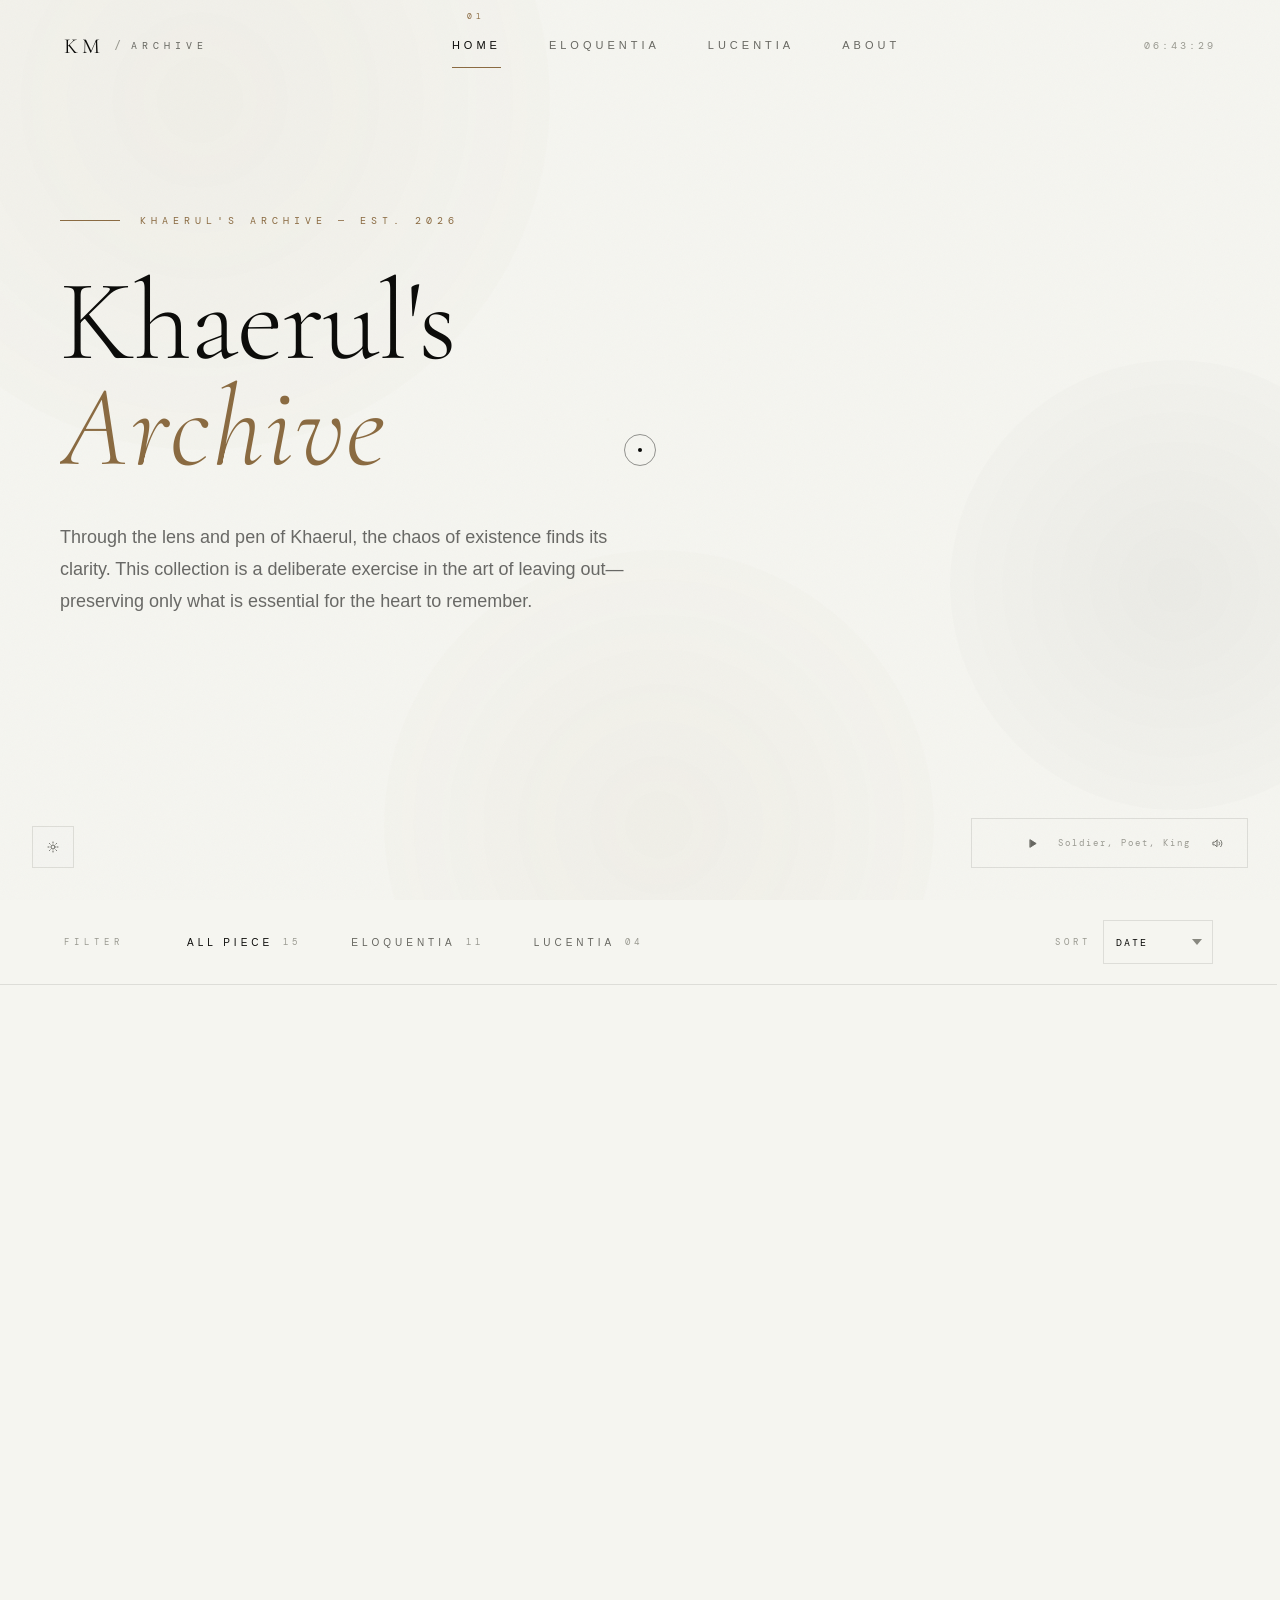
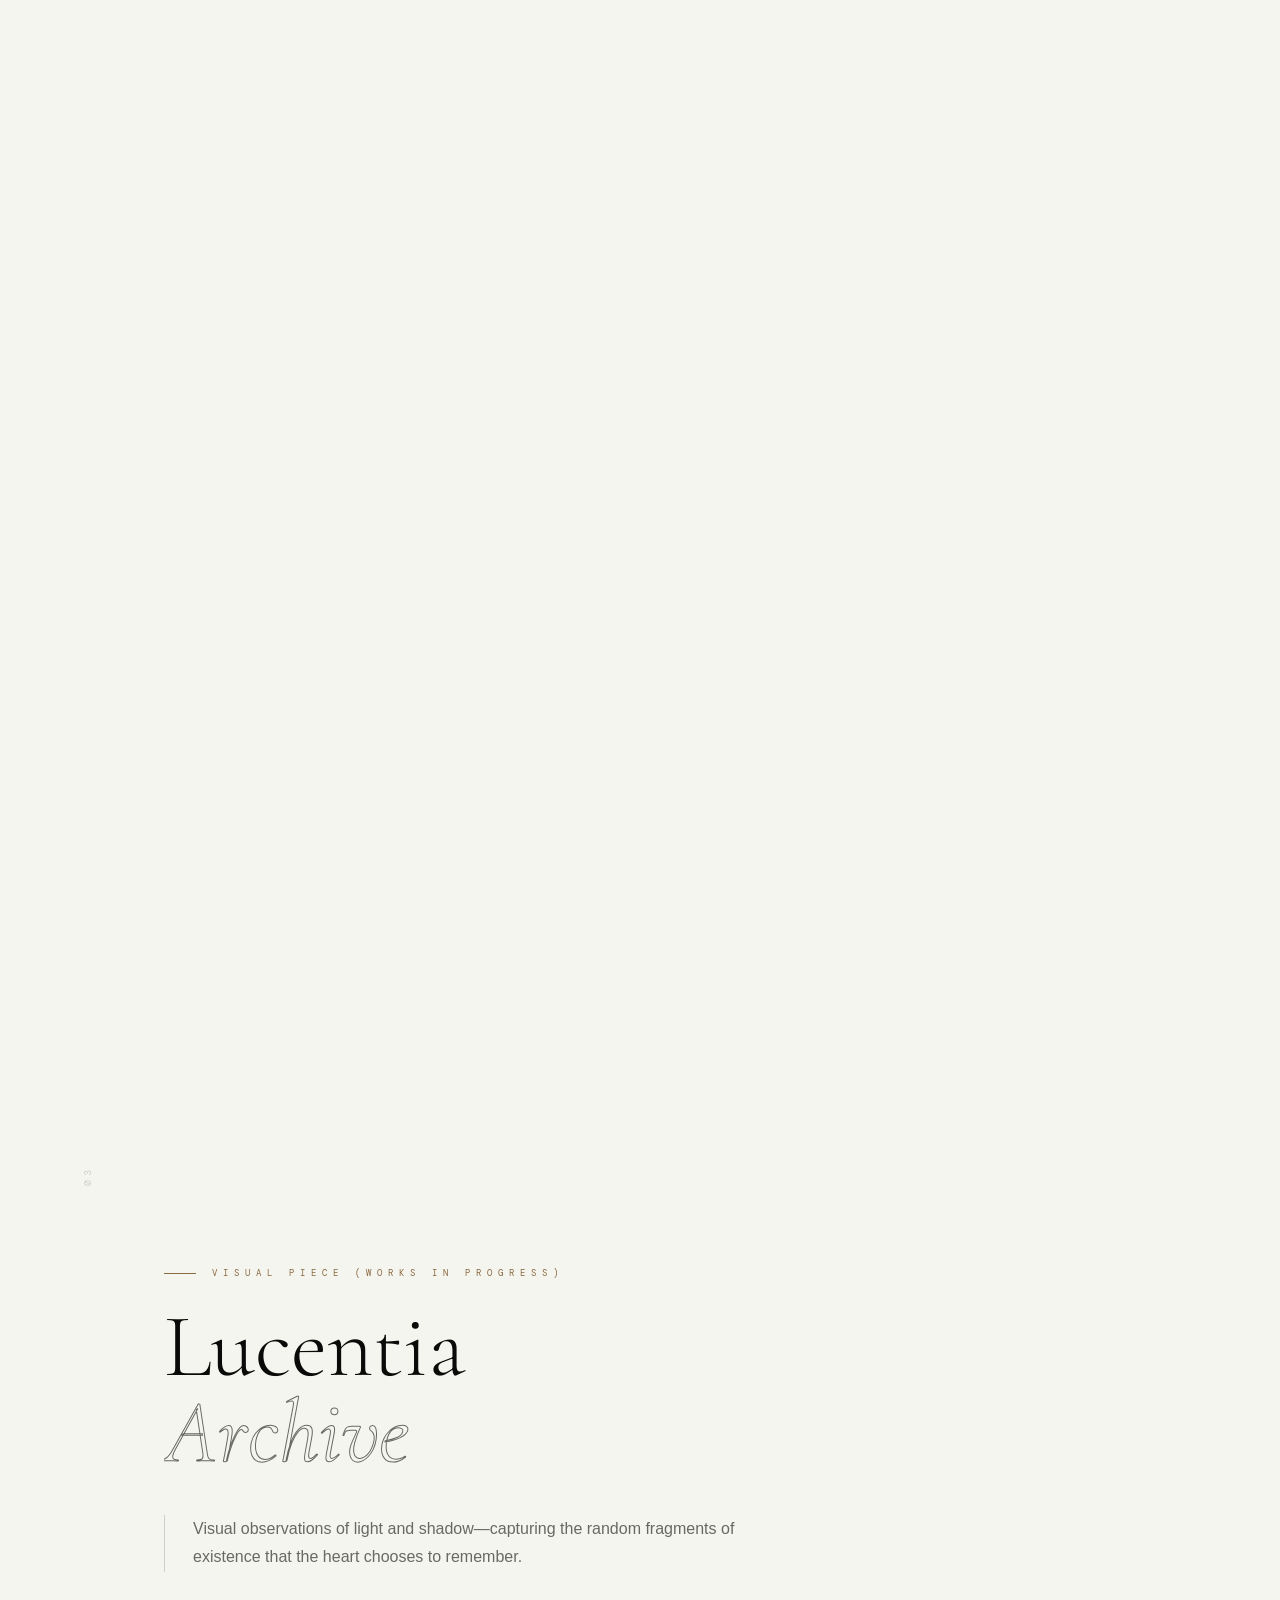
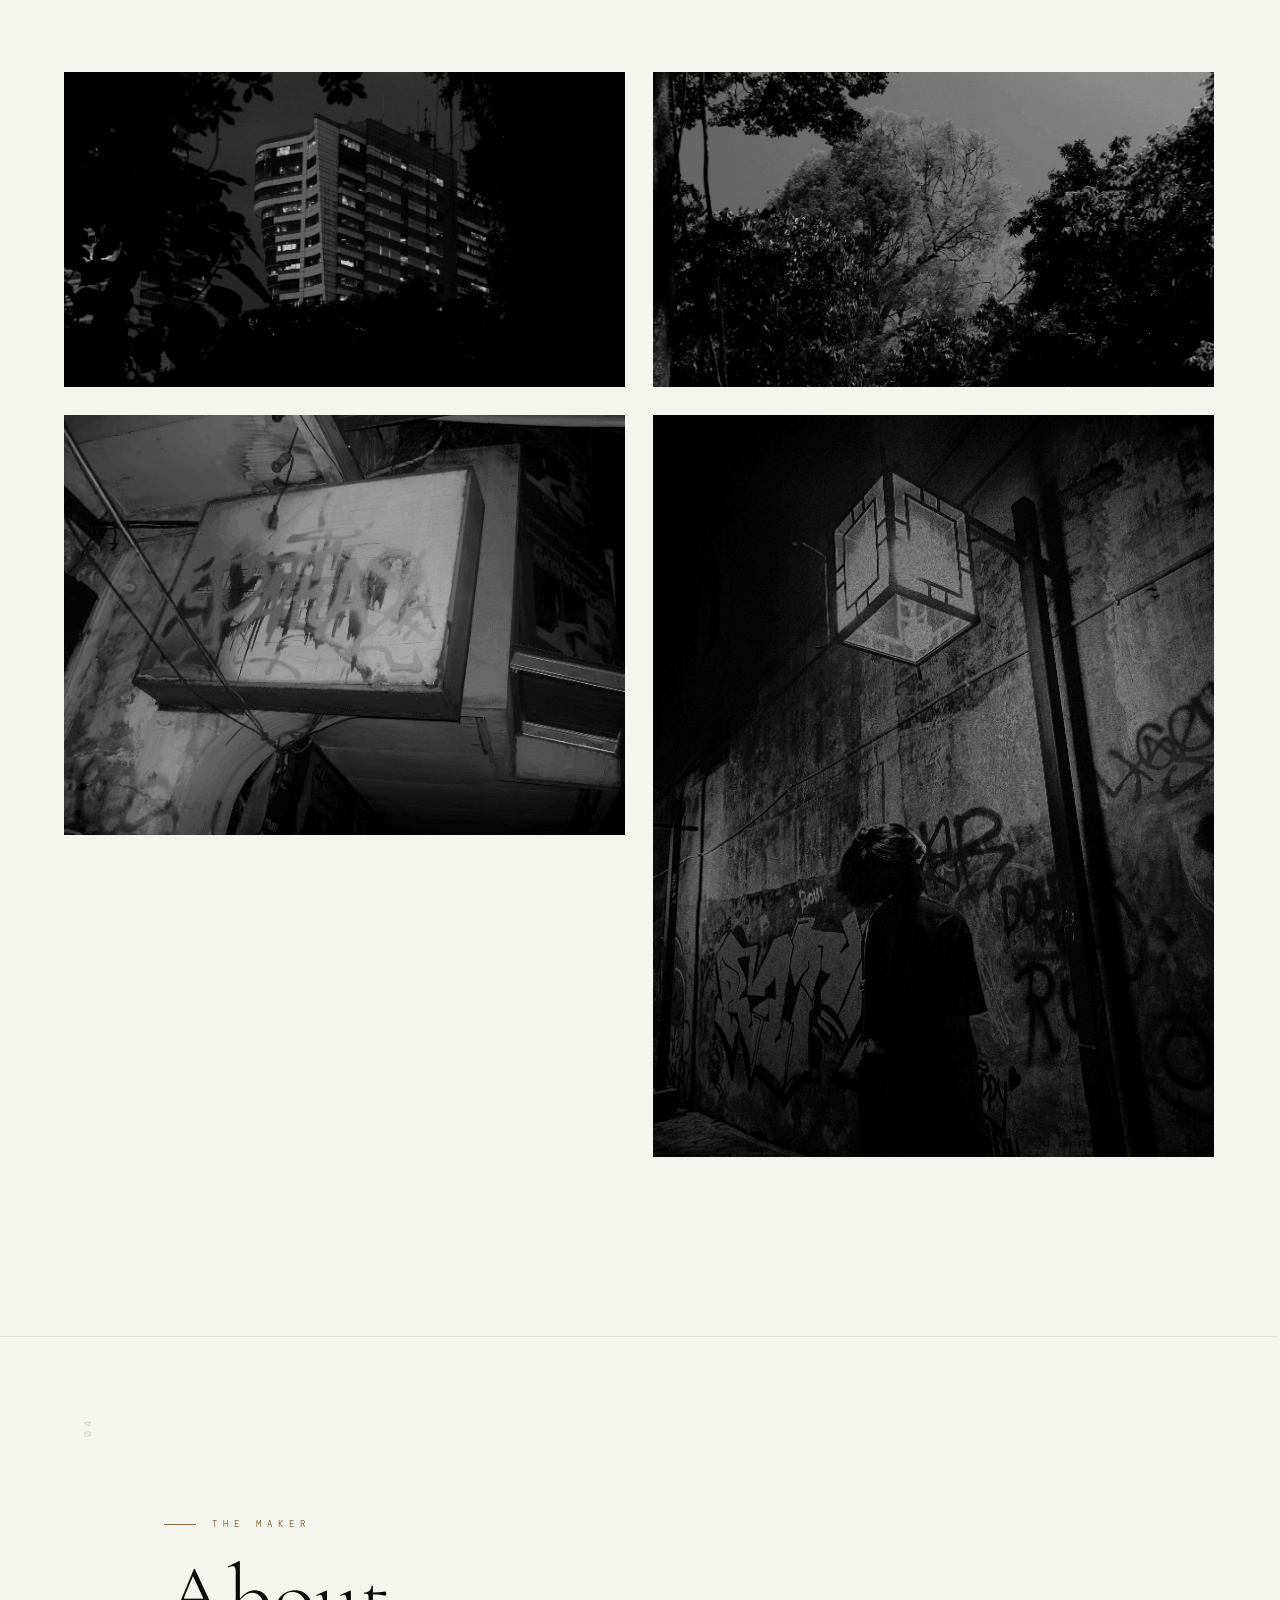
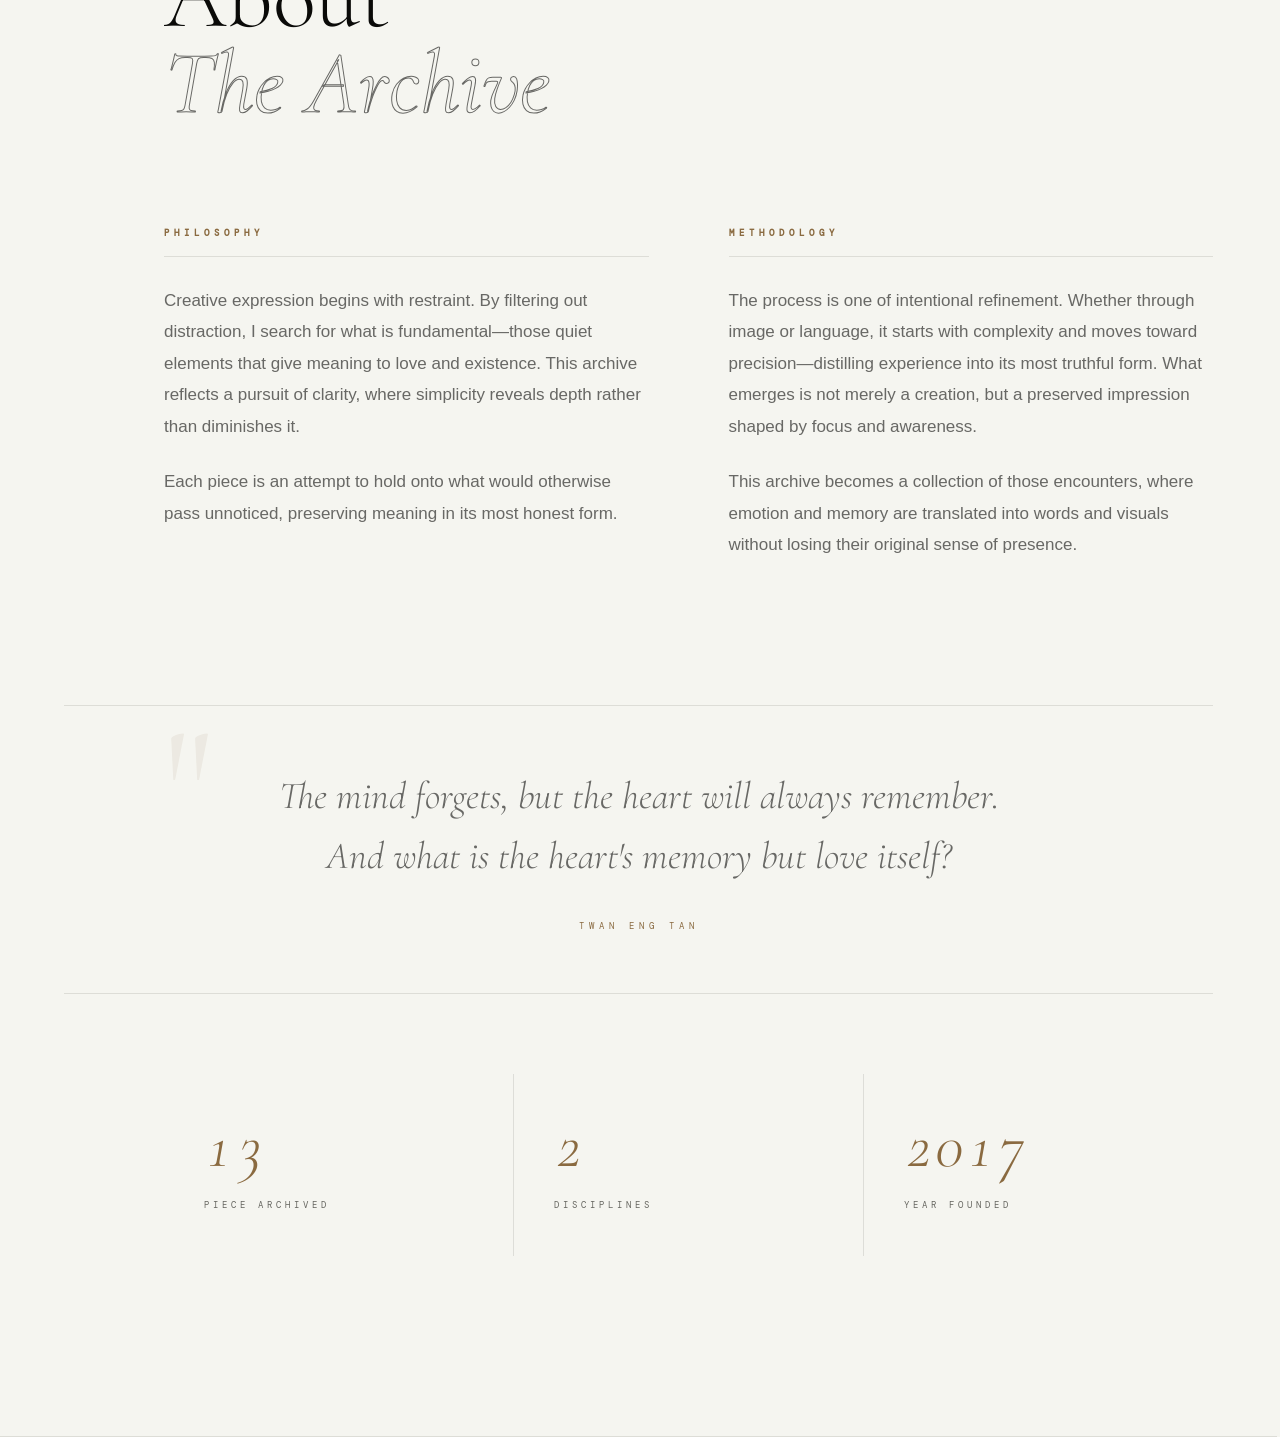
==== commit ac46ed33: "Add files via upload" ====
--- a/index.html
+++ b/index.html
@@ -210,10 +210,10 @@
 
     <div class="modal" id="detailModal" role="dialog" aria-modal="true" aria-labelledby="modalTitle">
         <div class="modal-backdrop" id="modalBackdrop"></div>
+        <button class="modal-close" id="modalClose" aria-label="Close">
+            <span></span><span></span>
+        </button>
         <div class="modal-content">
-            <button class="modal-close" id="modalClose" aria-label="Close">
-                <span></span><span></span>
-            </button>
             <div class="modal-body">
                 <div class="modal-media">
                     <div class="modal-image-wrap">
--- a/style.css
+++ b/style.css
@@ -972,13 +972,46 @@
     .theme-toggle { left: 16px; bottom: 16px; width: 2.375rem; height: 2.375rem; }
     .back-to-top { right: 16px; bottom: 72px; width: 2.375rem; height: 2.375rem; }
 
-    .modal { padding: 0; align-items: flex-end; }
-    .modal-content { width: 100%; max-width: 100%; border-radius: 0; max-height: 96vh; overflow-y: auto; -webkit-overflow-scrolling: touch; }
+    /* One scroll container for the whole dialog prevents the heading and close button
+       from being clipped by a nested, transformed .modal-content scroll area. */
+    .modal {
+        padding: env(safe-area-inset-top) 0 env(safe-area-inset-bottom);
+        align-items: flex-start;
+        justify-content: center;
+        overflow-y: auto;
+        overflow-x: hidden;
+        overscroll-behavior: contain;
+        -webkit-overflow-scrolling: touch;
+    }
+    .modal-content {
+        width: 100%;
+        max-width: 100%;
+        max-height: none;
+        overflow: visible;
+        border-radius: 0;
+        flex: 0 0 auto;
+        margin: 0 auto;
+        padding-bottom: env(safe-area-inset-bottom);
+    }
     .modal-body { border: none; border-top: 1px solid var(--white-faint); }
     .modal-media, .modal-info-panel { padding: 1.25rem; }
-    .modal-body.eloquentia-modal .modal-info-panel { padding: 5rem 1.25rem 2rem; }
+    .modal-body.eloquentia-modal .modal-info-panel { padding: 5rem 1.25rem 2.5rem; }
+    .modal-body.eloquentia-modal .modal-title {
+        font-size: clamp(1.8rem, 8vw, 2.6rem);
+        line-height: 1.12;
+        margin-bottom: 1.75rem;
+        overflow: visible;
+        overflow-wrap: anywhere;
+    }
     .modal-body.eloquentia-modal .modal-description { font-size: 1rem; line-height: 1.95; column-count: 1; }
-    .modal-close { top: 16px; right: 16px; width: 2.5rem; height: 2.5rem; }
+    .modal-close {
+        position: fixed;
+        top: calc(16px + env(safe-area-inset-top));
+        right: calc(16px + env(safe-area-inset-right));
+        width: 2.5rem;
+        height: 2.5rem;
+        z-index: 10002;
+    }
     .modal-swipe-hint { display: block; }
     .modal-nav-row { padding-top: 1rem; }
 }
